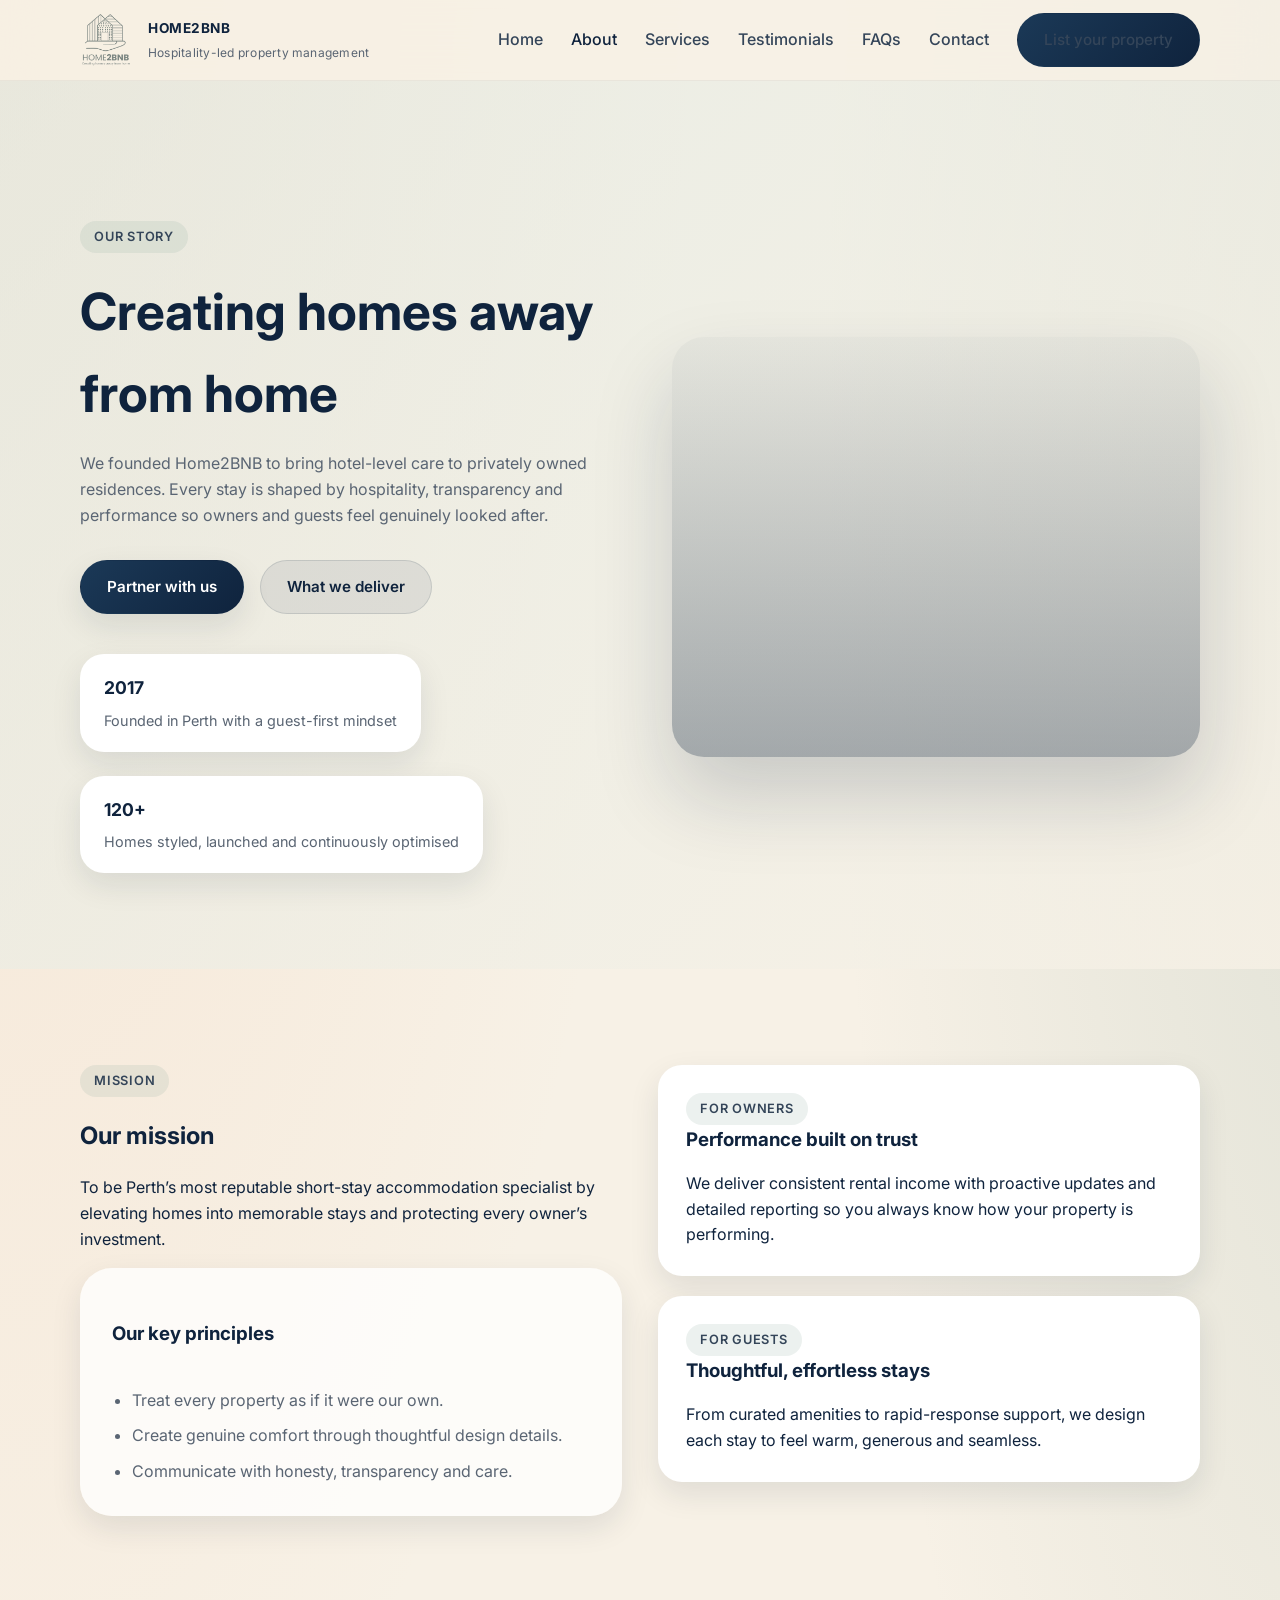
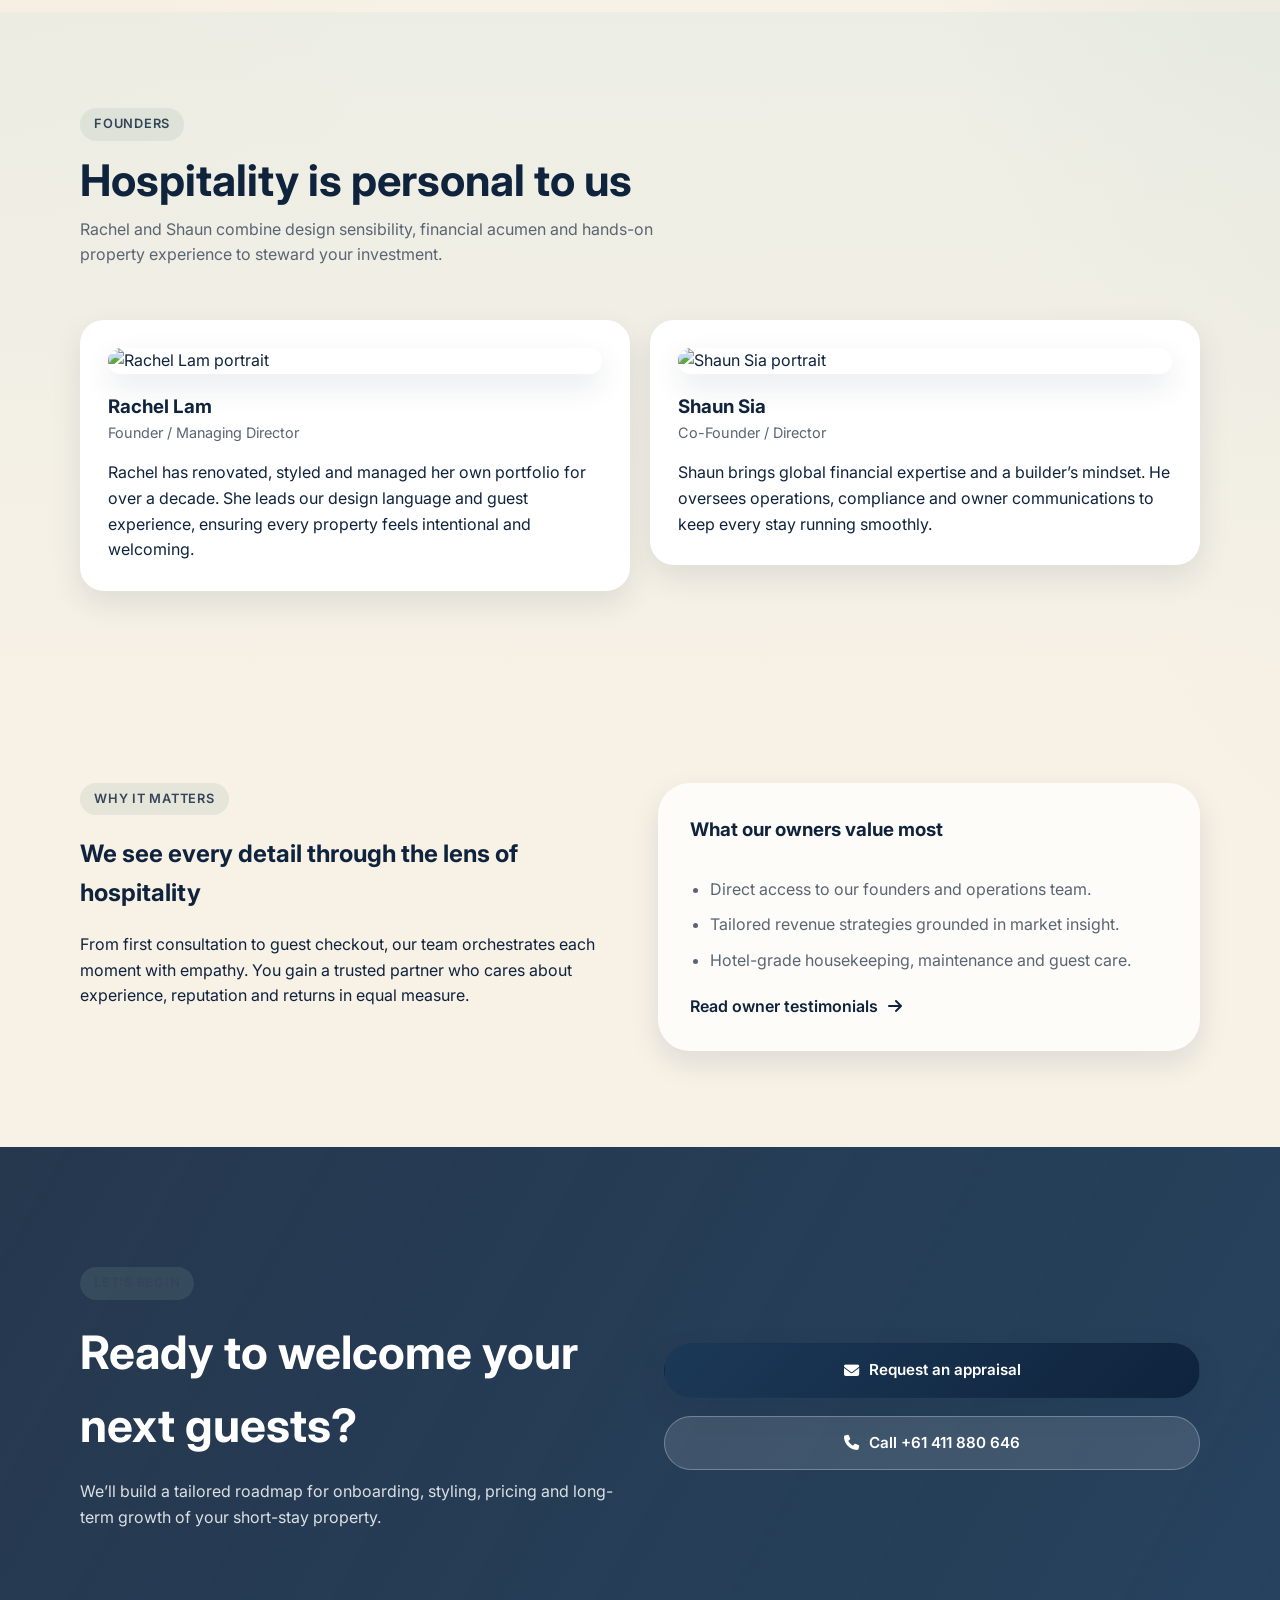
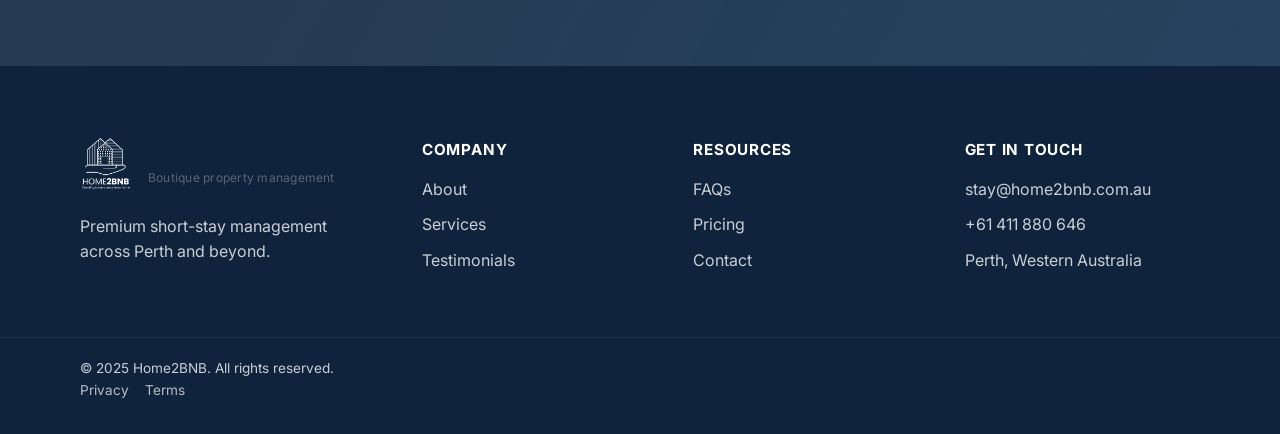
==== about.html @ 4fc65914 "Rename boutique assets to force fresh deploy" ====
<!DOCTYPE html>
<html lang="en">
<head>
  <meta charset="utf-8" />
  <meta name="viewport" content="width=device-width, initial-scale=1" />
  <meta http-equiv="Cache-Control" content="no-cache, no-store, must-revalidate" />
  <meta http-equiv="Pragma" content="no-cache" />
  <meta http-equiv="Expires" content="0" />
  <title>About – Home2BNB</title>
  <link rel="preconnect" href="https://fonts.googleapis.com">
  <link rel="preconnect" href="https://fonts.gstatic.com" crossorigin>
  <link href="https://fonts.googleapis.com/css2?family=Inter:wght@400;500;600;700&display=swap" rel="stylesheet">
  <link rel="stylesheet" href="https://cdnjs.cloudflare.com/ajax/libs/font-awesome/6.5.0/css/all.min.css">
  <link rel="stylesheet" href="boutique-theme-v2.css?v=20240320" />
</head>
<body>
  <header class="main-header">
    <div class="container header-container">
      <a href="index.html" class="logo" aria-label="Home2BNB home">
        <img src="Asset 1.png" alt="Home2BNB logo" />
        <div class="logo-text">
          <span class="logo-name">Home2BNB</span>
          <span class="logo-tagline">Hospitality-led property management</span>
        </div>
      </a>

      <button class="nav-toggle" type="button" aria-expanded="false" aria-controls="primary-menu" aria-label="Toggle navigation">
        <span class="nav-toggle-icon" aria-hidden="true">
          <span></span>
          <span></span>
          <span></span>
        </span>
      </button>

      <nav class="nav-menu" id="primary-menu">
        <ul>
          <li><a href="index.html">Home</a></li>
          <li class="is-active"><a href="about.html">About</a></li>
          <li><a href="services.html">Services</a></li>
          <li><a href="testimonials.html">Testimonials</a></li>
          <li><a href="faqs.html">FAQs</a></li>
          <li><a href="contact.html">Contact</a></li>
          <li class="cta"><a class="btn btn-primary" href="https://book.hostfully.com/home2bnb">List your property</a></li>
        </ul>
      </nav>
    </div>
  </header>

  <main>
    <section class="page-hero">
      <div class="container page-hero__inner">
        <div>
          <span class="pill">Our story</span>
          <h1>Creating homes away from home</h1>
          <p>We founded Home2BNB to bring hotel-level care to privately owned residences. Every stay is shaped by hospitality, transparency and performance so owners and guests feel genuinely looked after.</p>
          <div class="hero__actions">
            <a class="btn btn-primary" href="contact.html">Partner with us</a>
            <a class="btn btn-ghost" href="services.html">What we deliver</a>
          </div>
          <div class="page-hero__meta">
            <div class="meta-card">
              <strong>2017</strong>
              <span>Founded in Perth with a guest-first mindset</span>
            </div>
            <div class="meta-card">
              <strong>120+</strong>
              <span>Homes styled, launched and continuously optimised</span>
            </div>
          </div>
        </div>
        <div class="page-hero__visual" style="background-image:url('https://images.unsplash.com/photo-1522202176988-66273c2fd55f?auto=format&fit=crop&w=1600&q=80');"></div>
      </div>
    </section>

    <section class="section">
      <div class="container content-grid content-grid--two">
        <div>
          <span class="pill">Mission</span>
          <h2>Our mission</h2>
          <p>To be Perth’s most reputable short-stay accommodation specialist by elevating homes into memorable stays and protecting every owner’s investment.</p>
          <div class="highlight-band">
            <h3>Our key principles</h3>
            <ul>
              <li>Treat every property as if it were our own.</li>
              <li>Create genuine comfort through thoughtful design details.</li>
              <li>Communicate with honesty, transparency and care.</li>
            </ul>
          </div>
        </div>
        <div class="card-stack">
          <article class="card">
            <span class="pill">For owners</span>
            <h3>Performance built on trust</h3>
            <p>We deliver consistent rental income with proactive updates and detailed reporting so you always know how your property is performing.</p>
          </article>
          <article class="card">
            <span class="pill">For guests</span>
            <h3>Thoughtful, effortless stays</h3>
            <p>From curated amenities to rapid-response support, we design each stay to feel warm, generous and seamless.</p>
          </article>
        </div>
      </div>
    </section>

    <section class="section section--soft">
      <div class="container">
        <div class="section__head">
          <span class="pill">Founders</span>
          <h2>Hospitality is personal to us</h2>
          <p class="section__lead">Rachel and Shaun combine design sensibility, financial acumen and hands-on property experience to steward your investment.</p>
        </div>
        <div class="card-stack content-grid--two">
          <article class="card profile-card reveal">
            <img src="https://home2bnb.com.au/wp-content/uploads/elementor/thumbs/Rachel-2small--o8asxg1kfr8x8tw1uc7tyou9i415flg201jntnlvi0.jpg" alt="Rachel Lam portrait">
            <div>
              <h3>Rachel Lam</h3>
              <span>Founder / Managing Director</span>
              <p>Rachel has renovated, styled and managed her own portfolio for over a decade. She leads our design language and guest experience, ensuring every property feels intentional and welcoming.</p>
            </div>
          </article>
          <article class="card profile-card reveal" style="--reveal-delay: 160ms;">
            <img src="https://home2bnb.com.au/wp-content/uploads/elementor/thumbs/SS-small-o8anxoerdf5qtl0gk4tgljxnk830bis4a9xmnk5fi0.png" alt="Shaun Sia portrait">
            <div>
              <h3>Shaun Sia</h3>
              <span>Co-Founder / Director</span>
              <p>Shaun brings global financial expertise and a builder’s mindset. He oversees operations, compliance and owner communications to keep every stay running smoothly.</p>
            </div>
          </article>
        </div>
      </div>
    </section>

    <section class="section">
      <div class="container content-grid content-grid--two">
        <div>
          <span class="pill">Why it matters</span>
          <h2>We see every detail through the lens of hospitality</h2>
          <p>From first consultation to guest checkout, our team orchestrates each moment with empathy. You gain a trusted partner who cares about experience, reputation and returns in equal measure.</p>
        </div>
        <div class="card highlight-band">
          <h3>What our owners value most</h3>
          <ul>
            <li>Direct access to our founders and operations team.</li>
            <li>Tailored revenue strategies grounded in market insight.</li>
            <li>Hotel-grade housekeeping, maintenance and guest care.</li>
          </ul>
          <a class="text-link" href="testimonials.html">Read owner testimonials <i class="fa-solid fa-arrow-right"></i></a>
        </div>
      </div>
    </section>

    <section class="section section--cta">
      <div class="container cta-panel">
        <div class="cta-panel__copy">
          <span class="pill">Let’s begin</span>
          <h2>Ready to welcome your next guests?</h2>
          <p>We’ll build a tailored roadmap for onboarding, styling, pricing and long-term growth of your short-stay property.</p>
        </div>
        <div class="cta-panel__actions">
          <a class="btn btn-primary" href="mailto:stay@home2bnb.com.au"><i class="fa-solid fa-envelope"></i> Request an appraisal</a>
          <a class="btn btn-ghost" href="tel:+61411880646"><i class="fa-solid fa-phone"></i> Call +61 411 880 646</a>
        </div>
      </div>
    </section>
  </main>

  <footer class="site-footer">
    <div class="container footer__grid">
      <div class="footer__brand">
        <a href="index.html" class="logo">
          <img src="Asset 2.png" alt="Home2BNB secondary logo" />
          <div class="logo-text">
            <span class="logo-name">Home2BNB</span>
            <span class="logo-tagline">Boutique property management</span>
          </div>
        </a>
        <p>Premium short-stay management across Perth and beyond.</p>
      </div>
      <div class="footer__column">
        <h4>Company</h4>
        <ul>
          <li><a href="about.html">About</a></li>
          <li><a href="services.html">Services</a></li>
          <li><a href="testimonials.html">Testimonials</a></li>
        </ul>
      </div>
      <div class="footer__column">
        <h4>Resources</h4>
        <ul>
          <li><a href="faqs.html">FAQs</a></li>
          <li><a href="services.html#pricing">Pricing</a></li>
          <li><a href="contact.html">Contact</a></li>
        </ul>
      </div>
      <div class="footer__column">
        <h4>Get in touch</h4>
        <ul>
          <li><a href="mailto:stay@home2bnb.com.au">stay@home2bnb.com.au</a></li>
          <li><a href="tel:+61411880646">+61 411 880 646</a></li>
          <li>Perth, Western Australia</li>
        </ul>
      </div>
    </div>
    <div class="footer__bottom">
      <div class="container">
        <span>© 2025 Home2BNB. All rights reserved.</span>
        <nav aria-label="Legal links">
          <a href="#">Privacy</a>
          <a href="#">Terms</a>
        </nav>
      </div>
    </div>
  </footer>

  <script src="boutique-effects-v2.js?v=20240320" defer></script>
</body>
</html>
---- boutique-theme-v2.css ----
/* =====================================================
   Home2BNB — Boutique Hospitality Theme
   Updated to mirror the refined peach & sage aesthetic
   ===================================================== */

:root {
  --sand-50: #f7f1e6;
  --sand-100: #efe5d5;
  --sand-200: #e3d6c0;
  --sage-200: #dde9e3;
  --sage-500: #8aa69a;
  --peach-400: #f5c7a5;
  --ink-900: #0f233d;
  --ink-700: #344559;
  --ink-500: #5a6573;
  --white: #ffffff;
  --radius-lg: 32px;
  --radius-md: 24px;
  --radius-sm: 16px;
  --shadow-lg: 0 40px 80px rgba(15, 35, 61, 0.18);
  --shadow-md: 0 22px 60px rgba(15, 35, 61, 0.12);
  --shadow-sm: 0 12px 30px rgba(15, 35, 61, 0.10);
  --max-width: 1120px;
}

* {
  box-sizing: border-box;
}

html {
  font-size: 16px;
  scroll-behavior: smooth;
}

body {
  margin: 0;
  font-family: "Inter", system-ui, -apple-system, "Segoe UI", sans-serif;
  color: var(--ink-900);
  line-height: 1.6;
  background:
    radial-gradient(100% 120% at 0% -10%, rgba(245, 199, 165, 0.32), transparent 55%),
    radial-gradient(70% 90% at 110% 10%, rgba(138, 166, 154, 0.24), transparent 65%),
    var(--sand-50);
}

a {
  color: inherit;
  text-decoration: none;
}

a:hover,
a:focus {
  opacity: 0.88;
}

img {
  display: block;
  max-width: 100%;
  height: auto;
}

.container {
  width: min(var(--max-width), 92%);
  margin-inline: auto;
}

main {
  overflow: hidden;
}

/* ===================== HEADER ===================== */
.main-header {
  position: sticky;
  top: 0;
  z-index: 80;
  background: rgba(247, 241, 230, 0.85);
  backdrop-filter: blur(18px);
  border-bottom: 1px solid rgba(15, 35, 61, 0.06);
}

.header-container {
  display: flex;
  align-items: center;
  justify-content: space-between;
  min-height: 80px;
  gap: 24px;
}

.logo {
  display: inline-flex;
  align-items: center;
  gap: 16px;
}

.logo img {
  width: 52px;
  height: 52px;
  object-fit: contain;
}

.logo-text {
  display: flex;
  flex-direction: column;
  gap: 4px;
}

.logo-name {
  font-weight: 700;
  letter-spacing: 0.04em;
  text-transform: uppercase;
  font-size: 0.85rem;
  color: var(--ink-900);
}

.logo-tagline {
  font-size: 0.75rem;
  color: var(--ink-500);
  letter-spacing: 0.02em;
}

.nav-toggle {
  display: none;
  background: var(--white);
  border: none;
  padding: 14px 16px;
  border-radius: var(--radius-sm);
  box-shadow: var(--shadow-sm);
  cursor: pointer;
}

.nav-toggle-icon {
  display: flex;
  flex-direction: column;
  gap: 6px;
}

.nav-toggle-icon span {
  width: 24px;
  height: 2px;
  background: var(--ink-900);
  border-radius: 999px;
  transition: transform 0.28s ease, opacity 0.28s ease;
}

.nav-toggle.is-active .nav-toggle-icon span:nth-child(1) {
  transform: translateY(8px) rotate(45deg);
}

.nav-toggle.is-active .nav-toggle-icon span:nth-child(2) {
  opacity: 0;
}

.nav-toggle.is-active .nav-toggle-icon span:nth-child(3) {
  transform: translateY(-8px) rotate(-45deg);
}

.nav-menu ul {
  list-style: none;
  display: flex;
  align-items: center;
  gap: 28px;
  margin: 0;
  padding: 0;
}

.nav-menu a {
  font-weight: 500;
  color: var(--ink-700);
}

.nav-menu .is-active a {
  color: var(--ink-900);
}

.nav-menu .cta .btn {
  box-shadow: none;
}

body.nav-open {
  overflow: hidden;
}

/* ===================== HERO ===================== */
.hero {
  padding: 120px 0 88px;
}

.hero__grid {
  display: grid;
  grid-template-columns: 1.1fr 0.9fr;
  gap: 72px;
  align-items: center;
}

.pill {
  display: inline-flex;
  align-items: center;
  gap: 8px;
  padding: 6px 14px;
  border-radius: 999px;
  font-size: 0.8rem;
  font-weight: 600;
  letter-spacing: 0.06em;
  text-transform: uppercase;
  background: rgba(138, 166, 154, 0.16);
  color: var(--ink-700);
}

.hero h1 {
  font-size: clamp(2.8rem, 4vw, 3.6rem);
  line-height: 1.05;
  margin: 24px 0 16px;
}

.lead {
  font-size: 1.1rem;
  color: var(--ink-500);
  max-width: 560px;
}

.hero__actions {
  display: flex;
  flex-wrap: wrap;
  gap: 16px;
  margin: 32px 0 40px;
}

.hero__stats {
  display: grid;
  grid-template-columns: repeat(3, minmax(0, 1fr));
  gap: 16px;
  margin: 0;
  padding: 0;
}

.hero__stats dt {
  font-size: 1.8rem;
  font-weight: 700;
  color: var(--ink-900);
}

.hero__stats dd {
  margin: 8px 0 0;
  color: var(--ink-500);
  font-size: 0.95rem;
}

.stat-card {
  background: var(--white);
  border-radius: var(--radius-md);
  padding: 24px;
  box-shadow: var(--shadow-sm);
  transition: transform 0.3s ease, box-shadow 0.3s ease;
}

.stat-card:hover {
  transform: translateY(-6px);
  box-shadow: var(--shadow-md);
}

.hero__visual {
  position: relative;
}

.hero-photo {
  position: relative;
  border-radius: var(--radius-lg);
  min-height: 520px;
  background: url('https://images.unsplash.com/photo-1505691723518-36a5ac3be353?auto=format&fit=crop&w=1600&q=80') center/cover;
  box-shadow: var(--shadow-lg);
  overflow: hidden;
}

.hero-photo::after {
  content: "";
  position: absolute;
  inset: 0;
  background: linear-gradient(160deg, rgba(15, 35, 61, 0.05), rgba(15, 35, 61, 0.35));
}

.floating-card {
  position: absolute;
  bottom: 40px;
  left: -40px;
  background: var(--white);
  border-radius: var(--radius-md);
  padding: 24px;
  width: min(320px, 90%);
  box-shadow: var(--shadow-lg);
  display: grid;
  gap: 12px;
  animation: float-in 1.1s ease forwards;
}

.floating-eyebrow {
  font-size: 0.75rem;
  font-weight: 600;
  letter-spacing: 0.08em;
  text-transform: uppercase;
  color: var(--sage-500);
}

.floating-card p {
  margin: 0;
  font-weight: 600;
  color: var(--ink-900);
}

.floating-meta {
  font-size: 0.85rem;
  color: var(--ink-500);
}

/* ===================== BUTTONS ===================== */
.btn {
  display: inline-flex;
  align-items: center;
  justify-content: center;
  gap: 10px;
  padding: 14px 26px;
  border-radius: 999px;
  font-weight: 600;
  font-size: 0.95rem;
  border: 1px solid transparent;
  transition: transform 0.25s ease, box-shadow 0.25s ease, background 0.25s ease;
}

.btn-primary {
  background: linear-gradient(135deg, #1b3957, #0f233d);
  color: var(--white);
  box-shadow: var(--shadow-sm);
}

.btn-primary:hover {
  transform: translateY(-3px);
  box-shadow: var(--shadow-md);
}

.btn-ghost {
  background: rgba(15, 35, 61, 0.08);
  color: var(--ink-900);
  border-color: rgba(15, 35, 61, 0.12);
}

.btn-ghost:hover {
  background: rgba(15, 35, 61, 0.12);
}

.btn-outline {
  border-color: rgba(15, 35, 61, 0.22);
  color: var(--ink-900);
  background: transparent;
}

.btn-outline:hover {
  border-color: rgba(15, 35, 61, 0.35);
}

.text-link {
  display: inline-flex;
  align-items: center;
  gap: 10px;
  font-weight: 600;
  color: var(--ink-900);
}

.text-link i {
  transition: transform 0.25s ease;
}

.text-link:hover i {
  transform: translateX(6px);
}

/* ===================== GENERIC SECTION LAYOUT ===================== */
.section {
  padding: 96px 0;
  position: relative;
}

.section--soft {
  background: linear-gradient(180deg, rgba(221, 233, 227, 0.42), rgba(247, 241, 230, 0.65));
}

.section--gallery {
  background: var(--white);
}

.section__head {
  text-align: left;
  max-width: 620px;
  margin-bottom: 52px;
}

.section__head h2 {
  margin: 16px 0 12px;
  font-size: clamp(2.2rem, 3.4vw, 2.8rem);
  line-height: 1.1;
}

.section__lead {
  color: var(--ink-500);
  margin: 0;
}

/* ===================== PAGE HERO (INTERIOR) ===================== */
.page-hero {
  padding: 140px 0 96px;
  background: linear-gradient(135deg, rgba(221, 233, 227, 0.55), rgba(247, 241, 230, 0.8));
}

.page-hero__inner {
  display: grid;
  grid-template-columns: repeat(2, minmax(0, 1fr));
  gap: 64px;
  align-items: center;
}

.page-hero__inner h1 {
  font-size: clamp(2.6rem, 4vw, 3.3rem);
  margin: 18px 0 12px;
}

.page-hero__inner p {
  color: var(--ink-500);
  margin-bottom: 0;
}

.page-hero__visual {
  min-height: 420px;
  border-radius: var(--radius-lg);
  background-size: cover;
  background-position: center;
  box-shadow: var(--shadow-lg);
  position: relative;
  overflow: hidden;
}

.page-hero__visual::after {
  content: "";
  position: absolute;
  inset: 0;
  background: linear-gradient(180deg, rgba(15, 35, 61, 0.05), rgba(15, 35, 61, 0.35));
}

.page-hero__meta {
  display: flex;
  gap: 24px;
  margin-top: 32px;
  flex-wrap: wrap;
}

.meta-card {
  background: var(--white);
  border-radius: var(--radius-md);
  padding: 20px 24px;
  box-shadow: var(--shadow-sm);
  min-width: 180px;
}

.meta-card strong {
  display: block;
  font-size: 1.1rem;
  color: var(--ink-900);
}

.meta-card span {
  display: block;
  margin-top: 6px;
  font-size: 0.9rem;
  color: var(--ink-500);
}

/* ===================== GENERIC GRID HELPERS ===================== */
.content-grid {
  display: grid;
  gap: 36px;
}

.content-grid--two {
  grid-template-columns: repeat(2, minmax(0, 1fr));
  align-items: start;
}

.card-stack {
  display: grid;
  gap: 20px;
}

.card {
  background: var(--white);
  border-radius: var(--radius-md);
  padding: 28px;
  box-shadow: var(--shadow-sm);
}

.card h3 {
  margin-top: 0;
  margin-bottom: 12px;
}

.card p:last-child {
  margin-bottom: 0;
}

.profile-card {
  display: grid;
  gap: 18px;
}

.profile-card img {
  border-radius: var(--radius-md);
  width: 100%;
  box-shadow: var(--shadow-sm);
}

.profile-card h3 {
  margin: 0;
}

.profile-card span {
  display: block;
  font-size: 0.9rem;
  color: var(--ink-500);
}

.highlight-band {
  display: grid;
  gap: 20px;
  padding: 32px;
  border-radius: var(--radius-lg);
  background: rgba(255, 255, 255, 0.78);
  box-shadow: var(--shadow-sm);
}

.highlight-band ul {
  margin: 0;
  padding-left: 20px;
  color: var(--ink-500);
  display: grid;
  gap: 10px;
}

.step-list {
  list-style: none;
  padding: 0;
  margin: 0;
  display: grid;
  gap: 18px;
  counter-reset: step;
}

.step-list li {
  counter-increment: step;
  position: relative;
  background: var(--white);
  border-radius: var(--radius-md);
  padding: 28px 28px 28px 88px;
  box-shadow: var(--shadow-sm);
}

.step-list li::before {
  content: counter(step, decimal-leading-zero);
  position: absolute;
  left: 28px;
  top: 28px;
  font-weight: 700;
  font-size: 1.2rem;
  letter-spacing: 0.08em;
  color: var(--ink-900);
}

.service-matrix {
  display: grid;
  gap: 20px;
}

.service-matrix .card {
  display: grid;
  gap: 14px;
}

/* ===================== FAQ ===================== */
.faq-list {
  display: grid;
  gap: 18px;
}

.faq-item {
  background: var(--white);
  border-radius: var(--radius-md);
  padding: 24px 28px;
  box-shadow: var(--shadow-sm);
}

.faq-item h3 {
  margin: 0 0 10px;
  font-size: 1.2rem;
}

.faq-item p {
  margin: 0;
  color: var(--ink-500);
}

/* ===================== CONTACT ===================== */
.contact-grid {
  display: grid;
  gap: 32px;
  grid-template-columns: repeat(2, minmax(0, 1fr));
}

.contact-card {
  background: var(--white);
  border-radius: var(--radius-lg);
  padding: 32px;
  box-shadow: var(--shadow-md);
  display: grid;
  gap: 16px;
}

.contact-card a {
  font-weight: 600;
}

.form-card form {
  display: grid;
  gap: 16px;
}

.form-card label {
  display: grid;
  gap: 8px;
  font-weight: 600;
  color: var(--ink-700);
}

.form-card input,
.form-card textarea {
  padding: 14px 16px;
  border-radius: var(--radius-sm);
  border: 1px solid rgba(15, 35, 61, 0.18);
  font: inherit;
  resize: vertical;
}

.form-card textarea {
  min-height: 140px;
}

/* ===================== TESTIMONIAL GRID ===================== */
.testimonial-grid {
  display: grid;
  gap: 20px;
  grid-template-columns: repeat(3, minmax(0, 1fr));
}

.testimonial-card {
  background: var(--white);
  border-radius: var(--radius-md);
  padding: 28px;
  box-shadow: var(--shadow-sm);
  display: grid;
  gap: 18px;
}

.testimonial-card .quote {
  font-size: 1.05rem;
  color: var(--ink-700);
}

.testimonial-card .meta {
  display: flex;
  align-items: center;
  gap: 14px;
  font-weight: 600;
}

.testimonial-card .meta span {
  display: block;
  font-size: 0.85rem;
  color: var(--ink-500);
}

/* ===================== FEATURE GRID ===================== */
.feature-grid {
  display: grid;
  grid-template-columns: repeat(3, minmax(0, 1fr));
  gap: 24px;
}

.feature-card {
  position: relative;
  padding: 32px;
  border-radius: var(--radius-lg);
  min-height: 320px;
  display: flex;
  flex-direction: column;
  justify-content: flex-end;
  color: var(--white);
  background: #0f233d;
  overflow: hidden;
  box-shadow: var(--shadow-sm);
  transform: translateY(10px);
  transition: transform 0.4s ease, box-shadow 0.4s ease;
}

.feature-card::before {
  content: "";
  position: absolute;
  inset: 0;
  background: linear-gradient(180deg, rgba(15, 35, 61, 0.1) 0%, rgba(15, 35, 61, 0.75) 100%), var(--bg, transparent);
  z-index: 1;
}

.feature-card::after {
  content: "";
  position: absolute;
  inset: 0;
  background: var(--bg, transparent);
  background-image: var(--bg);
  background-size: cover;
  background-position: center;
  z-index: 0;
  transform: scale(1.03);
}

.feature-card > * {
  position: relative;
  z-index: 2;
}

.feature-card__eyebrow {
  font-weight: 600;
  letter-spacing: 0.08em;
  text-transform: uppercase;
  font-size: 0.75rem;
  opacity: 0.9;
}

.feature-card h3 {
  font-size: 1.65rem;
  margin: 12px 0;
}

.feature-card p {
  margin: 0;
  color: rgba(255, 255, 255, 0.86);
}

.feature-card:hover {
  transform: translateY(-8px);
  box-shadow: var(--shadow-md);
}

/* ===================== SPLIT SECTION ===================== */
.split {
  display: grid;
  grid-template-columns: repeat(2, minmax(0, 1fr));
  gap: 64px;
  align-items: center;
}

.checklist {
  list-style: none;
  padding: 0;
  margin: 32px 0 40px;
  display: grid;
  gap: 16px;
}

.checklist li {
  padding-left: 38px;
  position: relative;
  color: var(--ink-500);
  font-weight: 500;
}

.checklist li::before {
  content: "\f00c";
  font-family: "Font Awesome 6 Free";
  font-weight: 900;
  position: absolute;
  left: 0;
  top: 2px;
  width: 28px;
  height: 28px;
  border-radius: 50%;
  display: grid;
  place-items: center;
  background: rgba(138, 166, 154, 0.28);
  color: var(--ink-900);
}

.gradient-panel {
  background: linear-gradient(160deg, rgba(15, 35, 61, 0.95), rgba(27, 57, 87, 0.78));
  color: var(--white);
  padding: 40px;
  border-radius: var(--radius-lg);
  box-shadow: var(--shadow-lg);
  display: grid;
  gap: 16px;
}

.gradient-panel h3 {
  margin: 0;
  font-size: 1.4rem;
}

.gradient-panel ul {
  margin: 0;
  padding-left: 20px;
  color: rgba(255, 255, 255, 0.82);
  display: grid;
  gap: 10px;
}

/* ===================== GALLERY ===================== */
.property-grid {
  display: grid;
  grid-template-columns: repeat(3, minmax(0, 1fr));
  gap: 24px;
}

.property-card {
  position: relative;
  border-radius: var(--radius-lg);
  padding: 28px;
  min-height: 320px;
  color: var(--white);
  overflow: hidden;
  box-shadow: var(--shadow-sm);
  transition: transform 0.35s ease, box-shadow 0.35s ease;
}

.property-card::before {
  content: "";
  position: absolute;
  inset: 0;
  background-image: var(--bg);
  background-size: cover;
  background-position: center;
  transform: scale(1.05);
  z-index: 0;
}

.property-card::after {
  content: "";
  position: absolute;
  inset: 0;
  background: linear-gradient(180deg, rgba(15, 35, 61, 0.05) 0%, rgba(15, 35, 61, 0.75) 100%);
  z-index: 1;
}

.property-card > * {
  position: relative;
  z-index: 2;
}

.property-card__label {
  font-weight: 600;
  letter-spacing: 0.04em;
  text-transform: uppercase;
  font-size: 0.8rem;
}

.property-card p {
  margin-top: 12px;
  color: rgba(255, 255, 255, 0.85);
}

.property-card:hover {
  transform: translateY(-8px);
  box-shadow: var(--shadow-md);
}

/* ===================== OWNER SECTION ===================== */
.split--reverse {
  direction: rtl;
}

.split--reverse > * {
  direction: ltr;
}

.portrait-card {
  background: url('https://images.unsplash.com/photo-1521572267360-ee0c2909d518?auto=format&fit=crop&w=1200&q=80') center/cover;
  border-radius: var(--radius-lg);
  min-height: 420px;
  box-shadow: var(--shadow-lg);
}

.bio-cards {
  display: grid;
  grid-template-columns: repeat(2, minmax(0, 1fr));
  gap: 18px;
  margin: 32px 0;
}

.bio-card {
  background: var(--white);
  border-radius: var(--radius-md);
  padding: 24px 26px;
  box-shadow: var(--shadow-sm);
  transition: transform 0.3s ease, box-shadow 0.3s ease;
}

.bio-card:hover {
  transform: translateY(-6px);
  box-shadow: var(--shadow-md);
}

/* ===================== CTA PANEL ===================== */
.section--cta {
  padding: 120px 0;
  background:
    linear-gradient(120deg, rgba(15, 35, 61, 0.9), rgba(27, 57, 87, 0.95)),
    url('https://images.unsplash.com/photo-1522708323590-d24dbb6b0267?auto=format&fit=crop&w=1600&q=80') center/cover;
  color: var(--white);
}

.cta-panel {
  display: grid;
  grid-template-columns: repeat(2, minmax(0, 1fr));
  gap: 48px;
  align-items: center;
}

.cta-panel__copy h2 {
  font-size: clamp(2.2rem, 3.6vw, 3rem);
  margin: 16px 0 12px;
}

.cta-panel__copy p {
  color: rgba(255, 255, 255, 0.84);
}

.cta-panel__actions {
  display: grid;
  gap: 18px;
}

.cta-panel .btn-ghost {
  background: rgba(255, 255, 255, 0.12);
  color: var(--white);
  border-color: rgba(255, 255, 255, 0.28);
}

/* ===================== FOOTER ===================== */
.site-footer {
  background: var(--ink-900);
  color: rgba(255, 255, 255, 0.78);
  padding: 72px 0 32px;
}

.footer__grid {
  display: grid;
  grid-template-columns: 1.3fr repeat(3, minmax(0, 1fr));
  gap: 36px;
}

.footer__brand .logo img {
  filter: brightness(10);
}

.footer__brand p {
  margin-top: 16px;
  max-width: 280px;
}

.footer__column h4 {
  margin: 0 0 14px;
  color: var(--white);
  font-size: 0.95rem;
  letter-spacing: 0.05em;
  text-transform: uppercase;
}

.footer__column ul {
  list-style: none;
  padding: 0;
  margin: 0;
  display: grid;
  gap: 10px;
}

.footer__column a:hover {
  color: var(--white);
}

.footer__bottom {
  border-top: 1px solid rgba(255, 255, 255, 0.08);
  margin-top: 56px;
  padding-top: 20px;
  font-size: 0.85rem;
}

.footer__bottom nav {
  display: flex;
  gap: 16px;
}

.footer__bottom nav a {
  color: rgba(255, 255, 255, 0.7);
}

/* ===================== ANIMATIONS ===================== */
.reveal {
  opacity: 0;
  transform: translateY(28px);
  transition: opacity 0.7s ease, transform 0.7s ease;
  transition-delay: var(--reveal-delay, 0ms);
}

.reveal.in {
  opacity: 1;
  transform: translateY(0);
}

@keyframes float-in {
  from {
    opacity: 0;
    transform: translate3d(-20px, 40px, 0);
  }
  to {
    opacity: 1;
    transform: translate3d(0, 0, 0);
  }
}

/* ===================== RESPONSIVE ===================== */
@media (max-width: 1024px) {
  .hero__grid,
  .split,
  .cta-panel,
  .page-hero__inner,
  .content-grid--two,
  .contact-grid,
  .testimonial-grid {
    grid-template-columns: 1fr;
  }

  .hero__grid {
    gap: 48px;
  }

  .hero-photo {
    min-height: 400px;
  }

  .feature-grid,
  .property-grid,
  .bio-cards,
  .card-stack {
    grid-template-columns: repeat(2, minmax(0, 1fr));
  }

  .floating-card {
    left: 24px;
    bottom: 24px;
  }
}

@media (max-width: 900px) {
  .nav-toggle {
    display: inline-flex;
  }

  .nav-menu {
    position: fixed;
    inset: 88px 16px auto 16px;
    padding: 24px;
    background: var(--white);
    border-radius: var(--radius-md);
    box-shadow: var(--shadow-lg);
    opacity: 0;
    pointer-events: none;
    transform: translateY(-12px);
    transition: opacity 0.3s ease, transform 0.3s ease;
  }

  .nav-menu ul {
    flex-direction: column;
    align-items: flex-start;
    gap: 18px;
  }

  .nav-menu .cta {
    width: 100%;
  }

  .nav-menu .cta .btn {
    width: 100%;
    justify-content: center;
  }

  .nav-menu.is-open {
    opacity: 1;
    pointer-events: auto;
    transform: translateY(0);
  }
}

@media (max-width: 768px) {
  .hero {
    padding: 96px 0 72px;
  }

  .hero__stats {
    grid-template-columns: 1fr;
  }

  .feature-grid,
  .property-grid,
  .contact-grid,
  .testimonial-grid,
  .card-stack {
    grid-template-columns: 1fr;
  }

  .step-list li {
    padding-left: 72px;
  }

  .bio-cards {
    grid-template-columns: 1fr;
  }

  .floating-card {
    position: static;
    margin: 24px 0 0;
    width: 100%;
    animation: float-in 1.1s ease forwards;
  }

  .portrait-card {
    min-height: 320px;
  }

  .cta-panel {
    gap: 32px;
  }

  .cta-panel__actions {
    gap: 14px;
  }

  .footer__grid {
    grid-template-columns: 1fr;
  }
}

@media (max-width: 520px) {
  .header-container {
    gap: 12px;
  }

  .logo img {
    width: 44px;
    height: 44px;
  }

  .logo-text {
    gap: 2px;
  }

  .hero h1 {
    font-size: 2.4rem;
  }

  .section {
    padding: 80px 0;
  }
}
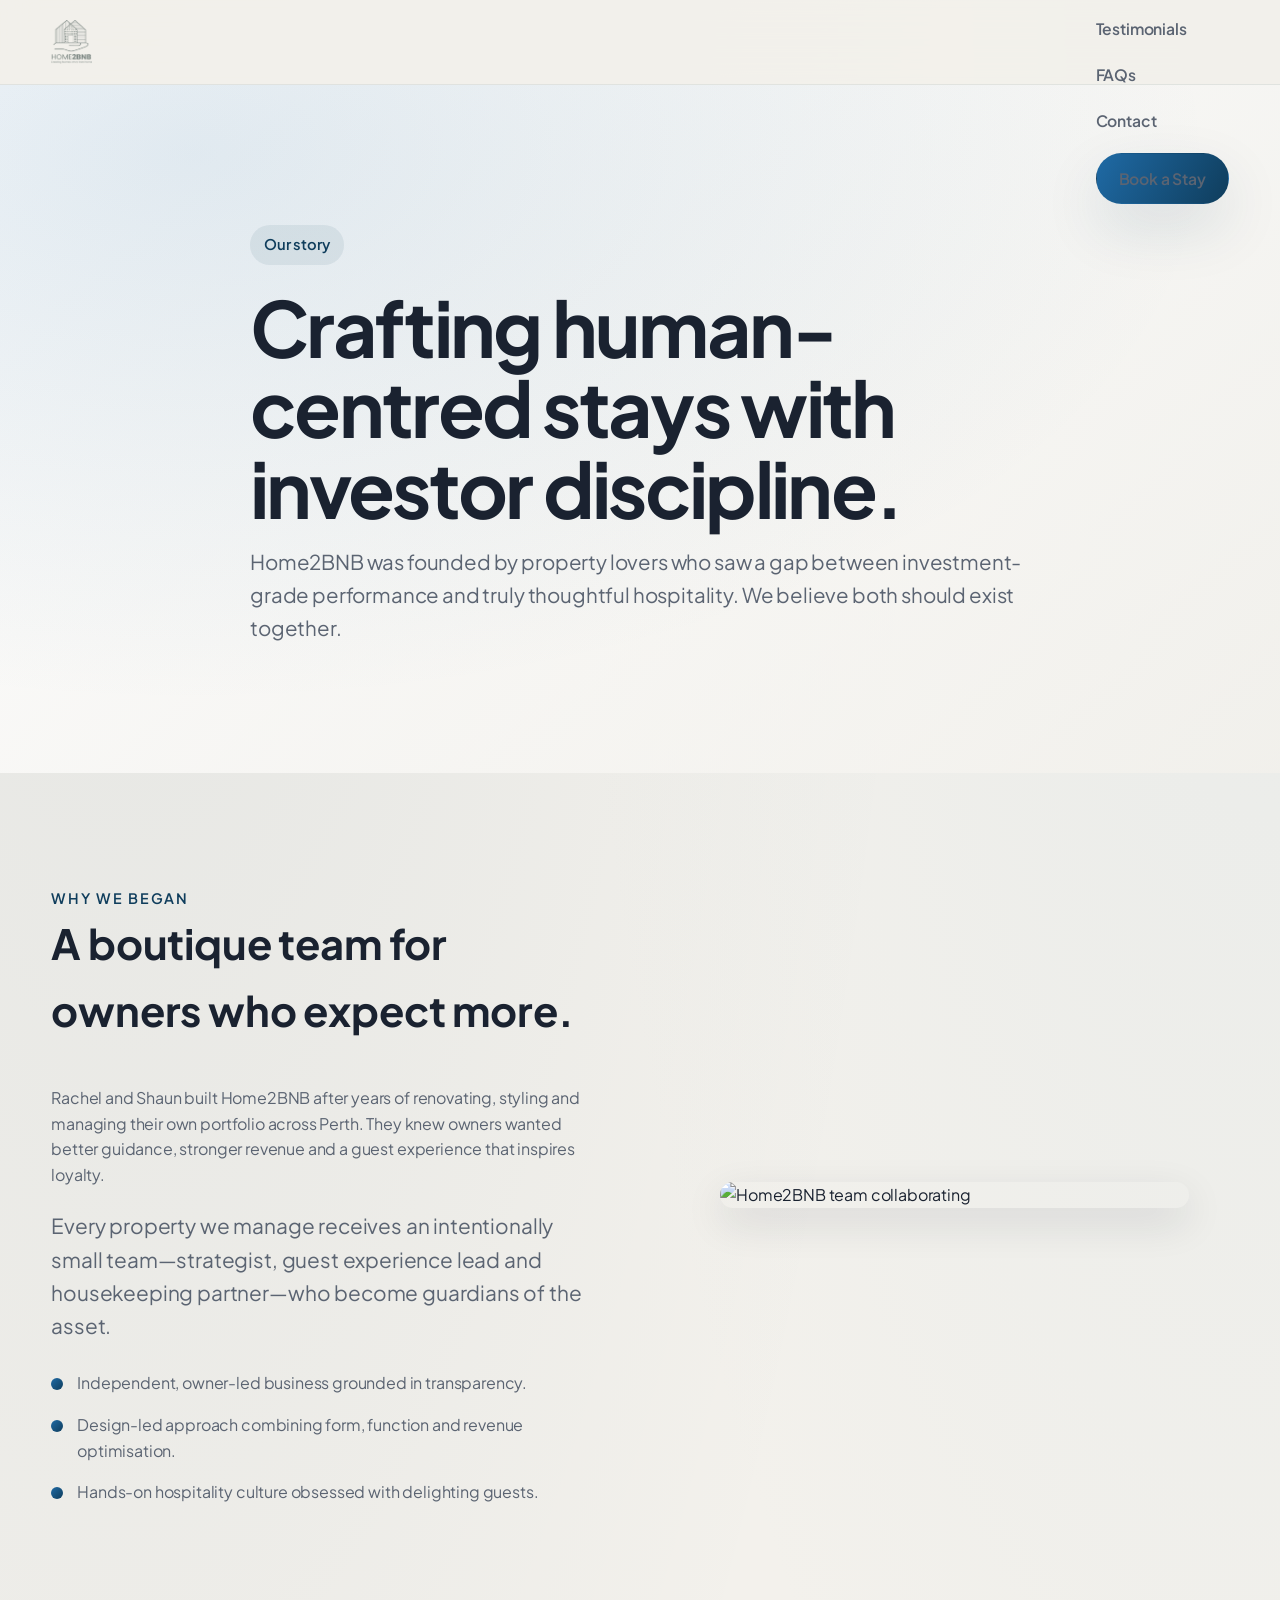
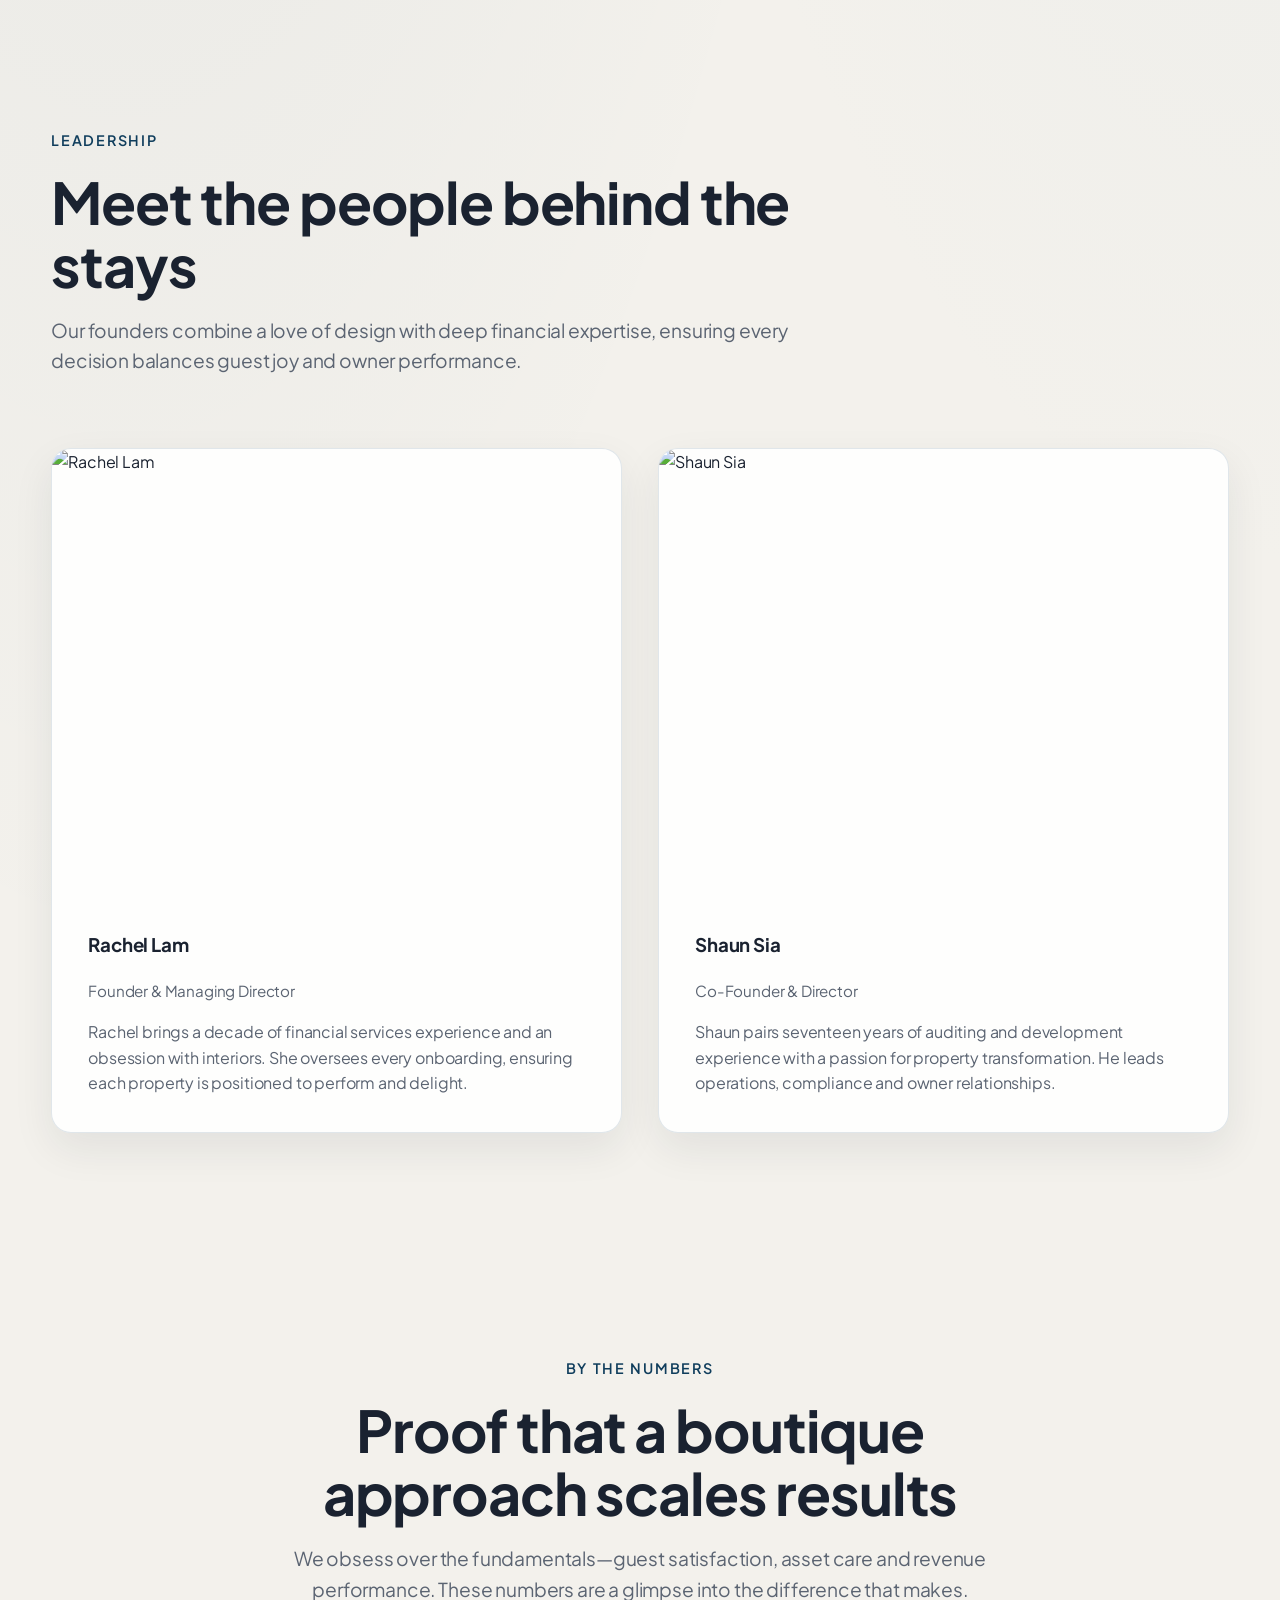
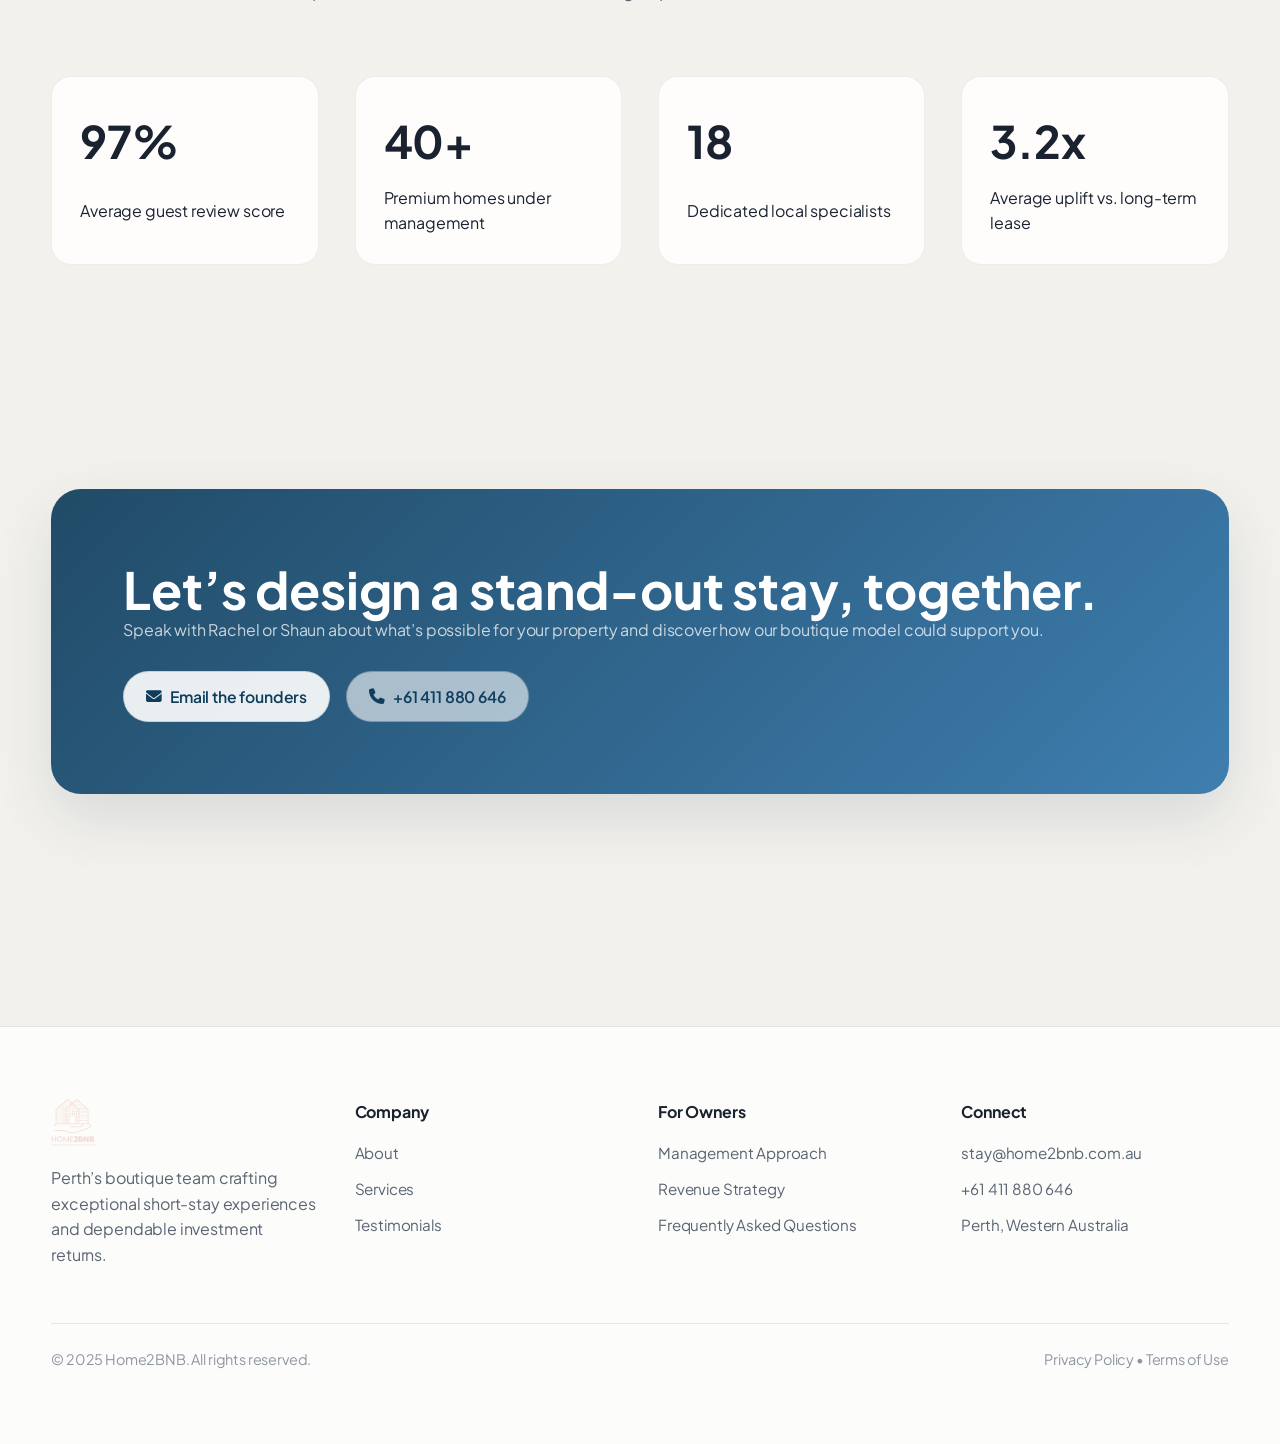
==== commit 5e8008a3: "Merge branch 'main' into codex/redesign-site-based-on-keyint-and-jasonobeirne-mvwksi" ====
--- a/about.html
+++ b/about.html
@@ -7,31 +7,17 @@
   <meta http-equiv="Pragma" content="no-cache" />
   <meta http-equiv="Expires" content="0" />
   <title>About – Home2BNB</title>
-  <link rel="preconnect" href="https://fonts.googleapis.com">
-  <link rel="preconnect" href="https://fonts.gstatic.com" crossorigin>
-  <link href="https://fonts.googleapis.com/css2?family=Inter:wght@400;500;600;700&display=swap" rel="stylesheet">
-  <link rel="stylesheet" href="https://cdnjs.cloudflare.com/ajax/libs/font-awesome/6.5.0/css/all.min.css">
-  <link rel="stylesheet" href="boutique-theme-v2.css?v=20240320" />
+  <link rel="stylesheet" href="https://cdnjs.cloudflare.com/ajax/libs/font-awesome/6.5.0/css/all.min.css" />
+  <link rel="stylesheet" href="style.css" />
 </head>
 <body>
   <header class="main-header">
-    <div class="container header-container">
-      <a href="index.html" class="logo" aria-label="Home2BNB home">
-        <img src="Asset 1.png" alt="Home2BNB logo" />
-        <div class="logo-text">
-          <span class="logo-name">Home2BNB</span>
-          <span class="logo-tagline">Hospitality-led property management</span>
-        </div>
-      </a>
-
+    <div class="container header-inner">
+      <a class="logo" href="index.html"><img src="Asset 1.png" alt="Home2BNB" /></a>
       <button class="nav-toggle" type="button" aria-expanded="false" aria-controls="primary-menu" aria-label="Toggle navigation">
-        <span class="nav-toggle-icon" aria-hidden="true">
-          <span></span>
-          <span></span>
-          <span></span>
-        </span>
+        <span class="sr-only">Toggle navigation</span>
+        <span class="nav-icon"></span>
       </button>
-
       <nav class="nav-menu" id="primary-menu">
         <ul>
           <li><a href="index.html">Home</a></li>
@@ -40,160 +26,146 @@
           <li><a href="testimonials.html">Testimonials</a></li>
           <li><a href="faqs.html">FAQs</a></li>
           <li><a href="contact.html">Contact</a></li>
-          <li class="cta"><a class="btn btn-primary" href="https://book.hostfully.com/home2bnb">List your property</a></li>
+          <li><a class="btn btn-primary" href="https://book.hostfully.com/home2bnb">Book a Stay</a></li>
         </ul>
       </nav>
     </div>
   </header>
 
   <main>
-    <section class="page-hero">
-      <div class="container page-hero__inner">
-        <div>
-          <span class="pill">Our story</span>
-          <h1>Creating homes away from home</h1>
-          <p>We founded Home2BNB to bring hotel-level care to privately owned residences. Every stay is shaped by hospitality, transparency and performance so owners and guests feel genuinely looked after.</p>
-          <div class="hero__actions">
-            <a class="btn btn-primary" href="contact.html">Partner with us</a>
-            <a class="btn btn-ghost" href="services.html">What we deliver</a>
-          </div>
-          <div class="page-hero__meta">
-            <div class="meta-card">
-              <strong>2017</strong>
-              <span>Founded in Perth with a guest-first mindset</span>
-            </div>
-            <div class="meta-card">
-              <strong>120+</strong>
-              <span>Homes styled, launched and continuously optimised</span>
-            </div>
-          </div>
+    <section class="hero hero-subpage">
+      <div class="container hero-inner">
+        <div class="hero-copy">
+          <span class="hero-tag">Our story</span>
+          <h1>Crafting human-centred stays with investor discipline.</h1>
+          <p>Home2BNB was founded by property lovers who saw a gap between investment-grade performance and truly thoughtful hospitality. We believe both should exist together.</p>
         </div>
-        <div class="page-hero__visual" style="background-image:url('https://images.unsplash.com/photo-1522202176988-66273c2fd55f?auto=format&fit=crop&w=1600&q=80');"></div>
       </div>
     </section>
 
     <section class="section">
-      <div class="container content-grid content-grid--two">
-        <div>
-          <span class="pill">Mission</span>
-          <h2>Our mission</h2>
-          <p>To be Perth’s most reputable short-stay accommodation specialist by elevating homes into memorable stays and protecting every owner’s investment.</p>
-          <div class="highlight-band">
-            <h3>Our key principles</h3>
-            <ul>
-              <li>Treat every property as if it were our own.</li>
-              <li>Create genuine comfort through thoughtful design details.</li>
-              <li>Communicate with honesty, transparency and care.</li>
-            </ul>
+      <div class="container split-section">
+        <div class="copy">
+          <span class="section-label">Why we began</span>
+          <h3>A boutique team for owners who expect more.</h3>
+          <p>Rachel and Shaun built Home2BNB after years of renovating, styling and managing their own portfolio across Perth. They knew owners wanted better guidance, stronger revenue and a guest experience that inspires loyalty.</p>
+          <p class="lead">Every property we manage receives an intentionally small team—strategist, guest experience lead and housekeeping partner—who become guardians of the asset.</p>
+          <div class="feature-list">
+            <div class="feature-item">Independent, owner-led business grounded in transparency.</div>
+            <div class="feature-item">Design-led approach combining form, function and revenue optimisation.</div>
+            <div class="feature-item">Hands-on hospitality culture obsessed with delighting guests.</div>
           </div>
         </div>
-        <div class="card-stack">
-          <article class="card">
-            <span class="pill">For owners</span>
-            <h3>Performance built on trust</h3>
-            <p>We deliver consistent rental income with proactive updates and detailed reporting so you always know how your property is performing.</p>
-          </article>
-          <article class="card">
-            <span class="pill">For guests</span>
-            <h3>Thoughtful, effortless stays</h3>
-            <p>From curated amenities to rapid-response support, we design each stay to feel warm, generous and seamless.</p>
-          </article>
-        </div>
+        <figure class="media">
+          <img src="https://images.unsplash.com/photo-1522202176988-66273c2fd55f?auto=format&fit=crop&w=1200&q=80" alt="Home2BNB team collaborating" />
+        </figure>
       </div>
     </section>
 
-    <section class="section section--soft">
+    <section class="section" aria-label="Founders">
       <div class="container">
-        <div class="section__head">
-          <span class="pill">Founders</span>
-          <h2>Hospitality is personal to us</h2>
-          <p class="section__lead">Rachel and Shaun combine design sensibility, financial acumen and hands-on property experience to steward your investment.</p>
+        <div class="section-header">
+          <span class="section-label">Leadership</span>
+          <h2>Meet the people behind the stays</h2>
+          <p>Our founders combine a love of design with deep financial expertise, ensuring every decision balances guest joy and owner performance.</p>
         </div>
-        <div class="card-stack content-grid--two">
-          <article class="card profile-card reveal">
-            <img src="https://home2bnb.com.au/wp-content/uploads/elementor/thumbs/Rachel-2small--o8asxg1kfr8x8tw1uc7tyou9i415flg201jntnlvi0.jpg" alt="Rachel Lam portrait">
-            <div>
-              <h3>Rachel Lam</h3>
-              <span>Founder / Managing Director</span>
-              <p>Rachel has renovated, styled and managed her own portfolio for over a decade. She leads our design language and guest experience, ensuring every property feels intentional and welcoming.</p>
+        <div class="people-grid">
+          <article class="person-card">
+            <figure>
+              <img src="https://home2bnb.com.au/wp-content/uploads/elementor/thumbs/Rachel-2small--o8asxg1kfr8x8tw1uc7tyou9i415flg201jntnlvi0.jpg" alt="Rachel Lam" />
+            </figure>
+            <div class="card-body">
+              <div>
+                <h3>Rachel Lam</h3>
+                <p class="subtitle">Founder &amp; Managing Director</p>
+              </div>
+              <p>Rachel brings a decade of financial services experience and an obsession with interiors. She oversees every onboarding, ensuring each property is positioned to perform and delight.</p>
             </div>
           </article>
-          <article class="card profile-card reveal" style="--reveal-delay: 160ms;">
-            <img src="https://home2bnb.com.au/wp-content/uploads/elementor/thumbs/SS-small-o8anxoerdf5qtl0gk4tgljxnk830bis4a9xmnk5fi0.png" alt="Shaun Sia portrait">
-            <div>
-              <h3>Shaun Sia</h3>
-              <span>Co-Founder / Director</span>
-              <p>Shaun brings global financial expertise and a builder’s mindset. He oversees operations, compliance and owner communications to keep every stay running smoothly.</p>
+          <article class="person-card">
+            <figure>
+              <img src="https://home2bnb.com.au/wp-content/uploads/elementor/thumbs/SS-small-o8anxoerdf5qtl0gk4tgljxnk830bis4a9xmnk5fi0.png" alt="Shaun Sia" />
+            </figure>
+            <div class="card-body">
+              <div>
+                <h3>Shaun Sia</h3>
+                <p class="subtitle">Co-Founder &amp; Director</p>
+              </div>
+              <p>Shaun pairs seventeen years of auditing and development experience with a passion for property transformation. He leads operations, compliance and owner relationships.</p>
             </div>
           </article>
         </div>
       </div>
     </section>
 
-    <section class="section">
-      <div class="container content-grid content-grid--two">
-        <div>
-          <span class="pill">Why it matters</span>
-          <h2>We see every detail through the lens of hospitality</h2>
-          <p>From first consultation to guest checkout, our team orchestrates each moment with empathy. You gain a trusted partner who cares about experience, reputation and returns in equal measure.</p>
+    <section class="section" aria-label="Impact">
+      <div class="container">
+        <div class="section-header center">
+          <span class="section-label">By the numbers</span>
+          <h2>Proof that a boutique approach scales results</h2>
+          <p>We obsess over the fundamentals—guest satisfaction, asset care and revenue performance. These numbers are a glimpse into the difference that makes.</p>
         </div>
-        <div class="card highlight-band">
-          <h3>What our owners value most</h3>
-          <ul>
-            <li>Direct access to our founders and operations team.</li>
-            <li>Tailored revenue strategies grounded in market insight.</li>
-            <li>Hotel-grade housekeeping, maintenance and guest care.</li>
-          </ul>
-          <a class="text-link" href="testimonials.html">Read owner testimonials <i class="fa-solid fa-arrow-right"></i></a>
+        <div class="stats-grid">
+          <div class="stat">
+            <strong>97%</strong>
+            <span>Average guest review score</span>
+          </div>
+          <div class="stat">
+            <strong>40+</strong>
+            <span>Premium homes under management</span>
+          </div>
+          <div class="stat">
+            <strong>18</strong>
+            <span>Dedicated local specialists</span>
+          </div>
+          <div class="stat">
+            <strong>3.2x</strong>
+            <span>Average uplift vs. long-term lease</span>
+          </div>
         </div>
       </div>
     </section>
 
-    <section class="section section--cta">
-      <div class="container cta-panel">
-        <div class="cta-panel__copy">
-          <span class="pill">Let’s begin</span>
-          <h2>Ready to welcome your next guests?</h2>
-          <p>We’ll build a tailored roadmap for onboarding, styling, pricing and long-term growth of your short-stay property.</p>
-        </div>
-        <div class="cta-panel__actions">
-          <a class="btn btn-primary" href="mailto:stay@home2bnb.com.au"><i class="fa-solid fa-envelope"></i> Request an appraisal</a>
-          <a class="btn btn-ghost" href="tel:+61411880646"><i class="fa-solid fa-phone"></i> Call +61 411 880 646</a>
+    <section class="section" aria-label="Invitation">
+      <div class="container">
+        <div class="cta-banner">
+          <div>
+            <h2>Let’s design a stand-out stay, together.</h2>
+            <p>Speak with Rachel or Shaun about what’s possible for your property and discover how our boutique model could support you.</p>
+          </div>
+          <div class="cta-actions">
+            <a class="btn btn-light" href="mailto:stay@home2bnb.com.au"><i class="fa-solid fa-envelope"></i> Email the founders</a>
+            <a class="btn btn-outline" href="tel:+61411880646"><i class="fa-solid fa-phone"></i> +61 411 880 646</a>
+          </div>
         </div>
       </div>
     </section>
   </main>
 
   <footer class="site-footer">
-    <div class="container footer__grid">
-      <div class="footer__brand">
-        <a href="index.html" class="logo">
-          <img src="Asset 2.png" alt="Home2BNB secondary logo" />
-          <div class="logo-text">
-            <span class="logo-name">Home2BNB</span>
-            <span class="logo-tagline">Boutique property management</span>
-          </div>
-        </a>
-        <p>Premium short-stay management across Perth and beyond.</p>
+    <div class="container footer-grid">
+      <div class="footer-brand">
+        <img src="Asset 2.png" alt="Home2BNB" class="footer-logo" />
+        <p>Perth’s boutique team crafting exceptional short-stay experiences and dependable investment returns.</p>
       </div>
-      <div class="footer__column">
-        <h4>Company</h4>
+      <div class="footer-col">
+        <h5>Company</h5>
         <ul>
           <li><a href="about.html">About</a></li>
           <li><a href="services.html">Services</a></li>
           <li><a href="testimonials.html">Testimonials</a></li>
         </ul>
       </div>
-      <div class="footer__column">
-        <h4>Resources</h4>
+      <div class="footer-col">
+        <h5>For Owners</h5>
         <ul>
-          <li><a href="faqs.html">FAQs</a></li>
-          <li><a href="services.html#pricing">Pricing</a></li>
-          <li><a href="contact.html">Contact</a></li>
+          <li><a href="index.html#services">Management Approach</a></li>
+          <li><a href="services.html">Revenue Strategy</a></li>
+          <li><a href="faqs.html">Frequently Asked Questions</a></li>
         </ul>
       </div>
-      <div class="footer__column">
-        <h4>Get in touch</h4>
+      <div class="footer-col">
+        <h5>Connect</h5>
         <ul>
           <li><a href="mailto:stay@home2bnb.com.au">stay@home2bnb.com.au</a></li>
           <li><a href="tel:+61411880646">+61 411 880 646</a></li>
@@ -201,17 +173,16 @@
         </ul>
       </div>
     </div>
-    <div class="footer__bottom">
-      <div class="container">
-        <span>© 2025 Home2BNB. All rights reserved.</span>
-        <nav aria-label="Legal links">
-          <a href="#">Privacy</a>
-          <a href="#">Terms</a>
-        </nav>
-      </div>
+    <div class="container footer-bottom">
+      <span>© 2025 Home2BNB. All rights reserved.</span>
+      <span>
+        <a href="#">Privacy Policy</a>
+        <span>•</span>
+        <a href="#">Terms of Use</a>
+      </span>
     </div>
   </footer>
 
-  <script src="boutique-effects-v2.js?v=20240320" defer></script>
+  <script src="script.js"></script>
 </body>
 </html>
--- a/style.css
+++ b/style.css
@@ -0,0 +1,937 @@
+@import url('https://fonts.googleapis.com/css2?family=Plus+Jakarta+Sans:wght@400;500;600;700;800&display=swap');
+
+:root {
+  --bg: #f3f1ec;
+  --bg-strong: #ebe7df;
+  --surface: rgba(255, 255, 255, 0.82);
+  --surface-solid: #ffffff;
+  --text: #1a2230;
+  --muted: #5b6472;
+  --soft: #8f96a3;
+  --accent: #0f3d5c;
+  --accent-soft: #e1ecf6;
+  --accent-mid: #1f6aa5;
+  --line: rgba(15, 61, 92, 0.15);
+  --radius: 20px;
+  --radius-lg: 30px;
+  --shadow-soft: 0 24px 60px rgba(15, 61, 92, 0.12);
+  --shadow-card: 0 14px 40px rgba(26, 34, 48, 0.12);
+  --header-height: 84px;
+}
+
+* {
+  box-sizing: border-box;
+}
+
+html,
+body {
+  margin: 0;
+  padding: 0;
+}
+
+body {
+  font-family: 'Plus Jakarta Sans', system-ui, -apple-system, BlinkMacSystemFont, 'Segoe UI', sans-serif;
+  background: radial-gradient(120% 120% at 10% -10%, rgba(15, 61, 92, 0.08), transparent 55%),
+    radial-gradient(110% 90% at 100% 0%, rgba(192, 212, 222, 0.22), transparent 52%),
+    var(--bg);
+  color: var(--text);
+  line-height: 1.6;
+  font-size: 16px;
+  letter-spacing: -0.01em;
+}
+
+a {
+  color: inherit;
+  text-decoration: none;
+}
+
+.sr-only {
+  position: absolute;
+  width: 1px;
+  height: 1px;
+  padding: 0;
+  margin: -1px;
+  overflow: hidden;
+  clip: rect(0, 0, 0, 0);
+  white-space: nowrap;
+  border: 0;
+}
+
+a:hover,
+button:hover {
+  opacity: 0.85;
+}
+
+img {
+  max-width: 100%;
+  height: auto;
+  display: block;
+}
+
+main {
+  display: block;
+}
+
+.container {
+  width: min(1180px, 92%);
+  margin-inline: auto;
+}
+
+.section {
+  padding: clamp(72px, 11vw, 112px) 0;
+}
+
+.section-header {
+  display: flex;
+  flex-direction: column;
+  gap: 18px;
+  margin-bottom: clamp(40px, 7vw, 72px);
+  max-width: 760px;
+}
+
+.section-header.center {
+  text-align: center;
+  margin-inline: auto;
+  align-items: center;
+}
+
+.section-label {
+  display: inline-flex;
+  align-items: center;
+  gap: 10px;
+  font-size: 0.9rem;
+  font-weight: 600;
+  letter-spacing: 0.12em;
+  text-transform: uppercase;
+  color: var(--accent);
+}
+
+.section-header h2 {
+  margin: 0;
+  font-size: clamp(2.4rem, 4.8vw, 3.6rem);
+  line-height: 1.1;
+  letter-spacing: -0.02em;
+}
+
+.section-header p {
+  margin: 0;
+  color: var(--muted);
+  font-size: clamp(1rem, 2.4vw, 1.2rem);
+}
+
+.subtitle {
+  color: var(--muted);
+  font-size: 0.98rem;
+}
+
+/* ===== HEADER ===== */
+
+.main-header {
+  position: sticky;
+  top: 0;
+  z-index: 1000;
+  background: rgba(243, 241, 236, 0.9);
+  backdrop-filter: blur(16px);
+  border-bottom: 1px solid rgba(15, 61, 92, 0.08);
+}
+
+.header-inner {
+  height: var(--header-height);
+  display: flex;
+  align-items: center;
+  justify-content: space-between;
+  gap: 32px;
+}
+
+.logo img {
+  height: 44px;
+  width: auto;
+}
+
+.nav-toggle {
+  display: none;
+  background: none;
+  border: none;
+  padding: 10px;
+  margin: 0;
+  cursor: pointer;
+}
+
+.nav-toggle .nav-icon,
+.nav-toggle .nav-icon::before,
+.nav-toggle .nav-icon::after {
+  display: block;
+  width: 24px;
+  height: 2px;
+  background: var(--text);
+  position: relative;
+  transition: transform 0.2s ease, opacity 0.2s ease;
+}
+
+.nav-toggle .nav-icon::before,
+.nav-toggle .nav-icon::after {
+  content: '';
+  position: absolute;
+  left: 0;
+}
+
+.nav-toggle .nav-icon::before {
+  top: -7px;
+}
+
+.nav-toggle .nav-icon::after {
+  top: 7px;
+}
+
+.nav-menu ul {
+  margin: 0;
+  padding: 0;
+  list-style: none;
+  display: flex;
+  align-items: center;
+  gap: 28px;
+}
+
+.nav-menu a {
+  font-weight: 600;
+  color: var(--muted);
+  font-size: 0.98rem;
+  transition: color 0.2s ease;
+}
+
+.nav-menu li.is-active > a,
+.nav-menu a:hover {
+  color: var(--text);
+}
+
+.nav-menu .btn {
+  margin-left: 12px;
+}
+
+/* ===== BUTTONS ===== */
+
+.btn {
+  display: inline-flex;
+  align-items: center;
+  justify-content: center;
+  gap: 8px;
+  font-weight: 600;
+  font-size: 0.98rem;
+  padding: 12px 22px;
+  border-radius: 999px;
+  border: 1px solid transparent;
+  transition: transform 0.2s ease, box-shadow 0.2s ease, background 0.2s ease;
+}
+
+.btn-primary {
+  background: linear-gradient(120deg, var(--accent-mid), var(--accent));
+  color: #fff;
+  box-shadow: var(--shadow-soft);
+}
+
+.btn-outline {
+  border-color: rgba(15, 61, 92, 0.3);
+  color: var(--accent);
+  background: rgba(255, 255, 255, 0.6);
+}
+
+.btn-light {
+  background: rgba(255, 255, 255, 0.9);
+  color: var(--accent);
+  border: 1px solid rgba(15, 61, 92, 0.16);
+}
+
+.btn-link {
+  padding: 0;
+  border: none;
+  background: none;
+  color: var(--accent);
+}
+
+.btn:hover {
+  transform: translateY(-2px);
+}
+
+/* ===== HERO ===== */
+
+.hero {
+  position: relative;
+  padding: clamp(96px, 12vw, 140px) 0 clamp(72px, 10vw, 100px);
+  overflow: hidden;
+}
+
+.hero::before {
+  content: '';
+  position: absolute;
+  inset: 0;
+  background: radial-gradient(85% 80% at 15% 10%, rgba(31, 106, 165, 0.16), transparent),
+    linear-gradient(150deg, rgba(255, 255, 255, 0.85) 0%, rgba(243, 241, 236, 0.6) 100%);
+  z-index: 0;
+}
+
+.hero-inner {
+  position: relative;
+  z-index: 1;
+  display: grid;
+  align-items: center;
+  gap: clamp(40px, 8vw, 80px);
+  grid-template-columns: repeat(2, minmax(0, 1fr));
+}
+
+.hero-subpage::before {
+  background: radial-gradient(80% 80% at 15% 10%, rgba(31, 106, 165, 0.12), transparent),
+    linear-gradient(140deg, rgba(255, 255, 255, 0.92) 0%, rgba(243, 241, 236, 0.75) 100%);
+}
+
+.hero-subpage .hero-inner {
+  grid-template-columns: minmax(0, 1fr);
+  text-align: left;
+  max-width: 780px;
+}
+
+.hero-subpage .hero-copy p {
+  max-width: none;
+}
+
+.hero-copy h1 {
+  margin: 0 0 18px;
+  font-size: clamp(3rem, 6vw, 4.8rem);
+  line-height: 1.05;
+  letter-spacing: -0.035em;
+}
+
+.hero-copy p {
+  margin: 0 0 28px;
+  font-size: clamp(1.1rem, 2.4vw, 1.28rem);
+  color: var(--muted);
+  max-width: 36ch;
+}
+
+.hero-meta {
+  display: flex;
+  gap: 24px;
+  margin-top: 32px;
+  flex-wrap: wrap;
+  gap: 22px 32px;
+  margin-top: 36px;
+  color: var(--muted);
+}
+
+.hero-meta span {
+  display: flex;
+  flex-direction: column;
+  font-weight: 600;
+  color: var(--text);
+}
+
+.hero-meta strong {
+  font-size: 1.5rem;
+}
+
+.hero-meta small {
+  text-transform: uppercase;
+  font-weight: 600;
+  color: var(--muted);
+  letter-spacing: 0.14em;
+  font-size: 0.74rem;
+}
+
+.hero-media {
+  position: relative;
+  border-radius: var(--radius-lg);
+  overflow: hidden;
+  box-shadow: var(--shadow-card);
+  background: var(--surface);
+}
+
+.hero-media img {
+  width: 100%;
+  height: 100%;
+  object-fit: cover;
+}
+
+.hero-tag {
+  display: inline-flex;
+  align-items: center;
+  gap: 10px;
+  padding: 8px 14px;
+  border-radius: 999px;
+  background: rgba(15, 61, 92, 0.08);
+  color: var(--accent);
+  font-weight: 600;
+  font-size: 0.92rem;
+  margin-bottom: 22px;
+}
+
+/* ===== RIBBON ===== */
+
+.ribbon {
+  border-top: 1px solid var(--line);
+  border-bottom: 1px solid var(--line);
+  background: rgba(255, 255, 255, 0.5);
+  padding: 18px 0;
+}
+
+.ribbon .container {
+  display: flex;
+  align-items: center;
+  justify-content: space-between;
+  gap: 28px;
+  flex-wrap: wrap;
+  color: var(--soft);
+  font-size: 0.95rem;
+  text-transform: uppercase;
+  letter-spacing: 0.22em;
+}
+
+/* ===== CARDS ===== */
+
+.card-grid {
+  display: grid;
+  grid-template-columns: repeat(auto-fit, minmax(240px, 1fr));
+  gap: clamp(24px, 4vw, 36px);
+}
+
+.card {
+  background: var(--surface-solid);
+  border-radius: var(--radius);
+  padding: clamp(28px, 4vw, 34px);
+  border: 1px solid rgba(15, 61, 92, 0.08);
+  box-shadow: 0 12px 40px rgba(26, 34, 48, 0.08);
+  display: flex;
+  flex-direction: column;
+  gap: 18px;
+}
+
+.pill {
+  display: inline-flex;
+  align-items: center;
+  gap: 8px;
+  padding: 6px 12px;
+  border-radius: 999px;
+  background: rgba(15, 61, 92, 0.08);
+  color: var(--accent);
+  font-size: 0.75rem;
+  font-weight: 600;
+  letter-spacing: 0.16em;
+  text-transform: uppercase;
+}
+
+.property-card {
+  padding: 0;
+  overflow: hidden;
+  gap: 0;
+}
+
+.property-card figure {
+  margin: 0;
+  aspect-ratio: 4 / 3;
+  overflow: hidden;
+}
+
+.property-card img {
+  width: 100%;
+  height: 100%;
+  object-fit: cover;
+}
+
+.property-card .card-body {
+  padding: clamp(24px, 3.4vw, 32px);
+  display: grid;
+  gap: 14px;
+}
+
+.card h3 {
+  margin: 0;
+  font-size: 1.5rem;
+}
+
+.card p {
+  margin: 0;
+  color: var(--muted);
+}
+
+.card .pill {
+  display: inline-flex;
+  align-items: center;
+  gap: 8px;
+  padding: 6px 12px;
+  border-radius: 999px;
+  background: rgba(15, 61, 92, 0.08);
+  color: var(--accent);
+  font-weight: 600;
+  text-transform: uppercase;
+  letter-spacing: 0.18em;
+  font-size: 0.74rem;
+}
+
+.card ul {
+  margin: 0;
+  padding-left: 18px;
+  color: var(--muted);
+  display: grid;
+  gap: 12px;
+}
+
+/* ===== SPLIT SECTIONS ===== */
+
+.split-section {
+  display: grid;
+  gap: clamp(40px, 8vw, 80px);
+  grid-template-columns: repeat(2, minmax(0, 1fr));
+  align-items: center;
+}
+
+.split-section .media {
+  border-radius: var(--radius-lg);
+  overflow: hidden;
+  box-shadow: var(--shadow-card);
+}
+
+.split-section .media img {
+  object-fit: cover;
+  width: 100%;
+  height: 100%;
+}
+
+.split-section .copy h3 {
+  margin-top: 0;
+  font-size: clamp(2rem, 4vw, 2.6rem);
+}
+
+.split-section .copy p {
+  color: var(--muted);
+  margin-bottom: 22px;
+}
+
+.feature-list {
+  display: grid;
+  gap: 16px;
+  margin-top: 28px;
+}
+
+.feature-item {
+  display: flex;
+  align-items: flex-start;
+  gap: 14px;
+  color: var(--muted);
+}
+
+.feature-item::before {
+  content: '';
+  flex: 0 0 12px;
+  height: 12px;
+  margin-top: 8px;
+  border-radius: 50%;
+  background: linear-gradient(135deg, var(--accent-mid), var(--accent));
+}
+
+/* ===== TESTIMONIALS ===== */
+
+.testimonials-grid {
+  display: grid;
+  grid-template-columns: repeat(auto-fit, minmax(260px, 1fr));
+  gap: clamp(24px, 4vw, 32px);
+}
+
+.testimonial {
+  background: rgba(255, 255, 255, 0.82);
+  padding: clamp(28px, 4vw, 36px);
+  border-radius: var(--radius);
+  border: 1px solid rgba(15, 61, 92, 0.08);
+  box-shadow: 0 16px 44px rgba(26, 34, 48, 0.08);
+  display: flex;
+  flex-direction: column;
+  gap: 18px;
+}
+
+.testimonial cite {
+  font-weight: 600;
+  color: var(--accent);
+}
+
+/* ===== CTA ===== */
+
+.cta-banner {
+  background: linear-gradient(135deg, rgba(15, 61, 92, 0.92), rgba(31, 106, 165, 0.85));
+  border-radius: var(--radius-lg);
+  padding: clamp(48px, 8vw, 72px);
+  color: #fff;
+  display: grid;
+  gap: 28px;
+  align-items: center;
+  box-shadow: var(--shadow-soft);
+}
+
+.cta-actions {
+  display: flex;
+  flex-wrap: wrap;
+  gap: 16px;
+}
+
+.cta-banner h2 {
+  margin: 0;
+  font-size: clamp(2.6rem, 4.6vw, 3.2rem);
+  line-height: 1.1;
+}
+
+.cta-banner p {
+  margin: 0;
+  color: rgba(255, 255, 255, 0.75);
+}
+
+.cta-banner .cta-actions {
+  display: flex;
+  flex-wrap: wrap;
+  gap: 16px;
+}
+
+/* ===== FOOTER ===== */
+
+.site-footer {
+  margin-top: clamp(80px, 12vw, 120px);
+  padding: clamp(48px, 8vw, 72px) 0;
+  border-top: 1px solid rgba(26, 34, 48, 0.1);
+  background: rgba(255, 255, 255, 0.8);
+}
+
+.footer-grid {
+  display: grid;
+  grid-template-columns: repeat(auto-fit, minmax(200px, 1fr));
+  gap: 36px;
+}
+
+.footer-brand p {
+  color: var(--muted);
+  margin-top: 18px;
+  max-width: 32ch;
+}
+
+.footer-logo {
+  height: 48px;
+}
+
+.footer-col h5 {
+  margin: 0 0 16px;
+  font-size: 1rem;
+}
+
+.footer-col ul {
+  list-style: none;
+  margin: 0;
+  padding: 0;
+  display: grid;
+  gap: 12px;
+  color: var(--muted);
+  font-size: 0.95rem;
+}
+
+.footer-bottom {
+  margin-top: 40px;
+  padding-top: 24px;
+  border-top: 1px solid rgba(26, 34, 48, 0.1);
+  display: flex;
+  flex-wrap: wrap;
+  gap: 18px;
+  justify-content: space-between;
+  color: var(--soft);
+  font-size: 0.9rem;
+}
+
+.footer-bottom a {
+  color: inherit;
+}
+
+/* ===== PAGE COMPONENTS ===== */
+
+.lead {
+  font-size: clamp(1.1rem, 2.6vw, 1.3rem);
+  color: var(--muted);
+  max-width: 62ch;
+}
+
+.stats-grid {
+  display: grid;
+  grid-template-columns: repeat(auto-fit, minmax(180px, 1fr));
+  gap: clamp(24px, 4vw, 36px);
+  margin-top: clamp(32px, 5vw, 48px);
+}
+
+.stat {
+  background: rgba(255, 255, 255, 0.85);
+  padding: 28px;
+  border-radius: var(--radius);
+  border: 1px solid rgba(15, 61, 92, 0.08);
+  display: grid;
+  gap: 8px;
+}
+
+.stat strong {
+  font-size: clamp(2rem, 4vw, 2.8rem);
+}
+
+.accordion {
+  display: grid;
+  gap: 18px;
+}
+
+.accordion-item {
+  background: var(--surface-solid);
+  border-radius: var(--radius);
+  padding: 24px;
+  border: 1px solid rgba(15, 61, 92, 0.1);
+  box-shadow: 0 12px 32px rgba(26, 34, 48, 0.06);
+}
+
+.accordion-item h3 {
+  margin: 0 0 12px;
+  font-size: 1.2rem;
+}
+
+.accordion-item p {
+  margin: 0;
+  color: var(--muted);
+}
+
+.people-grid {
+  display: grid;
+  grid-template-columns: repeat(auto-fit, minmax(260px, 1fr));
+  gap: clamp(24px, 4vw, 36px);
+}
+
+.person-card {
+  background: rgba(255, 255, 255, 0.9);
+  border-radius: var(--radius);
+  border: 1px solid rgba(15, 61, 92, 0.12);
+  overflow: hidden;
+  box-shadow: 0 16px 40px rgba(26, 34, 48, 0.08);
+  display: grid;
+  gap: 0;
+}
+
+.person-card figure {
+  margin: 0;
+  aspect-ratio: 4 / 3;
+  overflow: hidden;
+}
+
+.person-card figure img {
+  width: 100%;
+  height: 100%;
+  object-fit: cover;
+}
+
+.person-card .card-body {
+  padding: clamp(28px, 4vw, 36px);
+  display: grid;
+  gap: 16px;
+}
+
+.person-card .subtitle {
+  margin: 0;
+  color: var(--muted);
+  font-size: 0.95rem;
+}
+
+.person-card p {
+  margin: 0;
+  color: var(--muted);
+}
+
+.steps-list {
+  display: grid;
+  gap: 24px;
+}
+
+.step {
+  background: rgba(255, 255, 255, 0.9);
+  border-radius: var(--radius);
+  border: 1px solid rgba(15, 61, 92, 0.1);
+  padding: clamp(24px, 4vw, 32px);
+  box-shadow: 0 14px 36px rgba(26, 34, 48, 0.08);
+  display: grid;
+  gap: 12px;
+}
+
+.step-header {
+  display: flex;
+  align-items: baseline;
+  gap: 16px;
+}
+
+.step-number {
+  display: inline-flex;
+  align-items: center;
+  justify-content: center;
+  width: 42px;
+  height: 42px;
+  border-radius: 12px;
+  background: var(--accent);
+  color: #fff;
+  font-weight: 700;
+  font-size: 1.1rem;
+}
+
+.step-header h3 {
+  margin: 0;
+  font-size: 1.4rem;
+}
+
+.step p {
+  margin: 0;
+  color: var(--muted);
+}
+
+.contact-grid {
+  display: grid;
+  grid-template-columns: repeat(2, minmax(0, 1fr));
+  gap: clamp(32px, 6vw, 48px);
+}
+
+.contact-card {
+  background: rgba(255, 255, 255, 0.85);
+  border-radius: var(--radius);
+  padding: 32px;
+  border: 1px solid rgba(15, 61, 92, 0.1);
+  display: grid;
+  gap: 18px;
+  box-shadow: 0 18px 44px rgba(26, 34, 48, 0.08);
+}
+
+.contact-card a {
+  color: var(--accent);
+}
+
+.form-card {
+  background: var(--surface-solid);
+  border-radius: var(--radius);
+  padding: clamp(32px, 6vw, 48px);
+  border: 1px solid rgba(15, 61, 92, 0.1);
+  box-shadow: 0 18px 44px rgba(26, 34, 48, 0.08);
+  display: grid;
+  gap: 18px;
+}
+
+form label {
+  display: grid;
+  gap: 8px;
+  font-weight: 600;
+  color: var(--text);
+}
+
+form input,
+form textarea,
+form select {
+  padding: 14px 16px;
+  border-radius: 14px;
+  border: 1px solid rgba(15, 61, 92, 0.18);
+  background: rgba(255, 255, 255, 0.9);
+  font-family: inherit;
+  font-size: 1rem;
+  color: var(--text);
+}
+
+form textarea {
+  min-height: 140px;
+  resize: vertical;
+}
+
+/* ===== MEDIA QUERIES ===== */
+
+@media (max-width: 1024px) {
+  .hero-inner,
+  .split-section,
+  .contact-grid {
+    grid-template-columns: 1fr;
+  }
+
+  .hero-media {
+    max-width: 520px;
+    justify-self: center;
+  }
+}
+
+@media (max-width: 880px) {
+  .nav-toggle {
+    display: block;
+  }
+
+  .nav-menu {
+    position: fixed;
+    inset: 0;
+    background: rgba(243, 241, 236, 0.96);
+    padding: 120px 40px 40px;
+    transform: translateY(-100%);
+    transition: transform 0.3s ease;
+  }
+
+  .nav-menu.is-open {
+    transform: translateY(0);
+  }
+}
+
+  .nav-menu ul {
+    flex-direction: column;
+    align-items: flex-start;
+    gap: 20px;
+  }
+
+  .nav-menu .btn {
+    margin-left: 0;
+  }
+
+  body.nav-open {
+    overflow: hidden;
+  }
+}
+
+@media (max-width: 640px) {
+  .section {
+    padding: 64px 0;
+  }
+
+  .hero {
+    padding: 120px 0 80px;
+  }
+
+  .hero-copy h1 {
+    font-size: clamp(2.4rem, 10vw, 3rem);
+  }
+
+  .hero-meta {
+    flex-direction: column;
+    align-items: flex-start;
+  }
+
+  .ribbon .container {
+    justify-content: center;
+    text-align: center;
+  }
+
+  .cta-banner {
+    text-align: left;
+  }
+
+  .footer-bottom {
+    flex-direction: column;
+    align-items: flex-start;
+  }
+}
+
+.nav-toggle.is-active .nav-toggle-icon span:nth-child(1){ transform:translateY(7px) rotate(45deg); }
+.nav-toggle.is-active .nav-toggle-icon span:nth-child(2){ opacity:0; }
+.nav-toggle.is-active .nav-toggle-icon span:nth-child(3){ transform:translateY(-7px) rotate(-45deg); }
+
+.nav-toggle-icon span{
+  transition:transform .24s ease, opacity .2s ease;
+  transform-origin:center;
+}
+
+.nav-toggle.is-active .nav-toggle-icon span:nth-child(1){ transform:translateY(7px) rotate(45deg); }
+.nav-toggle.is-active .nav-toggle-icon span:nth-child(2){ opacity:0; }
+.nav-toggle.is-active .nav-toggle-icon span:nth-child(3){ transform:translateY(-7px) rotate(-45deg); }
+
+.nav-toggle-icon span{
+  transition:transform .24s ease, opacity .2s ease;
+  transform-origin:center;
+}
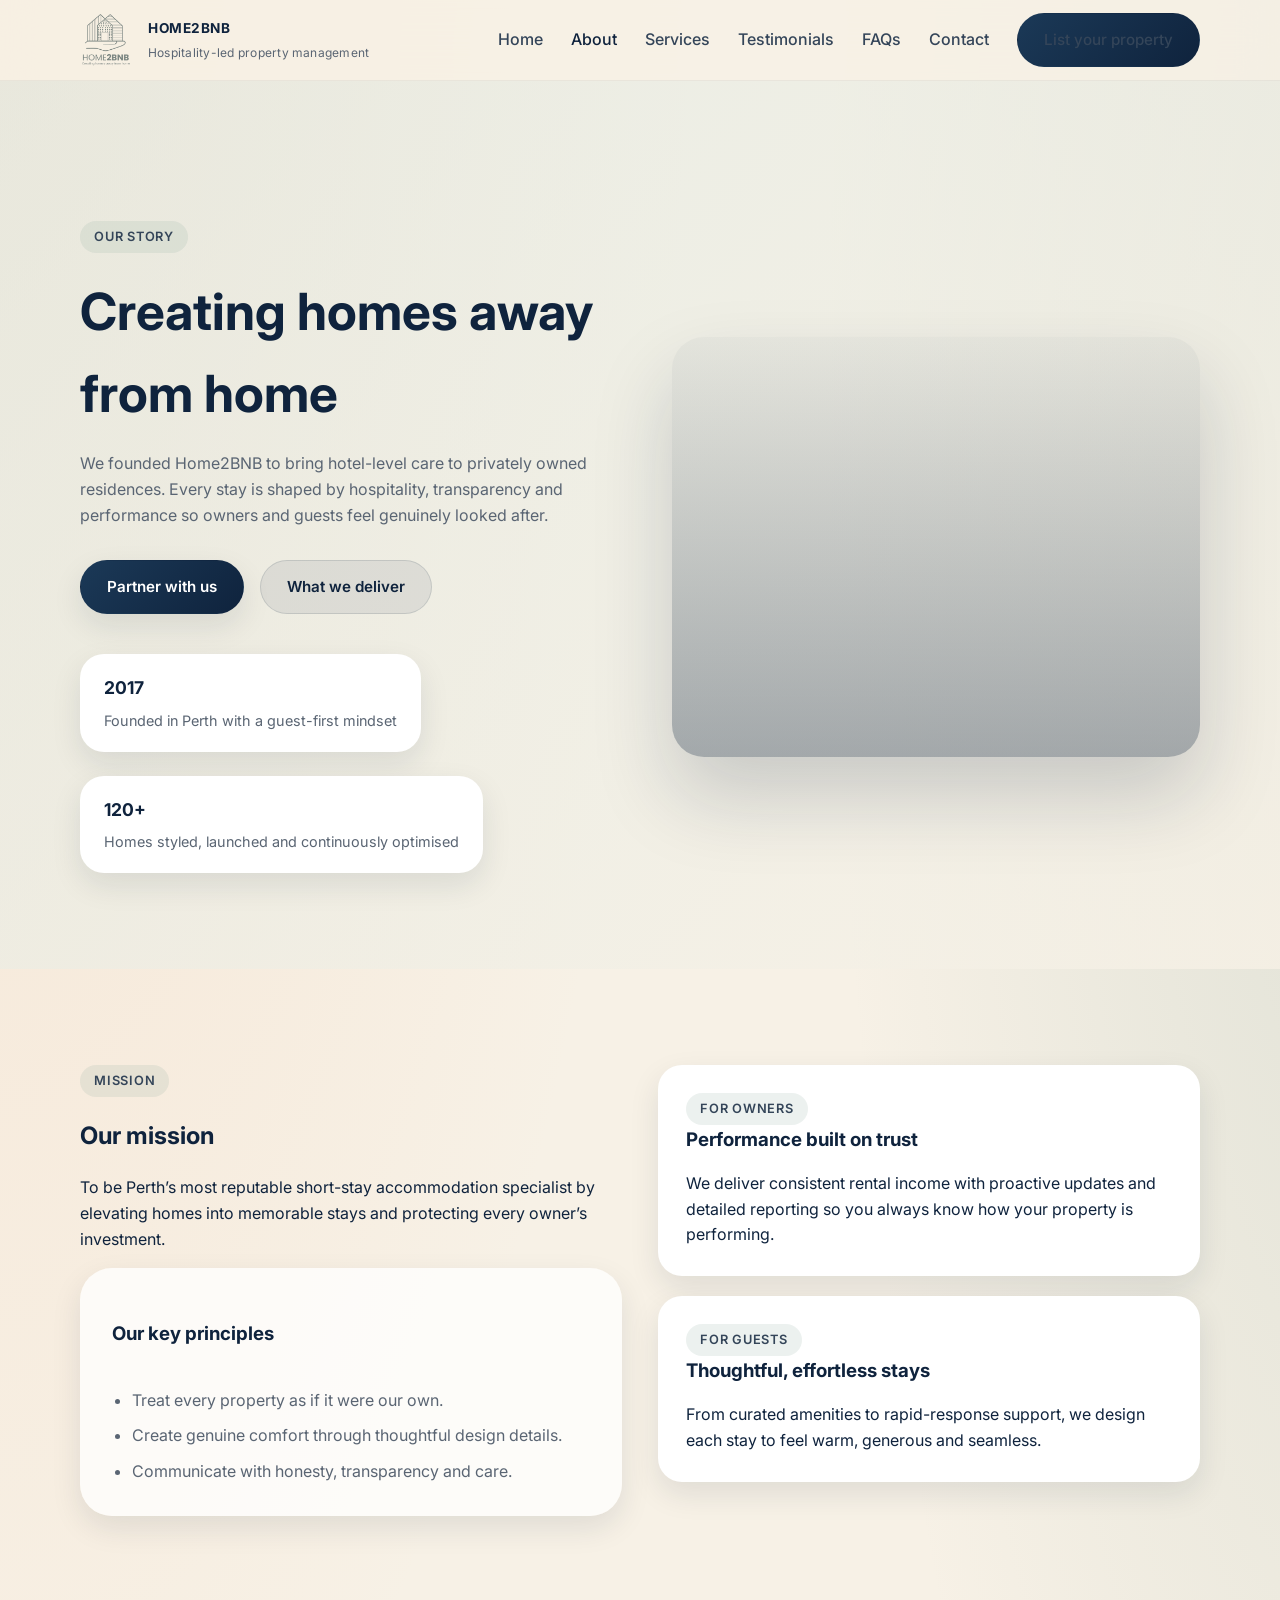
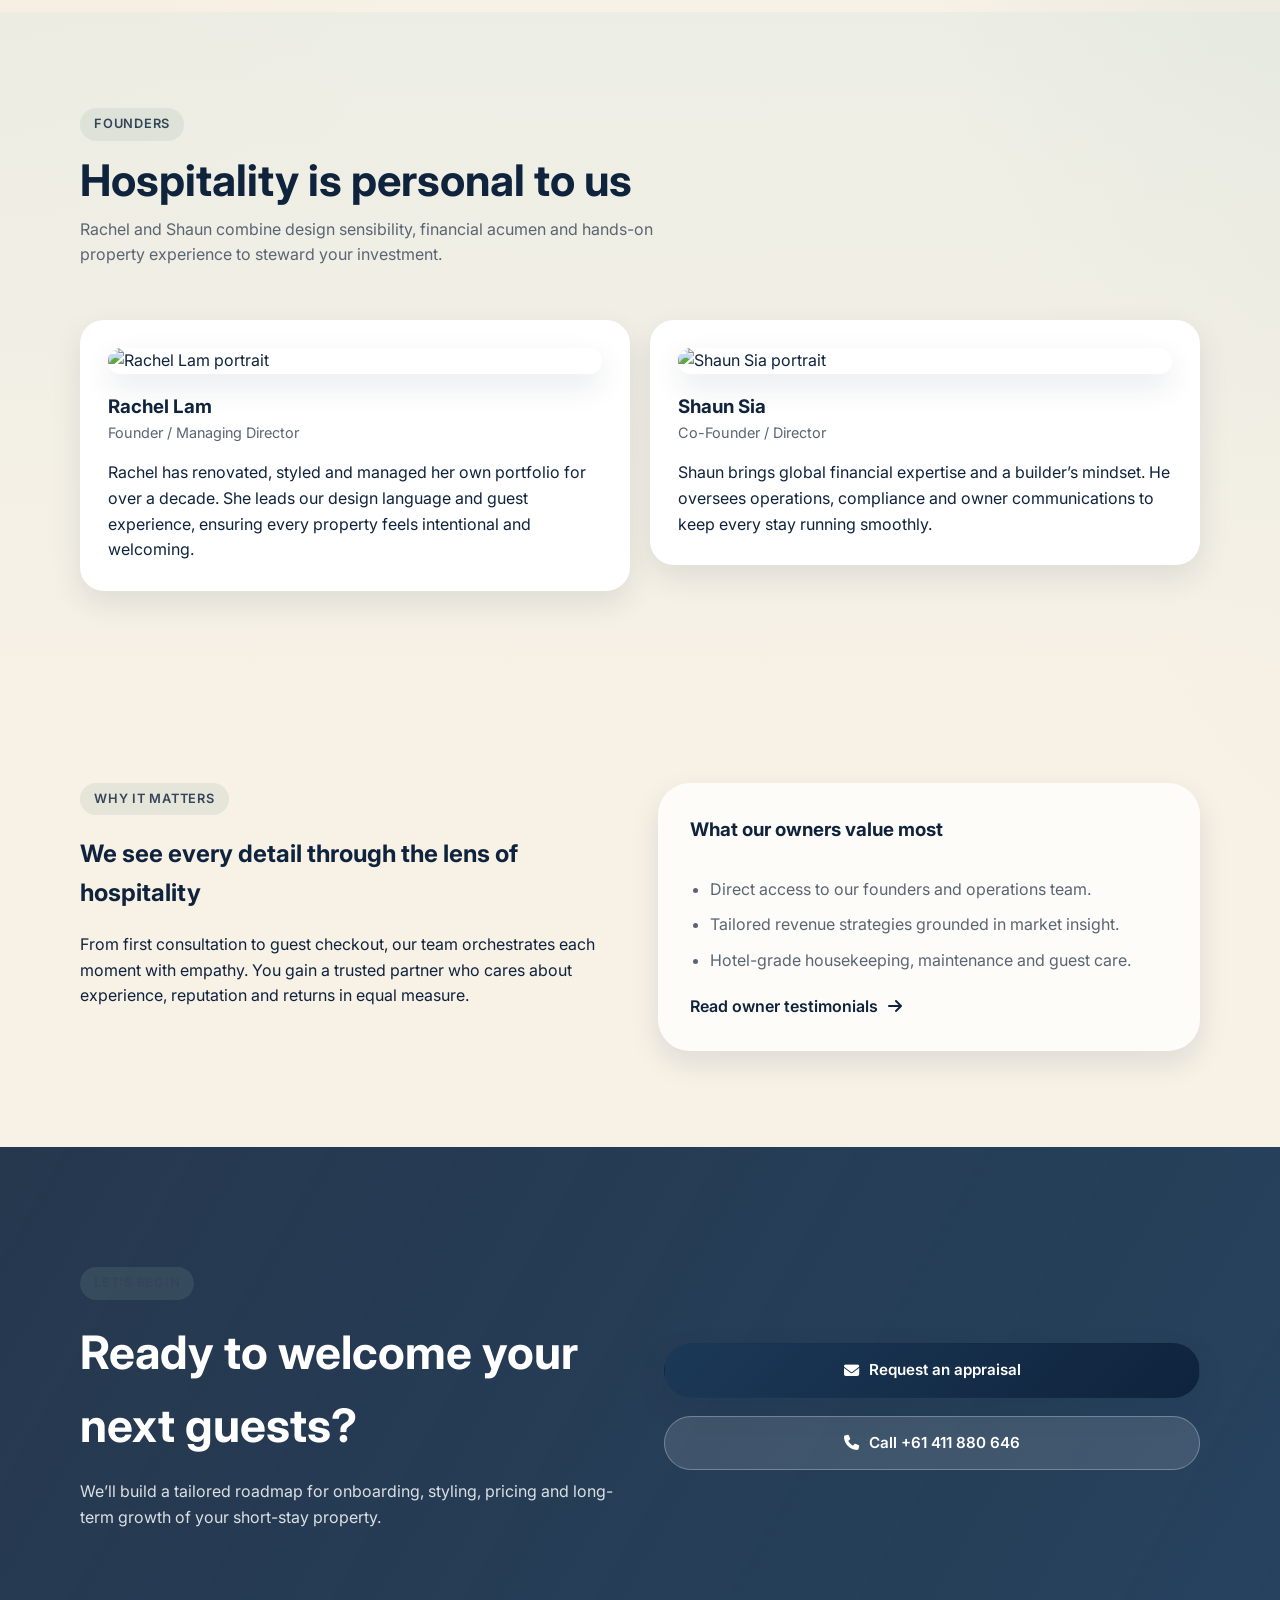
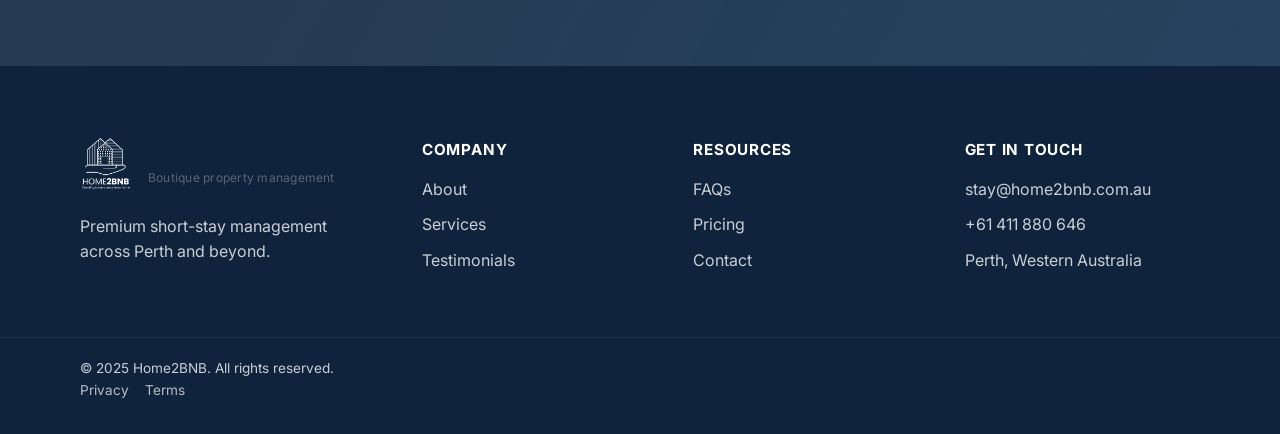
==== commit 8fd462c9: "Remove cache-busting query strings from local assets" ====
--- a/about.html
+++ b/about.html
@@ -7,17 +7,31 @@
   <meta http-equiv="Pragma" content="no-cache" />
   <meta http-equiv="Expires" content="0" />
   <title>About – Home2BNB</title>
-  <link rel="stylesheet" href="https://cdnjs.cloudflare.com/ajax/libs/font-awesome/6.5.0/css/all.min.css" />
+  <link rel="preconnect" href="https://fonts.googleapis.com">
+  <link rel="preconnect" href="https://fonts.gstatic.com" crossorigin>
+  <link href="https://fonts.googleapis.com/css2?family=Inter:wght@400;500;600;700&display=swap" rel="stylesheet">
+  <link rel="stylesheet" href="https://cdnjs.cloudflare.com/ajax/libs/font-awesome/6.5.0/css/all.min.css">
   <link rel="stylesheet" href="style.css" />
 </head>
 <body>
   <header class="main-header">
-    <div class="container header-inner">
-      <a class="logo" href="index.html"><img src="Asset 1.png" alt="Home2BNB" /></a>
+    <div class="container header-container">
+      <a href="index.html" class="logo" aria-label="Home2BNB home">
+        <img src="Asset 1.png" alt="Home2BNB logo" />
+        <div class="logo-text">
+          <span class="logo-name">Home2BNB</span>
+          <span class="logo-tagline">Hospitality-led property management</span>
+        </div>
+      </a>
+
       <button class="nav-toggle" type="button" aria-expanded="false" aria-controls="primary-menu" aria-label="Toggle navigation">
-        <span class="sr-only">Toggle navigation</span>
-        <span class="nav-icon"></span>
+        <span class="nav-toggle-icon" aria-hidden="true">
+          <span></span>
+          <span></span>
+          <span></span>
+        </span>
       </button>
+
       <nav class="nav-menu" id="primary-menu">
         <ul>
           <li><a href="index.html">Home</a></li>
@@ -26,146 +40,160 @@
           <li><a href="testimonials.html">Testimonials</a></li>
           <li><a href="faqs.html">FAQs</a></li>
           <li><a href="contact.html">Contact</a></li>
-          <li><a class="btn btn-primary" href="https://book.hostfully.com/home2bnb">Book a Stay</a></li>
+          <li class="cta"><a class="btn btn-primary" href="https://book.hostfully.com/home2bnb">List your property</a></li>
         </ul>
       </nav>
     </div>
   </header>
 
   <main>
-    <section class="hero hero-subpage">
-      <div class="container hero-inner">
-        <div class="hero-copy">
-          <span class="hero-tag">Our story</span>
-          <h1>Crafting human-centred stays with investor discipline.</h1>
-          <p>Home2BNB was founded by property lovers who saw a gap between investment-grade performance and truly thoughtful hospitality. We believe both should exist together.</p>
-        </div>
+    <section class="page-hero">
+      <div class="container page-hero__inner">
+        <div>
+          <span class="pill">Our story</span>
+          <h1>Creating homes away from home</h1>
+          <p>We founded Home2BNB to bring hotel-level care to privately owned residences. Every stay is shaped by hospitality, transparency and performance so owners and guests feel genuinely looked after.</p>
+          <div class="hero__actions">
+            <a class="btn btn-primary" href="contact.html">Partner with us</a>
+            <a class="btn btn-ghost" href="services.html">What we deliver</a>
+          </div>
+          <div class="page-hero__meta">
+            <div class="meta-card">
+              <strong>2017</strong>
+              <span>Founded in Perth with a guest-first mindset</span>
+            </div>
+            <div class="meta-card">
+              <strong>120+</strong>
+              <span>Homes styled, launched and continuously optimised</span>
+            </div>
+          </div>
+        </div>
+        <div class="page-hero__visual" style="background-image:url('https://images.unsplash.com/photo-1522202176988-66273c2fd55f?auto=format&fit=crop&w=1600&q=80');"></div>
       </div>
     </section>
 
     <section class="section">
-      <div class="container split-section">
-        <div class="copy">
-          <span class="section-label">Why we began</span>
-          <h3>A boutique team for owners who expect more.</h3>
-          <p>Rachel and Shaun built Home2BNB after years of renovating, styling and managing their own portfolio across Perth. They knew owners wanted better guidance, stronger revenue and a guest experience that inspires loyalty.</p>
-          <p class="lead">Every property we manage receives an intentionally small team—strategist, guest experience lead and housekeeping partner—who become guardians of the asset.</p>
-          <div class="feature-list">
-            <div class="feature-item">Independent, owner-led business grounded in transparency.</div>
-            <div class="feature-item">Design-led approach combining form, function and revenue optimisation.</div>
-            <div class="feature-item">Hands-on hospitality culture obsessed with delighting guests.</div>
-          </div>
-        </div>
-        <figure class="media">
-          <img src="https://images.unsplash.com/photo-1522202176988-66273c2fd55f?auto=format&fit=crop&w=1200&q=80" alt="Home2BNB team collaborating" />
-        </figure>
-      </div>
-    </section>
-
-    <section class="section" aria-label="Founders">
+      <div class="container content-grid content-grid--two">
+        <div>
+          <span class="pill">Mission</span>
+          <h2>Our mission</h2>
+          <p>To be Perth’s most reputable short-stay accommodation specialist by elevating homes into memorable stays and protecting every owner’s investment.</p>
+          <div class="highlight-band">
+            <h3>Our key principles</h3>
+            <ul>
+              <li>Treat every property as if it were our own.</li>
+              <li>Create genuine comfort through thoughtful design details.</li>
+              <li>Communicate with honesty, transparency and care.</li>
+            </ul>
+          </div>
+        </div>
+        <div class="card-stack">
+          <article class="card">
+            <span class="pill">For owners</span>
+            <h3>Performance built on trust</h3>
+            <p>We deliver consistent rental income with proactive updates and detailed reporting so you always know how your property is performing.</p>
+          </article>
+          <article class="card">
+            <span class="pill">For guests</span>
+            <h3>Thoughtful, effortless stays</h3>
+            <p>From curated amenities to rapid-response support, we design each stay to feel warm, generous and seamless.</p>
+          </article>
+        </div>
+      </div>
+    </section>
+
+    <section class="section section--soft">
       <div class="container">
-        <div class="section-header">
-          <span class="section-label">Leadership</span>
-          <h2>Meet the people behind the stays</h2>
-          <p>Our founders combine a love of design with deep financial expertise, ensuring every decision balances guest joy and owner performance.</p>
-        </div>
-        <div class="people-grid">
-          <article class="person-card">
-            <figure>
-              <img src="https://home2bnb.com.au/wp-content/uploads/elementor/thumbs/Rachel-2small--o8asxg1kfr8x8tw1uc7tyou9i415flg201jntnlvi0.jpg" alt="Rachel Lam" />
-            </figure>
-            <div class="card-body">
-              <div>
-                <h3>Rachel Lam</h3>
-                <p class="subtitle">Founder &amp; Managing Director</p>
-              </div>
-              <p>Rachel brings a decade of financial services experience and an obsession with interiors. She oversees every onboarding, ensuring each property is positioned to perform and delight.</p>
-            </div>
-          </article>
-          <article class="person-card">
-            <figure>
-              <img src="https://home2bnb.com.au/wp-content/uploads/elementor/thumbs/SS-small-o8anxoerdf5qtl0gk4tgljxnk830bis4a9xmnk5fi0.png" alt="Shaun Sia" />
-            </figure>
-            <div class="card-body">
-              <div>
-                <h3>Shaun Sia</h3>
-                <p class="subtitle">Co-Founder &amp; Director</p>
-              </div>
-              <p>Shaun pairs seventeen years of auditing and development experience with a passion for property transformation. He leads operations, compliance and owner relationships.</p>
-            </div>
-          </article>
-        </div>
-      </div>
-    </section>
-
-    <section class="section" aria-label="Impact">
-      <div class="container">
-        <div class="section-header center">
-          <span class="section-label">By the numbers</span>
-          <h2>Proof that a boutique approach scales results</h2>
-          <p>We obsess over the fundamentals—guest satisfaction, asset care and revenue performance. These numbers are a glimpse into the difference that makes.</p>
-        </div>
-        <div class="stats-grid">
-          <div class="stat">
-            <strong>97%</strong>
-            <span>Average guest review score</span>
-          </div>
-          <div class="stat">
-            <strong>40+</strong>
-            <span>Premium homes under management</span>
-          </div>
-          <div class="stat">
-            <strong>18</strong>
-            <span>Dedicated local specialists</span>
-          </div>
-          <div class="stat">
-            <strong>3.2x</strong>
-            <span>Average uplift vs. long-term lease</span>
-          </div>
-        </div>
-      </div>
-    </section>
-
-    <section class="section" aria-label="Invitation">
-      <div class="container">
-        <div class="cta-banner">
-          <div>
-            <h2>Let’s design a stand-out stay, together.</h2>
-            <p>Speak with Rachel or Shaun about what’s possible for your property and discover how our boutique model could support you.</p>
-          </div>
-          <div class="cta-actions">
-            <a class="btn btn-light" href="mailto:stay@home2bnb.com.au"><i class="fa-solid fa-envelope"></i> Email the founders</a>
-            <a class="btn btn-outline" href="tel:+61411880646"><i class="fa-solid fa-phone"></i> +61 411 880 646</a>
-          </div>
+        <div class="section__head">
+          <span class="pill">Founders</span>
+          <h2>Hospitality is personal to us</h2>
+          <p class="section__lead">Rachel and Shaun combine design sensibility, financial acumen and hands-on property experience to steward your investment.</p>
+        </div>
+        <div class="card-stack content-grid--two">
+          <article class="card profile-card reveal">
+            <img src="https://home2bnb.com.au/wp-content/uploads/elementor/thumbs/Rachel-2small--o8asxg1kfr8x8tw1uc7tyou9i415flg201jntnlvi0.jpg" alt="Rachel Lam portrait">
+            <div>
+              <h3>Rachel Lam</h3>
+              <span>Founder / Managing Director</span>
+              <p>Rachel has renovated, styled and managed her own portfolio for over a decade. She leads our design language and guest experience, ensuring every property feels intentional and welcoming.</p>
+            </div>
+          </article>
+          <article class="card profile-card reveal" style="--reveal-delay: 160ms;">
+            <img src="https://home2bnb.com.au/wp-content/uploads/elementor/thumbs/SS-small-o8anxoerdf5qtl0gk4tgljxnk830bis4a9xmnk5fi0.png" alt="Shaun Sia portrait">
+            <div>
+              <h3>Shaun Sia</h3>
+              <span>Co-Founder / Director</span>
+              <p>Shaun brings global financial expertise and a builder’s mindset. He oversees operations, compliance and owner communications to keep every stay running smoothly.</p>
+            </div>
+          </article>
+        </div>
+      </div>
+    </section>
+
+    <section class="section">
+      <div class="container content-grid content-grid--two">
+        <div>
+          <span class="pill">Why it matters</span>
+          <h2>We see every detail through the lens of hospitality</h2>
+          <p>From first consultation to guest checkout, our team orchestrates each moment with empathy. You gain a trusted partner who cares about experience, reputation and returns in equal measure.</p>
+        </div>
+        <div class="card highlight-band">
+          <h3>What our owners value most</h3>
+          <ul>
+            <li>Direct access to our founders and operations team.</li>
+            <li>Tailored revenue strategies grounded in market insight.</li>
+            <li>Hotel-grade housekeeping, maintenance and guest care.</li>
+          </ul>
+          <a class="text-link" href="testimonials.html">Read owner testimonials <i class="fa-solid fa-arrow-right"></i></a>
+        </div>
+      </div>
+    </section>
+
+    <section class="section section--cta">
+      <div class="container cta-panel">
+        <div class="cta-panel__copy">
+          <span class="pill">Let’s begin</span>
+          <h2>Ready to welcome your next guests?</h2>
+          <p>We’ll build a tailored roadmap for onboarding, styling, pricing and long-term growth of your short-stay property.</p>
+        </div>
+        <div class="cta-panel__actions">
+          <a class="btn btn-primary" href="mailto:stay@home2bnb.com.au"><i class="fa-solid fa-envelope"></i> Request an appraisal</a>
+          <a class="btn btn-ghost" href="tel:+61411880646"><i class="fa-solid fa-phone"></i> Call +61 411 880 646</a>
         </div>
       </div>
     </section>
   </main>
 
   <footer class="site-footer">
-    <div class="container footer-grid">
-      <div class="footer-brand">
-        <img src="Asset 2.png" alt="Home2BNB" class="footer-logo" />
-        <p>Perth’s boutique team crafting exceptional short-stay experiences and dependable investment returns.</p>
-      </div>
-      <div class="footer-col">
-        <h5>Company</h5>
+    <div class="container footer__grid">
+      <div class="footer__brand">
+        <a href="index.html" class="logo">
+          <img src="Asset 2.png" alt="Home2BNB secondary logo" />
+          <div class="logo-text">
+            <span class="logo-name">Home2BNB</span>
+            <span class="logo-tagline">Boutique property management</span>
+          </div>
+        </a>
+        <p>Premium short-stay management across Perth and beyond.</p>
+      </div>
+      <div class="footer__column">
+        <h4>Company</h4>
         <ul>
           <li><a href="about.html">About</a></li>
           <li><a href="services.html">Services</a></li>
           <li><a href="testimonials.html">Testimonials</a></li>
         </ul>
       </div>
-      <div class="footer-col">
-        <h5>For Owners</h5>
-        <ul>
-          <li><a href="index.html#services">Management Approach</a></li>
-          <li><a href="services.html">Revenue Strategy</a></li>
-          <li><a href="faqs.html">Frequently Asked Questions</a></li>
-        </ul>
-      </div>
-      <div class="footer-col">
-        <h5>Connect</h5>
+      <div class="footer__column">
+        <h4>Resources</h4>
+        <ul>
+          <li><a href="faqs.html">FAQs</a></li>
+          <li><a href="services.html#pricing">Pricing</a></li>
+          <li><a href="contact.html">Contact</a></li>
+        </ul>
+      </div>
+      <div class="footer__column">
+        <h4>Get in touch</h4>
         <ul>
           <li><a href="mailto:stay@home2bnb.com.au">stay@home2bnb.com.au</a></li>
           <li><a href="tel:+61411880646">+61 411 880 646</a></li>
@@ -173,16 +201,17 @@
         </ul>
       </div>
     </div>
-    <div class="container footer-bottom">
-      <span>© 2025 Home2BNB. All rights reserved.</span>
-      <span>
-        <a href="#">Privacy Policy</a>
-        <span>•</span>
-        <a href="#">Terms of Use</a>
-      </span>
+    <div class="footer__bottom">
+      <div class="container">
+        <span>© 2025 Home2BNB. All rights reserved.</span>
+        <nav aria-label="Legal links">
+          <a href="#">Privacy</a>
+          <a href="#">Terms</a>
+        </nav>
+      </div>
     </div>
   </footer>
 
-  <script src="script.js"></script>
+  <script src="script.js" defer></script>
 </body>
 </html>
--- a/style.css
+++ b/style.css
@@ -1,43 +1,46 @@
-@import url('https://fonts.googleapis.com/css2?family=Plus+Jakarta+Sans:wght@400;500;600;700;800&display=swap');
+/* =====================================================
+   Home2BNB — Boutique Hospitality Theme
+   Updated to mirror the refined peach & sage aesthetic
+   ===================================================== */
 
 :root {
-  --bg: #f3f1ec;
-  --bg-strong: #ebe7df;
-  --surface: rgba(255, 255, 255, 0.82);
-  --surface-solid: #ffffff;
-  --text: #1a2230;
-  --muted: #5b6472;
-  --soft: #8f96a3;
-  --accent: #0f3d5c;
-  --accent-soft: #e1ecf6;
-  --accent-mid: #1f6aa5;
-  --line: rgba(15, 61, 92, 0.15);
-  --radius: 20px;
-  --radius-lg: 30px;
-  --shadow-soft: 0 24px 60px rgba(15, 61, 92, 0.12);
-  --shadow-card: 0 14px 40px rgba(26, 34, 48, 0.12);
-  --header-height: 84px;
+  --sand-50: #f7f1e6;
+  --sand-100: #efe5d5;
+  --sand-200: #e3d6c0;
+  --sage-200: #dde9e3;
+  --sage-500: #8aa69a;
+  --peach-400: #f5c7a5;
+  --ink-900: #0f233d;
+  --ink-700: #344559;
+  --ink-500: #5a6573;
+  --white: #ffffff;
+  --radius-lg: 32px;
+  --radius-md: 24px;
+  --radius-sm: 16px;
+  --shadow-lg: 0 40px 80px rgba(15, 35, 61, 0.18);
+  --shadow-md: 0 22px 60px rgba(15, 35, 61, 0.12);
+  --shadow-sm: 0 12px 30px rgba(15, 35, 61, 0.10);
+  --max-width: 1120px;
 }
 
 * {
   box-sizing: border-box;
 }
 
-html,
+html {
+  font-size: 16px;
+  scroll-behavior: smooth;
+}
+
 body {
   margin: 0;
-  padding: 0;
-}
-
-body {
-  font-family: 'Plus Jakarta Sans', system-ui, -apple-system, BlinkMacSystemFont, 'Segoe UI', sans-serif;
-  background: radial-gradient(120% 120% at 10% -10%, rgba(15, 61, 92, 0.08), transparent 55%),
-    radial-gradient(110% 90% at 100% 0%, rgba(192, 212, 222, 0.22), transparent 52%),
-    var(--bg);
-  color: var(--text);
+  font-family: "Inter", system-ui, -apple-system, "Segoe UI", sans-serif;
+  color: var(--ink-900);
   line-height: 1.6;
-  font-size: 16px;
-  letter-spacing: -0.01em;
+  background:
+    radial-gradient(100% 120% at 0% -10%, rgba(245, 199, 165, 0.32), transparent 55%),
+    radial-gradient(70% 90% at 110% 10%, rgba(138, 166, 154, 0.24), transparent 65%),
+    var(--sand-50);
 }
 
 a {
@@ -45,893 +48,1127 @@
   text-decoration: none;
 }
 
-.sr-only {
-  position: absolute;
-  width: 1px;
-  height: 1px;
-  padding: 0;
-  margin: -1px;
-  overflow: hidden;
-  clip: rect(0, 0, 0, 0);
-  white-space: nowrap;
-  border: 0;
-}
-
 a:hover,
-button:hover {
-  opacity: 0.85;
+a:focus {
+  opacity: 0.88;
 }
 
 img {
+  display: block;
   max-width: 100%;
   height: auto;
-  display: block;
+}
+
+.container {
+  width: min(var(--max-width), 92%);
+  margin-inline: auto;
 }
 
 main {
-  display: block;
-}
-
-.container {
-  width: min(1180px, 92%);
-  margin-inline: auto;
-}
-
-.section {
-  padding: clamp(72px, 11vw, 112px) 0;
-}
-
-.section-header {
-  display: flex;
-  flex-direction: column;
-  gap: 18px;
-  margin-bottom: clamp(40px, 7vw, 72px);
-  max-width: 760px;
-}
-
-.section-header.center {
-  text-align: center;
-  margin-inline: auto;
-  align-items: center;
-}
-
-.section-label {
-  display: inline-flex;
-  align-items: center;
-  gap: 10px;
-  font-size: 0.9rem;
-  font-weight: 600;
-  letter-spacing: 0.12em;
-  text-transform: uppercase;
-  color: var(--accent);
-}
-
-.section-header h2 {
-  margin: 0;
-  font-size: clamp(2.4rem, 4.8vw, 3.6rem);
-  line-height: 1.1;
-  letter-spacing: -0.02em;
-}
-
-.section-header p {
-  margin: 0;
-  color: var(--muted);
-  font-size: clamp(1rem, 2.4vw, 1.2rem);
-}
-
-.subtitle {
-  color: var(--muted);
-  font-size: 0.98rem;
-}
-
-/* ===== HEADER ===== */
-
+  overflow: hidden;
+}
+
+/* ===================== HEADER ===================== */
 .main-header {
   position: sticky;
   top: 0;
-  z-index: 1000;
-  background: rgba(243, 241, 236, 0.9);
-  backdrop-filter: blur(16px);
-  border-bottom: 1px solid rgba(15, 61, 92, 0.08);
-}
-
-.header-inner {
-  height: var(--header-height);
+  z-index: 80;
+  background: rgba(247, 241, 230, 0.85);
+  backdrop-filter: blur(18px);
+  border-bottom: 1px solid rgba(15, 35, 61, 0.06);
+}
+
+.header-container {
   display: flex;
   align-items: center;
   justify-content: space-between;
-  gap: 32px;
+  min-height: 80px;
+  gap: 24px;
+}
+
+.logo {
+  display: inline-flex;
+  align-items: center;
+  gap: 16px;
 }
 
 .logo img {
-  height: 44px;
-  width: auto;
+  width: 52px;
+  height: 52px;
+  object-fit: contain;
+}
+
+.logo-text {
+  display: flex;
+  flex-direction: column;
+  gap: 4px;
+}
+
+.logo-name {
+  font-weight: 700;
+  letter-spacing: 0.04em;
+  text-transform: uppercase;
+  font-size: 0.85rem;
+  color: var(--ink-900);
+}
+
+.logo-tagline {
+  font-size: 0.75rem;
+  color: var(--ink-500);
+  letter-spacing: 0.02em;
 }
 
 .nav-toggle {
   display: none;
-  background: none;
+  background: var(--white);
   border: none;
-  padding: 10px;
-  margin: 0;
+  padding: 14px 16px;
+  border-radius: var(--radius-sm);
+  box-shadow: var(--shadow-sm);
   cursor: pointer;
 }
 
-.nav-toggle .nav-icon,
-.nav-toggle .nav-icon::before,
-.nav-toggle .nav-icon::after {
-  display: block;
+.nav-toggle-icon {
+  display: flex;
+  flex-direction: column;
+  gap: 6px;
+}
+
+.nav-toggle-icon span {
   width: 24px;
   height: 2px;
-  background: var(--text);
-  position: relative;
-  transition: transform 0.2s ease, opacity 0.2s ease;
-}
-
-.nav-toggle .nav-icon::before,
-.nav-toggle .nav-icon::after {
-  content: '';
-  position: absolute;
-  left: 0;
-}
-
-.nav-toggle .nav-icon::before {
-  top: -7px;
-}
-
-.nav-toggle .nav-icon::after {
-  top: 7px;
+  background: var(--ink-900);
+  border-radius: 999px;
+  transition: transform 0.28s ease, opacity 0.28s ease;
+}
+
+.nav-toggle.is-active .nav-toggle-icon span:nth-child(1) {
+  transform: translateY(8px) rotate(45deg);
+}
+
+.nav-toggle.is-active .nav-toggle-icon span:nth-child(2) {
+  opacity: 0;
+}
+
+.nav-toggle.is-active .nav-toggle-icon span:nth-child(3) {
+  transform: translateY(-8px) rotate(-45deg);
 }
 
 .nav-menu ul {
-  margin: 0;
-  padding: 0;
   list-style: none;
   display: flex;
   align-items: center;
   gap: 28px;
+  margin: 0;
+  padding: 0;
 }
 
 .nav-menu a {
+  font-weight: 500;
+  color: var(--ink-700);
+}
+
+.nav-menu .is-active a {
+  color: var(--ink-900);
+}
+
+.nav-menu .cta .btn {
+  box-shadow: none;
+}
+
+body.nav-open {
+  overflow: hidden;
+}
+
+/* ===================== HERO ===================== */
+.hero {
+  padding: 120px 0 88px;
+}
+
+.hero__grid {
+  display: grid;
+  grid-template-columns: 1.1fr 0.9fr;
+  gap: 72px;
+  align-items: center;
+}
+
+.pill {
+  display: inline-flex;
+  align-items: center;
+  gap: 8px;
+  padding: 6px 14px;
+  border-radius: 999px;
+  font-size: 0.8rem;
   font-weight: 600;
-  color: var(--muted);
-  font-size: 0.98rem;
-  transition: color 0.2s ease;
-}
-
-.nav-menu li.is-active > a,
-.nav-menu a:hover {
-  color: var(--text);
-}
-
-.nav-menu .btn {
-  margin-left: 12px;
-}
-
-/* ===== BUTTONS ===== */
-
+  letter-spacing: 0.06em;
+  text-transform: uppercase;
+  background: rgba(138, 166, 154, 0.16);
+  color: var(--ink-700);
+}
+
+.hero h1 {
+  font-size: clamp(2.8rem, 4vw, 3.6rem);
+  line-height: 1.05;
+  margin: 24px 0 16px;
+}
+
+.lead {
+  font-size: 1.1rem;
+  color: var(--ink-500);
+  max-width: 560px;
+}
+
+.hero__actions {
+  display: flex;
+  flex-wrap: wrap;
+  gap: 16px;
+  margin: 32px 0 40px;
+}
+
+.hero__stats {
+  display: grid;
+  grid-template-columns: repeat(3, minmax(0, 1fr));
+  gap: 16px;
+  margin: 0;
+  padding: 0;
+}
+
+.hero__stats dt {
+  font-size: 1.8rem;
+  font-weight: 700;
+  color: var(--ink-900);
+}
+
+.hero__stats dd {
+  margin: 8px 0 0;
+  color: var(--ink-500);
+  font-size: 0.95rem;
+}
+
+.stat-card {
+  background: var(--white);
+  border-radius: var(--radius-md);
+  padding: 24px;
+  box-shadow: var(--shadow-sm);
+  transition: transform 0.3s ease, box-shadow 0.3s ease;
+}
+
+.stat-card:hover {
+  transform: translateY(-6px);
+  box-shadow: var(--shadow-md);
+}
+
+.hero__visual {
+  position: relative;
+}
+
+.hero-photo {
+  position: relative;
+  border-radius: var(--radius-lg);
+  min-height: 520px;
+  background: url('https://images.unsplash.com/photo-1505691723518-36a5ac3be353?auto=format&fit=crop&w=1600&q=80') center/cover;
+  box-shadow: var(--shadow-lg);
+  overflow: hidden;
+}
+
+.hero-photo::after {
+  content: "";
+  position: absolute;
+  inset: 0;
+  background: linear-gradient(160deg, rgba(15, 35, 61, 0.05), rgba(15, 35, 61, 0.35));
+}
+
+.floating-card {
+  position: absolute;
+  bottom: 40px;
+  left: -40px;
+  background: var(--white);
+  border-radius: var(--radius-md);
+  padding: 24px;
+  width: min(320px, 90%);
+  box-shadow: var(--shadow-lg);
+  display: grid;
+  gap: 12px;
+  animation: float-in 1.1s ease forwards;
+}
+
+.floating-eyebrow {
+  font-size: 0.75rem;
+  font-weight: 600;
+  letter-spacing: 0.08em;
+  text-transform: uppercase;
+  color: var(--sage-500);
+}
+
+.floating-card p {
+  margin: 0;
+  font-weight: 600;
+  color: var(--ink-900);
+}
+
+.floating-meta {
+  font-size: 0.85rem;
+  color: var(--ink-500);
+}
+
+/* ===================== BUTTONS ===================== */
 .btn {
   display: inline-flex;
   align-items: center;
   justify-content: center;
-  gap: 8px;
+  gap: 10px;
+  padding: 14px 26px;
+  border-radius: 999px;
   font-weight: 600;
-  font-size: 0.98rem;
-  padding: 12px 22px;
-  border-radius: 999px;
+  font-size: 0.95rem;
   border: 1px solid transparent;
-  transition: transform 0.2s ease, box-shadow 0.2s ease, background 0.2s ease;
+  transition: transform 0.25s ease, box-shadow 0.25s ease, background 0.25s ease;
 }
 
 .btn-primary {
-  background: linear-gradient(120deg, var(--accent-mid), var(--accent));
-  color: #fff;
-  box-shadow: var(--shadow-soft);
+  background: linear-gradient(135deg, #1b3957, #0f233d);
+  color: var(--white);
+  box-shadow: var(--shadow-sm);
+}
+
+.btn-primary:hover {
+  transform: translateY(-3px);
+  box-shadow: var(--shadow-md);
+}
+
+.btn-ghost {
+  background: rgba(15, 35, 61, 0.08);
+  color: var(--ink-900);
+  border-color: rgba(15, 35, 61, 0.12);
+}
+
+.btn-ghost:hover {
+  background: rgba(15, 35, 61, 0.12);
 }
 
 .btn-outline {
-  border-color: rgba(15, 61, 92, 0.3);
-  color: var(--accent);
-  background: rgba(255, 255, 255, 0.6);
-}
-
-.btn-light {
-  background: rgba(255, 255, 255, 0.9);
-  color: var(--accent);
-  border: 1px solid rgba(15, 61, 92, 0.16);
-}
-
-.btn-link {
-  padding: 0;
-  border: none;
-  background: none;
-  color: var(--accent);
-}
-
-.btn:hover {
-  transform: translateY(-2px);
-}
-
-/* ===== HERO ===== */
-
-.hero {
+  border-color: rgba(15, 35, 61, 0.22);
+  color: var(--ink-900);
+  background: transparent;
+}
+
+.btn-outline:hover {
+  border-color: rgba(15, 35, 61, 0.35);
+}
+
+.text-link {
+  display: inline-flex;
+  align-items: center;
+  gap: 10px;
+  font-weight: 600;
+  color: var(--ink-900);
+}
+
+.text-link i {
+  transition: transform 0.25s ease;
+}
+
+.text-link:hover i {
+  transform: translateX(6px);
+}
+
+/* ===================== GENERIC SECTION LAYOUT ===================== */
+.section {
+  padding: 96px 0;
   position: relative;
-  padding: clamp(96px, 12vw, 140px) 0 clamp(72px, 10vw, 100px);
+}
+
+.section--soft {
+  background: linear-gradient(180deg, rgba(221, 233, 227, 0.42), rgba(247, 241, 230, 0.65));
+}
+
+.section--gallery {
+  background: var(--white);
+}
+
+.section__head {
+  text-align: left;
+  max-width: 620px;
+  margin-bottom: 52px;
+}
+
+.section__head h2 {
+  margin: 16px 0 12px;
+  font-size: clamp(2.2rem, 3.4vw, 2.8rem);
+  line-height: 1.1;
+}
+
+.section__lead {
+  color: var(--ink-500);
+  margin: 0;
+}
+
+/* ===================== PAGE HERO (INTERIOR) ===================== */
+.page-hero {
+  padding: 140px 0 96px;
+  background: linear-gradient(135deg, rgba(221, 233, 227, 0.55), rgba(247, 241, 230, 0.8));
+}
+
+.page-hero__inner {
+  display: grid;
+  grid-template-columns: repeat(2, minmax(0, 1fr));
+  gap: 64px;
+  align-items: center;
+}
+
+.page-hero__inner h1 {
+  font-size: clamp(2.6rem, 4vw, 3.3rem);
+  margin: 18px 0 12px;
+}
+
+.page-hero__inner p {
+  color: var(--ink-500);
+  margin-bottom: 0;
+}
+
+.page-hero__visual {
+  min-height: 420px;
+  border-radius: var(--radius-lg);
+  background-size: cover;
+  background-position: center;
+  box-shadow: var(--shadow-lg);
+  position: relative;
   overflow: hidden;
 }
 
-.hero::before {
-  content: '';
+.page-hero__visual::after {
+  content: "";
   position: absolute;
   inset: 0;
-  background: radial-gradient(85% 80% at 15% 10%, rgba(31, 106, 165, 0.16), transparent),
-    linear-gradient(150deg, rgba(255, 255, 255, 0.85) 0%, rgba(243, 241, 236, 0.6) 100%);
-  z-index: 0;
-}
-
-.hero-inner {
-  position: relative;
-  z-index: 1;
-  display: grid;
-  align-items: center;
-  gap: clamp(40px, 8vw, 80px);
-  grid-template-columns: repeat(2, minmax(0, 1fr));
-}
-
-.hero-subpage::before {
-  background: radial-gradient(80% 80% at 15% 10%, rgba(31, 106, 165, 0.12), transparent),
-    linear-gradient(140deg, rgba(255, 255, 255, 0.92) 0%, rgba(243, 241, 236, 0.75) 100%);
-}
-
-.hero-subpage .hero-inner {
-  grid-template-columns: minmax(0, 1fr);
-  text-align: left;
-  max-width: 780px;
-}
-
-.hero-subpage .hero-copy p {
-  max-width: none;
-}
-
-.hero-copy h1 {
-  margin: 0 0 18px;
-  font-size: clamp(3rem, 6vw, 4.8rem);
-  line-height: 1.05;
-  letter-spacing: -0.035em;
-}
-
-.hero-copy p {
-  margin: 0 0 28px;
-  font-size: clamp(1.1rem, 2.4vw, 1.28rem);
-  color: var(--muted);
-  max-width: 36ch;
-}
-
-.hero-meta {
+  background: linear-gradient(180deg, rgba(15, 35, 61, 0.05), rgba(15, 35, 61, 0.35));
+}
+
+.page-hero__meta {
   display: flex;
   gap: 24px;
   margin-top: 32px;
   flex-wrap: wrap;
-  gap: 22px 32px;
-  margin-top: 36px;
-  color: var(--muted);
-}
-
-.hero-meta span {
+}
+
+.meta-card {
+  background: var(--white);
+  border-radius: var(--radius-md);
+  padding: 20px 24px;
+  box-shadow: var(--shadow-sm);
+  min-width: 180px;
+}
+
+.meta-card strong {
+  display: block;
+  font-size: 1.1rem;
+  color: var(--ink-900);
+}
+
+.meta-card span {
+  display: block;
+  margin-top: 6px;
+  font-size: 0.9rem;
+  color: var(--ink-500);
+}
+
+/* ===================== GENERIC GRID HELPERS ===================== */
+.content-grid {
+  display: grid;
+  gap: 36px;
+}
+
+.content-grid--two {
+  grid-template-columns: repeat(2, minmax(0, 1fr));
+  align-items: start;
+}
+
+.card-stack {
+  display: grid;
+  gap: 20px;
+}
+
+.card {
+  background: var(--white);
+  border-radius: var(--radius-md);
+  padding: 28px;
+  box-shadow: var(--shadow-sm);
+}
+
+.card h3 {
+  margin-top: 0;
+  margin-bottom: 12px;
+}
+
+.card p:last-child {
+  margin-bottom: 0;
+}
+
+.profile-card {
+  display: grid;
+  gap: 18px;
+}
+
+.profile-card img {
+  border-radius: var(--radius-md);
+  width: 100%;
+  box-shadow: var(--shadow-sm);
+}
+
+.profile-card h3 {
+  margin: 0;
+}
+
+.profile-card span {
+  display: block;
+  font-size: 0.9rem;
+  color: var(--ink-500);
+}
+
+.highlight-band {
+  display: grid;
+  gap: 20px;
+  padding: 32px;
+  border-radius: var(--radius-lg);
+  background: rgba(255, 255, 255, 0.78);
+  box-shadow: var(--shadow-sm);
+}
+
+.highlight-band ul {
+  margin: 0;
+  padding-left: 20px;
+  color: var(--ink-500);
+  display: grid;
+  gap: 10px;
+}
+
+.step-list {
+  list-style: none;
+  padding: 0;
+  margin: 0;
+  display: grid;
+  gap: 18px;
+  counter-reset: step;
+}
+
+.step-list li {
+  counter-increment: step;
+  position: relative;
+  background: var(--white);
+  border-radius: var(--radius-md);
+  padding: 28px 28px 28px 88px;
+  box-shadow: var(--shadow-sm);
+}
+
+.step-list li::before {
+  content: counter(step, decimal-leading-zero);
+  position: absolute;
+  left: 28px;
+  top: 28px;
+  font-weight: 700;
+  font-size: 1.2rem;
+  letter-spacing: 0.08em;
+  color: var(--ink-900);
+}
+
+.service-matrix {
+  display: grid;
+  gap: 20px;
+}
+
+.service-matrix .card {
+  display: grid;
+  gap: 14px;
+}
+
+/* ===================== FAQ ===================== */
+.faq-list {
+  display: grid;
+  gap: 18px;
+}
+
+.faq-item {
+  background: var(--white);
+  border-radius: var(--radius-md);
+  padding: 24px 28px;
+  box-shadow: var(--shadow-sm);
+}
+
+.faq-item h3 {
+  margin: 0 0 10px;
+  font-size: 1.2rem;
+}
+
+.faq-item p {
+  margin: 0;
+  color: var(--ink-500);
+}
+
+/* ===================== CONTACT ===================== */
+.contact-grid {
+  display: grid;
+  gap: 32px;
+  grid-template-columns: repeat(2, minmax(0, 1fr));
+}
+
+.contact-card {
+  background: var(--white);
+  border-radius: var(--radius-lg);
+  padding: 32px;
+  box-shadow: var(--shadow-md);
+  display: grid;
+  gap: 16px;
+}
+
+.contact-card a {
+  font-weight: 600;
+}
+
+.form-card form {
+  display: grid;
+  gap: 16px;
+}
+
+.form-card label {
+  display: grid;
+  gap: 8px;
+  font-weight: 600;
+  color: var(--ink-700);
+}
+
+.form-card input,
+.form-card textarea {
+  padding: 14px 16px;
+  border-radius: var(--radius-sm);
+  border: 1px solid rgba(15, 35, 61, 0.18);
+  font: inherit;
+  resize: vertical;
+}
+
+.form-card textarea {
+  min-height: 140px;
+}
+
+/* ===================== TESTIMONIAL GRID ===================== */
+.testimonial-grid {
+  display: grid;
+  gap: 20px;
+  grid-template-columns: repeat(3, minmax(0, 1fr));
+}
+
+.testimonial-card {
+  background: var(--white);
+  border-radius: var(--radius-md);
+  padding: 28px;
+  box-shadow: var(--shadow-sm);
+  display: grid;
+  gap: 18px;
+}
+
+.testimonial-card .quote {
+  font-size: 1.05rem;
+  color: var(--ink-700);
+}
+
+.testimonial-card .meta {
+  display: flex;
+  align-items: center;
+  gap: 14px;
+  font-weight: 600;
+}
+
+.testimonial-card .meta span {
+  display: block;
+  font-size: 0.85rem;
+  color: var(--ink-500);
+}
+
+/* ===================== FEATURE GRID ===================== */
+.feature-grid {
+  display: grid;
+  grid-template-columns: repeat(3, minmax(0, 1fr));
+  gap: 24px;
+}
+
+.feature-card {
+  position: relative;
+  padding: 32px;
+  border-radius: var(--radius-lg);
+  min-height: 320px;
   display: flex;
   flex-direction: column;
+  justify-content: flex-end;
+  color: var(--white);
+  background: #0f233d;
+  overflow: hidden;
+  box-shadow: var(--shadow-sm);
+  transform: translateY(10px);
+  transition: transform 0.4s ease, box-shadow 0.4s ease;
+}
+
+.feature-card::before {
+  content: "";
+  position: absolute;
+  inset: 0;
+  background: linear-gradient(180deg, rgba(15, 35, 61, 0.1) 0%, rgba(15, 35, 61, 0.75) 100%), var(--bg, transparent);
+  z-index: 1;
+}
+
+.feature-card::after {
+  content: "";
+  position: absolute;
+  inset: 0;
+  background: var(--bg, transparent);
+  background-image: var(--bg);
+  background-size: cover;
+  background-position: center;
+  z-index: 0;
+  transform: scale(1.03);
+}
+
+.feature-card > * {
+  position: relative;
+  z-index: 2;
+}
+
+.feature-card__eyebrow {
   font-weight: 600;
-  color: var(--text);
-}
-
-.hero-meta strong {
-  font-size: 1.5rem;
-}
-
-.hero-meta small {
+  letter-spacing: 0.08em;
   text-transform: uppercase;
-  font-weight: 600;
-  color: var(--muted);
-  letter-spacing: 0.14em;
-  font-size: 0.74rem;
-}
-
-.hero-media {
+  font-size: 0.75rem;
+  opacity: 0.9;
+}
+
+.feature-card h3 {
+  font-size: 1.65rem;
+  margin: 12px 0;
+}
+
+.feature-card p {
+  margin: 0;
+  color: rgba(255, 255, 255, 0.86);
+}
+
+.feature-card:hover {
+  transform: translateY(-8px);
+  box-shadow: var(--shadow-md);
+}
+
+/* ===================== SPLIT SECTION ===================== */
+.split {
+  display: grid;
+  grid-template-columns: repeat(2, minmax(0, 1fr));
+  gap: 64px;
+  align-items: center;
+}
+
+.checklist {
+  list-style: none;
+  padding: 0;
+  margin: 32px 0 40px;
+  display: grid;
+  gap: 16px;
+}
+
+.checklist li {
+  padding-left: 38px;
+  position: relative;
+  color: var(--ink-500);
+  font-weight: 500;
+}
+
+.checklist li::before {
+  content: "\f00c";
+  font-family: "Font Awesome 6 Free";
+  font-weight: 900;
+  position: absolute;
+  left: 0;
+  top: 2px;
+  width: 28px;
+  height: 28px;
+  border-radius: 50%;
+  display: grid;
+  place-items: center;
+  background: rgba(138, 166, 154, 0.28);
+  color: var(--ink-900);
+}
+
+.gradient-panel {
+  background: linear-gradient(160deg, rgba(15, 35, 61, 0.95), rgba(27, 57, 87, 0.78));
+  color: var(--white);
+  padding: 40px;
+  border-radius: var(--radius-lg);
+  box-shadow: var(--shadow-lg);
+  display: grid;
+  gap: 16px;
+}
+
+.gradient-panel h3 {
+  margin: 0;
+  font-size: 1.4rem;
+}
+
+.gradient-panel ul {
+  margin: 0;
+  padding-left: 20px;
+  color: rgba(255, 255, 255, 0.82);
+  display: grid;
+  gap: 10px;
+}
+
+/* ===================== GALLERY ===================== */
+.property-grid {
+  display: grid;
+  grid-template-columns: repeat(3, minmax(0, 1fr));
+  gap: 24px;
+}
+
+.property-card {
   position: relative;
   border-radius: var(--radius-lg);
+  padding: 28px;
+  min-height: 320px;
+  color: var(--white);
   overflow: hidden;
-  box-shadow: var(--shadow-card);
-  background: var(--surface);
-}
-
-.hero-media img {
-  width: 100%;
-  height: 100%;
-  object-fit: cover;
-}
-
-.hero-tag {
-  display: inline-flex;
+  box-shadow: var(--shadow-sm);
+  transition: transform 0.35s ease, box-shadow 0.35s ease;
+}
+
+.property-card::before {
+  content: "";
+  position: absolute;
+  inset: 0;
+  background-image: var(--bg);
+  background-size: cover;
+  background-position: center;
+  transform: scale(1.05);
+  z-index: 0;
+}
+
+.property-card::after {
+  content: "";
+  position: absolute;
+  inset: 0;
+  background: linear-gradient(180deg, rgba(15, 35, 61, 0.05) 0%, rgba(15, 35, 61, 0.75) 100%);
+  z-index: 1;
+}
+
+.property-card > * {
+  position: relative;
+  z-index: 2;
+}
+
+.property-card__label {
+  font-weight: 600;
+  letter-spacing: 0.04em;
+  text-transform: uppercase;
+  font-size: 0.8rem;
+}
+
+.property-card p {
+  margin-top: 12px;
+  color: rgba(255, 255, 255, 0.85);
+}
+
+.property-card:hover {
+  transform: translateY(-8px);
+  box-shadow: var(--shadow-md);
+}
+
+/* ===================== OWNER SECTION ===================== */
+.split--reverse {
+  direction: rtl;
+}
+
+.split--reverse > * {
+  direction: ltr;
+}
+
+.portrait-card {
+  background: url('https://images.unsplash.com/photo-1521572267360-ee0c2909d518?auto=format&fit=crop&w=1200&q=80') center/cover;
+  border-radius: var(--radius-lg);
+  min-height: 420px;
+  box-shadow: var(--shadow-lg);
+}
+
+.bio-cards {
+  display: grid;
+  grid-template-columns: repeat(2, minmax(0, 1fr));
+  gap: 18px;
+  margin: 32px 0;
+}
+
+.bio-card {
+  background: var(--white);
+  border-radius: var(--radius-md);
+  padding: 24px 26px;
+  box-shadow: var(--shadow-sm);
+  transition: transform 0.3s ease, box-shadow 0.3s ease;
+}
+
+.bio-card:hover {
+  transform: translateY(-6px);
+  box-shadow: var(--shadow-md);
+}
+
+/* ===================== CTA PANEL ===================== */
+.section--cta {
+  padding: 120px 0;
+  background:
+    linear-gradient(120deg, rgba(15, 35, 61, 0.9), rgba(27, 57, 87, 0.95)),
+    url('https://images.unsplash.com/photo-1522708323590-d24dbb6b0267?auto=format&fit=crop&w=1600&q=80') center/cover;
+  color: var(--white);
+}
+
+.cta-panel {
+  display: grid;
+  grid-template-columns: repeat(2, minmax(0, 1fr));
+  gap: 48px;
   align-items: center;
+}
+
+.cta-panel__copy h2 {
+  font-size: clamp(2.2rem, 3.6vw, 3rem);
+  margin: 16px 0 12px;
+}
+
+.cta-panel__copy p {
+  color: rgba(255, 255, 255, 0.84);
+}
+
+.cta-panel__actions {
+  display: grid;
+  gap: 18px;
+}
+
+.cta-panel .btn-ghost {
+  background: rgba(255, 255, 255, 0.12);
+  color: var(--white);
+  border-color: rgba(255, 255, 255, 0.28);
+}
+
+/* ===================== FOOTER ===================== */
+.site-footer {
+  background: var(--ink-900);
+  color: rgba(255, 255, 255, 0.78);
+  padding: 72px 0 32px;
+}
+
+.footer__grid {
+  display: grid;
+  grid-template-columns: 1.3fr repeat(3, minmax(0, 1fr));
+  gap: 36px;
+}
+
+.footer__brand .logo img {
+  filter: brightness(10);
+}
+
+.footer__brand p {
+  margin-top: 16px;
+  max-width: 280px;
+}
+
+.footer__column h4 {
+  margin: 0 0 14px;
+  color: var(--white);
+  font-size: 0.95rem;
+  letter-spacing: 0.05em;
+  text-transform: uppercase;
+}
+
+.footer__column ul {
+  list-style: none;
+  padding: 0;
+  margin: 0;
+  display: grid;
   gap: 10px;
-  padding: 8px 14px;
-  border-radius: 999px;
-  background: rgba(15, 61, 92, 0.08);
-  color: var(--accent);
-  font-weight: 600;
-  font-size: 0.92rem;
-  margin-bottom: 22px;
-}
-
-/* ===== RIBBON ===== */
-
-.ribbon {
-  border-top: 1px solid var(--line);
-  border-bottom: 1px solid var(--line);
-  background: rgba(255, 255, 255, 0.5);
-  padding: 18px 0;
-}
-
-.ribbon .container {
+}
+
+.footer__column a:hover {
+  color: var(--white);
+}
+
+.footer__bottom {
+  border-top: 1px solid rgba(255, 255, 255, 0.08);
+  margin-top: 56px;
+  padding-top: 20px;
+  font-size: 0.85rem;
+}
+
+.footer__bottom nav {
   display: flex;
-  align-items: center;
-  justify-content: space-between;
-  gap: 28px;
-  flex-wrap: wrap;
-  color: var(--soft);
-  font-size: 0.95rem;
-  text-transform: uppercase;
-  letter-spacing: 0.22em;
-}
-
-/* ===== CARDS ===== */
-
-.card-grid {
-  display: grid;
-  grid-template-columns: repeat(auto-fit, minmax(240px, 1fr));
-  gap: clamp(24px, 4vw, 36px);
-}
-
-.card {
-  background: var(--surface-solid);
-  border-radius: var(--radius);
-  padding: clamp(28px, 4vw, 34px);
-  border: 1px solid rgba(15, 61, 92, 0.08);
-  box-shadow: 0 12px 40px rgba(26, 34, 48, 0.08);
-  display: flex;
-  flex-direction: column;
-  gap: 18px;
-}
-
-.pill {
-  display: inline-flex;
-  align-items: center;
-  gap: 8px;
-  padding: 6px 12px;
-  border-radius: 999px;
-  background: rgba(15, 61, 92, 0.08);
-  color: var(--accent);
-  font-size: 0.75rem;
-  font-weight: 600;
-  letter-spacing: 0.16em;
-  text-transform: uppercase;
-}
-
-.property-card {
-  padding: 0;
-  overflow: hidden;
-  gap: 0;
-}
-
-.property-card figure {
-  margin: 0;
-  aspect-ratio: 4 / 3;
-  overflow: hidden;
-}
-
-.property-card img {
-  width: 100%;
-  height: 100%;
-  object-fit: cover;
-}
-
-.property-card .card-body {
-  padding: clamp(24px, 3.4vw, 32px);
-  display: grid;
-  gap: 14px;
-}
-
-.card h3 {
-  margin: 0;
-  font-size: 1.5rem;
-}
-
-.card p {
-  margin: 0;
-  color: var(--muted);
-}
-
-.card .pill {
-  display: inline-flex;
-  align-items: center;
-  gap: 8px;
-  padding: 6px 12px;
-  border-radius: 999px;
-  background: rgba(15, 61, 92, 0.08);
-  color: var(--accent);
-  font-weight: 600;
-  text-transform: uppercase;
-  letter-spacing: 0.18em;
-  font-size: 0.74rem;
-}
-
-.card ul {
-  margin: 0;
-  padding-left: 18px;
-  color: var(--muted);
-  display: grid;
-  gap: 12px;
-}
-
-/* ===== SPLIT SECTIONS ===== */
-
-.split-section {
-  display: grid;
-  gap: clamp(40px, 8vw, 80px);
-  grid-template-columns: repeat(2, minmax(0, 1fr));
-  align-items: center;
-}
-
-.split-section .media {
-  border-radius: var(--radius-lg);
-  overflow: hidden;
-  box-shadow: var(--shadow-card);
-}
-
-.split-section .media img {
-  object-fit: cover;
-  width: 100%;
-  height: 100%;
-}
-
-.split-section .copy h3 {
-  margin-top: 0;
-  font-size: clamp(2rem, 4vw, 2.6rem);
-}
-
-.split-section .copy p {
-  color: var(--muted);
-  margin-bottom: 22px;
-}
-
-.feature-list {
-  display: grid;
   gap: 16px;
-  margin-top: 28px;
-}
-
-.feature-item {
-  display: flex;
-  align-items: flex-start;
-  gap: 14px;
-  color: var(--muted);
-}
-
-.feature-item::before {
-  content: '';
-  flex: 0 0 12px;
-  height: 12px;
-  margin-top: 8px;
-  border-radius: 50%;
-  background: linear-gradient(135deg, var(--accent-mid), var(--accent));
-}
-
-/* ===== TESTIMONIALS ===== */
-
-.testimonials-grid {
-  display: grid;
-  grid-template-columns: repeat(auto-fit, minmax(260px, 1fr));
-  gap: clamp(24px, 4vw, 32px);
-}
-
-.testimonial {
-  background: rgba(255, 255, 255, 0.82);
-  padding: clamp(28px, 4vw, 36px);
-  border-radius: var(--radius);
-  border: 1px solid rgba(15, 61, 92, 0.08);
-  box-shadow: 0 16px 44px rgba(26, 34, 48, 0.08);
-  display: flex;
-  flex-direction: column;
-  gap: 18px;
-}
-
-.testimonial cite {
-  font-weight: 600;
-  color: var(--accent);
-}
-
-/* ===== CTA ===== */
-
-.cta-banner {
-  background: linear-gradient(135deg, rgba(15, 61, 92, 0.92), rgba(31, 106, 165, 0.85));
-  border-radius: var(--radius-lg);
-  padding: clamp(48px, 8vw, 72px);
-  color: #fff;
-  display: grid;
-  gap: 28px;
-  align-items: center;
-  box-shadow: var(--shadow-soft);
-}
-
-.cta-actions {
-  display: flex;
-  flex-wrap: wrap;
-  gap: 16px;
-}
-
-.cta-banner h2 {
-  margin: 0;
-  font-size: clamp(2.6rem, 4.6vw, 3.2rem);
-  line-height: 1.1;
-}
-
-.cta-banner p {
-  margin: 0;
-  color: rgba(255, 255, 255, 0.75);
-}
-
-.cta-banner .cta-actions {
-  display: flex;
-  flex-wrap: wrap;
-  gap: 16px;
-}
-
-/* ===== FOOTER ===== */
-
-.site-footer {
-  margin-top: clamp(80px, 12vw, 120px);
-  padding: clamp(48px, 8vw, 72px) 0;
-  border-top: 1px solid rgba(26, 34, 48, 0.1);
-  background: rgba(255, 255, 255, 0.8);
-}
-
-.footer-grid {
-  display: grid;
-  grid-template-columns: repeat(auto-fit, minmax(200px, 1fr));
-  gap: 36px;
-}
-
-.footer-brand p {
-  color: var(--muted);
-  margin-top: 18px;
-  max-width: 32ch;
-}
-
-.footer-logo {
-  height: 48px;
-}
-
-.footer-col h5 {
-  margin: 0 0 16px;
-  font-size: 1rem;
-}
-
-.footer-col ul {
-  list-style: none;
-  margin: 0;
-  padding: 0;
-  display: grid;
-  gap: 12px;
-  color: var(--muted);
-  font-size: 0.95rem;
-}
-
-.footer-bottom {
-  margin-top: 40px;
-  padding-top: 24px;
-  border-top: 1px solid rgba(26, 34, 48, 0.1);
-  display: flex;
-  flex-wrap: wrap;
-  gap: 18px;
-  justify-content: space-between;
-  color: var(--soft);
-  font-size: 0.9rem;
-}
-
-.footer-bottom a {
-  color: inherit;
-}
-
-/* ===== PAGE COMPONENTS ===== */
-
-.lead {
-  font-size: clamp(1.1rem, 2.6vw, 1.3rem);
-  color: var(--muted);
-  max-width: 62ch;
-}
-
-.stats-grid {
-  display: grid;
-  grid-template-columns: repeat(auto-fit, minmax(180px, 1fr));
-  gap: clamp(24px, 4vw, 36px);
-  margin-top: clamp(32px, 5vw, 48px);
-}
-
-.stat {
-  background: rgba(255, 255, 255, 0.85);
-  padding: 28px;
-  border-radius: var(--radius);
-  border: 1px solid rgba(15, 61, 92, 0.08);
-  display: grid;
-  gap: 8px;
-}
-
-.stat strong {
-  font-size: clamp(2rem, 4vw, 2.8rem);
-}
-
-.accordion {
-  display: grid;
-  gap: 18px;
-}
-
-.accordion-item {
-  background: var(--surface-solid);
-  border-radius: var(--radius);
-  padding: 24px;
-  border: 1px solid rgba(15, 61, 92, 0.1);
-  box-shadow: 0 12px 32px rgba(26, 34, 48, 0.06);
-}
-
-.accordion-item h3 {
-  margin: 0 0 12px;
-  font-size: 1.2rem;
-}
-
-.accordion-item p {
-  margin: 0;
-  color: var(--muted);
-}
-
-.people-grid {
-  display: grid;
-  grid-template-columns: repeat(auto-fit, minmax(260px, 1fr));
-  gap: clamp(24px, 4vw, 36px);
-}
-
-.person-card {
-  background: rgba(255, 255, 255, 0.9);
-  border-radius: var(--radius);
-  border: 1px solid rgba(15, 61, 92, 0.12);
-  overflow: hidden;
-  box-shadow: 0 16px 40px rgba(26, 34, 48, 0.08);
-  display: grid;
-  gap: 0;
-}
-
-.person-card figure {
-  margin: 0;
-  aspect-ratio: 4 / 3;
-  overflow: hidden;
-}
-
-.person-card figure img {
-  width: 100%;
-  height: 100%;
-  object-fit: cover;
-}
-
-.person-card .card-body {
-  padding: clamp(28px, 4vw, 36px);
-  display: grid;
-  gap: 16px;
-}
-
-.person-card .subtitle {
-  margin: 0;
-  color: var(--muted);
-  font-size: 0.95rem;
-}
-
-.person-card p {
-  margin: 0;
-  color: var(--muted);
-}
-
-.steps-list {
-  display: grid;
-  gap: 24px;
-}
-
-.step {
-  background: rgba(255, 255, 255, 0.9);
-  border-radius: var(--radius);
-  border: 1px solid rgba(15, 61, 92, 0.1);
-  padding: clamp(24px, 4vw, 32px);
-  box-shadow: 0 14px 36px rgba(26, 34, 48, 0.08);
-  display: grid;
-  gap: 12px;
-}
-
-.step-header {
-  display: flex;
-  align-items: baseline;
-  gap: 16px;
-}
-
-.step-number {
-  display: inline-flex;
-  align-items: center;
-  justify-content: center;
-  width: 42px;
-  height: 42px;
-  border-radius: 12px;
-  background: var(--accent);
-  color: #fff;
-  font-weight: 700;
-  font-size: 1.1rem;
-}
-
-.step-header h3 {
-  margin: 0;
-  font-size: 1.4rem;
-}
-
-.step p {
-  margin: 0;
-  color: var(--muted);
-}
-
-.contact-grid {
-  display: grid;
-  grid-template-columns: repeat(2, minmax(0, 1fr));
-  gap: clamp(32px, 6vw, 48px);
-}
-
-.contact-card {
-  background: rgba(255, 255, 255, 0.85);
-  border-radius: var(--radius);
-  padding: 32px;
-  border: 1px solid rgba(15, 61, 92, 0.1);
-  display: grid;
-  gap: 18px;
-  box-shadow: 0 18px 44px rgba(26, 34, 48, 0.08);
-}
-
-.contact-card a {
-  color: var(--accent);
-}
-
-.form-card {
-  background: var(--surface-solid);
-  border-radius: var(--radius);
-  padding: clamp(32px, 6vw, 48px);
-  border: 1px solid rgba(15, 61, 92, 0.1);
-  box-shadow: 0 18px 44px rgba(26, 34, 48, 0.08);
-  display: grid;
-  gap: 18px;
-}
-
-form label {
-  display: grid;
-  gap: 8px;
-  font-weight: 600;
-  color: var(--text);
-}
-
-form input,
-form textarea,
-form select {
-  padding: 14px 16px;
-  border-radius: 14px;
-  border: 1px solid rgba(15, 61, 92, 0.18);
-  background: rgba(255, 255, 255, 0.9);
-  font-family: inherit;
-  font-size: 1rem;
-  color: var(--text);
-}
-
-form textarea {
-  min-height: 140px;
-  resize: vertical;
-}
-
-/* ===== MEDIA QUERIES ===== */
-
+}
+
+.footer__bottom nav a {
+  color: rgba(255, 255, 255, 0.7);
+}
+
+/* ===================== ANIMATIONS ===================== */
+.reveal {
+  opacity: 0;
+  transform: translateY(28px);
+  transition: opacity 0.7s ease, transform 0.7s ease;
+  transition-delay: var(--reveal-delay, 0ms);
+}
+
+.reveal.in {
+  opacity: 1;
+  transform: translateY(0);
+}
+
+@keyframes float-in {
+  from {
+    opacity: 0;
+    transform: translate3d(-20px, 40px, 0);
+  }
+  to {
+    opacity: 1;
+    transform: translate3d(0, 0, 0);
+  }
+}
+
+/* ===================== RESPONSIVE ===================== */
 @media (max-width: 1024px) {
-  .hero-inner,
-  .split-section,
-  .contact-grid {
+  .hero__grid,
+  .split,
+  .cta-panel,
+  .page-hero__inner,
+  .content-grid--two,
+  .contact-grid,
+  .testimonial-grid {
     grid-template-columns: 1fr;
   }
 
-  .hero-media {
-    max-width: 520px;
-    justify-self: center;
-  }
-}
-
-@media (max-width: 880px) {
+  .hero__grid {
+    gap: 48px;
+  }
+
+  .hero-photo {
+    min-height: 400px;
+  }
+
+  .feature-grid,
+  .property-grid,
+  .bio-cards,
+  .card-stack {
+    grid-template-columns: repeat(2, minmax(0, 1fr));
+  }
+
+  .floating-card {
+    left: 24px;
+    bottom: 24px;
+  }
+}
+
+@media (max-width: 900px) {
   .nav-toggle {
-    display: block;
+    display: inline-flex;
   }
 
   .nav-menu {
     position: fixed;
-    inset: 0;
-    background: rgba(243, 241, 236, 0.96);
-    padding: 120px 40px 40px;
-    transform: translateY(-100%);
-    transition: transform 0.3s ease;
-  }
-
-  .nav-menu.is-open {
-    transform: translateY(0);
-  }
-}
+    inset: 88px 16px auto 16px;
+    padding: 24px;
+    background: var(--white);
+    border-radius: var(--radius-md);
+    box-shadow: var(--shadow-lg);
+    opacity: 0;
+    pointer-events: none;
+    transform: translateY(-12px);
+    transition: opacity 0.3s ease, transform 0.3s ease;
+  }
 
   .nav-menu ul {
     flex-direction: column;
     align-items: flex-start;
-    gap: 20px;
-  }
-
-  .nav-menu .btn {
-    margin-left: 0;
-  }
-
-  body.nav-open {
-    overflow: hidden;
-  }
-}
-
-@media (max-width: 640px) {
+    gap: 18px;
+  }
+
+  .nav-menu .cta {
+    width: 100%;
+  }
+
+  .nav-menu .cta .btn {
+    width: 100%;
+    justify-content: center;
+  }
+
+  .nav-menu.is-open {
+    opacity: 1;
+    pointer-events: auto;
+    transform: translateY(0);
+  }
+}
+
+@media (max-width: 768px) {
+  .hero {
+    padding: 96px 0 72px;
+  }
+
+  .hero__stats {
+    grid-template-columns: 1fr;
+  }
+
+  .feature-grid,
+  .property-grid,
+  .contact-grid,
+  .testimonial-grid,
+  .card-stack {
+    grid-template-columns: 1fr;
+  }
+
+  .step-list li {
+    padding-left: 72px;
+  }
+
+  .bio-cards {
+    grid-template-columns: 1fr;
+  }
+
+  .floating-card {
+    position: static;
+    margin: 24px 0 0;
+    width: 100%;
+    animation: float-in 1.1s ease forwards;
+  }
+
+  .portrait-card {
+    min-height: 320px;
+  }
+
+  .cta-panel {
+    gap: 32px;
+  }
+
+  .cta-panel__actions {
+    gap: 14px;
+  }
+
+  .footer__grid {
+    grid-template-columns: 1fr;
+  }
+}
+
+@media (max-width: 520px) {
+  .header-container {
+    gap: 12px;
+  }
+
+  .logo img {
+    width: 44px;
+    height: 44px;
+  }
+
+  .logo-text {
+    gap: 2px;
+  }
+
+  .hero h1 {
+    font-size: 2.4rem;
+  }
+
   .section {
-    padding: 64px 0;
-  }
-
-  .hero {
-    padding: 120px 0 80px;
-  }
-
-  .hero-copy h1 {
-    font-size: clamp(2.4rem, 10vw, 3rem);
-  }
-
-  .hero-meta {
-    flex-direction: column;
-    align-items: flex-start;
-  }
-
-  .ribbon .container {
-    justify-content: center;
-    text-align: center;
-  }
-
-  .cta-banner {
-    text-align: left;
-  }
-
-  .footer-bottom {
-    flex-direction: column;
-    align-items: flex-start;
-  }
-}
-
-.nav-toggle.is-active .nav-toggle-icon span:nth-child(1){ transform:translateY(7px) rotate(45deg); }
-.nav-toggle.is-active .nav-toggle-icon span:nth-child(2){ opacity:0; }
-.nav-toggle.is-active .nav-toggle-icon span:nth-child(3){ transform:translateY(-7px) rotate(-45deg); }
-
-.nav-toggle-icon span{
-  transition:transform .24s ease, opacity .2s ease;
-  transform-origin:center;
-}
-
-.nav-toggle.is-active .nav-toggle-icon span:nth-child(1){ transform:translateY(7px) rotate(45deg); }
-.nav-toggle.is-active .nav-toggle-icon span:nth-child(2){ opacity:0; }
-.nav-toggle.is-active .nav-toggle-icon span:nth-child(3){ transform:translateY(-7px) rotate(-45deg); }
-
-.nav-toggle-icon span{
-  transition:transform .24s ease, opacity .2s ease;
-  transform-origin:center;
-}
+    padding: 80px 0;
+  }
+}
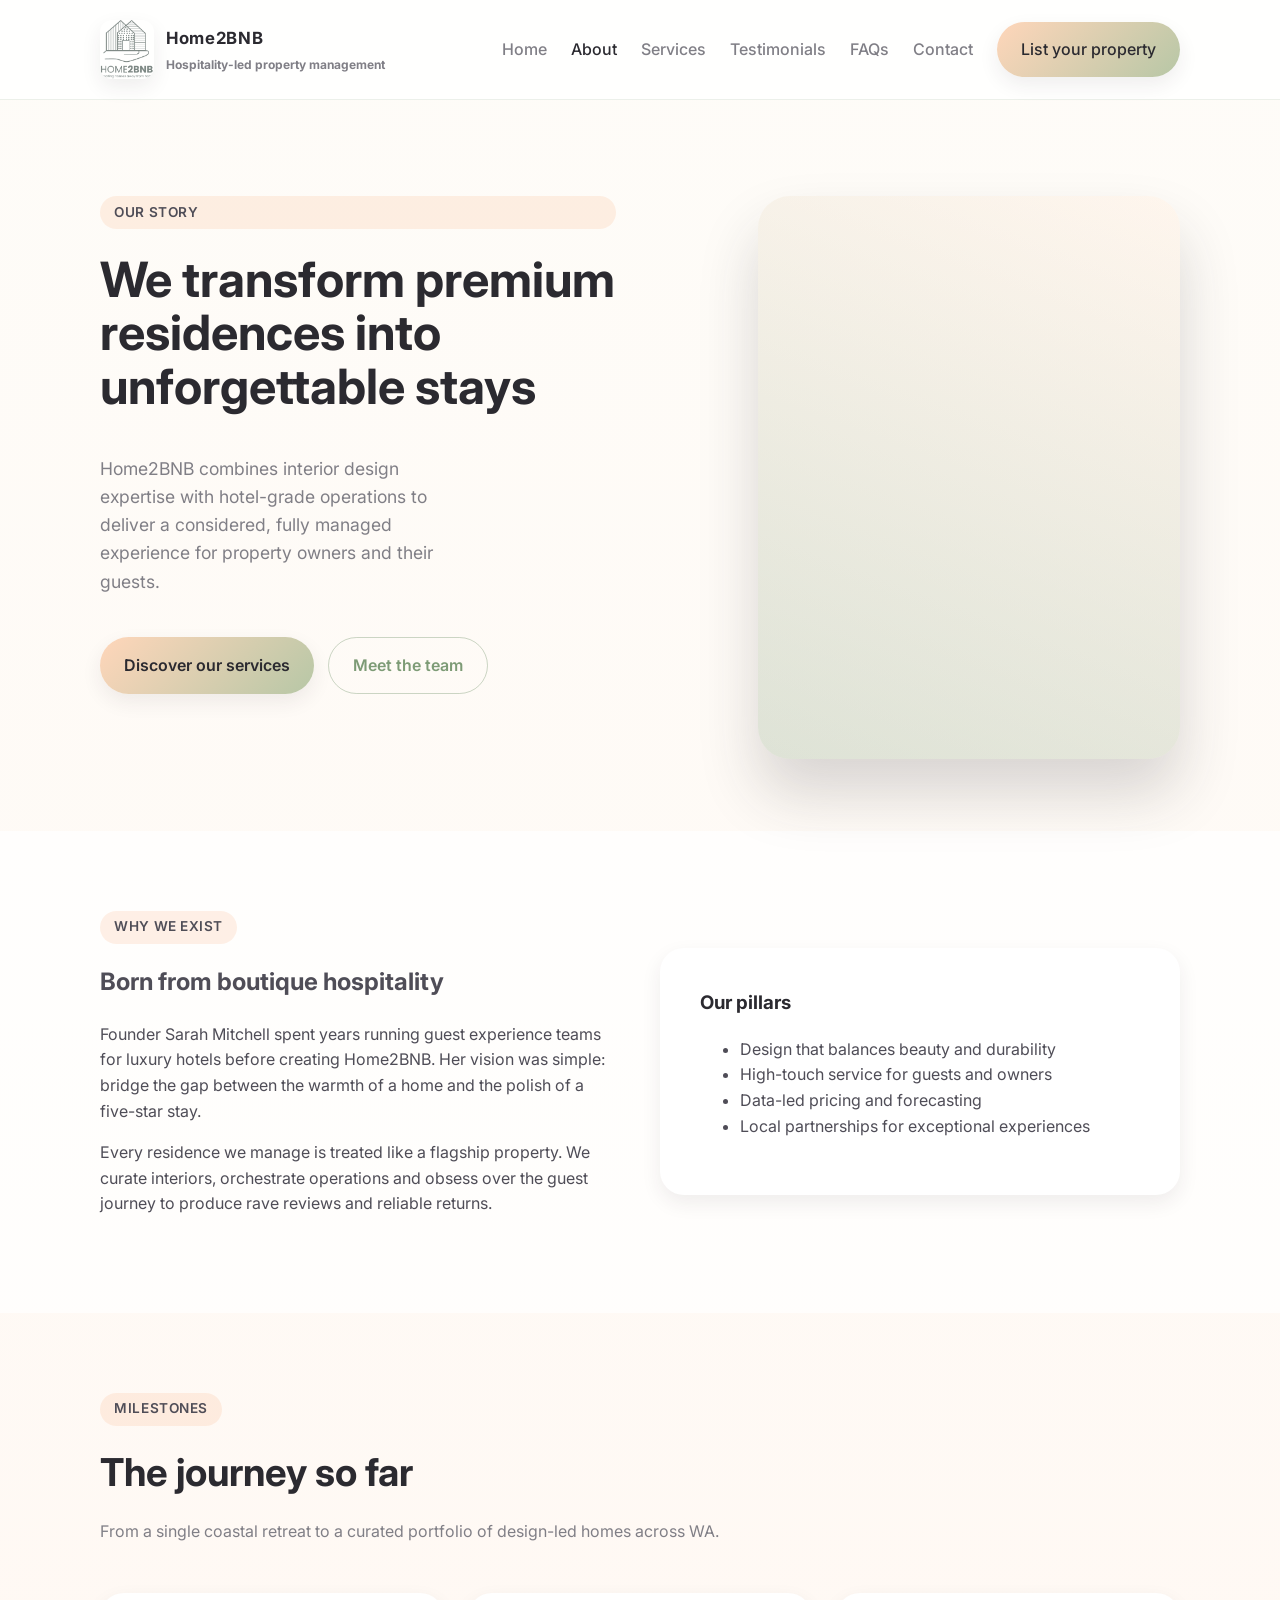
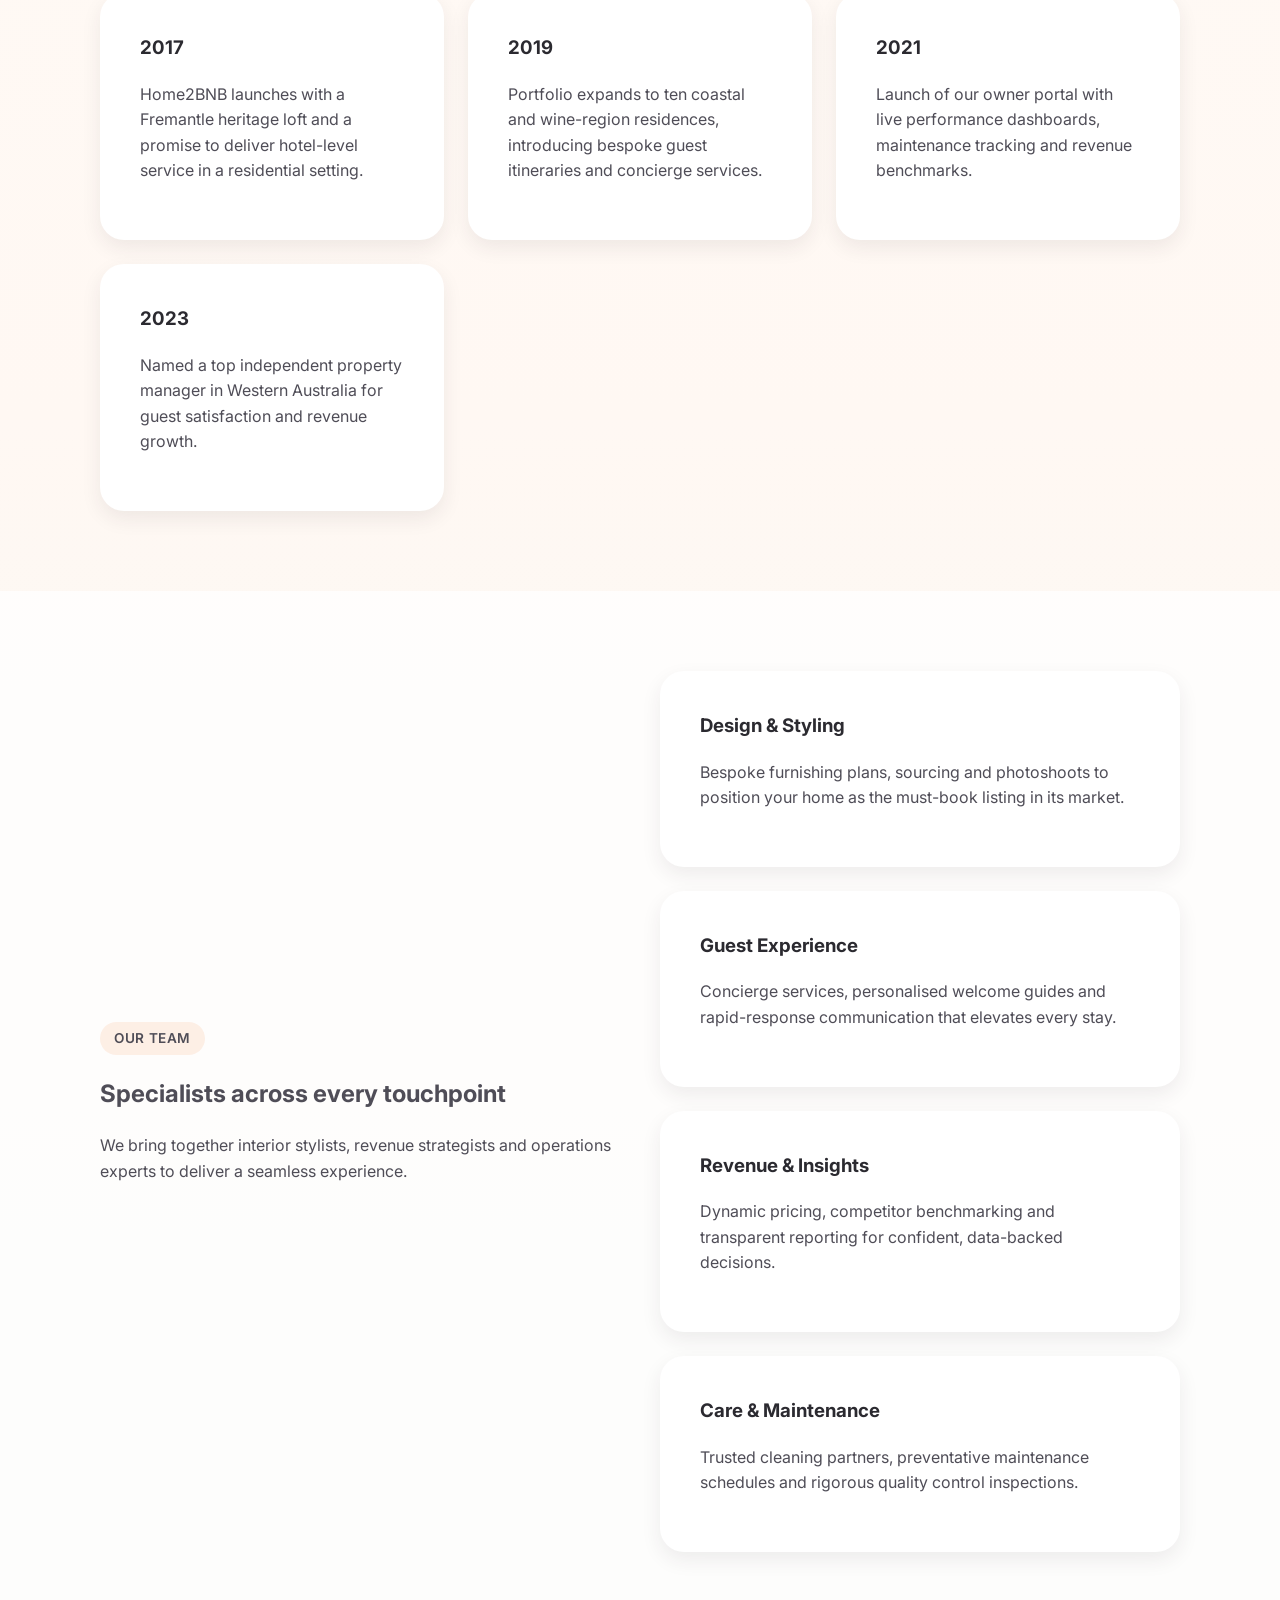
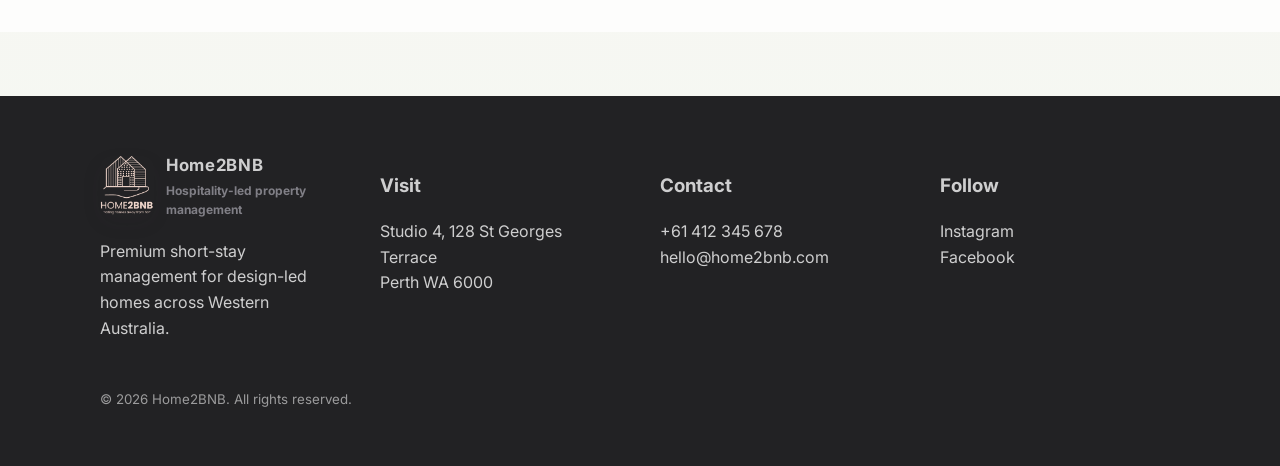
==== commit 1d2e848b: "Rebuild boutique hospitality site" ====
--- a/about.html
+++ b/about.html
@@ -1,22 +1,19 @@
 <!DOCTYPE html>
 <html lang="en">
 <head>
-  <meta charset="utf-8" />
+  <meta charset="UTF-8" />
   <meta name="viewport" content="width=device-width, initial-scale=1" />
-  <meta http-equiv="Cache-Control" content="no-cache, no-store, must-revalidate" />
-  <meta http-equiv="Pragma" content="no-cache" />
-  <meta http-equiv="Expires" content="0" />
-  <title>About – Home2BNB</title>
-  <link rel="preconnect" href="https://fonts.googleapis.com">
-  <link rel="preconnect" href="https://fonts.gstatic.com" crossorigin>
-  <link href="https://fonts.googleapis.com/css2?family=Inter:wght@400;500;600;700&display=swap" rel="stylesheet">
-  <link rel="stylesheet" href="https://cdnjs.cloudflare.com/ajax/libs/font-awesome/6.5.0/css/all.min.css">
+  <title>About — Home2BNB</title>
+  <link rel="preconnect" href="https://fonts.googleapis.com" />
+  <link rel="preconnect" href="https://fonts.gstatic.com" crossorigin />
+  <link href="https://fonts.googleapis.com/css2?family=Inter:wght@400;500;600;700&display=swap" rel="stylesheet" />
+  <link rel="stylesheet" href="https://cdnjs.cloudflare.com/ajax/libs/font-awesome/6.5.0/css/all.min.css" integrity="sha512-d5w9qBcY9qsK0kGugHgdGXNq35p3xNmPR9U1FVLtZL1NVr7DiIP9N6byjHgNsx3Rp3XIanFkFJxsk7ujI8B+Ag==" crossorigin="anonymous" referrerpolicy="no-referrer" />
   <link rel="stylesheet" href="style.css" />
 </head>
 <body>
   <header class="main-header">
     <div class="container header-container">
-      <a href="index.html" class="logo" aria-label="Home2BNB home">
+      <a href="index.html" class="logo">
         <img src="Asset 1.png" alt="Home2BNB logo" />
         <div class="logo-text">
           <span class="logo-name">Home2BNB</span>
@@ -47,168 +44,131 @@
   </header>
 
   <main>
-    <section class="page-hero">
-      <div class="container page-hero__inner">
-        <div>
+    <section class="hero">
+      <div class="container hero__grid">
+        <div class="hero__content">
           <span class="pill">Our story</span>
-          <h1>Creating homes away from home</h1>
-          <p>We founded Home2BNB to bring hotel-level care to privately owned residences. Every stay is shaped by hospitality, transparency and performance so owners and guests feel genuinely looked after.</p>
+          <h1>We transform premium residences into unforgettable stays</h1>
+          <p class="lead">Home2BNB combines interior design expertise with hotel-grade operations to deliver a considered, fully managed experience for property owners and their guests.</p>
           <div class="hero__actions">
-            <a class="btn btn-primary" href="contact.html">Partner with us</a>
-            <a class="btn btn-ghost" href="services.html">What we deliver</a>
-          </div>
-          <div class="page-hero__meta">
-            <div class="meta-card">
-              <strong>2017</strong>
-              <span>Founded in Perth with a guest-first mindset</span>
-            </div>
-            <div class="meta-card">
-              <strong>120+</strong>
-              <span>Homes styled, launched and continuously optimised</span>
-            </div>
+            <a class="btn btn-primary" href="services.html">Discover our services</a>
+            <a class="btn btn-ghost" href="contact.html">Meet the team</a>
           </div>
         </div>
-        <div class="page-hero__visual" style="background-image:url('https://images.unsplash.com/photo-1522202176988-66273c2fd55f?auto=format&fit=crop&w=1600&q=80');"></div>
-      </div>
-    </section>
-
-    <section class="section">
-      <div class="container content-grid content-grid--two">
-        <div>
-          <span class="pill">Mission</span>
-          <h2>Our mission</h2>
-          <p>To be Perth’s most reputable short-stay accommodation specialist by elevating homes into memorable stays and protecting every owner’s investment.</p>
-          <div class="highlight-band">
-            <h3>Our key principles</h3>
-            <ul>
-              <li>Treat every property as if it were our own.</li>
-              <li>Create genuine comfort through thoughtful design details.</li>
-              <li>Communicate with honesty, transparency and care.</li>
-            </ul>
-          </div>
-        </div>
-        <div class="card-stack">
-          <article class="card">
-            <span class="pill">For owners</span>
-            <h3>Performance built on trust</h3>
-            <p>We deliver consistent rental income with proactive updates and detailed reporting so you always know how your property is performing.</p>
-          </article>
-          <article class="card">
-            <span class="pill">For guests</span>
-            <h3>Thoughtful, effortless stays</h3>
-            <p>From curated amenities to rapid-response support, we design each stay to feel warm, generous and seamless.</p>
-          </article>
+        <div class="hero__visual">
+          <div class="hero-photo" style="background-image: url('https://images.unsplash.com/photo-1486304873000-235643847519?auto=format&fit=crop&w=1200&q=80');"></div>
         </div>
       </div>
     </section>
 
     <section class="section section--soft">
-      <div class="container">
-        <div class="section__head">
-          <span class="pill">Founders</span>
-          <h2>Hospitality is personal to us</h2>
-          <p class="section__lead">Rachel and Shaun combine design sensibility, financial acumen and hands-on property experience to steward your investment.</p>
+      <div class="container split">
+        <div class="split__content">
+          <span class="pill">Why we exist</span>
+          <h2>Born from boutique hospitality</h2>
+          <p>Founder Sarah Mitchell spent years running guest experience teams for luxury hotels before creating Home2BNB. Her vision was simple: bridge the gap between the warmth of a home and the polish of a five-star stay.</p>
+          <p>Every residence we manage is treated like a flagship property. We curate interiors, orchestrate operations and obsess over the guest journey to produce rave reviews and reliable returns.</p>
         </div>
-        <div class="card-stack content-grid--two">
-          <article class="card profile-card reveal">
-            <img src="https://home2bnb.com.au/wp-content/uploads/elementor/thumbs/Rachel-2small--o8asxg1kfr8x8tw1uc7tyou9i415flg201jntnlvi0.jpg" alt="Rachel Lam portrait">
-            <div>
-              <h3>Rachel Lam</h3>
-              <span>Founder / Managing Director</span>
-              <p>Rachel has renovated, styled and managed her own portfolio for over a decade. She leads our design language and guest experience, ensuring every property feels intentional and welcoming.</p>
-            </div>
-          </article>
-          <article class="card profile-card reveal" style="--reveal-delay: 160ms;">
-            <img src="https://home2bnb.com.au/wp-content/uploads/elementor/thumbs/SS-small-o8anxoerdf5qtl0gk4tgljxnk830bis4a9xmnk5fi0.png" alt="Shaun Sia portrait">
-            <div>
-              <h3>Shaun Sia</h3>
-              <span>Co-Founder / Director</span>
-              <p>Shaun brings global financial expertise and a builder’s mindset. He oversees operations, compliance and owner communications to keep every stay running smoothly.</p>
-            </div>
-          </article>
+        <div class="split__visual">
+          <div class="panel reveal">
+            <h3>Our pillars</h3>
+            <ul>
+              <li>Design that balances beauty and durability</li>
+              <li>High-touch service for guests and owners</li>
+              <li>Data-led pricing and forecasting</li>
+              <li>Local partnerships for exceptional experiences</li>
+            </ul>
+          </div>
         </div>
       </div>
     </section>
 
     <section class="section">
-      <div class="container content-grid content-grid--two">
-        <div>
-          <span class="pill">Why it matters</span>
-          <h2>We see every detail through the lens of hospitality</h2>
-          <p>From first consultation to guest checkout, our team orchestrates each moment with empathy. You gain a trusted partner who cares about experience, reputation and returns in equal measure.</p>
+      <div class="container">
+        <div class="section__head">
+          <span class="pill">Milestones</span>
+          <h2>The journey so far</h2>
+          <p class="section__lead">From a single coastal retreat to a curated portfolio of design-led homes across WA.</p>
         </div>
-        <div class="card highlight-band">
-          <h3>What our owners value most</h3>
-          <ul>
-            <li>Direct access to our founders and operations team.</li>
-            <li>Tailored revenue strategies grounded in market insight.</li>
-            <li>Hotel-grade housekeeping, maintenance and guest care.</li>
-          </ul>
-          <a class="text-link" href="testimonials.html">Read owner testimonials <i class="fa-solid fa-arrow-right"></i></a>
+        <div class="duo-grid">
+          <div class="panel reveal">
+            <h3>2017</h3>
+            <p>Home2BNB launches with a Fremantle heritage loft and a promise to deliver hotel-level service in a residential setting.</p>
+          </div>
+          <div class="panel reveal" style="--reveal-delay: 120ms;">
+            <h3>2019</h3>
+            <p>Portfolio expands to ten coastal and wine-region residences, introducing bespoke guest itineraries and concierge services.</p>
+          </div>
+          <div class="panel reveal" style="--reveal-delay: 240ms;">
+            <h3>2021</h3>
+            <p>Launch of our owner portal with live performance dashboards, maintenance tracking and revenue benchmarks.</p>
+          </div>
+          <div class="panel reveal" style="--reveal-delay: 360ms;">
+            <h3>2023</h3>
+            <p>Named a top independent property manager in Western Australia for guest satisfaction and revenue growth.</p>
+          </div>
         </div>
       </div>
     </section>
 
-    <section class="section section--cta">
-      <div class="container cta-panel">
-        <div class="cta-panel__copy">
-          <span class="pill">Let’s begin</span>
-          <h2>Ready to welcome your next guests?</h2>
-          <p>We’ll build a tailored roadmap for onboarding, styling, pricing and long-term growth of your short-stay property.</p>
+    <section class="section section--soft">
+      <div class="container split">
+        <div class="split__content">
+          <span class="pill">Our team</span>
+          <h2>Specialists across every touchpoint</h2>
+          <p>We bring together interior stylists, revenue strategists and operations experts to deliver a seamless experience.</p>
         </div>
-        <div class="cta-panel__actions">
-          <a class="btn btn-primary" href="mailto:stay@home2bnb.com.au"><i class="fa-solid fa-envelope"></i> Request an appraisal</a>
-          <a class="btn btn-ghost" href="tel:+61411880646"><i class="fa-solid fa-phone"></i> Call +61 411 880 646</a>
+        <div class="split__visual">
+          <div class="duo-grid">
+            <div class="panel reveal">
+              <h3>Design &amp; Styling</h3>
+              <p>Bespoke furnishing plans, sourcing and photoshoots to position your home as the must-book listing in its market.</p>
+            </div>
+            <div class="panel reveal" style="--reveal-delay: 140ms;">
+              <h3>Guest Experience</h3>
+              <p>Concierge services, personalised welcome guides and rapid-response communication that elevates every stay.</p>
+            </div>
+            <div class="panel reveal" style="--reveal-delay: 280ms;">
+              <h3>Revenue &amp; Insights</h3>
+              <p>Dynamic pricing, competitor benchmarking and transparent reporting for confident, data-backed decisions.</p>
+            </div>
+            <div class="panel reveal" style="--reveal-delay: 420ms;">
+              <h3>Care &amp; Maintenance</h3>
+              <p>Trusted cleaning partners, preventative maintenance schedules and rigorous quality control inspections.</p>
+            </div>
+          </div>
         </div>
       </div>
     </section>
   </main>
 
-  <footer class="site-footer">
+  <footer class="footer">
     <div class="container footer__grid">
-      <div class="footer__brand">
-        <a href="index.html" class="logo">
-          <img src="Asset 2.png" alt="Home2BNB secondary logo" />
+      <div>
+        <a href="index.html" class="logo" aria-label="Home2BNB home">
+          <img src="Asset 2.png" alt="Home2BNB icon" />
           <div class="logo-text">
             <span class="logo-name">Home2BNB</span>
-            <span class="logo-tagline">Boutique property management</span>
+            <span class="logo-tagline">Hospitality-led property management</span>
           </div>
         </a>
-        <p>Premium short-stay management across Perth and beyond.</p>
+        <p>Premium short-stay management for design-led homes across Western Australia.</p>
       </div>
-      <div class="footer__column">
-        <h4>Company</h4>
-        <ul>
-          <li><a href="about.html">About</a></li>
-          <li><a href="services.html">Services</a></li>
-          <li><a href="testimonials.html">Testimonials</a></li>
-        </ul>
+      <div>
+        <h3>Visit</h3>
+        <p>Studio 4, 128 St Georges Terrace<br />Perth WA 6000</p>
       </div>
-      <div class="footer__column">
-        <h4>Resources</h4>
-        <ul>
-          <li><a href="faqs.html">FAQs</a></li>
-          <li><a href="services.html#pricing">Pricing</a></li>
-          <li><a href="contact.html">Contact</a></li>
-        </ul>
+      <div>
+        <h3>Contact</h3>
+        <p><a href="tel:+61412345678">+61 412 345 678</a><br /><a href="mailto:hello@home2bnb.com">hello@home2bnb.com</a></p>
       </div>
-      <div class="footer__column">
-        <h4>Get in touch</h4>
-        <ul>
-          <li><a href="mailto:stay@home2bnb.com.au">stay@home2bnb.com.au</a></li>
-          <li><a href="tel:+61411880646">+61 411 880 646</a></li>
-          <li>Perth, Western Australia</li>
-        </ul>
+      <div>
+        <h3>Follow</h3>
+        <p><a href="https://www.instagram.com" target="_blank" rel="noreferrer">Instagram</a><br /><a href="https://www.facebook.com" target="_blank" rel="noreferrer">Facebook</a></p>
       </div>
     </div>
-    <div class="footer__bottom">
-      <div class="container">
-        <span>© 2025 Home2BNB. All rights reserved.</span>
-        <nav aria-label="Legal links">
-          <a href="#">Privacy</a>
-          <a href="#">Terms</a>
-        </nav>
-      </div>
+    <div class="container">
+      <small>© <span id="year">2024</span> Home2BNB. All rights reserved.</small>
     </div>
   </footer>
 
--- a/style.css
+++ b/style.css
@@ -1,26 +1,25 @@
-/* =====================================================
-   Home2BNB — Boutique Hospitality Theme
-   Updated to mirror the refined peach & sage aesthetic
-   ===================================================== */
-
 :root {
-  --sand-50: #f7f1e6;
-  --sand-100: #efe5d5;
-  --sand-200: #e3d6c0;
-  --sage-200: #dde9e3;
-  --sage-500: #8aa69a;
-  --peach-400: #f5c7a5;
-  --ink-900: #0f233d;
-  --ink-700: #344559;
-  --ink-500: #5a6573;
-  --white: #ffffff;
+  --color-peach-50: #fff8f3;
+  --color-peach-100: #ffe9da;
+  --color-peach-200: #ffd6ba;
+  --color-peach-400: #f8a978;
+  --color-sage-50: #f3f7f2;
+  --color-sage-100: #dfe9e0;
+  --color-sage-300: #b7c7a6;
+  --color-sage-500: #7d9b76;
+  --color-charcoal: #2b2a30;
+  --color-slate: #4f4d57;
+  --color-muted: #807f86;
+  --color-white: #ffffff;
+  --color-cream: #fefcf8;
+  --shadow-sm: 0 8px 20px rgba(45, 44, 51, 0.08);
+  --shadow-md: 0 20px 45px rgba(45, 44, 51, 0.12);
+  --shadow-lg: 0 35px 60px rgba(45, 44, 51, 0.18);
   --radius-lg: 32px;
   --radius-md: 24px;
   --radius-sm: 16px;
-  --shadow-lg: 0 40px 80px rgba(15, 35, 61, 0.18);
-  --shadow-md: 0 22px 60px rgba(15, 35, 61, 0.12);
-  --shadow-sm: 0 12px 30px rgba(15, 35, 61, 0.10);
-  --max-width: 1120px;
+  --container: min(1080px, calc(100% - 48px));
+  --transition-base: 240ms ease;
 }
 
 * {
@@ -28,19 +27,19 @@
 }
 
 html {
-  font-size: 16px;
   scroll-behavior: smooth;
 }
 
 body {
   margin: 0;
-  font-family: "Inter", system-ui, -apple-system, "Segoe UI", sans-serif;
-  color: var(--ink-900);
+  font-family: "Inter", "Segoe UI", -apple-system, BlinkMacSystemFont, sans-serif;
+  background: linear-gradient(180deg, var(--color-cream) 0%, var(--color-peach-50) 55%, var(--color-sage-50) 100%);
+  color: var(--color-slate);
   line-height: 1.6;
-  background:
-    radial-gradient(100% 120% at 0% -10%, rgba(245, 199, 165, 0.32), transparent 55%),
-    radial-gradient(70% 90% at 110% 10%, rgba(138, 166, 154, 0.24), transparent 65%),
-    var(--sand-50);
+}
+
+body.nav-open {
+  overflow: hidden;
 }
 
 a {
@@ -49,1126 +48,781 @@
 }
 
 a:hover,
-a:focus {
-  opacity: 0.88;
+a:focus-visible {
+  text-decoration: underline;
+  text-decoration-color: var(--color-peach-400);
+  text-decoration-thickness: 2px;
+  text-underline-offset: 4px;
 }
 
 img {
+  max-width: 100%;
   display: block;
-  max-width: 100%;
-  height: auto;
+}
+
+main {
+  display: block;
 }
 
 .container {
-  width: min(var(--max-width), 92%);
-  margin-inline: auto;
-}
-
-main {
-  overflow: hidden;
-}
-
-/* ===================== HEADER ===================== */
+  width: var(--container);
+  margin: 0 auto;
+}
+
+.btn {
+  display: inline-flex;
+  align-items: center;
+  justify-content: center;
+  gap: 0.5rem;
+  padding: 0.9rem 1.5rem;
+  border-radius: 999px;
+  font-weight: 600;
+  border: none;
+  cursor: pointer;
+  text-decoration: none;
+  transition: transform var(--transition-base), box-shadow var(--transition-base);
+}
+
+.btn-primary {
+  background: linear-gradient(135deg, var(--color-peach-200), var(--color-sage-300));
+  color: var(--color-charcoal);
+  box-shadow: var(--shadow-sm);
+}
+
+.btn-primary:hover,
+.btn-primary:focus-visible {
+  transform: translateY(-2px);
+  box-shadow: var(--shadow-md);
+}
+
+.btn-ghost {
+  background: transparent;
+  color: var(--color-sage-500);
+  border: 1px solid rgba(125, 155, 118, 0.4);
+}
+
+.btn-ghost:hover,
+.btn-ghost:focus-visible {
+  border-color: var(--color-sage-500);
+  color: var(--color-sage-500);
+  transform: translateY(-2px);
+}
+
+.text-link {
+  font-weight: 600;
+  color: var(--color-sage-500);
+  display: inline-flex;
+  align-items: center;
+  gap: 0.35rem;
+}
+
+.pill {
+  display: inline-flex;
+  align-items: center;
+  padding: 0.35rem 0.9rem;
+  border-radius: 999px;
+  font-size: 0.85rem;
+  font-weight: 600;
+  background: rgba(248, 169, 120, 0.18);
+  color: var(--color-slate);
+  letter-spacing: 0.04em;
+  text-transform: uppercase;
+}
+
 .main-header {
   position: sticky;
   top: 0;
-  z-index: 80;
-  background: rgba(247, 241, 230, 0.85);
-  backdrop-filter: blur(18px);
-  border-bottom: 1px solid rgba(15, 35, 61, 0.06);
+  z-index: 10;
+  background: rgba(255, 255, 255, 0.85);
+  backdrop-filter: blur(14px);
+  border-bottom: 1px solid rgba(125, 155, 118, 0.15);
 }
 
 .header-container {
   display: flex;
   align-items: center;
   justify-content: space-between;
-  min-height: 80px;
-  gap: 24px;
+  padding: 1.25rem 0;
+  gap: 1.5rem;
 }
 
 .logo {
   display: inline-flex;
   align-items: center;
-  gap: 16px;
+  gap: 0.75rem;
+  font-weight: 700;
+  color: var(--color-charcoal);
 }
 
 .logo img {
-  width: 52px;
-  height: 52px;
-  object-fit: contain;
+  width: 54px;
+  height: auto;
+  border-radius: 12px;
+  box-shadow: var(--shadow-sm);
 }
 
 .logo-text {
   display: flex;
   flex-direction: column;
-  gap: 4px;
+  gap: 0.15rem;
 }
 
 .logo-name {
-  font-weight: 700;
+  font-size: 1.05rem;
   letter-spacing: 0.04em;
-  text-transform: uppercase;
-  font-size: 0.85rem;
-  color: var(--ink-900);
 }
 
 .logo-tagline {
   font-size: 0.75rem;
-  color: var(--ink-500);
-  letter-spacing: 0.02em;
+  color: var(--color-muted);
+}
+
+.nav-menu ul {
+  list-style: none;
+  display: flex;
+  gap: 1.5rem;
+  margin: 0;
+  padding: 0;
+  align-items: center;
+}
+
+.nav-menu a {
+  font-weight: 500;
+  color: var(--color-muted);
+  transition: color var(--transition-base);
+}
+
+.nav-menu .is-active a,
+.nav-menu a:hover,
+.nav-menu a:focus-visible {
+  color: var(--color-charcoal);
+}
+
+.nav-menu .cta a {
+  color: var(--color-charcoal);
 }
 
 .nav-toggle {
   display: none;
-  background: var(--white);
   border: none;
-  padding: 14px 16px;
-  border-radius: var(--radius-sm);
-  box-shadow: var(--shadow-sm);
+  background: transparent;
   cursor: pointer;
+  padding: 0.5rem;
 }
 
 .nav-toggle-icon {
-  display: flex;
+  width: 28px;
+  height: 18px;
+  position: relative;
+  display: inline-flex;
   flex-direction: column;
-  gap: 6px;
+  justify-content: space-between;
 }
 
 .nav-toggle-icon span {
-  width: 24px;
-  height: 2px;
-  background: var(--ink-900);
+  display: block;
+  height: 3px;
   border-radius: 999px;
-  transition: transform 0.28s ease, opacity 0.28s ease;
-}
-
-.nav-toggle.is-active .nav-toggle-icon span:nth-child(1) {
-  transform: translateY(8px) rotate(45deg);
-}
-
-.nav-toggle.is-active .nav-toggle-icon span:nth-child(2) {
+  background: var(--color-charcoal);
+  transition: transform 200ms ease, opacity 200ms ease;
+}
+
+.nav-toggle[aria-expanded="true"] .nav-toggle-icon span:nth-child(1) {
+  transform: translateY(7.5px) rotate(45deg);
+}
+
+.nav-toggle[aria-expanded="true"] .nav-toggle-icon span:nth-child(2) {
   opacity: 0;
 }
 
-.nav-toggle.is-active .nav-toggle-icon span:nth-child(3) {
-  transform: translateY(-8px) rotate(-45deg);
-}
-
-.nav-menu ul {
-  list-style: none;
-  display: flex;
-  align-items: center;
-  gap: 28px;
-  margin: 0;
-  padding: 0;
-}
-
-.nav-menu a {
-  font-weight: 500;
-  color: var(--ink-700);
-}
-
-.nav-menu .is-active a {
-  color: var(--ink-900);
-}
-
-.nav-menu .cta .btn {
-  box-shadow: none;
-}
-
-body.nav-open {
-  overflow: hidden;
-}
-
-/* ===================== HERO ===================== */
+.nav-toggle[aria-expanded="true"] .nav-toggle-icon span:nth-child(3) {
+  transform: translateY(-7.5px) rotate(-45deg);
+}
+
 .hero {
-  padding: 120px 0 88px;
+  padding: 6rem 0 4.5rem;
 }
 
 .hero__grid {
   display: grid;
-  grid-template-columns: 1.1fr 0.9fr;
-  gap: 72px;
-  align-items: center;
-}
-
-.pill {
-  display: inline-flex;
-  align-items: center;
-  gap: 8px;
-  padding: 6px 14px;
-  border-radius: 999px;
-  font-size: 0.8rem;
-  font-weight: 600;
-  letter-spacing: 0.06em;
-  text-transform: uppercase;
-  background: rgba(138, 166, 154, 0.16);
-  color: var(--ink-700);
-}
-
-.hero h1 {
-  font-size: clamp(2.8rem, 4vw, 3.6rem);
-  line-height: 1.05;
-  margin: 24px 0 16px;
-}
-
-.lead {
+  gap: 3rem;
+  grid-template-columns: repeat(12, 1fr);
+}
+
+.hero__content {
+  grid-column: span 6;
+  display: flex;
+  flex-direction: column;
+  gap: 1.5rem;
+}
+
+.hero__content h1 {
+  font-size: clamp(2.8rem, 3.8vw, 3.8rem);
+  line-height: 1.1;
+  color: var(--color-charcoal);
+  margin: 0;
+}
+
+.hero__content .lead {
   font-size: 1.1rem;
-  color: var(--ink-500);
-  max-width: 560px;
+  color: var(--color-muted);
+  max-width: 34ch;
 }
 
 .hero__actions {
   display: flex;
   flex-wrap: wrap;
-  gap: 16px;
-  margin: 32px 0 40px;
+  gap: 0.85rem;
 }
 
 .hero__stats {
-  display: grid;
-  grid-template-columns: repeat(3, minmax(0, 1fr));
-  gap: 16px;
+  display: flex;
+  gap: 1rem;
+  margin: 1rem 0 0;
+  padding: 0;
+}
+
+.hero__stats .stat-card {
+  list-style: none;
+  min-width: 150px;
+  padding: 1.5rem;
+  border-radius: var(--radius-md);
+  background: var(--color-white);
+  box-shadow: var(--shadow-sm);
+  display: flex;
+  flex-direction: column;
+  gap: 0.35rem;
+}
+
+.stat-card dt {
+  font-size: 2rem;
+  font-weight: 700;
+  color: var(--color-charcoal);
+}
+
+.stat-card dd {
   margin: 0;
-  padding: 0;
-}
-
-.hero__stats dt {
-  font-size: 1.8rem;
-  font-weight: 700;
-  color: var(--ink-900);
-}
-
-.hero__stats dd {
-  margin: 8px 0 0;
-  color: var(--ink-500);
-  font-size: 0.95rem;
-}
-
-.stat-card {
-  background: var(--white);
-  border-radius: var(--radius-md);
-  padding: 24px;
-  box-shadow: var(--shadow-sm);
-  transition: transform 0.3s ease, box-shadow 0.3s ease;
-}
-
-.stat-card:hover {
-  transform: translateY(-6px);
-  box-shadow: var(--shadow-md);
+  font-size: 0.85rem;
+  color: var(--color-muted);
 }
 
 .hero__visual {
-  position: relative;
+  grid-column: 8 / span 5;
+  display: flex;
+  align-items: center;
+  justify-content: center;
 }
 
 .hero-photo {
   position: relative;
+  width: min(520px, 100%);
+  aspect-ratio: 3 / 4;
   border-radius: var(--radius-lg);
-  min-height: 520px;
-  background: url('https://images.unsplash.com/photo-1505691723518-36a5ac3be353?auto=format&fit=crop&w=1600&q=80') center/cover;
+  overflow: hidden;
+  background: url("https://images.unsplash.com/photo-1505691723518-36a5ac3be353?auto=format&fit=crop&w=1200&q=80") center / cover;
   box-shadow: var(--shadow-lg);
-  overflow: hidden;
 }
 
 .hero-photo::after {
   content: "";
   position: absolute;
   inset: 0;
-  background: linear-gradient(160deg, rgba(15, 35, 61, 0.05), rgba(15, 35, 61, 0.35));
+  background: linear-gradient(200deg, rgba(255, 232, 214, 0.3), rgba(125, 155, 118, 0.25));
 }
 
 .floating-card {
   position: absolute;
-  bottom: 40px;
-  left: -40px;
-  background: var(--white);
-  border-radius: var(--radius-md);
-  padding: 24px;
-  width: min(320px, 90%);
-  box-shadow: var(--shadow-lg);
-  display: grid;
-  gap: 12px;
-  animation: float-in 1.1s ease forwards;
+  inset: auto 14% 12% auto;
+  max-width: 250px;
+  padding: 1.25rem;
+  border-radius: var(--radius-sm);
+  background: rgba(255, 255, 255, 0.92);
+  box-shadow: var(--shadow-md);
+  transform: translate3d(0, 40px, 0);
+  animation: floatCard 5.2s ease-in-out infinite;
+}
+
+@keyframes floatCard {
+  0%,
+  100% {
+    transform: translate3d(0, 40px, 0);
+  }
+  50% {
+    transform: translate3d(0, 20px, 0);
+  }
 }
 
 .floating-eyebrow {
+  display: block;
   font-size: 0.75rem;
-  font-weight: 600;
-  letter-spacing: 0.08em;
+  letter-spacing: 0.04em;
+  color: var(--color-muted);
   text-transform: uppercase;
-  color: var(--sage-500);
+  margin-bottom: 0.5rem;
 }
 
 .floating-card p {
   margin: 0;
+  color: var(--color-charcoal);
   font-weight: 600;
-  color: var(--ink-900);
 }
 
 .floating-meta {
-  font-size: 0.85rem;
-  color: var(--ink-500);
-}
-
-/* ===================== BUTTONS ===================== */
-.btn {
-  display: inline-flex;
-  align-items: center;
-  justify-content: center;
-  gap: 10px;
-  padding: 14px 26px;
-  border-radius: 999px;
-  font-weight: 600;
-  font-size: 0.95rem;
-  border: 1px solid transparent;
-  transition: transform 0.25s ease, box-shadow 0.25s ease, background 0.25s ease;
-}
-
-.btn-primary {
-  background: linear-gradient(135deg, #1b3957, #0f233d);
-  color: var(--white);
-  box-shadow: var(--shadow-sm);
-}
-
-.btn-primary:hover {
-  transform: translateY(-3px);
-  box-shadow: var(--shadow-md);
-}
-
-.btn-ghost {
-  background: rgba(15, 35, 61, 0.08);
-  color: var(--ink-900);
-  border-color: rgba(15, 35, 61, 0.12);
-}
-
-.btn-ghost:hover {
-  background: rgba(15, 35, 61, 0.12);
-}
-
-.btn-outline {
-  border-color: rgba(15, 35, 61, 0.22);
-  color: var(--ink-900);
-  background: transparent;
-}
-
-.btn-outline:hover {
-  border-color: rgba(15, 35, 61, 0.35);
-}
-
-.text-link {
-  display: inline-flex;
-  align-items: center;
-  gap: 10px;
-  font-weight: 600;
-  color: var(--ink-900);
-}
-
-.text-link i {
-  transition: transform 0.25s ease;
-}
-
-.text-link:hover i {
-  transform: translateX(6px);
-}
-
-/* ===================== GENERIC SECTION LAYOUT ===================== */
+  margin-top: 0.75rem;
+  font-size: 0.8rem;
+  color: var(--color-muted);
+}
+
 .section {
-  padding: 96px 0;
-  position: relative;
+  padding: 5rem 0;
 }
 
 .section--soft {
-  background: linear-gradient(180deg, rgba(221, 233, 227, 0.42), rgba(247, 241, 230, 0.65));
-}
-
-.section--gallery {
-  background: var(--white);
+  background: rgba(255, 255, 255, 0.75);
 }
 
 .section__head {
-  text-align: left;
-  max-width: 620px;
-  margin-bottom: 52px;
+  display: flex;
+  flex-direction: column;
+  gap: 1rem;
+  align-items: flex-start;
+  margin-bottom: 3rem;
+  max-width: 640px;
 }
 
 .section__head h2 {
-  margin: 16px 0 12px;
-  font-size: clamp(2.2rem, 3.4vw, 2.8rem);
-  line-height: 1.1;
+  font-size: clamp(2rem, 3vw, 2.85rem);
+  color: var(--color-charcoal);
+  margin: 0;
 }
 
 .section__lead {
-  color: var(--ink-500);
   margin: 0;
-}
-
-/* ===================== PAGE HERO (INTERIOR) ===================== */
-.page-hero {
-  padding: 140px 0 96px;
-  background: linear-gradient(135deg, rgba(221, 233, 227, 0.55), rgba(247, 241, 230, 0.8));
-}
-
-.page-hero__inner {
-  display: grid;
-  grid-template-columns: repeat(2, minmax(0, 1fr));
-  gap: 64px;
-  align-items: center;
-}
-
-.page-hero__inner h1 {
-  font-size: clamp(2.6rem, 4vw, 3.3rem);
-  margin: 18px 0 12px;
-}
-
-.page-hero__inner p {
-  color: var(--ink-500);
-  margin-bottom: 0;
-}
-
-.page-hero__visual {
-  min-height: 420px;
-  border-radius: var(--radius-lg);
-  background-size: cover;
-  background-position: center;
-  box-shadow: var(--shadow-lg);
-  position: relative;
-  overflow: hidden;
-}
-
-.page-hero__visual::after {
-  content: "";
-  position: absolute;
-  inset: 0;
-  background: linear-gradient(180deg, rgba(15, 35, 61, 0.05), rgba(15, 35, 61, 0.35));
-}
-
-.page-hero__meta {
-  display: flex;
-  gap: 24px;
-  margin-top: 32px;
-  flex-wrap: wrap;
-}
-
-.meta-card {
-  background: var(--white);
-  border-radius: var(--radius-md);
-  padding: 20px 24px;
-  box-shadow: var(--shadow-sm);
-  min-width: 180px;
-}
-
-.meta-card strong {
-  display: block;
-  font-size: 1.1rem;
-  color: var(--ink-900);
-}
-
-.meta-card span {
-  display: block;
-  margin-top: 6px;
-  font-size: 0.9rem;
-  color: var(--ink-500);
-}
-
-/* ===================== GENERIC GRID HELPERS ===================== */
-.content-grid {
-  display: grid;
-  gap: 36px;
-}
-
-.content-grid--two {
-  grid-template-columns: repeat(2, minmax(0, 1fr));
-  align-items: start;
-}
-
-.card-stack {
-  display: grid;
-  gap: 20px;
-}
-
-.card {
-  background: var(--white);
-  border-radius: var(--radius-md);
-  padding: 28px;
-  box-shadow: var(--shadow-sm);
-}
-
-.card h3 {
-  margin-top: 0;
-  margin-bottom: 12px;
-}
-
-.card p:last-child {
-  margin-bottom: 0;
-}
-
-.profile-card {
-  display: grid;
-  gap: 18px;
-}
-
-.profile-card img {
-  border-radius: var(--radius-md);
-  width: 100%;
-  box-shadow: var(--shadow-sm);
-}
-
-.profile-card h3 {
-  margin: 0;
-}
-
-.profile-card span {
-  display: block;
-  font-size: 0.9rem;
-  color: var(--ink-500);
-}
-
-.highlight-band {
-  display: grid;
-  gap: 20px;
-  padding: 32px;
-  border-radius: var(--radius-lg);
-  background: rgba(255, 255, 255, 0.78);
-  box-shadow: var(--shadow-sm);
-}
-
-.highlight-band ul {
-  margin: 0;
-  padding-left: 20px;
-  color: var(--ink-500);
-  display: grid;
-  gap: 10px;
-}
-
-.step-list {
-  list-style: none;
-  padding: 0;
-  margin: 0;
-  display: grid;
-  gap: 18px;
-  counter-reset: step;
-}
-
-.step-list li {
-  counter-increment: step;
-  position: relative;
-  background: var(--white);
-  border-radius: var(--radius-md);
-  padding: 28px 28px 28px 88px;
-  box-shadow: var(--shadow-sm);
-}
-
-.step-list li::before {
-  content: counter(step, decimal-leading-zero);
-  position: absolute;
-  left: 28px;
-  top: 28px;
-  font-weight: 700;
-  font-size: 1.2rem;
-  letter-spacing: 0.08em;
-  color: var(--ink-900);
-}
-
-.service-matrix {
-  display: grid;
-  gap: 20px;
-}
-
-.service-matrix .card {
-  display: grid;
-  gap: 14px;
-}
-
-/* ===================== FAQ ===================== */
-.faq-list {
-  display: grid;
-  gap: 18px;
-}
-
-.faq-item {
-  background: var(--white);
-  border-radius: var(--radius-md);
-  padding: 24px 28px;
-  box-shadow: var(--shadow-sm);
-}
-
-.faq-item h3 {
-  margin: 0 0 10px;
-  font-size: 1.2rem;
-}
-
-.faq-item p {
-  margin: 0;
-  color: var(--ink-500);
-}
-
-/* ===================== CONTACT ===================== */
-.contact-grid {
-  display: grid;
-  gap: 32px;
-  grid-template-columns: repeat(2, minmax(0, 1fr));
-}
-
-.contact-card {
-  background: var(--white);
-  border-radius: var(--radius-lg);
-  padding: 32px;
-  box-shadow: var(--shadow-md);
-  display: grid;
-  gap: 16px;
-}
-
-.contact-card a {
-  font-weight: 600;
-}
-
-.form-card form {
-  display: grid;
-  gap: 16px;
-}
-
-.form-card label {
-  display: grid;
-  gap: 8px;
-  font-weight: 600;
-  color: var(--ink-700);
-}
-
-.form-card input,
-.form-card textarea {
-  padding: 14px 16px;
-  border-radius: var(--radius-sm);
-  border: 1px solid rgba(15, 35, 61, 0.18);
-  font: inherit;
-  resize: vertical;
-}
-
-.form-card textarea {
-  min-height: 140px;
-}
-
-/* ===================== TESTIMONIAL GRID ===================== */
-.testimonial-grid {
-  display: grid;
-  gap: 20px;
-  grid-template-columns: repeat(3, minmax(0, 1fr));
-}
-
-.testimonial-card {
-  background: var(--white);
-  border-radius: var(--radius-md);
-  padding: 28px;
-  box-shadow: var(--shadow-sm);
-  display: grid;
-  gap: 18px;
-}
-
-.testimonial-card .quote {
-  font-size: 1.05rem;
-  color: var(--ink-700);
-}
-
-.testimonial-card .meta {
-  display: flex;
-  align-items: center;
-  gap: 14px;
-  font-weight: 600;
-}
-
-.testimonial-card .meta span {
-  display: block;
-  font-size: 0.85rem;
-  color: var(--ink-500);
-}
-
-/* ===================== FEATURE GRID ===================== */
+  color: var(--color-muted);
+}
+
 .feature-grid {
   display: grid;
-  grid-template-columns: repeat(3, minmax(0, 1fr));
-  gap: 24px;
+  grid-template-columns: repeat(auto-fit, minmax(240px, 1fr));
+  gap: 1.5rem;
 }
 
 .feature-card {
   position: relative;
-  padding: 32px;
-  border-radius: var(--radius-lg);
-  min-height: 320px;
-  display: flex;
-  flex-direction: column;
-  justify-content: flex-end;
-  color: var(--white);
-  background: #0f233d;
+  padding: 2.75rem 2.25rem;
+  border-radius: var(--radius-md);
+  color: var(--color-white);
   overflow: hidden;
+  background: rgba(125, 155, 118, 0.8);
   box-shadow: var(--shadow-sm);
-  transform: translateY(10px);
-  transition: transform 0.4s ease, box-shadow 0.4s ease;
+  min-height: 280px;
+  isolation: isolate;
+  transform: translateY(16px);
+  transition: transform var(--transition-base), box-shadow var(--transition-base);
 }
 
 .feature-card::before {
   content: "";
   position: absolute;
   inset: 0;
-  background: linear-gradient(180deg, rgba(15, 35, 61, 0.1) 0%, rgba(15, 35, 61, 0.75) 100%), var(--bg, transparent);
-  z-index: 1;
+  background: var(--bg, rgba(0, 0, 0, 0.45)) center / cover;
+  z-index: -2;
 }
 
 .feature-card::after {
   content: "";
   position: absolute;
   inset: 0;
-  background: var(--bg, transparent);
-  background-image: var(--bg);
-  background-size: cover;
-  background-position: center;
-  z-index: 0;
-  transform: scale(1.03);
-}
-
-.feature-card > * {
-  position: relative;
-  z-index: 2;
+  background: linear-gradient(180deg, rgba(15, 15, 18, 0.05), rgba(15, 15, 18, 0.65));
+  z-index: -1;
+}
+
+.feature-card:hover,
+.feature-card:focus-within {
+  transform: translateY(0);
+  box-shadow: var(--shadow-md);
 }
 
 .feature-card__eyebrow {
-  font-weight: 600;
-  letter-spacing: 0.08em;
+  font-size: 0.8rem;
   text-transform: uppercase;
-  font-size: 0.75rem;
-  opacity: 0.9;
+  letter-spacing: 0.1em;
+  color: rgba(255, 255, 255, 0.8);
 }
 
 .feature-card h3 {
-  font-size: 1.65rem;
-  margin: 12px 0;
+  margin: 0.75rem 0;
+  font-size: 1.5rem;
+  line-height: 1.25;
 }
 
 .feature-card p {
   margin: 0;
-  color: rgba(255, 255, 255, 0.86);
-}
-
-.feature-card:hover {
-  transform: translateY(-8px);
-  box-shadow: var(--shadow-md);
-}
-
-/* ===================== SPLIT SECTION ===================== */
+  color: rgba(255, 255, 255, 0.82);
+}
+
 .split {
   display: grid;
-  grid-template-columns: repeat(2, minmax(0, 1fr));
-  gap: 64px;
+  gap: 2.5rem;
+  grid-template-columns: repeat(auto-fit, minmax(280px, 1fr));
   align-items: center;
 }
 
 .checklist {
   list-style: none;
+  display: grid;
+  gap: 1rem;
+  margin: 1.5rem 0 2rem;
   padding: 0;
-  margin: 32px 0 40px;
-  display: grid;
-  gap: 16px;
 }
 
 .checklist li {
-  padding-left: 38px;
+  padding: 1rem 1.25rem;
+  border-radius: var(--radius-sm);
+  background: var(--color-white);
+  box-shadow: var(--shadow-sm);
   position: relative;
-  color: var(--ink-500);
   font-weight: 500;
+  color: var(--color-slate);
 }
 
 .checklist li::before {
   content: "\f00c";
   font-family: "Font Awesome 6 Free";
   font-weight: 900;
-  position: absolute;
-  left: 0;
-  top: 2px;
-  width: 28px;
-  height: 28px;
-  border-radius: 50%;
-  display: grid;
-  place-items: center;
-  background: rgba(138, 166, 154, 0.28);
-  color: var(--ink-900);
+  color: var(--color-sage-500);
+  margin-right: 0.85rem;
 }
 
 .gradient-panel {
-  background: linear-gradient(160deg, rgba(15, 35, 61, 0.95), rgba(27, 57, 87, 0.78));
-  color: var(--white);
-  padding: 40px;
-  border-radius: var(--radius-lg);
-  box-shadow: var(--shadow-lg);
-  display: grid;
-  gap: 16px;
+  background: linear-gradient(140deg, rgba(255, 232, 214, 0.95), rgba(186, 205, 170, 0.9));
+  padding: 2.75rem;
+  border-radius: var(--radius-md);
+  box-shadow: var(--shadow-md);
 }
 
 .gradient-panel h3 {
-  margin: 0;
-  font-size: 1.4rem;
+  margin-top: 0;
+  color: var(--color-charcoal);
 }
 
 .gradient-panel ul {
-  margin: 0;
-  padding-left: 20px;
-  color: rgba(255, 255, 255, 0.82);
-  display: grid;
-  gap: 10px;
-}
-
-/* ===================== GALLERY ===================== */
+  margin: 1.5rem 0 0;
+  padding-left: 1.25rem;
+  color: var(--color-slate);
+}
+
+.section--gallery {
+  background: linear-gradient(180deg, rgba(255, 255, 255, 0.85), rgba(255, 231, 214, 0.6));
+}
+
 .property-grid {
   display: grid;
-  grid-template-columns: repeat(3, minmax(0, 1fr));
-  gap: 24px;
+  gap: 1.25rem;
+  grid-template-columns: repeat(auto-fit, minmax(240px, 1fr));
 }
 
 .property-card {
   position: relative;
-  border-radius: var(--radius-lg);
-  padding: 28px;
-  min-height: 320px;
-  color: var(--white);
+  padding: 2rem;
+  border-radius: var(--radius-md);
+  min-height: 260px;
+  display: flex;
+  flex-direction: column;
+  justify-content: flex-end;
+  color: var(--color-white);
   overflow: hidden;
+  background: rgba(125, 155, 118, 0.85);
+  transform: translateY(16px);
+  transition: transform var(--transition-base), box-shadow var(--transition-base);
   box-shadow: var(--shadow-sm);
-  transition: transform 0.35s ease, box-shadow 0.35s ease;
 }
 
 .property-card::before {
   content: "";
   position: absolute;
   inset: 0;
-  background-image: var(--bg);
-  background-size: cover;
-  background-position: center;
-  transform: scale(1.05);
-  z-index: 0;
+  background: var(--bg, rgba(0, 0, 0, 0.45)) center / cover;
+  z-index: -2;
 }
 
 .property-card::after {
   content: "";
   position: absolute;
   inset: 0;
-  background: linear-gradient(180deg, rgba(15, 35, 61, 0.05) 0%, rgba(15, 35, 61, 0.75) 100%);
-  z-index: 1;
-}
-
-.property-card > * {
+  background: linear-gradient(200deg, rgba(22, 23, 25, 0.15), rgba(22, 23, 25, 0.7));
+  z-index: -1;
+}
+
+.property-card:hover,
+.property-card:focus-within {
+  transform: translateY(0);
+  box-shadow: var(--shadow-md);
+}
+
+.property-card__label {
+  font-size: 0.85rem;
+  text-transform: uppercase;
+  letter-spacing: 0.08em;
+  color: rgba(255, 255, 255, 0.8);
+}
+
+.property-card p {
+  margin: 0.75rem 0 0;
+  color: rgba(255, 255, 255, 0.9);
+}
+
+.panel {
+  padding: 2.5rem;
+  border-radius: var(--radius-md);
+  background: var(--color-white);
+  box-shadow: var(--shadow-sm);
+}
+
+.panel h3 {
+  margin-top: 0;
+  color: var(--color-charcoal);
+}
+
+.duo-grid {
+  display: grid;
+  gap: 1.5rem;
+  grid-template-columns: repeat(auto-fit, minmax(280px, 1fr));
+}
+
+.quote-card {
+  padding: 2.5rem;
+  border-radius: var(--radius-md);
+  background: var(--color-white);
+  box-shadow: var(--shadow-sm);
+  display: flex;
+  flex-direction: column;
+  gap: 1rem;
   position: relative;
-  z-index: 2;
-}
-
-.property-card__label {
+}
+
+.quote-card::before {
+  content: "\201C";
+  font-size: 4rem;
+  color: rgba(248, 169, 120, 0.35);
+  position: absolute;
+  top: -1.25rem;
+  left: 1.25rem;
+}
+
+.quote-card p {
+  margin: 0;
+  color: var(--color-slate);
+  font-size: 1.05rem;
+}
+
+.quote-card footer {
   font-weight: 600;
-  letter-spacing: 0.04em;
-  text-transform: uppercase;
-  font-size: 0.8rem;
-}
-
-.property-card p {
-  margin-top: 12px;
-  color: rgba(255, 255, 255, 0.85);
-}
-
-.property-card:hover {
-  transform: translateY(-8px);
-  box-shadow: var(--shadow-md);
-}
-
-/* ===================== OWNER SECTION ===================== */
-.split--reverse {
-  direction: rtl;
-}
-
-.split--reverse > * {
-  direction: ltr;
-}
-
-.portrait-card {
-  background: url('https://images.unsplash.com/photo-1521572267360-ee0c2909d518?auto=format&fit=crop&w=1200&q=80') center/cover;
-  border-radius: var(--radius-lg);
-  min-height: 420px;
-  box-shadow: var(--shadow-lg);
-}
-
-.bio-cards {
+  color: var(--color-sage-500);
+}
+
+.faq-item {
+  border-bottom: 1px solid rgba(125, 155, 118, 0.25);
+  padding: 1.25rem 0;
+}
+
+.faq-item summary {
+  display: flex;
+  align-items: center;
+  justify-content: space-between;
+  font-weight: 600;
+  cursor: pointer;
+  color: var(--color-charcoal);
+}
+
+.faq-item summary::-webkit-details-marker {
+  display: none;
+}
+
+.faq-item summary::after {
+  content: "\f078";
+  font-family: "Font Awesome 6 Free";
+  font-weight: 900;
+  font-size: 0.85rem;
+  color: var(--color-sage-500);
+}
+
+.faq-item[open] summary::after {
+  transform: rotate(180deg);
+}
+
+.faq-item p {
+  margin: 1rem 0 0;
+  color: var(--color-muted);
+}
+
+.contact-grid {
   display: grid;
-  grid-template-columns: repeat(2, minmax(0, 1fr));
-  gap: 18px;
-  margin: 32px 0;
-}
-
-.bio-card {
-  background: var(--white);
+  gap: 2rem;
+  grid-template-columns: repeat(auto-fit, minmax(280px, 1fr));
+}
+
+.contact-card {
+  padding: 2rem;
   border-radius: var(--radius-md);
-  padding: 24px 26px;
+  background: var(--color-white);
   box-shadow: var(--shadow-sm);
-  transition: transform 0.3s ease, box-shadow 0.3s ease;
-}
-
-.bio-card:hover {
-  transform: translateY(-6px);
-  box-shadow: var(--shadow-md);
-}
-
-/* ===================== CTA PANEL ===================== */
-.section--cta {
-  padding: 120px 0;
-  background:
-    linear-gradient(120deg, rgba(15, 35, 61, 0.9), rgba(27, 57, 87, 0.95)),
-    url('https://images.unsplash.com/photo-1522708323590-d24dbb6b0267?auto=format&fit=crop&w=1600&q=80') center/cover;
-  color: var(--white);
-}
-
-.cta-panel {
+}
+
+.contact-card h3 {
+  margin-top: 0;
+}
+
+.contact-card a {
+  display: inline-flex;
+  align-items: center;
+  gap: 0.5rem;
+  font-weight: 600;
+  color: var(--color-sage-500);
+}
+
+.contact-form {
   display: grid;
-  grid-template-columns: repeat(2, minmax(0, 1fr));
-  gap: 48px;
-  align-items: center;
-}
-
-.cta-panel__copy h2 {
-  font-size: clamp(2.2rem, 3.6vw, 3rem);
-  margin: 16px 0 12px;
-}
-
-.cta-panel__copy p {
-  color: rgba(255, 255, 255, 0.84);
-}
-
-.cta-panel__actions {
-  display: grid;
-  gap: 18px;
-}
-
-.cta-panel .btn-ghost {
-  background: rgba(255, 255, 255, 0.12);
-  color: var(--white);
-  border-color: rgba(255, 255, 255, 0.28);
-}
-
-/* ===================== FOOTER ===================== */
-.site-footer {
-  background: var(--ink-900);
+  gap: 1rem;
+}
+
+.contact-form label {
+  font-weight: 600;
+  color: var(--color-charcoal);
+}
+
+.contact-form input,
+.contact-form textarea,
+.contact-form select {
+  padding: 0.85rem 1rem;
+  border-radius: 14px;
+  border: 1px solid rgba(125, 155, 118, 0.25);
+  font-size: 1rem;
+  font-family: inherit;
+  background: var(--color-cream);
+  transition: border-color var(--transition-base), box-shadow var(--transition-base);
+}
+
+.contact-form input:focus,
+.contact-form textarea:focus,
+.contact-form select:focus {
+  border-color: var(--color-sage-500);
+  outline: none;
+  box-shadow: 0 0 0 3px rgba(125, 155, 118, 0.2);
+}
+
+.contact-form textarea {
+  min-height: 140px;
+  resize: vertical;
+}
+
+.footer {
+  padding: 3.5rem 0;
+  background: rgba(24, 23, 26, 0.95);
   color: rgba(255, 255, 255, 0.78);
-  padding: 72px 0 32px;
+  margin-top: 4rem;
 }
 
 .footer__grid {
   display: grid;
-  grid-template-columns: 1.3fr repeat(3, minmax(0, 1fr));
-  gap: 36px;
-}
-
-.footer__brand .logo img {
-  filter: brightness(10);
-}
-
-.footer__brand p {
-  margin-top: 16px;
-  max-width: 280px;
-}
-
-.footer__column h4 {
-  margin: 0 0 14px;
-  color: var(--white);
-  font-size: 0.95rem;
-  letter-spacing: 0.05em;
-  text-transform: uppercase;
-}
-
-.footer__column ul {
-  list-style: none;
-  padding: 0;
-  margin: 0;
-  display: grid;
-  gap: 10px;
-}
-
-.footer__column a:hover {
-  color: var(--white);
-}
-
-.footer__bottom {
-  border-top: 1px solid rgba(255, 255, 255, 0.08);
-  margin-top: 56px;
-  padding-top: 20px;
-  font-size: 0.85rem;
-}
-
-.footer__bottom nav {
-  display: flex;
-  gap: 16px;
-}
-
-.footer__bottom nav a {
-  color: rgba(255, 255, 255, 0.7);
-}
-
-/* ===================== ANIMATIONS ===================== */
+  gap: 2.5rem;
+  grid-template-columns: repeat(auto-fit, minmax(220px, 1fr));
+}
+
+.footer a {
+  color: rgba(255, 255, 255, 0.78);
+}
+
+.footer a:hover,
+.footer a:focus-visible {
+  color: var(--color-white);
+}
+
+.footer small {
+  display: block;
+  margin-top: 2rem;
+  color: rgba(255, 255, 255, 0.55);
+}
+
 .reveal {
   opacity: 0;
-  transform: translateY(28px);
-  transition: opacity 0.7s ease, transform 0.7s ease;
+  transform: translateY(32px);
+  transition: opacity 480ms ease, transform 480ms ease;
   transition-delay: var(--reveal-delay, 0ms);
 }
 
-.reveal.in {
+.reveal.is-visible {
   opacity: 1;
   transform: translateY(0);
 }
 
-@keyframes float-in {
-  from {
-    opacity: 0;
-    transform: translate3d(-20px, 40px, 0);
-  }
-  to {
-    opacity: 1;
-    transform: translate3d(0, 0, 0);
-  }
-}
-
-/* ===================== RESPONSIVE ===================== */
-@media (max-width: 1024px) {
-  .hero__grid,
-  .split,
-  .cta-panel,
-  .page-hero__inner,
-  .content-grid--two,
-  .contact-grid,
-  .testimonial-grid {
+@media (max-width: 960px) {
+  .hero {
+    padding: 5rem 0 3rem;
+  }
+
+  .hero__grid {
     grid-template-columns: 1fr;
   }
 
-  .hero__grid {
-    gap: 48px;
-  }
-
-  .hero-photo {
-    min-height: 400px;
-  }
-
-  .feature-grid,
-  .property-grid,
-  .bio-cards,
-  .card-stack {
-    grid-template-columns: repeat(2, minmax(0, 1fr));
-  }
-
-  .floating-card {
-    left: 24px;
-    bottom: 24px;
-  }
-}
-
-@media (max-width: 900px) {
+  .hero__content,
+  .hero__visual {
+    grid-column: initial;
+  }
+
+  .hero__visual {
+    order: -1;
+  }
+}
+
+@media (max-width: 820px) {
   .nav-toggle {
     display: inline-flex;
   }
 
   .nav-menu {
     position: fixed;
-    inset: 88px 16px auto 16px;
-    padding: 24px;
-    background: var(--white);
+    inset: 90px 1.5rem auto;
     border-radius: var(--radius-md);
-    box-shadow: var(--shadow-lg);
+    padding: 1.5rem;
+    background: rgba(255, 255, 255, 0.95);
+    box-shadow: var(--shadow-md);
+    transform-origin: top right;
+    transform: scale(0.9);
     opacity: 0;
     pointer-events: none;
-    transform: translateY(-12px);
-    transition: opacity 0.3s ease, transform 0.3s ease;
+    transition: opacity var(--transition-base), transform var(--transition-base);
+  }
+
+  .nav-menu.is-open {
+    opacity: 1;
+    transform: scale(1);
+    pointer-events: auto;
   }
 
   .nav-menu ul {
     flex-direction: column;
     align-items: flex-start;
-    gap: 18px;
-  }
-
-  .nav-menu .cta {
-    width: 100%;
-  }
-
-  .nav-menu .cta .btn {
-    width: 100%;
-    justify-content: center;
-  }
-
-  .nav-menu.is-open {
-    opacity: 1;
-    pointer-events: auto;
-    transform: translateY(0);
-  }
-}
-
-@media (max-width: 768px) {
-  .hero {
-    padding: 96px 0 72px;
+    gap: 1rem;
   }
 
   .hero__stats {
-    grid-template-columns: 1fr;
-  }
-
-  .feature-grid,
-  .property-grid,
-  .contact-grid,
-  .testimonial-grid,
-  .card-stack {
-    grid-template-columns: 1fr;
-  }
-
-  .step-list li {
-    padding-left: 72px;
-  }
-
-  .bio-cards {
-    grid-template-columns: 1fr;
-  }
-
-  .floating-card {
-    position: static;
-    margin: 24px 0 0;
-    width: 100%;
-    animation: float-in 1.1s ease forwards;
-  }
-
-  .portrait-card {
-    min-height: 320px;
-  }
-
-  .cta-panel {
-    gap: 32px;
-  }
-
-  .cta-panel__actions {
-    gap: 14px;
-  }
-
-  .footer__grid {
-    grid-template-columns: 1fr;
-  }
-}
-
-@media (max-width: 520px) {
-  .header-container {
-    gap: 12px;
-  }
-
-  .logo img {
-    width: 44px;
-    height: 44px;
-  }
-
-  .logo-text {
-    gap: 2px;
-  }
-
-  .hero h1 {
-    font-size: 2.4rem;
-  }
-
-  .section {
-    padding: 80px 0;
-  }
-}
+    flex-direction: column;
+  }
+}
+
+@media (prefers-reduced-motion: reduce) {
+  *,
+  *::before,
+  *::after {
+    animation-duration: 1ms !important;
+    animation-iteration-count: 1 !important;
+    transition-duration: 1ms !important;
+    scroll-behavior: auto !important;
+  }
+
+  .reveal {
+    opacity: 1 !important;
+    transform: none !important;
+  }
+}
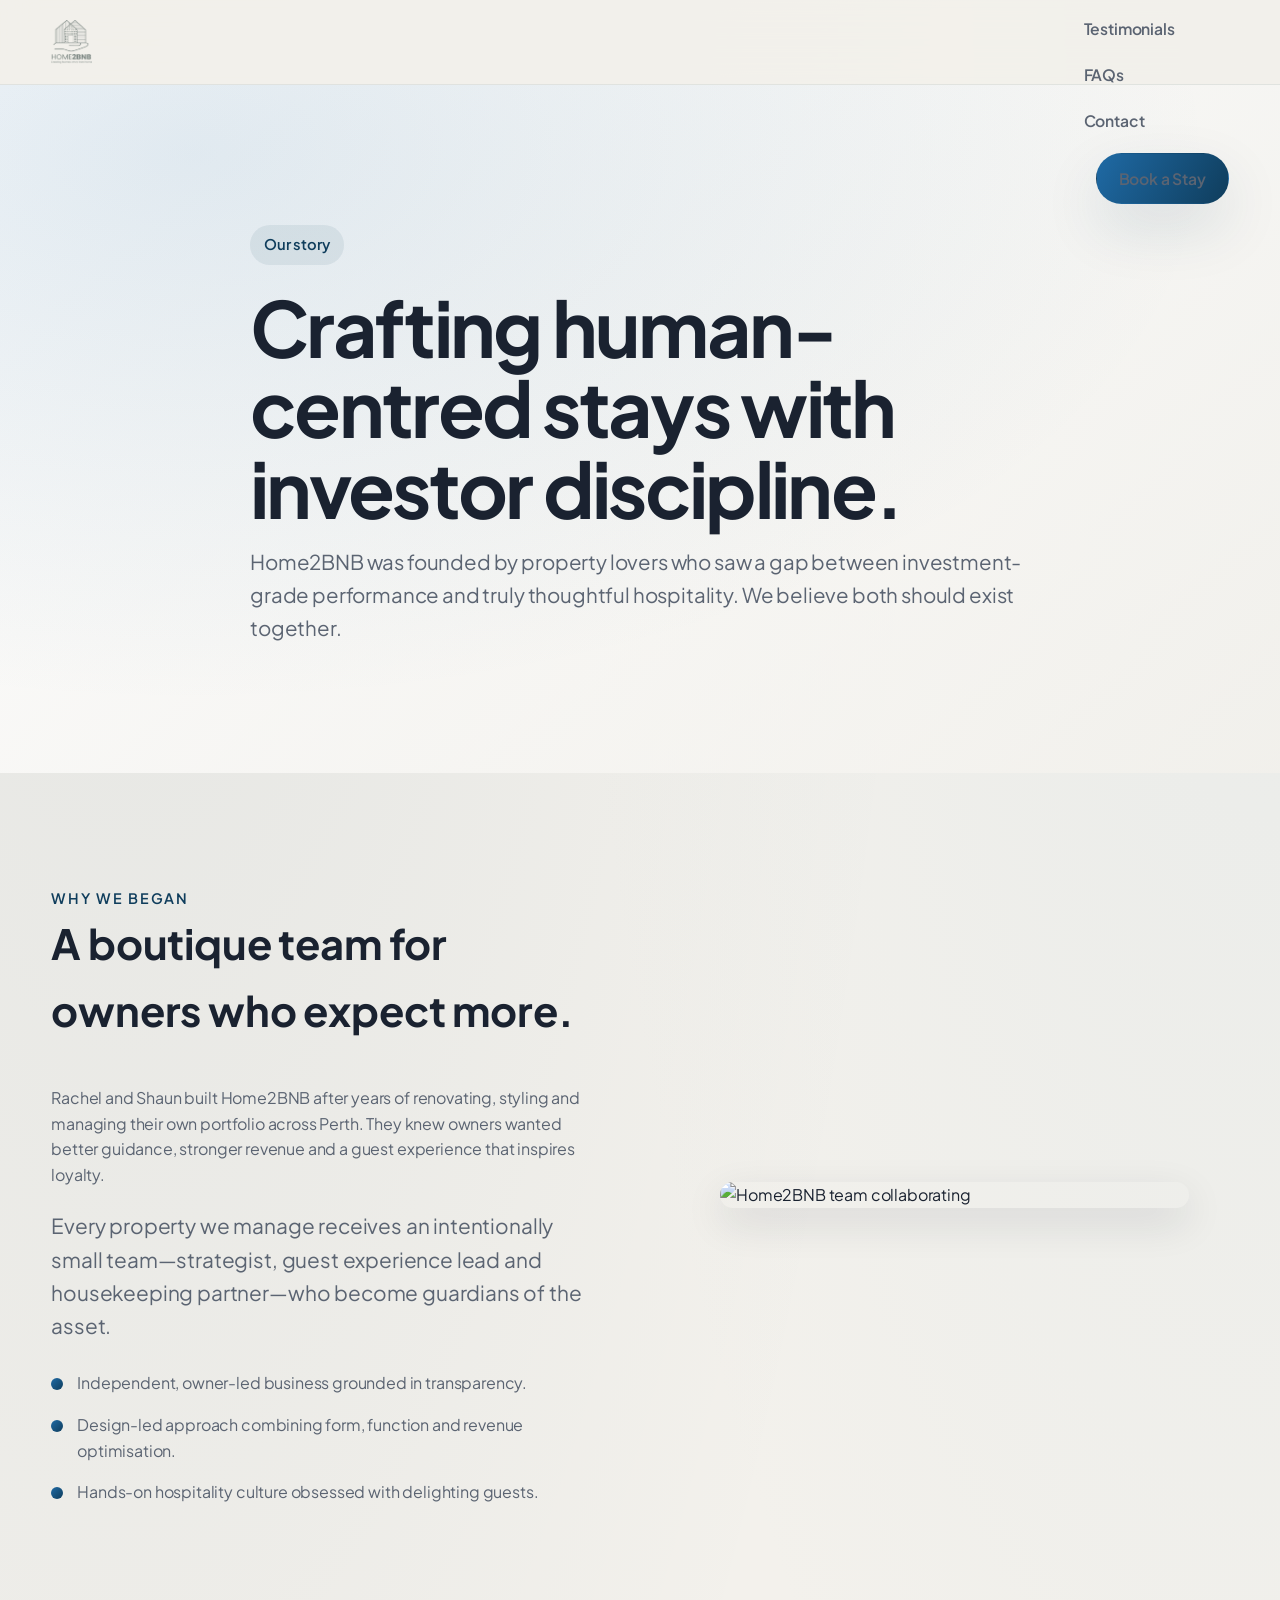
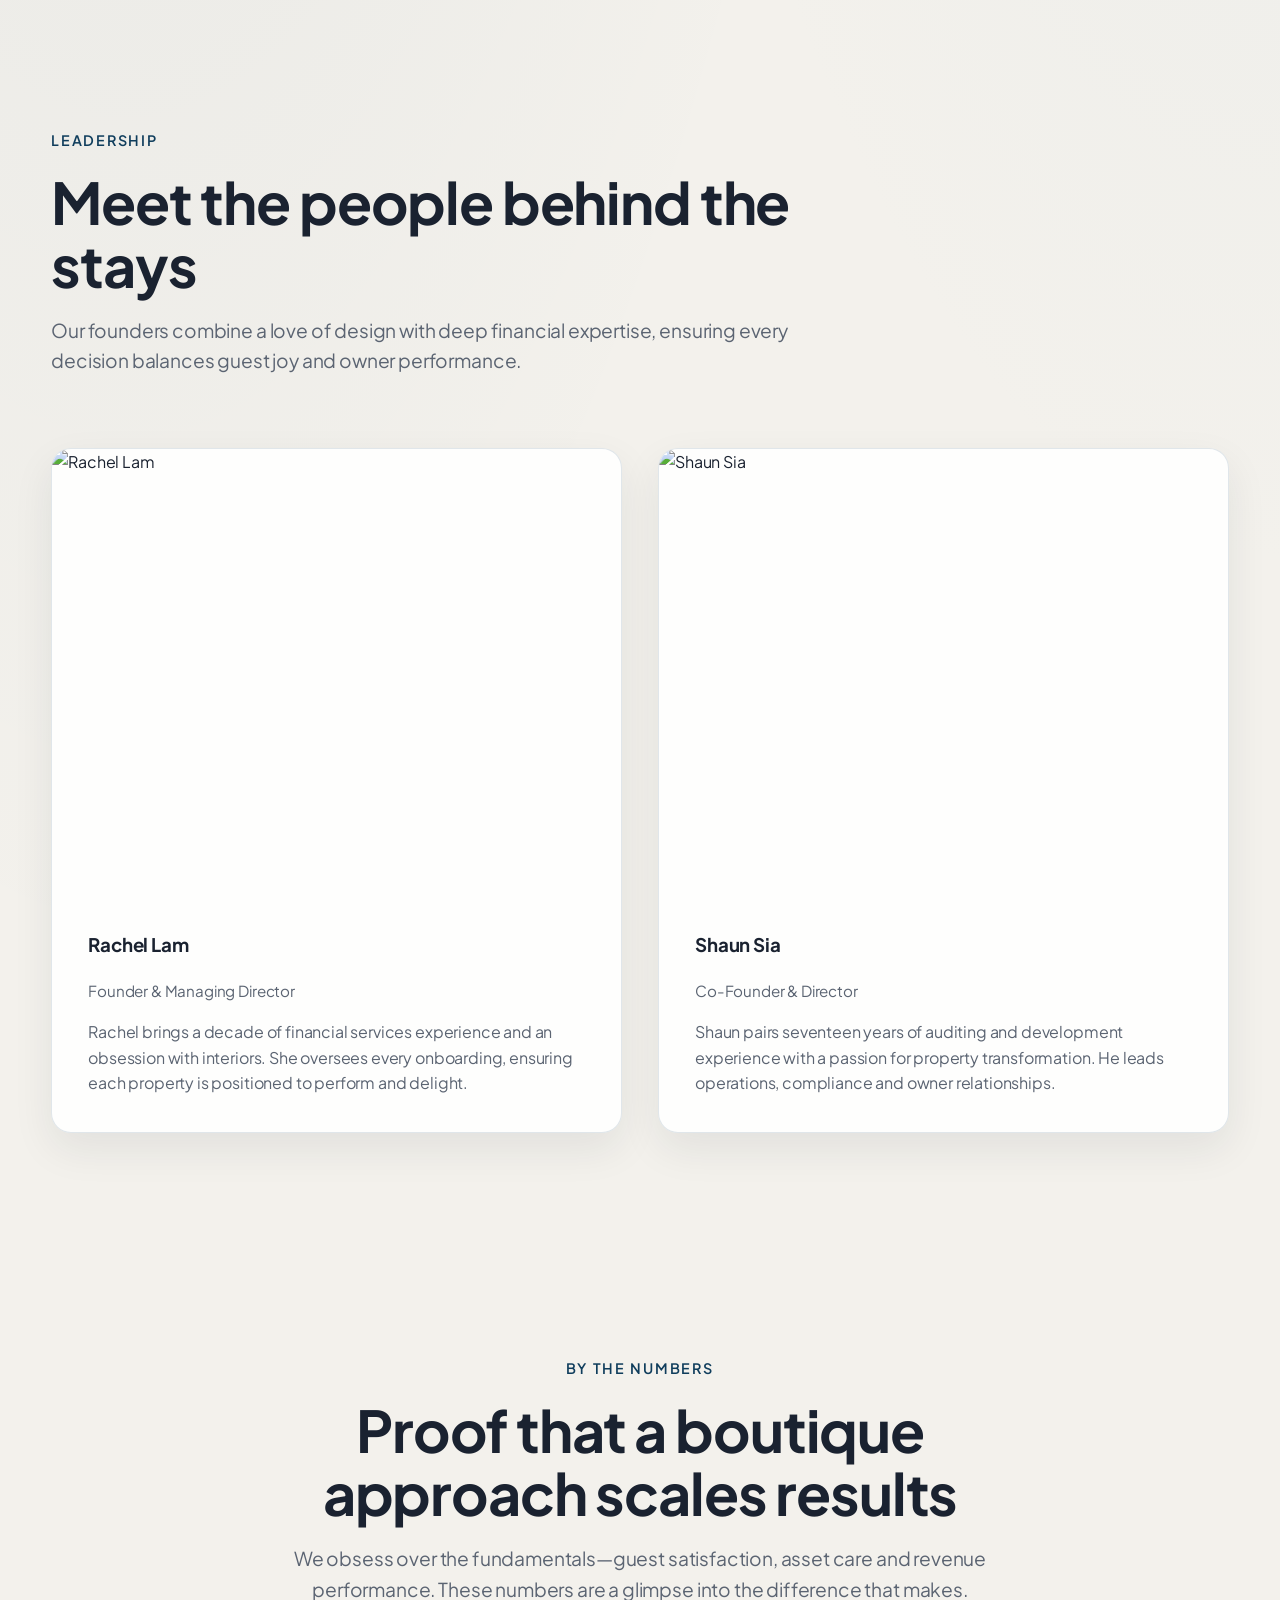
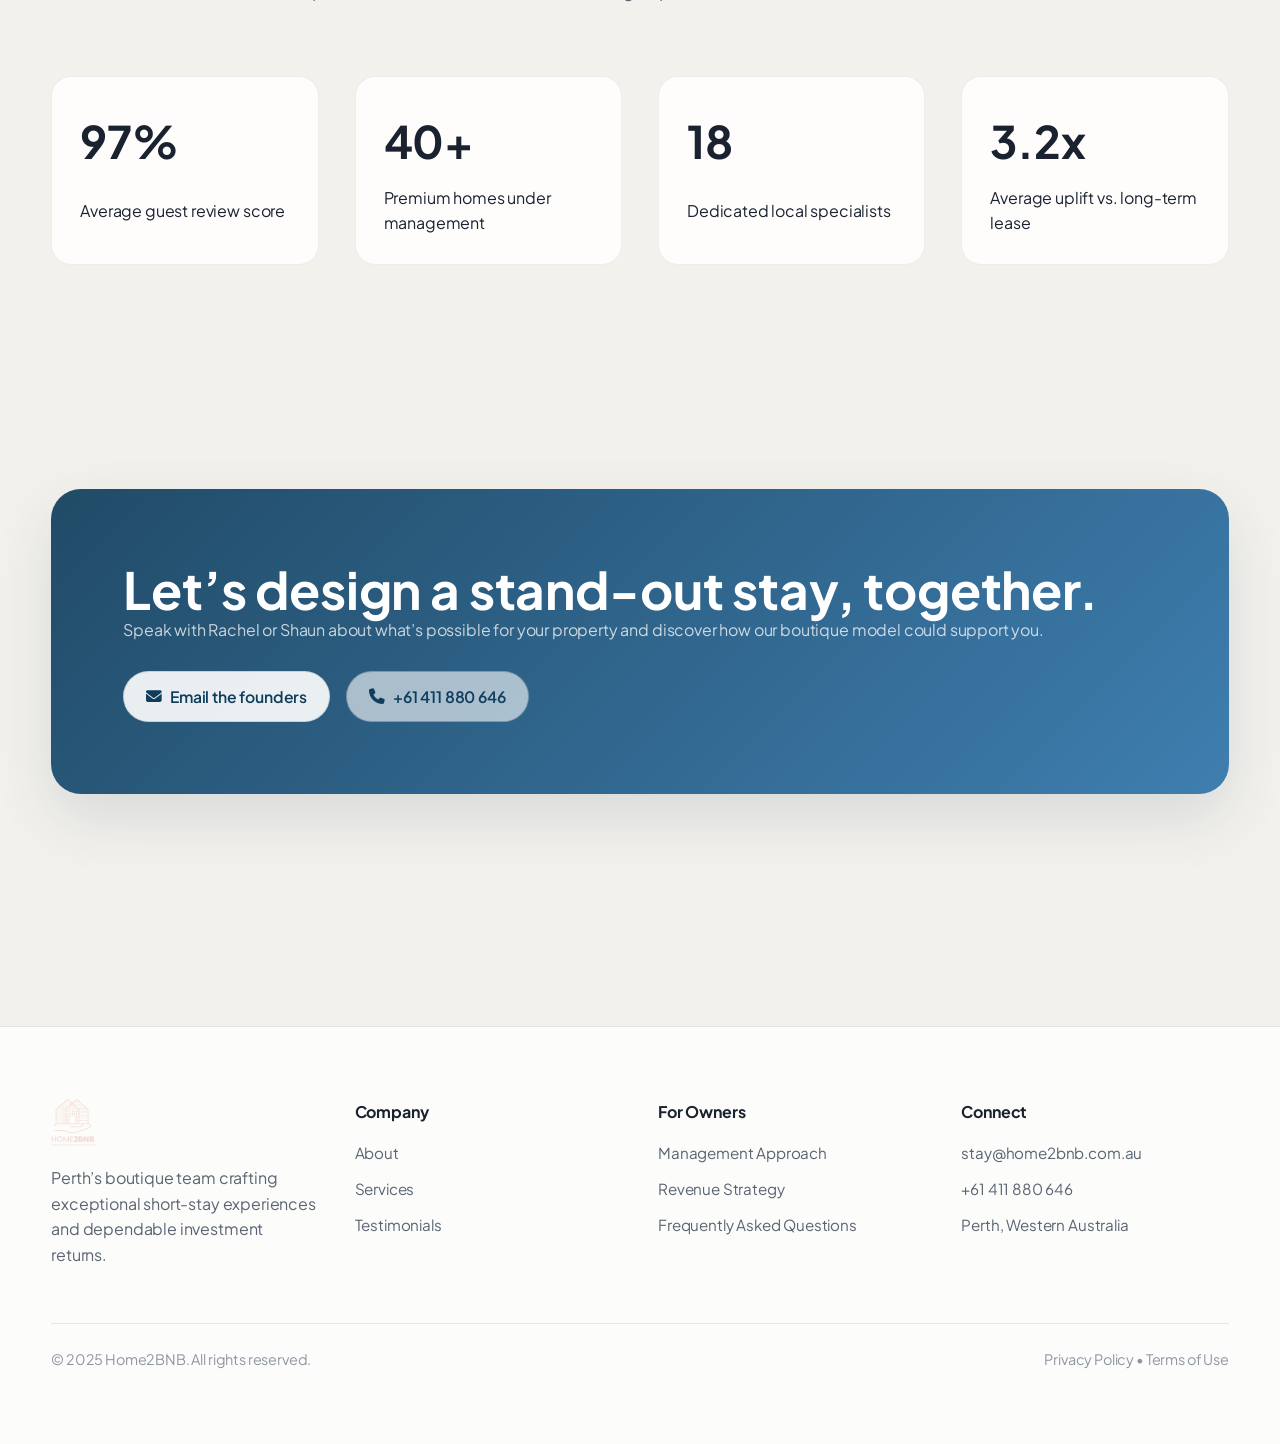
==== commit bc233f74: "Merge branch 'main' into codex/redesign-site-based-on-keyint-and-jasonobeirne-s5l3v5" ====
--- a/about.html
+++ b/about.html
@@ -12,23 +12,12 @@
 </head>
 <body>
   <header class="main-header">
-    <div class="container header-container">
-      <a href="index.html" class="logo">
-        <img src="Asset 1.png" alt="Home2BNB logo" />
-        <div class="logo-text">
-          <span class="logo-name">Home2BNB</span>
-          <span class="logo-tagline">Hospitality-led property management</span>
-        </div>
-      </a>
-
+    <div class="container header-inner">
+      <a class="logo" href="index.html"><img src="Asset 1.png" alt="Home2BNB" /></a>
       <button class="nav-toggle" type="button" aria-expanded="false" aria-controls="primary-menu" aria-label="Toggle navigation">
-        <span class="nav-toggle-icon" aria-hidden="true">
-          <span></span>
-          <span></span>
-          <span></span>
-        </span>
+        <span class="sr-only">Toggle navigation</span>
+        <span class="nav-icon"></span>
       </button>
-
       <nav class="nav-menu" id="primary-menu">
         <ul>
           <li><a href="index.html">Home</a></li>
@@ -37,141 +26,163 @@
           <li><a href="testimonials.html">Testimonials</a></li>
           <li><a href="faqs.html">FAQs</a></li>
           <li><a href="contact.html">Contact</a></li>
-          <li class="cta"><a class="btn btn-primary" href="https://book.hostfully.com/home2bnb">List your property</a></li>
+          <li><a class="btn btn-primary" href="https://book.hostfully.com/home2bnb">Book a Stay</a></li>
         </ul>
       </nav>
     </div>
   </header>
 
   <main>
-    <section class="hero">
-      <div class="container hero__grid">
-        <div class="hero__content">
-          <span class="pill">Our story</span>
-          <h1>We transform premium residences into unforgettable stays</h1>
-          <p class="lead">Home2BNB combines interior design expertise with hotel-grade operations to deliver a considered, fully managed experience for property owners and their guests.</p>
-          <div class="hero__actions">
-            <a class="btn btn-primary" href="services.html">Discover our services</a>
-            <a class="btn btn-ghost" href="contact.html">Meet the team</a>
-          </div>
-        </div>
-        <div class="hero__visual">
-          <div class="hero-photo" style="background-image: url('https://images.unsplash.com/photo-1486304873000-235643847519?auto=format&fit=crop&w=1200&q=80');"></div>
+    <section class="hero hero-subpage">
+      <div class="container hero-inner">
+        <div class="hero-copy">
+          <span class="hero-tag">Our story</span>
+          <h1>Crafting human-centred stays with investor discipline.</h1>
+          <p>Home2BNB was founded by property lovers who saw a gap between investment-grade performance and truly thoughtful hospitality. We believe both should exist together.</p>
         </div>
       </div>
     </section>
 
-    <section class="section section--soft">
-      <div class="container split">
-        <div class="split__content">
-          <span class="pill">Why we exist</span>
-          <h2>Born from boutique hospitality</h2>
-          <p>Founder Sarah Mitchell spent years running guest experience teams for luxury hotels before creating Home2BNB. Her vision was simple: bridge the gap between the warmth of a home and the polish of a five-star stay.</p>
-          <p>Every residence we manage is treated like a flagship property. We curate interiors, orchestrate operations and obsess over the guest journey to produce rave reviews and reliable returns.</p>
+    <section class="section">
+      <div class="container split-section">
+        <div class="copy">
+          <span class="section-label">Why we began</span>
+          <h3>A boutique team for owners who expect more.</h3>
+          <p>Rachel and Shaun built Home2BNB after years of renovating, styling and managing their own portfolio across Perth. They knew owners wanted better guidance, stronger revenue and a guest experience that inspires loyalty.</p>
+          <p class="lead">Every property we manage receives an intentionally small team—strategist, guest experience lead and housekeeping partner—who become guardians of the asset.</p>
+          <div class="feature-list">
+            <div class="feature-item">Independent, owner-led business grounded in transparency.</div>
+            <div class="feature-item">Design-led approach combining form, function and revenue optimisation.</div>
+            <div class="feature-item">Hands-on hospitality culture obsessed with delighting guests.</div>
+          </div>
         </div>
-        <div class="split__visual">
-          <div class="panel reveal">
-            <h3>Our pillars</h3>
-            <ul>
-              <li>Design that balances beauty and durability</li>
-              <li>High-touch service for guests and owners</li>
-              <li>Data-led pricing and forecasting</li>
-              <li>Local partnerships for exceptional experiences</li>
-            </ul>
+        <figure class="media">
+          <img src="https://images.unsplash.com/photo-1522202176988-66273c2fd55f?auto=format&fit=crop&w=1200&q=80" alt="Home2BNB team collaborating" />
+        </figure>
+      </div>
+    </section>
+
+    <section class="section" aria-label="Founders">
+      <div class="container">
+        <div class="section-header">
+          <span class="section-label">Leadership</span>
+          <h2>Meet the people behind the stays</h2>
+          <p>Our founders combine a love of design with deep financial expertise, ensuring every decision balances guest joy and owner performance.</p>
+        </div>
+        <div class="people-grid">
+          <article class="person-card">
+            <figure>
+              <img src="https://home2bnb.com.au/wp-content/uploads/elementor/thumbs/Rachel-2small--o8asxg1kfr8x8tw1uc7tyou9i415flg201jntnlvi0.jpg" alt="Rachel Lam" />
+            </figure>
+            <div class="card-body">
+              <div>
+                <h3>Rachel Lam</h3>
+                <p class="subtitle">Founder &amp; Managing Director</p>
+              </div>
+              <p>Rachel brings a decade of financial services experience and an obsession with interiors. She oversees every onboarding, ensuring each property is positioned to perform and delight.</p>
+            </div>
+          </article>
+          <article class="person-card">
+            <figure>
+              <img src="https://home2bnb.com.au/wp-content/uploads/elementor/thumbs/SS-small-o8anxoerdf5qtl0gk4tgljxnk830bis4a9xmnk5fi0.png" alt="Shaun Sia" />
+            </figure>
+            <div class="card-body">
+              <div>
+                <h3>Shaun Sia</h3>
+                <p class="subtitle">Co-Founder &amp; Director</p>
+              </div>
+              <p>Shaun pairs seventeen years of auditing and development experience with a passion for property transformation. He leads operations, compliance and owner relationships.</p>
+            </div>
+          </article>
+        </div>
+      </div>
+    </section>
+
+    <section class="section" aria-label="Impact">
+      <div class="container">
+        <div class="section-header center">
+          <span class="section-label">By the numbers</span>
+          <h2>Proof that a boutique approach scales results</h2>
+          <p>We obsess over the fundamentals—guest satisfaction, asset care and revenue performance. These numbers are a glimpse into the difference that makes.</p>
+        </div>
+        <div class="stats-grid">
+          <div class="stat">
+            <strong>97%</strong>
+            <span>Average guest review score</span>
+          </div>
+          <div class="stat">
+            <strong>40+</strong>
+            <span>Premium homes under management</span>
+          </div>
+          <div class="stat">
+            <strong>18</strong>
+            <span>Dedicated local specialists</span>
+          </div>
+          <div class="stat">
+            <strong>3.2x</strong>
+            <span>Average uplift vs. long-term lease</span>
           </div>
         </div>
       </div>
     </section>
 
-    <section class="section">
+    <section class="section" aria-label="Invitation">
       <div class="container">
-        <div class="section__head">
-          <span class="pill">Milestones</span>
-          <h2>The journey so far</h2>
-          <p class="section__lead">From a single coastal retreat to a curated portfolio of design-led homes across WA.</p>
-        </div>
-        <div class="duo-grid">
-          <div class="panel reveal">
-            <h3>2017</h3>
-            <p>Home2BNB launches with a Fremantle heritage loft and a promise to deliver hotel-level service in a residential setting.</p>
+        <div class="cta-banner">
+          <div>
+            <h2>Let’s design a stand-out stay, together.</h2>
+            <p>Speak with Rachel or Shaun about what’s possible for your property and discover how our boutique model could support you.</p>
           </div>
-          <div class="panel reveal" style="--reveal-delay: 120ms;">
-            <h3>2019</h3>
-            <p>Portfolio expands to ten coastal and wine-region residences, introducing bespoke guest itineraries and concierge services.</p>
-          </div>
-          <div class="panel reveal" style="--reveal-delay: 240ms;">
-            <h3>2021</h3>
-            <p>Launch of our owner portal with live performance dashboards, maintenance tracking and revenue benchmarks.</p>
-          </div>
-          <div class="panel reveal" style="--reveal-delay: 360ms;">
-            <h3>2023</h3>
-            <p>Named a top independent property manager in Western Australia for guest satisfaction and revenue growth.</p>
-          </div>
-        </div>
-      </div>
-    </section>
-
-    <section class="section section--soft">
-      <div class="container split">
-        <div class="split__content">
-          <span class="pill">Our team</span>
-          <h2>Specialists across every touchpoint</h2>
-          <p>We bring together interior stylists, revenue strategists and operations experts to deliver a seamless experience.</p>
-        </div>
-        <div class="split__visual">
-          <div class="duo-grid">
-            <div class="panel reveal">
-              <h3>Design &amp; Styling</h3>
-              <p>Bespoke furnishing plans, sourcing and photoshoots to position your home as the must-book listing in its market.</p>
-            </div>
-            <div class="panel reveal" style="--reveal-delay: 140ms;">
-              <h3>Guest Experience</h3>
-              <p>Concierge services, personalised welcome guides and rapid-response communication that elevates every stay.</p>
-            </div>
-            <div class="panel reveal" style="--reveal-delay: 280ms;">
-              <h3>Revenue &amp; Insights</h3>
-              <p>Dynamic pricing, competitor benchmarking and transparent reporting for confident, data-backed decisions.</p>
-            </div>
-            <div class="panel reveal" style="--reveal-delay: 420ms;">
-              <h3>Care &amp; Maintenance</h3>
-              <p>Trusted cleaning partners, preventative maintenance schedules and rigorous quality control inspections.</p>
-            </div>
+          <div class="cta-actions">
+            <a class="btn btn-light" href="mailto:stay@home2bnb.com.au"><i class="fa-solid fa-envelope"></i> Email the founders</a>
+            <a class="btn btn-outline" href="tel:+61411880646"><i class="fa-solid fa-phone"></i> +61 411 880 646</a>
           </div>
         </div>
       </div>
     </section>
   </main>
 
-  <footer class="footer">
-    <div class="container footer__grid">
-      <div>
-        <a href="index.html" class="logo" aria-label="Home2BNB home">
-          <img src="Asset 2.png" alt="Home2BNB icon" />
-          <div class="logo-text">
-            <span class="logo-name">Home2BNB</span>
-            <span class="logo-tagline">Hospitality-led property management</span>
-          </div>
-        </a>
-        <p>Premium short-stay management for design-led homes across Western Australia.</p>
+  <footer class="site-footer">
+    <div class="container footer-grid">
+      <div class="footer-brand">
+        <img src="Asset 2.png" alt="Home2BNB" class="footer-logo" />
+        <p>Perth’s boutique team crafting exceptional short-stay experiences and dependable investment returns.</p>
       </div>
-      <div>
-        <h3>Visit</h3>
-        <p>Studio 4, 128 St Georges Terrace<br />Perth WA 6000</p>
+      <div class="footer-col">
+        <h5>Company</h5>
+        <ul>
+          <li><a href="about.html">About</a></li>
+          <li><a href="services.html">Services</a></li>
+          <li><a href="testimonials.html">Testimonials</a></li>
+        </ul>
       </div>
-      <div>
-        <h3>Contact</h3>
-        <p><a href="tel:+61412345678">+61 412 345 678</a><br /><a href="mailto:hello@home2bnb.com">hello@home2bnb.com</a></p>
+      <div class="footer-col">
+        <h5>For Owners</h5>
+        <ul>
+          <li><a href="index.html#services">Management Approach</a></li>
+          <li><a href="services.html">Revenue Strategy</a></li>
+          <li><a href="faqs.html">Frequently Asked Questions</a></li>
+        </ul>
       </div>
-      <div>
-        <h3>Follow</h3>
-        <p><a href="https://www.instagram.com" target="_blank" rel="noreferrer">Instagram</a><br /><a href="https://www.facebook.com" target="_blank" rel="noreferrer">Facebook</a></p>
+      <div class="footer-col">
+        <h5>Connect</h5>
+        <ul>
+          <li><a href="mailto:stay@home2bnb.com.au">stay@home2bnb.com.au</a></li>
+          <li><a href="tel:+61411880646">+61 411 880 646</a></li>
+          <li>Perth, Western Australia</li>
+        </ul>
       </div>
     </div>
-    <div class="container">
-      <small>© <span id="year">2024</span> Home2BNB. All rights reserved.</small>
+    <div class="container footer-bottom">
+      <span>© 2025 Home2BNB. All rights reserved.</span>
+      <span>
+        <a href="#">Privacy Policy</a>
+        <span>•</span>
+        <a href="#">Terms of Use</a>
+      </span>
     </div>
   </footer>
 
-  <script src="script.js" defer></script>
+  <script src="script.js"></script>
 </body>
 </html>
--- a/style.css
+++ b/style.css
@@ -1,45 +1,43 @@
+@import url('https://fonts.googleapis.com/css2?family=Plus+Jakarta+Sans:wght@400;500;600;700;800&display=swap');
+
 :root {
-  --color-peach-50: #fff8f3;
-  --color-peach-100: #ffe9da;
-  --color-peach-200: #ffd6ba;
-  --color-peach-400: #f8a978;
-  --color-sage-50: #f3f7f2;
-  --color-sage-100: #dfe9e0;
-  --color-sage-300: #b7c7a6;
-  --color-sage-500: #7d9b76;
-  --color-charcoal: #2b2a30;
-  --color-slate: #4f4d57;
-  --color-muted: #807f86;
-  --color-white: #ffffff;
-  --color-cream: #fefcf8;
-  --shadow-sm: 0 8px 20px rgba(45, 44, 51, 0.08);
-  --shadow-md: 0 20px 45px rgba(45, 44, 51, 0.12);
-  --shadow-lg: 0 35px 60px rgba(45, 44, 51, 0.18);
-  --radius-lg: 32px;
-  --radius-md: 24px;
-  --radius-sm: 16px;
-  --container: min(1080px, calc(100% - 48px));
-  --transition-base: 240ms ease;
+  --bg: #f3f1ec;
+  --bg-strong: #ebe7df;
+  --surface: rgba(255, 255, 255, 0.82);
+  --surface-solid: #ffffff;
+  --text: #1a2230;
+  --muted: #5b6472;
+  --soft: #8f96a3;
+  --accent: #0f3d5c;
+  --accent-soft: #e1ecf6;
+  --accent-mid: #1f6aa5;
+  --line: rgba(15, 61, 92, 0.15);
+  --radius: 20px;
+  --radius-lg: 30px;
+  --shadow-soft: 0 24px 60px rgba(15, 61, 92, 0.12);
+  --shadow-card: 0 14px 40px rgba(26, 34, 48, 0.12);
+  --header-height: 84px;
 }
 
 * {
   box-sizing: border-box;
 }
 
-html {
-  scroll-behavior: smooth;
-}
-
+html,
 body {
   margin: 0;
-  font-family: "Inter", "Segoe UI", -apple-system, BlinkMacSystemFont, sans-serif;
-  background: linear-gradient(180deg, var(--color-cream) 0%, var(--color-peach-50) 55%, var(--color-sage-50) 100%);
-  color: var(--color-slate);
+  padding: 0;
+}
+
+body {
+  font-family: 'Plus Jakarta Sans', system-ui, -apple-system, BlinkMacSystemFont, 'Segoe UI', sans-serif;
+  background: radial-gradient(120% 120% at 10% -10%, rgba(15, 61, 92, 0.08), transparent 55%),
+    radial-gradient(110% 90% at 100% 0%, rgba(192, 212, 222, 0.22), transparent 52%),
+    var(--bg);
+  color: var(--text);
   line-height: 1.6;
-}
-
-body.nav-open {
-  overflow: hidden;
+  font-size: 16px;
+  letter-spacing: -0.01em;
 }
 
 a {
@@ -47,16 +45,26 @@
   text-decoration: none;
 }
 
+.sr-only {
+  position: absolute;
+  width: 1px;
+  height: 1px;
+  padding: 0;
+  margin: -1px;
+  overflow: hidden;
+  clip: rect(0, 0, 0, 0);
+  white-space: nowrap;
+  border: 0;
+}
+
 a:hover,
-a:focus-visible {
-  text-decoration: underline;
-  text-decoration-color: var(--color-peach-400);
-  text-decoration-thickness: 2px;
-  text-underline-offset: 4px;
+button:hover {
+  opacity: 0.85;
 }
 
 img {
   max-width: 100%;
+  height: auto;
   display: block;
 }
 
@@ -65,764 +73,866 @@
 }
 
 .container {
-  width: var(--container);
-  margin: 0 auto;
-}
-
-.btn {
+  width: min(1180px, 92%);
+  margin-inline: auto;
+}
+
+.section {
+  padding: clamp(72px, 11vw, 112px) 0;
+}
+
+.section-header {
+  display: flex;
+  flex-direction: column;
+  gap: 18px;
+  margin-bottom: clamp(40px, 7vw, 72px);
+  max-width: 760px;
+}
+
+.section-header.center {
+  text-align: center;
+  margin-inline: auto;
+  align-items: center;
+}
+
+.section-label {
   display: inline-flex;
   align-items: center;
-  justify-content: center;
-  gap: 0.5rem;
-  padding: 0.9rem 1.5rem;
-  border-radius: 999px;
+  gap: 10px;
+  font-size: 0.9rem;
   font-weight: 600;
-  border: none;
-  cursor: pointer;
-  text-decoration: none;
-  transition: transform var(--transition-base), box-shadow var(--transition-base);
-}
-
-.btn-primary {
-  background: linear-gradient(135deg, var(--color-peach-200), var(--color-sage-300));
-  color: var(--color-charcoal);
-  box-shadow: var(--shadow-sm);
-}
-
-.btn-primary:hover,
-.btn-primary:focus-visible {
-  transform: translateY(-2px);
-  box-shadow: var(--shadow-md);
-}
-
-.btn-ghost {
-  background: transparent;
-  color: var(--color-sage-500);
-  border: 1px solid rgba(125, 155, 118, 0.4);
-}
-
-.btn-ghost:hover,
-.btn-ghost:focus-visible {
-  border-color: var(--color-sage-500);
-  color: var(--color-sage-500);
-  transform: translateY(-2px);
-}
-
-.text-link {
-  font-weight: 600;
-  color: var(--color-sage-500);
-  display: inline-flex;
-  align-items: center;
-  gap: 0.35rem;
-}
-
-.pill {
-  display: inline-flex;
-  align-items: center;
-  padding: 0.35rem 0.9rem;
-  border-radius: 999px;
-  font-size: 0.85rem;
-  font-weight: 600;
-  background: rgba(248, 169, 120, 0.18);
-  color: var(--color-slate);
-  letter-spacing: 0.04em;
+  letter-spacing: 0.12em;
   text-transform: uppercase;
-}
+  color: var(--accent);
+}
+
+.section-header h2 {
+  margin: 0;
+  font-size: clamp(2.4rem, 4.8vw, 3.6rem);
+  line-height: 1.1;
+  letter-spacing: -0.02em;
+}
+
+.section-header p {
+  margin: 0;
+  color: var(--muted);
+  font-size: clamp(1rem, 2.4vw, 1.2rem);
+}
+
+.subtitle {
+  color: var(--muted);
+  font-size: 0.98rem;
+}
+
+/* ===== HEADER ===== */
 
 .main-header {
   position: sticky;
   top: 0;
-  z-index: 10;
-  background: rgba(255, 255, 255, 0.85);
-  backdrop-filter: blur(14px);
-  border-bottom: 1px solid rgba(125, 155, 118, 0.15);
-}
-
-.header-container {
+  z-index: 1000;
+  background: rgba(243, 241, 236, 0.9);
+  backdrop-filter: blur(16px);
+  border-bottom: 1px solid rgba(15, 61, 92, 0.08);
+}
+
+.header-inner {
+  height: var(--header-height);
   display: flex;
   align-items: center;
   justify-content: space-between;
-  padding: 1.25rem 0;
-  gap: 1.5rem;
-}
-
-.logo {
-  display: inline-flex;
-  align-items: center;
-  gap: 0.75rem;
-  font-weight: 700;
-  color: var(--color-charcoal);
+  gap: 32px;
 }
 
 .logo img {
-  width: 54px;
-  height: auto;
-  border-radius: 12px;
-  box-shadow: var(--shadow-sm);
-}
-
-.logo-text {
-  display: flex;
-  flex-direction: column;
-  gap: 0.15rem;
-}
-
-.logo-name {
-  font-size: 1.05rem;
-  letter-spacing: 0.04em;
-}
-
-.logo-tagline {
-  font-size: 0.75rem;
-  color: var(--color-muted);
-}
-
-.nav-menu ul {
-  list-style: none;
-  display: flex;
-  gap: 1.5rem;
-  margin: 0;
-  padding: 0;
-  align-items: center;
-}
-
-.nav-menu a {
-  font-weight: 500;
-  color: var(--color-muted);
-  transition: color var(--transition-base);
-}
-
-.nav-menu .is-active a,
-.nav-menu a:hover,
-.nav-menu a:focus-visible {
-  color: var(--color-charcoal);
-}
-
-.nav-menu .cta a {
-  color: var(--color-charcoal);
+  height: 44px;
+  width: auto;
 }
 
 .nav-toggle {
   display: none;
+  background: none;
   border: none;
-  background: transparent;
+  padding: 10px;
+  margin: 0;
   cursor: pointer;
-  padding: 0.5rem;
-}
-
-.nav-toggle-icon {
-  width: 28px;
-  height: 18px;
+}
+
+.nav-toggle .nav-icon,
+.nav-toggle .nav-icon::before,
+.nav-toggle .nav-icon::after {
+  display: block;
+  width: 24px;
+  height: 2px;
+  background: var(--text);
   position: relative;
+  transition: transform 0.2s ease, opacity 0.2s ease;
+}
+
+.nav-toggle .nav-icon::before,
+.nav-toggle .nav-icon::after {
+  content: '';
+  position: absolute;
+  left: 0;
+}
+
+.nav-toggle .nav-icon::before {
+  top: -7px;
+}
+
+.nav-toggle .nav-icon::after {
+  top: 7px;
+}
+
+.nav-menu ul {
+  margin: 0;
+  padding: 0;
+  list-style: none;
+  display: flex;
+  align-items: center;
+  gap: 28px;
+}
+
+.nav-menu a {
+  font-weight: 600;
+  color: var(--muted);
+  font-size: 0.98rem;
+  transition: color 0.2s ease;
+}
+
+.nav-menu li.is-active > a,
+.nav-menu a:hover {
+  color: var(--text);
+}
+
+.nav-menu .btn {
+  margin-left: 12px;
+}
+
+/* ===== BUTTONS ===== */
+
+.btn {
   display: inline-flex;
+  align-items: center;
+  justify-content: center;
+  gap: 8px;
+  font-weight: 600;
+  font-size: 0.98rem;
+  padding: 12px 22px;
+  border-radius: 999px;
+  border: 1px solid transparent;
+  transition: transform 0.2s ease, box-shadow 0.2s ease, background 0.2s ease;
+}
+
+.btn-primary {
+  background: linear-gradient(120deg, var(--accent-mid), var(--accent));
+  color: #fff;
+  box-shadow: var(--shadow-soft);
+}
+
+.btn-outline {
+  border-color: rgba(15, 61, 92, 0.3);
+  color: var(--accent);
+  background: rgba(255, 255, 255, 0.6);
+}
+
+.btn-light {
+  background: rgba(255, 255, 255, 0.9);
+  color: var(--accent);
+  border: 1px solid rgba(15, 61, 92, 0.16);
+}
+
+.btn-link {
+  padding: 0;
+  border: none;
+  background: none;
+  color: var(--accent);
+}
+
+.btn:hover {
+  transform: translateY(-2px);
+}
+
+/* ===== HERO ===== */
+
+.hero {
+  position: relative;
+  padding: clamp(96px, 12vw, 140px) 0 clamp(72px, 10vw, 100px);
+  overflow: hidden;
+}
+
+.hero::before {
+  content: '';
+  position: absolute;
+  inset: 0;
+  background: radial-gradient(85% 80% at 15% 10%, rgba(31, 106, 165, 0.16), transparent),
+    linear-gradient(150deg, rgba(255, 255, 255, 0.85) 0%, rgba(243, 241, 236, 0.6) 100%);
+  z-index: 0;
+}
+
+.hero-inner {
+  position: relative;
+  z-index: 1;
+  display: grid;
+  align-items: center;
+  gap: clamp(40px, 8vw, 80px);
+  grid-template-columns: repeat(2, minmax(0, 1fr));
+}
+
+.hero-subpage::before {
+  background: radial-gradient(80% 80% at 15% 10%, rgba(31, 106, 165, 0.12), transparent),
+    linear-gradient(140deg, rgba(255, 255, 255, 0.92) 0%, rgba(243, 241, 236, 0.75) 100%);
+}
+
+.hero-subpage .hero-inner {
+  grid-template-columns: minmax(0, 1fr);
+  text-align: left;
+  max-width: 780px;
+}
+
+.hero-subpage .hero-copy p {
+  max-width: none;
+}
+
+.hero-copy h1 {
+  margin: 0 0 18px;
+  font-size: clamp(3rem, 6vw, 4.8rem);
+  line-height: 1.05;
+  letter-spacing: -0.035em;
+}
+
+.hero-copy p {
+  margin: 0 0 28px;
+  font-size: clamp(1.1rem, 2.4vw, 1.28rem);
+  color: var(--muted);
+  max-width: 36ch;
+}
+
+.hero-meta {
+  display: flex;
+  gap: 24px;
+  margin-top: 32px;
+  flex-wrap: wrap;
+  gap: 22px 32px;
+  margin-top: 36px;
+  color: var(--muted);
+}
+
+.hero-meta span {
+  display: flex;
   flex-direction: column;
-  justify-content: space-between;
-}
-
-.nav-toggle-icon span {
-  display: block;
-  height: 3px;
-  border-radius: 999px;
-  background: var(--color-charcoal);
-  transition: transform 200ms ease, opacity 200ms ease;
-}
-
-.nav-toggle[aria-expanded="true"] .nav-toggle-icon span:nth-child(1) {
-  transform: translateY(7.5px) rotate(45deg);
-}
-
-.nav-toggle[aria-expanded="true"] .nav-toggle-icon span:nth-child(2) {
-  opacity: 0;
-}
-
-.nav-toggle[aria-expanded="true"] .nav-toggle-icon span:nth-child(3) {
-  transform: translateY(-7.5px) rotate(-45deg);
-}
-
-.hero {
-  padding: 6rem 0 4.5rem;
-}
-
-.hero__grid {
-  display: grid;
-  gap: 3rem;
-  grid-template-columns: repeat(12, 1fr);
-}
-
-.hero__content {
-  grid-column: span 6;
-  display: flex;
-  flex-direction: column;
-  gap: 1.5rem;
-}
-
-.hero__content h1 {
-  font-size: clamp(2.8rem, 3.8vw, 3.8rem);
-  line-height: 1.1;
-  color: var(--color-charcoal);
-  margin: 0;
-}
-
-.hero__content .lead {
-  font-size: 1.1rem;
-  color: var(--color-muted);
-  max-width: 34ch;
-}
-
-.hero__actions {
-  display: flex;
-  flex-wrap: wrap;
-  gap: 0.85rem;
-}
-
-.hero__stats {
-  display: flex;
-  gap: 1rem;
-  margin: 1rem 0 0;
-  padding: 0;
-}
-
-.hero__stats .stat-card {
-  list-style: none;
-  min-width: 150px;
-  padding: 1.5rem;
-  border-radius: var(--radius-md);
-  background: var(--color-white);
-  box-shadow: var(--shadow-sm);
-  display: flex;
-  flex-direction: column;
-  gap: 0.35rem;
-}
-
-.stat-card dt {
-  font-size: 2rem;
-  font-weight: 700;
-  color: var(--color-charcoal);
-}
-
-.stat-card dd {
-  margin: 0;
-  font-size: 0.85rem;
-  color: var(--color-muted);
-}
-
-.hero__visual {
-  grid-column: 8 / span 5;
-  display: flex;
-  align-items: center;
-  justify-content: center;
-}
-
-.hero-photo {
+  font-weight: 600;
+  color: var(--text);
+}
+
+.hero-meta strong {
+  font-size: 1.5rem;
+}
+
+.hero-meta small {
+  text-transform: uppercase;
+  font-weight: 600;
+  color: var(--muted);
+  letter-spacing: 0.14em;
+  font-size: 0.74rem;
+}
+
+.hero-media {
   position: relative;
-  width: min(520px, 100%);
-  aspect-ratio: 3 / 4;
   border-radius: var(--radius-lg);
   overflow: hidden;
-  background: url("https://images.unsplash.com/photo-1505691723518-36a5ac3be353?auto=format&fit=crop&w=1200&q=80") center / cover;
-  box-shadow: var(--shadow-lg);
-}
-
-.hero-photo::after {
-  content: "";
-  position: absolute;
-  inset: 0;
-  background: linear-gradient(200deg, rgba(255, 232, 214, 0.3), rgba(125, 155, 118, 0.25));
-}
-
-.floating-card {
-  position: absolute;
-  inset: auto 14% 12% auto;
-  max-width: 250px;
-  padding: 1.25rem;
-  border-radius: var(--radius-sm);
-  background: rgba(255, 255, 255, 0.92);
-  box-shadow: var(--shadow-md);
-  transform: translate3d(0, 40px, 0);
-  animation: floatCard 5.2s ease-in-out infinite;
-}
-
-@keyframes floatCard {
-  0%,
-  100% {
-    transform: translate3d(0, 40px, 0);
-  }
-  50% {
-    transform: translate3d(0, 20px, 0);
-  }
-}
-
-.floating-eyebrow {
-  display: block;
+  box-shadow: var(--shadow-card);
+  background: var(--surface);
+}
+
+.hero-media img {
+  width: 100%;
+  height: 100%;
+  object-fit: cover;
+}
+
+.hero-tag {
+  display: inline-flex;
+  align-items: center;
+  gap: 10px;
+  padding: 8px 14px;
+  border-radius: 999px;
+  background: rgba(15, 61, 92, 0.08);
+  color: var(--accent);
+  font-weight: 600;
+  font-size: 0.92rem;
+  margin-bottom: 22px;
+}
+
+/* ===== RIBBON ===== */
+
+.ribbon {
+  border-top: 1px solid var(--line);
+  border-bottom: 1px solid var(--line);
+  background: rgba(255, 255, 255, 0.5);
+  padding: 18px 0;
+}
+
+.ribbon .container {
+  display: flex;
+  align-items: center;
+  justify-content: space-between;
+  gap: 28px;
+  flex-wrap: wrap;
+  color: var(--soft);
+  font-size: 0.95rem;
+  text-transform: uppercase;
+  letter-spacing: 0.22em;
+}
+
+/* ===== CARDS ===== */
+
+.card-grid {
+  display: grid;
+  grid-template-columns: repeat(auto-fit, minmax(240px, 1fr));
+  gap: clamp(24px, 4vw, 36px);
+}
+
+.card {
+  background: var(--surface-solid);
+  border-radius: var(--radius);
+  padding: clamp(28px, 4vw, 34px);
+  border: 1px solid rgba(15, 61, 92, 0.08);
+  box-shadow: 0 12px 40px rgba(26, 34, 48, 0.08);
+  display: flex;
+  flex-direction: column;
+  gap: 18px;
+}
+
+.pill {
+  display: inline-flex;
+  align-items: center;
+  gap: 8px;
+  padding: 6px 12px;
+  border-radius: 999px;
+  background: rgba(15, 61, 92, 0.08);
+  color: var(--accent);
   font-size: 0.75rem;
-  letter-spacing: 0.04em;
-  color: var(--color-muted);
+  font-weight: 600;
+  letter-spacing: 0.16em;
   text-transform: uppercase;
-  margin-bottom: 0.5rem;
-}
-
-.floating-card p {
-  margin: 0;
-  color: var(--color-charcoal);
+}
+
+.property-card {
+  padding: 0;
+  overflow: hidden;
+  gap: 0;
+}
+
+.property-card figure {
+  margin: 0;
+  aspect-ratio: 4 / 3;
+  overflow: hidden;
+}
+
+.property-card img {
+  width: 100%;
+  height: 100%;
+  object-fit: cover;
+}
+
+.property-card .card-body {
+  padding: clamp(24px, 3.4vw, 32px);
+  display: grid;
+  gap: 14px;
+}
+
+.card h3 {
+  margin: 0;
+  font-size: 1.5rem;
+}
+
+.card p {
+  margin: 0;
+  color: var(--muted);
+}
+
+.card .pill {
+  display: inline-flex;
+  align-items: center;
+  gap: 8px;
+  padding: 6px 12px;
+  border-radius: 999px;
+  background: rgba(15, 61, 92, 0.08);
+  color: var(--accent);
   font-weight: 600;
-}
-
-.floating-meta {
-  margin-top: 0.75rem;
-  font-size: 0.8rem;
-  color: var(--color-muted);
-}
-
-.section {
-  padding: 5rem 0;
-}
-
-.section--soft {
-  background: rgba(255, 255, 255, 0.75);
-}
-
-.section__head {
+  text-transform: uppercase;
+  letter-spacing: 0.18em;
+  font-size: 0.74rem;
+}
+
+.card ul {
+  margin: 0;
+  padding-left: 18px;
+  color: var(--muted);
+  display: grid;
+  gap: 12px;
+}
+
+/* ===== SPLIT SECTIONS ===== */
+
+.split-section {
+  display: grid;
+  gap: clamp(40px, 8vw, 80px);
+  grid-template-columns: repeat(2, minmax(0, 1fr));
+  align-items: center;
+}
+
+.split-section .media {
+  border-radius: var(--radius-lg);
+  overflow: hidden;
+  box-shadow: var(--shadow-card);
+}
+
+.split-section .media img {
+  object-fit: cover;
+  width: 100%;
+  height: 100%;
+}
+
+.split-section .copy h3 {
+  margin-top: 0;
+  font-size: clamp(2rem, 4vw, 2.6rem);
+}
+
+.split-section .copy p {
+  color: var(--muted);
+  margin-bottom: 22px;
+}
+
+.feature-list {
+  display: grid;
+  gap: 16px;
+  margin-top: 28px;
+}
+
+.feature-item {
+  display: flex;
+  align-items: flex-start;
+  gap: 14px;
+  color: var(--muted);
+}
+
+.feature-item::before {
+  content: '';
+  flex: 0 0 12px;
+  height: 12px;
+  margin-top: 8px;
+  border-radius: 50%;
+  background: linear-gradient(135deg, var(--accent-mid), var(--accent));
+}
+
+/* ===== TESTIMONIALS ===== */
+
+.testimonials-grid {
+  display: grid;
+  grid-template-columns: repeat(auto-fit, minmax(260px, 1fr));
+  gap: clamp(24px, 4vw, 32px);
+}
+
+.testimonial {
+  background: rgba(255, 255, 255, 0.82);
+  padding: clamp(28px, 4vw, 36px);
+  border-radius: var(--radius);
+  border: 1px solid rgba(15, 61, 92, 0.08);
+  box-shadow: 0 16px 44px rgba(26, 34, 48, 0.08);
   display: flex;
   flex-direction: column;
-  gap: 1rem;
-  align-items: flex-start;
-  margin-bottom: 3rem;
-  max-width: 640px;
-}
-
-.section__head h2 {
-  font-size: clamp(2rem, 3vw, 2.85rem);
-  color: var(--color-charcoal);
-  margin: 0;
-}
-
-.section__lead {
-  margin: 0;
-  color: var(--color-muted);
-}
-
-.feature-grid {
-  display: grid;
-  grid-template-columns: repeat(auto-fit, minmax(240px, 1fr));
-  gap: 1.5rem;
-}
-
-.feature-card {
-  position: relative;
-  padding: 2.75rem 2.25rem;
-  border-radius: var(--radius-md);
-  color: var(--color-white);
+  gap: 18px;
+}
+
+.testimonial cite {
+  font-weight: 600;
+  color: var(--accent);
+}
+
+/* ===== CTA ===== */
+
+.cta-banner {
+  background: linear-gradient(135deg, rgba(15, 61, 92, 0.92), rgba(31, 106, 165, 0.85));
+  border-radius: var(--radius-lg);
+  padding: clamp(48px, 8vw, 72px);
+  color: #fff;
+  display: grid;
+  gap: 28px;
+  align-items: center;
+  box-shadow: var(--shadow-soft);
+}
+
+.cta-actions {
+  display: flex;
+  flex-wrap: wrap;
+  gap: 16px;
+}
+
+.cta-banner h2 {
+  margin: 0;
+  font-size: clamp(2.6rem, 4.6vw, 3.2rem);
+  line-height: 1.1;
+}
+
+.cta-banner p {
+  margin: 0;
+  color: rgba(255, 255, 255, 0.75);
+}
+
+.cta-banner .cta-actions {
+  display: flex;
+  flex-wrap: wrap;
+  gap: 16px;
+}
+
+/* ===== FOOTER ===== */
+
+.site-footer {
+  margin-top: clamp(80px, 12vw, 120px);
+  padding: clamp(48px, 8vw, 72px) 0;
+  border-top: 1px solid rgba(26, 34, 48, 0.1);
+  background: rgba(255, 255, 255, 0.8);
+}
+
+.footer-grid {
+  display: grid;
+  grid-template-columns: repeat(auto-fit, minmax(200px, 1fr));
+  gap: 36px;
+}
+
+.footer-brand p {
+  color: var(--muted);
+  margin-top: 18px;
+  max-width: 32ch;
+}
+
+.footer-logo {
+  height: 48px;
+}
+
+.footer-col h5 {
+  margin: 0 0 16px;
+  font-size: 1rem;
+}
+
+.footer-col ul {
+  list-style: none;
+  margin: 0;
+  padding: 0;
+  display: grid;
+  gap: 12px;
+  color: var(--muted);
+  font-size: 0.95rem;
+}
+
+.footer-bottom {
+  margin-top: 40px;
+  padding-top: 24px;
+  border-top: 1px solid rgba(26, 34, 48, 0.1);
+  display: flex;
+  flex-wrap: wrap;
+  gap: 18px;
+  justify-content: space-between;
+  color: var(--soft);
+  font-size: 0.9rem;
+}
+
+.footer-bottom a {
+  color: inherit;
+}
+
+/* ===== PAGE COMPONENTS ===== */
+
+.lead {
+  font-size: clamp(1.1rem, 2.6vw, 1.3rem);
+  color: var(--muted);
+  max-width: 62ch;
+}
+
+.stats-grid {
+  display: grid;
+  grid-template-columns: repeat(auto-fit, minmax(180px, 1fr));
+  gap: clamp(24px, 4vw, 36px);
+  margin-top: clamp(32px, 5vw, 48px);
+}
+
+.stat {
+  background: rgba(255, 255, 255, 0.85);
+  padding: 28px;
+  border-radius: var(--radius);
+  border: 1px solid rgba(15, 61, 92, 0.08);
+  display: grid;
+  gap: 8px;
+}
+
+.stat strong {
+  font-size: clamp(2rem, 4vw, 2.8rem);
+}
+
+.accordion {
+  display: grid;
+  gap: 18px;
+}
+
+.accordion-item {
+  background: var(--surface-solid);
+  border-radius: var(--radius);
+  padding: 24px;
+  border: 1px solid rgba(15, 61, 92, 0.1);
+  box-shadow: 0 12px 32px rgba(26, 34, 48, 0.06);
+}
+
+.accordion-item h3 {
+  margin: 0 0 12px;
+  font-size: 1.2rem;
+}
+
+.accordion-item p {
+  margin: 0;
+  color: var(--muted);
+}
+
+.people-grid {
+  display: grid;
+  grid-template-columns: repeat(auto-fit, minmax(260px, 1fr));
+  gap: clamp(24px, 4vw, 36px);
+}
+
+.person-card {
+  background: rgba(255, 255, 255, 0.9);
+  border-radius: var(--radius);
+  border: 1px solid rgba(15, 61, 92, 0.12);
   overflow: hidden;
-  background: rgba(125, 155, 118, 0.8);
-  box-shadow: var(--shadow-sm);
-  min-height: 280px;
-  isolation: isolate;
-  transform: translateY(16px);
-  transition: transform var(--transition-base), box-shadow var(--transition-base);
-}
-
-.feature-card::before {
-  content: "";
-  position: absolute;
-  inset: 0;
-  background: var(--bg, rgba(0, 0, 0, 0.45)) center / cover;
-  z-index: -2;
-}
-
-.feature-card::after {
-  content: "";
-  position: absolute;
-  inset: 0;
-  background: linear-gradient(180deg, rgba(15, 15, 18, 0.05), rgba(15, 15, 18, 0.65));
-  z-index: -1;
-}
-
-.feature-card:hover,
-.feature-card:focus-within {
-  transform: translateY(0);
-  box-shadow: var(--shadow-md);
-}
-
-.feature-card__eyebrow {
-  font-size: 0.8rem;
-  text-transform: uppercase;
-  letter-spacing: 0.1em;
-  color: rgba(255, 255, 255, 0.8);
-}
-
-.feature-card h3 {
-  margin: 0.75rem 0;
-  font-size: 1.5rem;
-  line-height: 1.25;
-}
-
-.feature-card p {
-  margin: 0;
-  color: rgba(255, 255, 255, 0.82);
-}
-
-.split {
-  display: grid;
-  gap: 2.5rem;
-  grid-template-columns: repeat(auto-fit, minmax(280px, 1fr));
-  align-items: center;
-}
-
-.checklist {
-  list-style: none;
-  display: grid;
-  gap: 1rem;
-  margin: 1.5rem 0 2rem;
-  padding: 0;
-}
-
-.checklist li {
-  padding: 1rem 1.25rem;
-  border-radius: var(--radius-sm);
-  background: var(--color-white);
-  box-shadow: var(--shadow-sm);
-  position: relative;
-  font-weight: 500;
-  color: var(--color-slate);
-}
-
-.checklist li::before {
-  content: "\f00c";
-  font-family: "Font Awesome 6 Free";
-  font-weight: 900;
-  color: var(--color-sage-500);
-  margin-right: 0.85rem;
-}
-
-.gradient-panel {
-  background: linear-gradient(140deg, rgba(255, 232, 214, 0.95), rgba(186, 205, 170, 0.9));
-  padding: 2.75rem;
-  border-radius: var(--radius-md);
-  box-shadow: var(--shadow-md);
-}
-
-.gradient-panel h3 {
-  margin-top: 0;
-  color: var(--color-charcoal);
-}
-
-.gradient-panel ul {
-  margin: 1.5rem 0 0;
-  padding-left: 1.25rem;
-  color: var(--color-slate);
-}
-
-.section--gallery {
-  background: linear-gradient(180deg, rgba(255, 255, 255, 0.85), rgba(255, 231, 214, 0.6));
-}
-
-.property-grid {
-  display: grid;
-  gap: 1.25rem;
-  grid-template-columns: repeat(auto-fit, minmax(240px, 1fr));
-}
-
-.property-card {
-  position: relative;
-  padding: 2rem;
-  border-radius: var(--radius-md);
-  min-height: 260px;
-  display: flex;
-  flex-direction: column;
-  justify-content: flex-end;
-  color: var(--color-white);
+  box-shadow: 0 16px 40px rgba(26, 34, 48, 0.08);
+  display: grid;
+  gap: 0;
+}
+
+.person-card figure {
+  margin: 0;
+  aspect-ratio: 4 / 3;
   overflow: hidden;
-  background: rgba(125, 155, 118, 0.85);
-  transform: translateY(16px);
-  transition: transform var(--transition-base), box-shadow var(--transition-base);
-  box-shadow: var(--shadow-sm);
-}
-
-.property-card::before {
-  content: "";
-  position: absolute;
-  inset: 0;
-  background: var(--bg, rgba(0, 0, 0, 0.45)) center / cover;
-  z-index: -2;
-}
-
-.property-card::after {
-  content: "";
-  position: absolute;
-  inset: 0;
-  background: linear-gradient(200deg, rgba(22, 23, 25, 0.15), rgba(22, 23, 25, 0.7));
-  z-index: -1;
-}
-
-.property-card:hover,
-.property-card:focus-within {
-  transform: translateY(0);
-  box-shadow: var(--shadow-md);
-}
-
-.property-card__label {
-  font-size: 0.85rem;
-  text-transform: uppercase;
-  letter-spacing: 0.08em;
-  color: rgba(255, 255, 255, 0.8);
-}
-
-.property-card p {
-  margin: 0.75rem 0 0;
-  color: rgba(255, 255, 255, 0.9);
-}
-
-.panel {
-  padding: 2.5rem;
-  border-radius: var(--radius-md);
-  background: var(--color-white);
-  box-shadow: var(--shadow-sm);
-}
-
-.panel h3 {
-  margin-top: 0;
-  color: var(--color-charcoal);
-}
-
-.duo-grid {
-  display: grid;
-  gap: 1.5rem;
-  grid-template-columns: repeat(auto-fit, minmax(280px, 1fr));
-}
-
-.quote-card {
-  padding: 2.5rem;
-  border-radius: var(--radius-md);
-  background: var(--color-white);
-  box-shadow: var(--shadow-sm);
-  display: flex;
-  flex-direction: column;
-  gap: 1rem;
-  position: relative;
-}
-
-.quote-card::before {
-  content: "\201C";
-  font-size: 4rem;
-  color: rgba(248, 169, 120, 0.35);
-  position: absolute;
-  top: -1.25rem;
-  left: 1.25rem;
-}
-
-.quote-card p {
-  margin: 0;
-  color: var(--color-slate);
-  font-size: 1.05rem;
-}
-
-.quote-card footer {
+}
+
+.person-card figure img {
+  width: 100%;
+  height: 100%;
+  object-fit: cover;
+}
+
+.person-card .card-body {
+  padding: clamp(28px, 4vw, 36px);
+  display: grid;
+  gap: 16px;
+}
+
+.person-card .subtitle {
+  margin: 0;
+  color: var(--muted);
+  font-size: 0.95rem;
+}
+
+.person-card p {
+  margin: 0;
+  color: var(--muted);
+}
+
+.steps-list {
+  display: grid;
+  gap: 24px;
+}
+
+.step {
+  background: rgba(255, 255, 255, 0.9);
+  border-radius: var(--radius);
+  border: 1px solid rgba(15, 61, 92, 0.1);
+  padding: clamp(24px, 4vw, 32px);
+  box-shadow: 0 14px 36px rgba(26, 34, 48, 0.08);
+  display: grid;
+  gap: 12px;
+}
+
+.step-header {
+  display: flex;
+  align-items: baseline;
+  gap: 16px;
+}
+
+.step-number {
+  display: inline-flex;
+  align-items: center;
+  justify-content: center;
+  width: 42px;
+  height: 42px;
+  border-radius: 12px;
+  background: var(--accent);
+  color: #fff;
+  font-weight: 700;
+  font-size: 1.1rem;
+}
+
+.step-header h3 {
+  margin: 0;
+  font-size: 1.4rem;
+}
+
+.step p {
+  margin: 0;
+  color: var(--muted);
+}
+
+.contact-grid {
+  display: grid;
+  grid-template-columns: repeat(2, minmax(0, 1fr));
+  gap: clamp(32px, 6vw, 48px);
+}
+
+.contact-card {
+  background: rgba(255, 255, 255, 0.85);
+  border-radius: var(--radius);
+  padding: 32px;
+  border: 1px solid rgba(15, 61, 92, 0.1);
+  display: grid;
+  gap: 18px;
+  box-shadow: 0 18px 44px rgba(26, 34, 48, 0.08);
+}
+
+.contact-card a {
+  color: var(--accent);
+}
+
+.form-card {
+  background: var(--surface-solid);
+  border-radius: var(--radius);
+  padding: clamp(32px, 6vw, 48px);
+  border: 1px solid rgba(15, 61, 92, 0.1);
+  box-shadow: 0 18px 44px rgba(26, 34, 48, 0.08);
+  display: grid;
+  gap: 18px;
+}
+
+form label {
+  display: grid;
+  gap: 8px;
   font-weight: 600;
-  color: var(--color-sage-500);
-}
-
-.faq-item {
-  border-bottom: 1px solid rgba(125, 155, 118, 0.25);
-  padding: 1.25rem 0;
-}
-
-.faq-item summary {
-  display: flex;
-  align-items: center;
-  justify-content: space-between;
-  font-weight: 600;
-  cursor: pointer;
-  color: var(--color-charcoal);
-}
-
-.faq-item summary::-webkit-details-marker {
-  display: none;
-}
-
-.faq-item summary::after {
-  content: "\f078";
-  font-family: "Font Awesome 6 Free";
-  font-weight: 900;
-  font-size: 0.85rem;
-  color: var(--color-sage-500);
-}
-
-.faq-item[open] summary::after {
-  transform: rotate(180deg);
-}
-
-.faq-item p {
-  margin: 1rem 0 0;
-  color: var(--color-muted);
-}
-
-.contact-grid {
-  display: grid;
-  gap: 2rem;
-  grid-template-columns: repeat(auto-fit, minmax(280px, 1fr));
-}
-
-.contact-card {
-  padding: 2rem;
-  border-radius: var(--radius-md);
-  background: var(--color-white);
-  box-shadow: var(--shadow-sm);
-}
-
-.contact-card h3 {
-  margin-top: 0;
-}
-
-.contact-card a {
-  display: inline-flex;
-  align-items: center;
-  gap: 0.5rem;
-  font-weight: 600;
-  color: var(--color-sage-500);
-}
-
-.contact-form {
-  display: grid;
-  gap: 1rem;
-}
-
-.contact-form label {
-  font-weight: 600;
-  color: var(--color-charcoal);
-}
-
-.contact-form input,
-.contact-form textarea,
-.contact-form select {
-  padding: 0.85rem 1rem;
+  color: var(--text);
+}
+
+form input,
+form textarea,
+form select {
+  padding: 14px 16px;
   border-radius: 14px;
-  border: 1px solid rgba(125, 155, 118, 0.25);
+  border: 1px solid rgba(15, 61, 92, 0.18);
+  background: rgba(255, 255, 255, 0.9);
+  font-family: inherit;
   font-size: 1rem;
-  font-family: inherit;
-  background: var(--color-cream);
-  transition: border-color var(--transition-base), box-shadow var(--transition-base);
-}
-
-.contact-form input:focus,
-.contact-form textarea:focus,
-.contact-form select:focus {
-  border-color: var(--color-sage-500);
-  outline: none;
-  box-shadow: 0 0 0 3px rgba(125, 155, 118, 0.2);
-}
-
-.contact-form textarea {
+  color: var(--text);
+}
+
+form textarea {
   min-height: 140px;
   resize: vertical;
 }
 
-.footer {
-  padding: 3.5rem 0;
-  background: rgba(24, 23, 26, 0.95);
-  color: rgba(255, 255, 255, 0.78);
-  margin-top: 4rem;
-}
-
-.footer__grid {
-  display: grid;
-  gap: 2.5rem;
-  grid-template-columns: repeat(auto-fit, minmax(220px, 1fr));
-}
-
-.footer a {
-  color: rgba(255, 255, 255, 0.78);
-}
-
-.footer a:hover,
-.footer a:focus-visible {
-  color: var(--color-white);
-}
-
-.footer small {
-  display: block;
-  margin-top: 2rem;
-  color: rgba(255, 255, 255, 0.55);
-}
-
-.reveal {
-  opacity: 0;
-  transform: translateY(32px);
-  transition: opacity 480ms ease, transform 480ms ease;
-  transition-delay: var(--reveal-delay, 0ms);
-}
-
-.reveal.is-visible {
-  opacity: 1;
-  transform: translateY(0);
-}
-
-@media (max-width: 960px) {
-  .hero {
-    padding: 5rem 0 3rem;
-  }
-
-  .hero__grid {
+/* ===== MEDIA QUERIES ===== */
+
+@media (max-width: 1024px) {
+  .hero-inner,
+  .split-section,
+  .contact-grid {
     grid-template-columns: 1fr;
   }
 
-  .hero__content,
-  .hero__visual {
-    grid-column: initial;
-  }
-
-  .hero__visual {
-    order: -1;
-  }
-}
-
-@media (max-width: 820px) {
+  .hero-media {
+    max-width: 520px;
+    justify-self: center;
+  }
+}
+
+@media (max-width: 880px) {
   .nav-toggle {
-    display: inline-flex;
+    display: block;
   }
 
   .nav-menu {
     position: fixed;
-    inset: 90px 1.5rem auto;
-    border-radius: var(--radius-md);
-    padding: 1.5rem;
-    background: rgba(255, 255, 255, 0.95);
-    box-shadow: var(--shadow-md);
-    transform-origin: top right;
-    transform: scale(0.9);
-    opacity: 0;
-    pointer-events: none;
-    transition: opacity var(--transition-base), transform var(--transition-base);
+    inset: 0;
+    background: rgba(243, 241, 236, 0.96);
+    padding: 120px 40px 40px;
+    transform: translateY(-100%);
+    transition: transform 0.3s ease;
   }
 
   .nav-menu.is-open {
-    opacity: 1;
-    transform: scale(1);
-    pointer-events: auto;
-  }
+    transform: translateY(0);
+  }
+}
 
   .nav-menu ul {
     flex-direction: column;
     align-items: flex-start;
-    gap: 1rem;
-  }
-
-  .hero__stats {
+    gap: 20px;
+  }
+}
+
+  .nav-menu .btn {
+    margin-left: 0;
+  }
+
+  body.nav-open {
+    overflow: hidden;
+  }
+}
+
+@media (max-width: 640px) {
+  .section {
+    padding: 64px 0;
+  }
+
+  .hero {
+    padding: 120px 0 80px;
+  }
+
+  .hero-copy h1 {
+    font-size: clamp(2.4rem, 10vw, 3rem);
+  }
+
+  .hero-meta {
     flex-direction: column;
-  }
-}
-
-@media (prefers-reduced-motion: reduce) {
-  *,
-  *::before,
-  *::after {
-    animation-duration: 1ms !important;
-    animation-iteration-count: 1 !important;
-    transition-duration: 1ms !important;
-    scroll-behavior: auto !important;
-  }
-
-  .reveal {
-    opacity: 1 !important;
-    transform: none !important;
-  }
-}
+    align-items: flex-start;
+  }
+
+  .ribbon .container {
+    justify-content: center;
+    text-align: center;
+  }
+
+  .cta-banner {
+    text-align: left;
+  }
+
+  .footer-bottom {
+    flex-direction: column;
+    align-items: flex-start;
+  }
+}
+
+.nav-toggle.is-active .nav-toggle-icon span:nth-child(1){ transform:translateY(7px) rotate(45deg); }
+.nav-toggle.is-active .nav-toggle-icon span:nth-child(2){ opacity:0; }
+.nav-toggle.is-active .nav-toggle-icon span:nth-child(3){ transform:translateY(-7px) rotate(-45deg); }
+
+.nav-toggle-icon span{
+  transition:transform .24s ease, opacity .2s ease;
+  transform-origin:center;
+}
+
+.nav-toggle.is-active .nav-toggle-icon span:nth-child(1){ transform:translateY(7px) rotate(45deg); }
+.nav-toggle.is-active .nav-toggle-icon span:nth-child(2){ opacity:0; }
+.nav-toggle.is-active .nav-toggle-icon span:nth-child(3){ transform:translateY(-7px) rotate(-45deg); }
+
+.nav-toggle-icon span{
+  transition:transform .24s ease, opacity .2s ease;
+  transform-origin:center;
+}
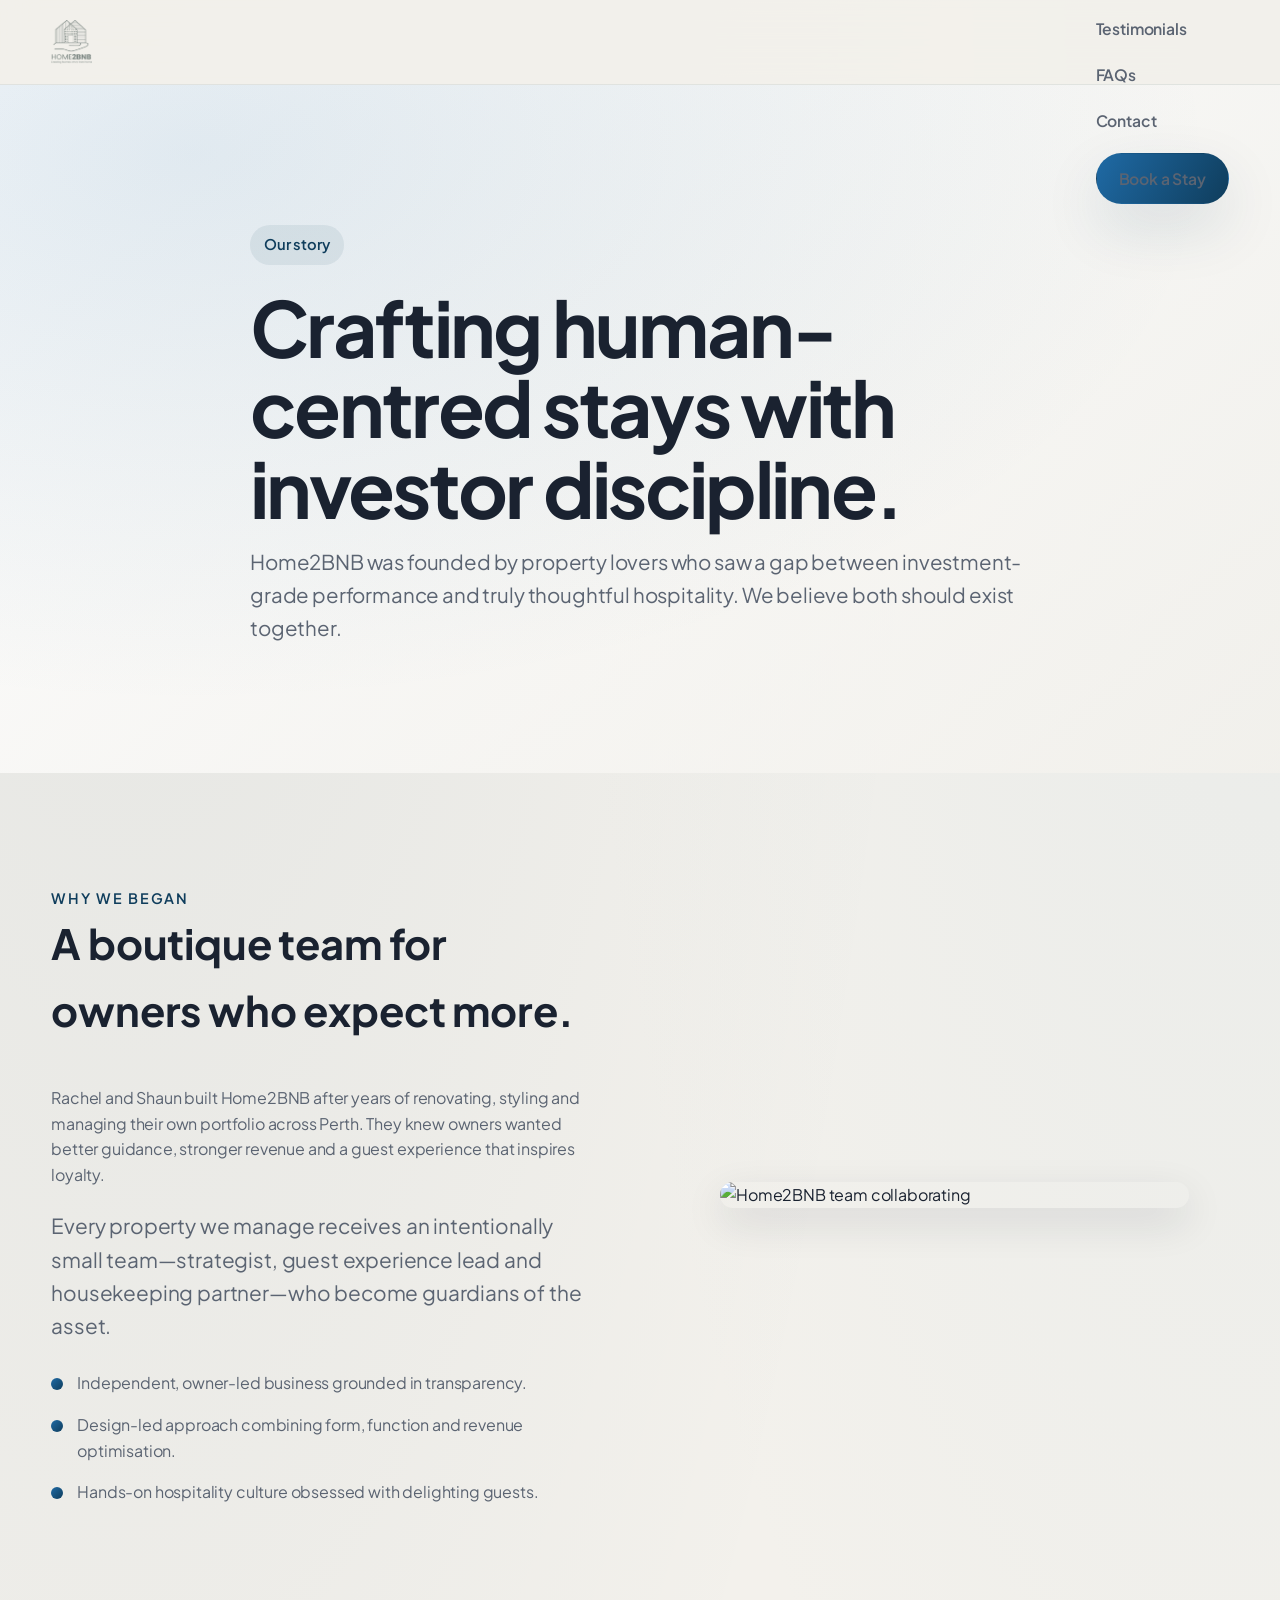
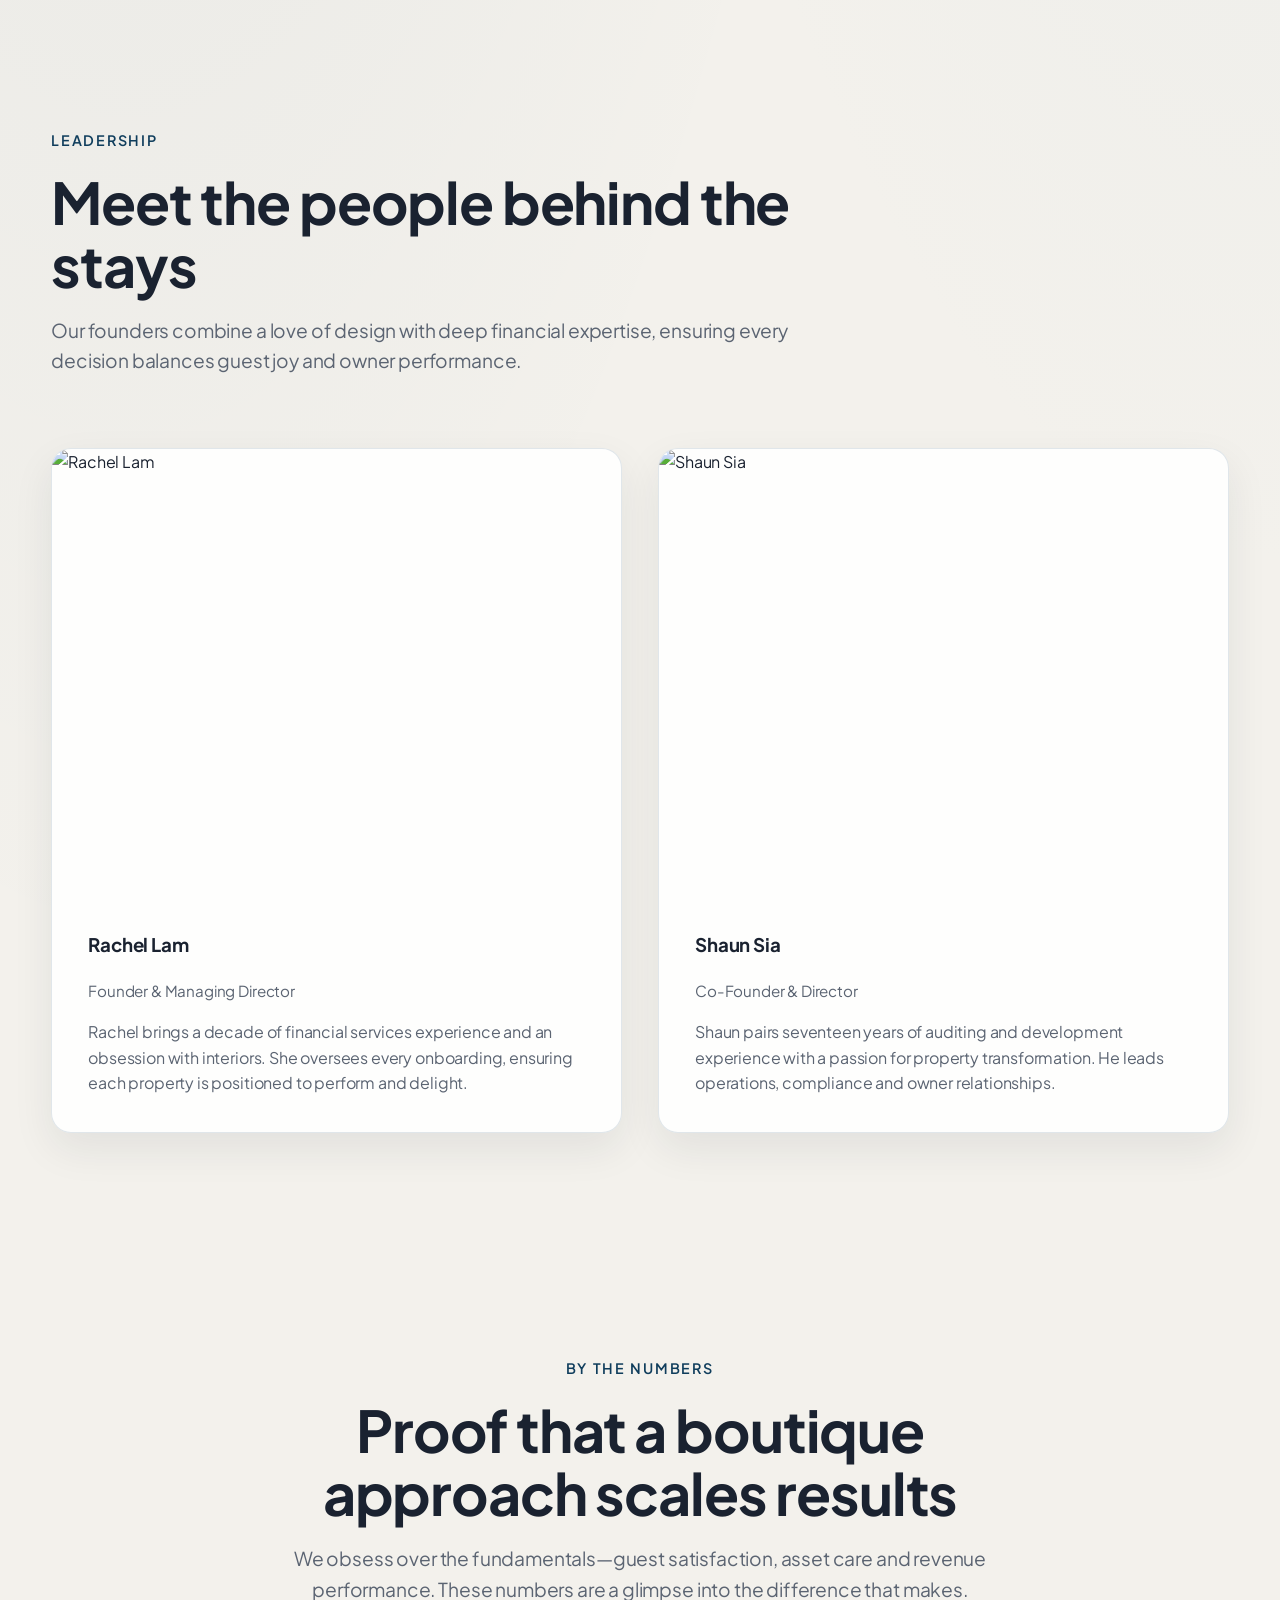
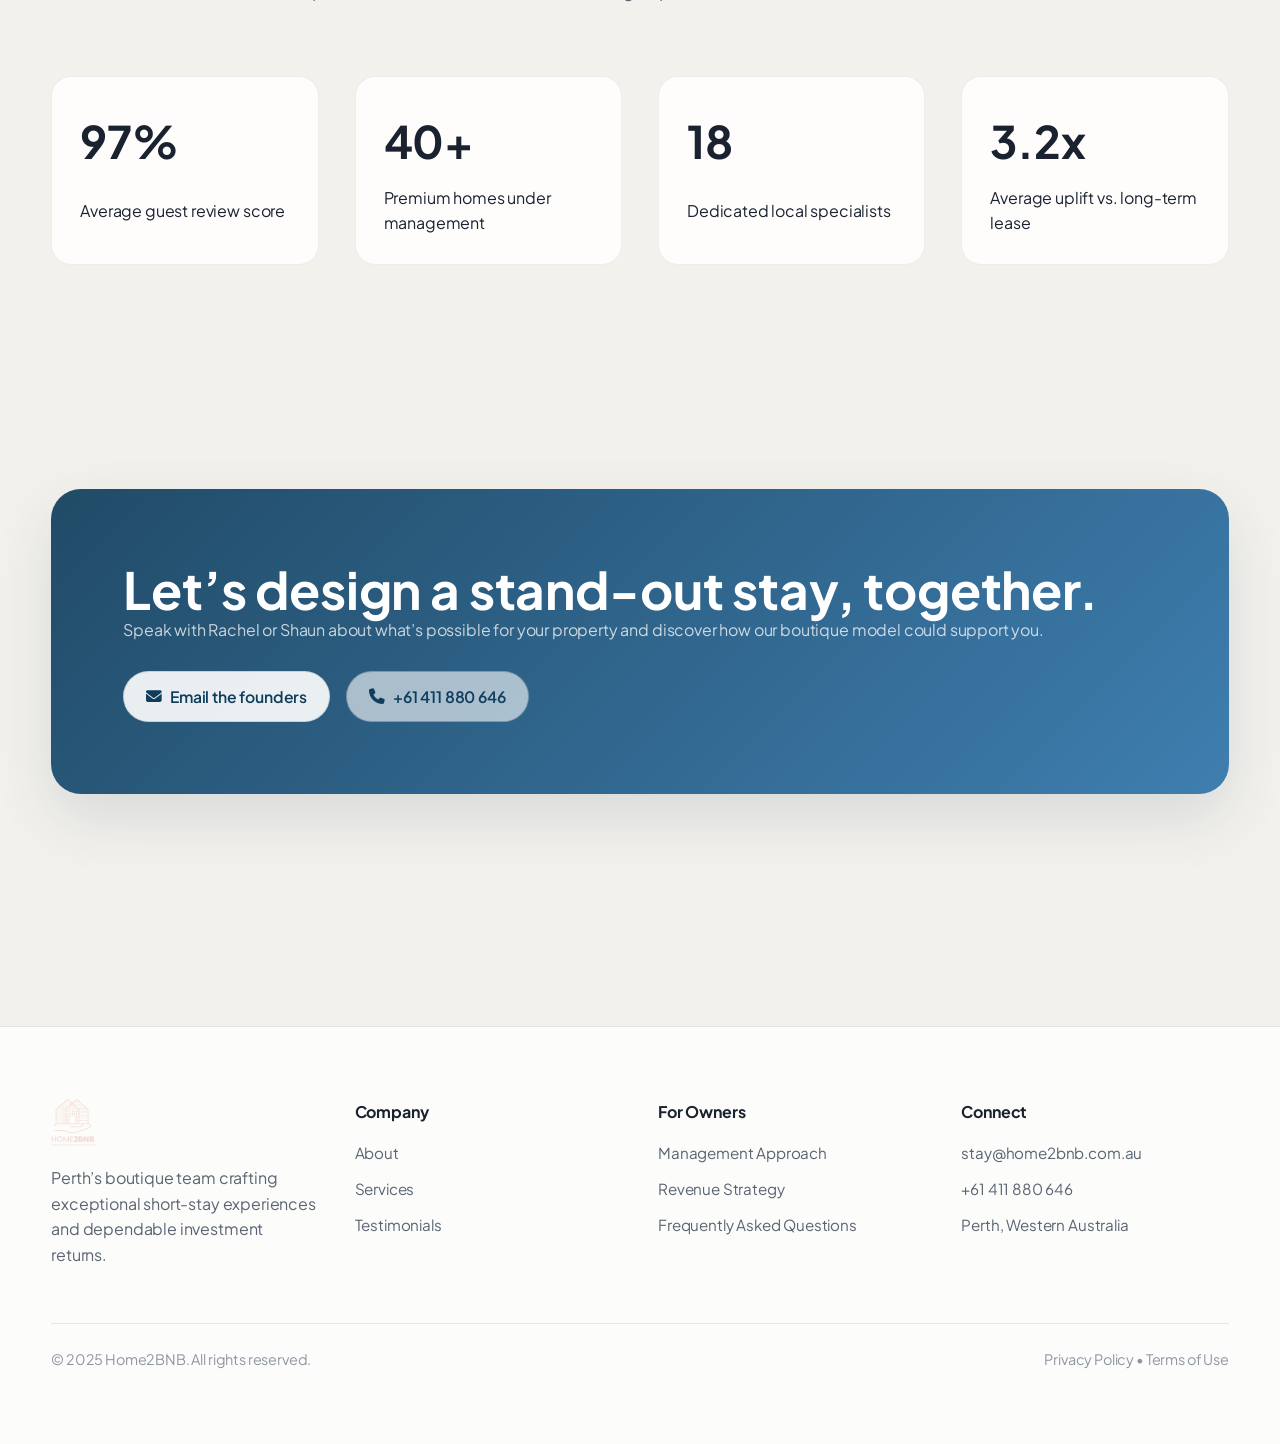
==== commit c0703e7f: "Revert "Remove cache-busting parameters from shared assets"" ====
--- a/about.html
+++ b/about.html
@@ -1,13 +1,13 @@
 <!DOCTYPE html>
 <html lang="en">
 <head>
-  <meta charset="UTF-8" />
+  <meta charset="utf-8" />
   <meta name="viewport" content="width=device-width, initial-scale=1" />
-  <title>About — Home2BNB</title>
-  <link rel="preconnect" href="https://fonts.googleapis.com" />
-  <link rel="preconnect" href="https://fonts.gstatic.com" crossorigin />
-  <link href="https://fonts.googleapis.com/css2?family=Inter:wght@400;500;600;700&display=swap" rel="stylesheet" />
-  <link rel="stylesheet" href="https://cdnjs.cloudflare.com/ajax/libs/font-awesome/6.5.0/css/all.min.css" integrity="sha512-d5w9qBcY9qsK0kGugHgdGXNq35p3xNmPR9U1FVLtZL1NVr7DiIP9N6byjHgNsx3Rp3XIanFkFJxsk7ujI8B+Ag==" crossorigin="anonymous" referrerpolicy="no-referrer" />
+  <meta http-equiv="Cache-Control" content="no-cache, no-store, must-revalidate" />
+  <meta http-equiv="Pragma" content="no-cache" />
+  <meta http-equiv="Expires" content="0" />
+  <title>About – Home2BNB</title>
+  <link rel="stylesheet" href="https://cdnjs.cloudflare.com/ajax/libs/font-awesome/6.5.0/css/all.min.css" />
   <link rel="stylesheet" href="style.css" />
 </head>
 <body>
--- a/style.css
+++ b/style.css
@@ -875,7 +875,6 @@
     align-items: flex-start;
     gap: 20px;
   }
-}
 
   .nav-menu .btn {
     margin-left: 0;
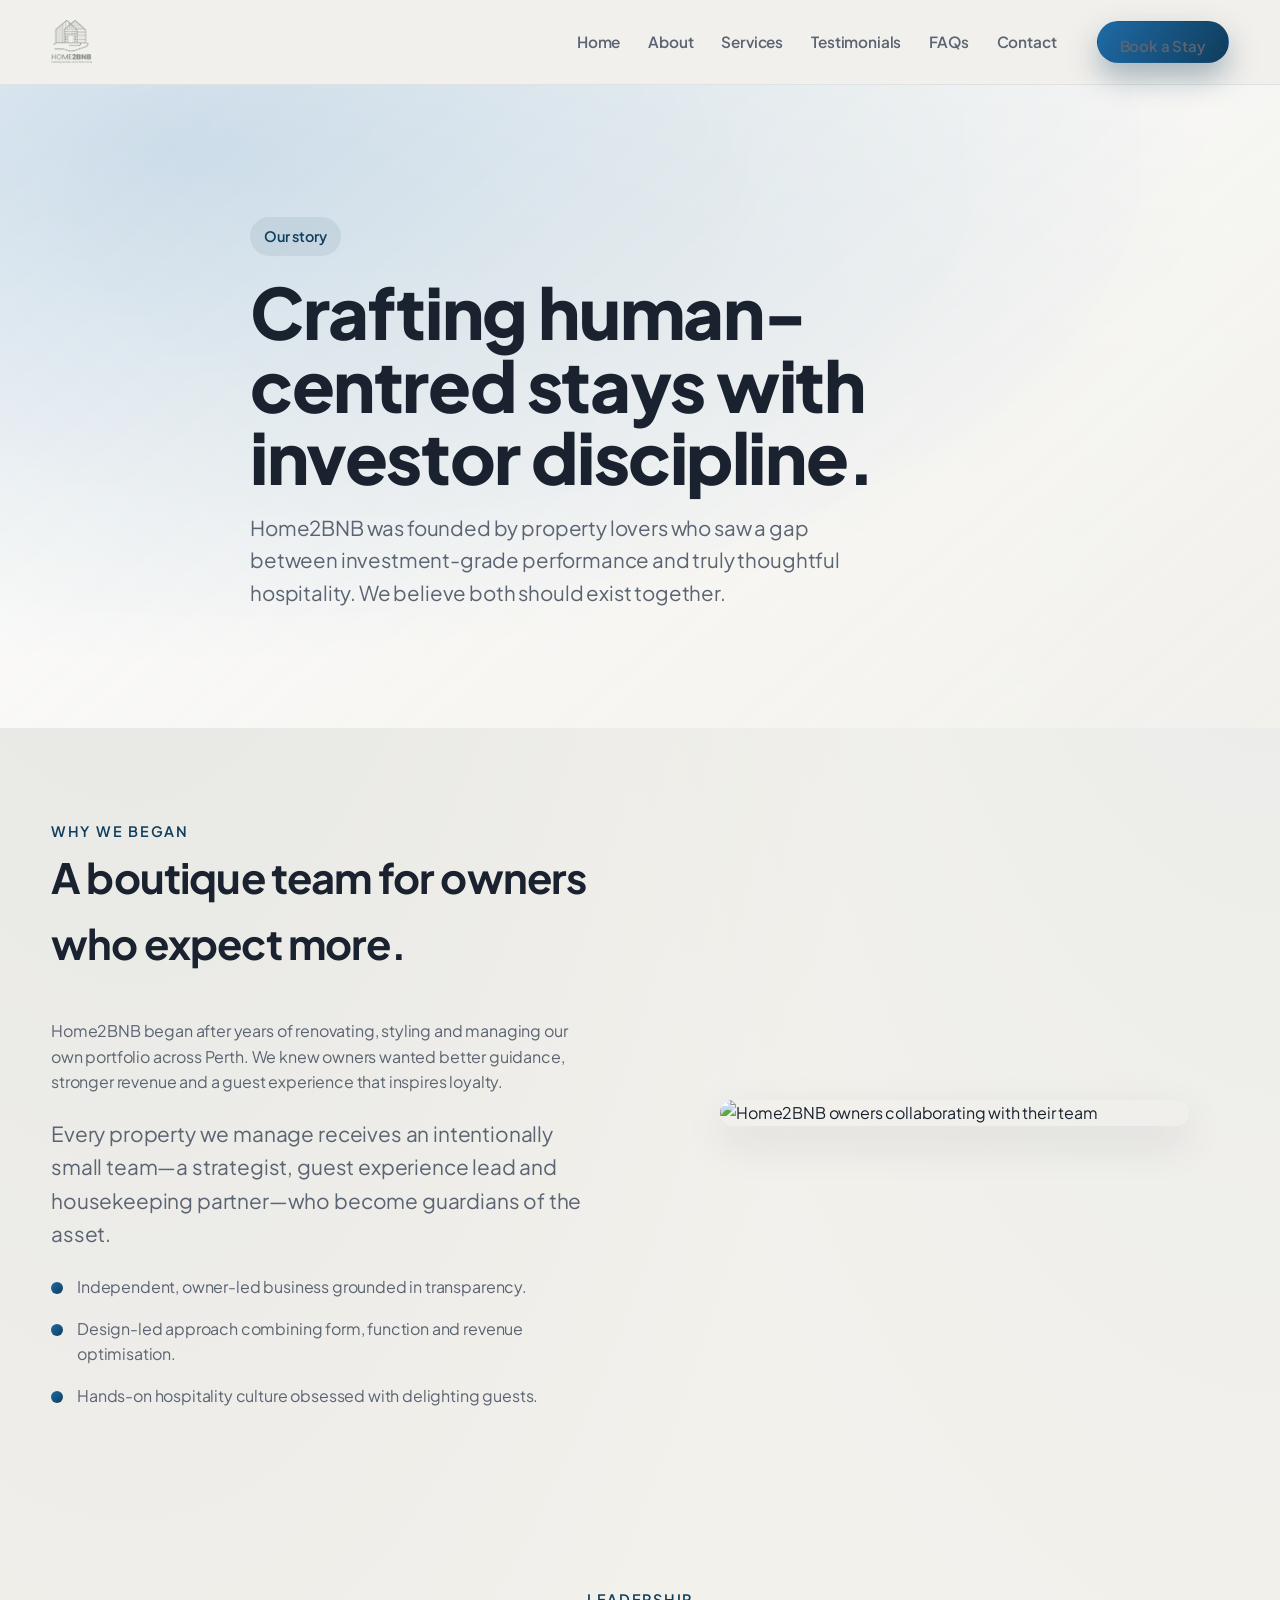
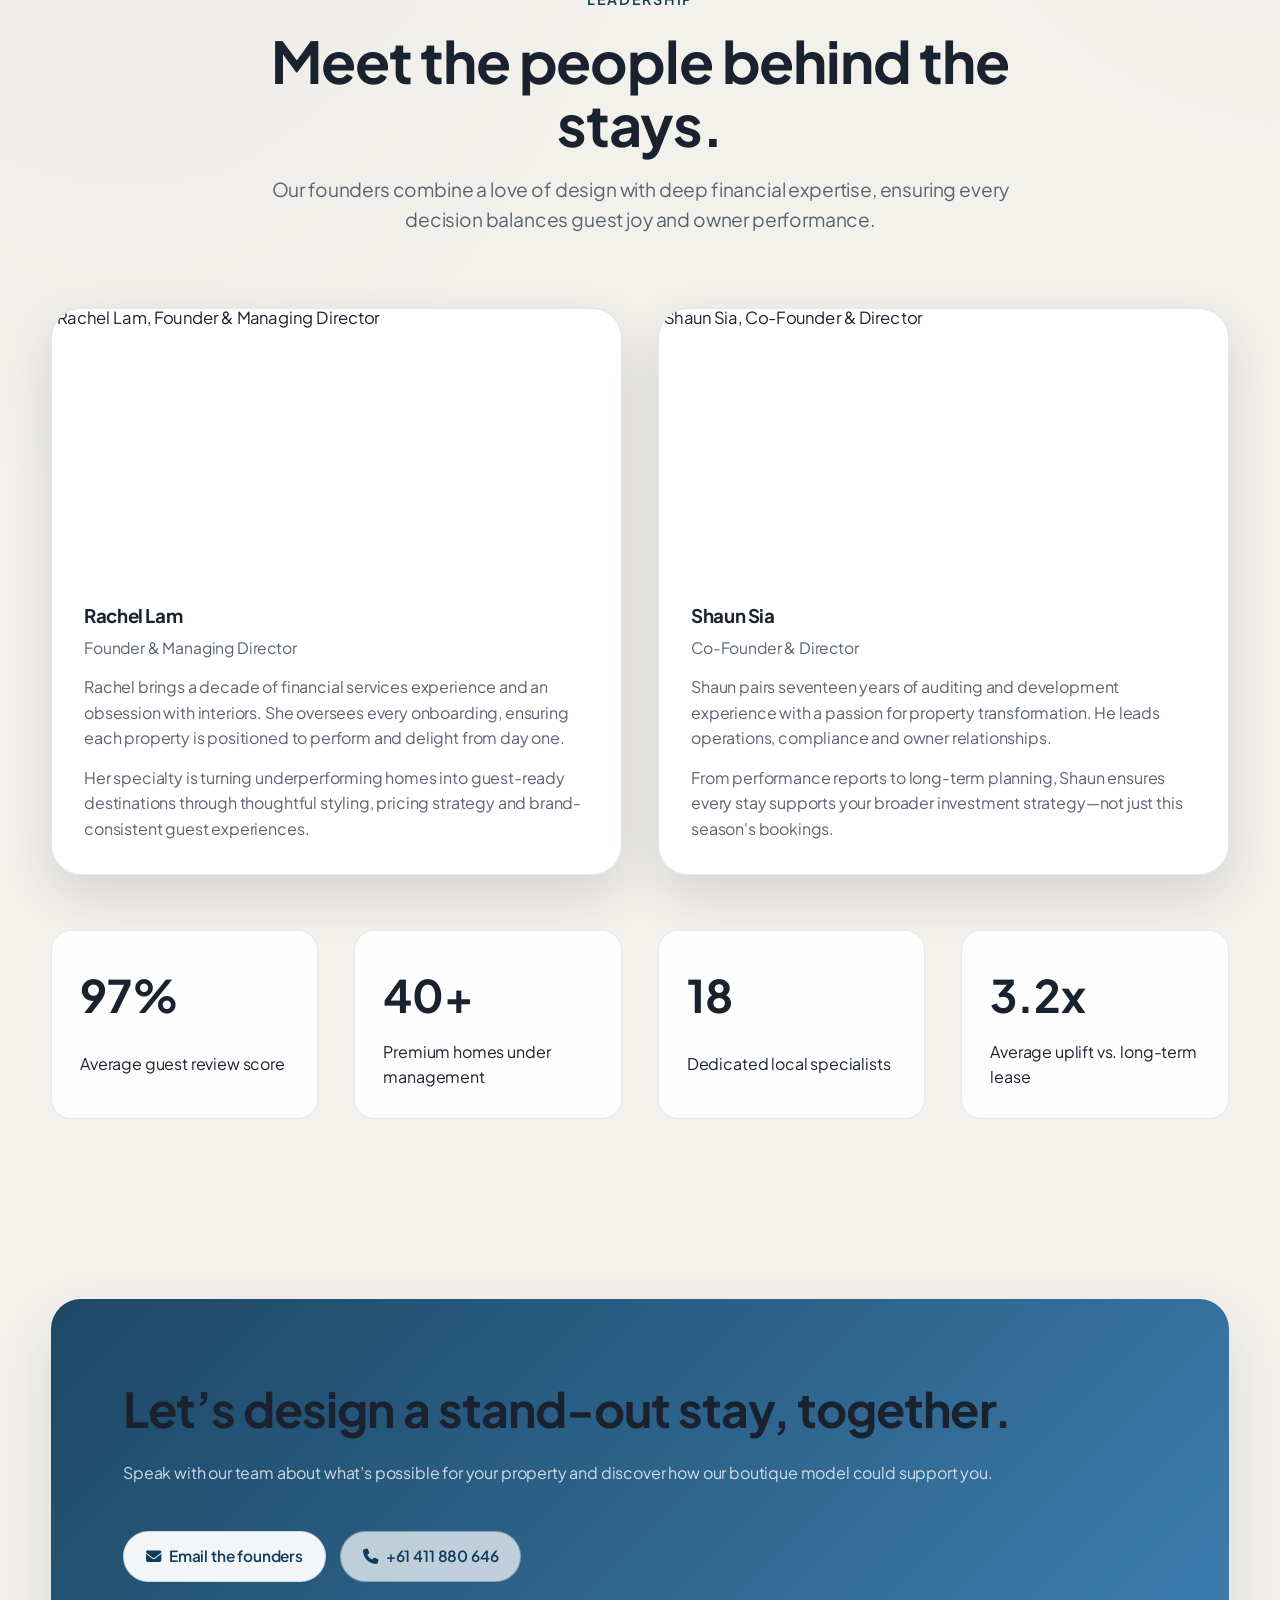
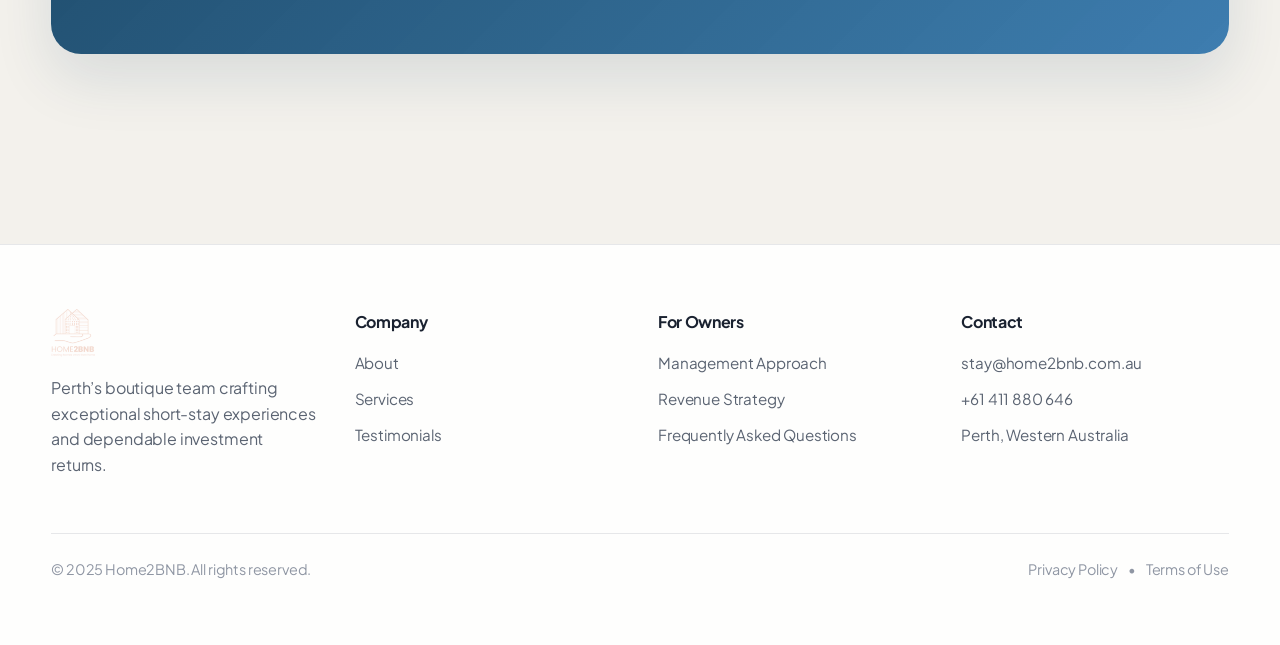
==== commit 06127329: "Add files via upload" ====
--- a/about.html
+++ b/about.html
@@ -3,109 +3,150 @@
 <head>
   <meta charset="utf-8" />
   <meta name="viewport" content="width=device-width, initial-scale=1" />
-  <meta http-equiv="Cache-Control" content="no-cache, no-store, must-revalidate" />
-  <meta http-equiv="Pragma" content="no-cache" />
-  <meta http-equiv="Expires" content="0" />
   <title>About – Home2BNB</title>
   <link rel="stylesheet" href="https://cdnjs.cloudflare.com/ajax/libs/font-awesome/6.5.0/css/all.min.css" />
   <link rel="stylesheet" href="style.css" />
 </head>
 <body>
-  <header class="main-header">
-    <div class="container header-inner">
-      <a class="logo" href="index.html"><img src="Asset 1.png" alt="Home2BNB" /></a>
-      <button class="nav-toggle" type="button" aria-expanded="false" aria-controls="primary-menu" aria-label="Toggle navigation">
-        <span class="sr-only">Toggle navigation</span>
-        <span class="nav-icon"></span>
-      </button>
-      <nav class="nav-menu" id="primary-menu">
-        <ul>
-          <li><a href="index.html">Home</a></li>
-          <li class="is-active"><a href="about.html">About</a></li>
-          <li><a href="services.html">Services</a></li>
-          <li><a href="testimonials.html">Testimonials</a></li>
-          <li><a href="faqs.html">FAQs</a></li>
-          <li><a href="contact.html">Contact</a></li>
-          <li><a class="btn btn-primary" href="https://book.hostfully.com/home2bnb">Book a Stay</a></li>
-        </ul>
-      </nav>
-    </div>
-  </header>
+<header class="main-header">
+  <div class="container header-inner">
+    <a class="logo" href="index.html">
+      <img src="Asset 1.png" alt="Home2BNB" />
+    </a>
+
+    <button class="nav-toggle" type="button"
+            aria-expanded="false"
+            aria-controls="primary-menu"
+            aria-label="Toggle navigation">
+      <span class="sr-only">Toggle navigation</span>
+      <span class="nav-icon"></span>
+    </button>
+
+    <nav class="nav-menu" id="primary-menu">
+      <ul>
+        <!-- add class="is-active" to the current page's li -->
+        <li><a href="index.html">Home</a></li>
+        <li><a href="about.html">About</a></li>
+        <li><a href="services.html">Services</a></li>
+        <li><a href="testimonials.html">Testimonials</a></li>
+        <li><a href="faqs.html">FAQs</a></li>
+        <li><a href="contact.html">Contact</a></li>
+        <li>
+          <a class="btn btn-primary" href="https://book.hostfully.com/home2bnb"
+             target="_blank" rel="noopener">
+            Book a Stay
+          </a>
+        </li>
+      </ul>
+    </nav>
+  </div>
+</header>
+
 
   <main>
-    <section class="hero hero-subpage">
+    <!-- HERO -->
+    <section class="hero hero-subpage hero-about">
+      <div
+        class="hero-bg parallax"
+        data-parallax-depth="0.05"
+        style="background-image:url('https://images.unsplash.com/photo-1494526585095-c41746248156?auto=format&fit=crop&w=2000&q=80');"
+      ></div>
+
       <div class="container hero-inner">
-        <div class="hero-copy">
+        <div class="hero-copy reveal">
           <span class="hero-tag">Our story</span>
           <h1>Crafting human-centred stays with investor discipline.</h1>
-          <p>Home2BNB was founded by property lovers who saw a gap between investment-grade performance and truly thoughtful hospitality. We believe both should exist together.</p>
-        </div>
-      </div>
-    </section>
-
+          <p>
+            Home2BNB was founded by property lovers who saw a gap between investment-grade performance
+            and truly thoughtful hospitality. We believe both should exist together.
+          </p>
+        </div>
+      </div>
+    </section>
+
+    <!-- WHY WE BEGAN -->
     <section class="section">
       <div class="container split-section">
-        <div class="copy">
+        <div class="copy reveal">
           <span class="section-label">Why we began</span>
           <h3>A boutique team for owners who expect more.</h3>
-          <p>Rachel and Shaun built Home2BNB after years of renovating, styling and managing their own portfolio across Perth. They knew owners wanted better guidance, stronger revenue and a guest experience that inspires loyalty.</p>
-          <p class="lead">Every property we manage receives an intentionally small team—strategist, guest experience lead and housekeeping partner—who become guardians of the asset.</p>
+          <p>
+            Home2BNB began after years of renovating, styling and managing our own portfolio across Perth.
+            We knew owners wanted better guidance, stronger revenue and a guest experience that inspires loyalty.
+          </p>
+          <p class="lead">
+            Every property we manage receives an intentionally small team&mdash;a strategist, guest experience
+            lead and housekeeping partner&mdash;who become guardians of the asset.
+          </p>
           <div class="feature-list">
             <div class="feature-item">Independent, owner-led business grounded in transparency.</div>
             <div class="feature-item">Design-led approach combining form, function and revenue optimisation.</div>
             <div class="feature-item">Hands-on hospitality culture obsessed with delighting guests.</div>
           </div>
         </div>
-        <figure class="media">
-          <img src="https://images.unsplash.com/photo-1522202176988-66273c2fd55f?auto=format&fit=crop&w=1200&q=80" alt="Home2BNB team collaborating" />
+
+        <figure class="media reveal">
+          <img src="https://images.unsplash.com/photo-1600585154340-be6161a56a0c?auto=format&fit=crop&w=900&q=80" alt="Home2BNB owners collaborating with their team" />
         </figure>
       </div>
     </section>
 
-    <section class="section" aria-label="Founders">
+    <!-- FOUNDERS & STATS -->
+    <section class="section" aria-label="Founders & Results">
       <div class="container">
-        <div class="section-header">
+        <div class="section-header center reveal">
           <span class="section-label">Leadership</span>
-          <h2>Meet the people behind the stays</h2>
-          <p>Our founders combine a love of design with deep financial expertise, ensuring every decision balances guest joy and owner performance.</p>
-        </div>
-        <div class="people-grid">
-          <article class="person-card">
-            <figure>
-              <img src="https://home2bnb.com.au/wp-content/uploads/elementor/thumbs/Rachel-2small--o8asxg1kfr8x8tw1uc7tyou9i415flg201jntnlvi0.jpg" alt="Rachel Lam" />
+          <h2>Meet the people behind the stays.</h2>
+          <p>
+            Our founders combine a love of design with deep financial expertise, ensuring every decision balances
+            guest joy and owner performance.
+          </p>
+        </div>
+
+        <div class="founder-grid">
+          <article class="founder-card reveal">
+            <figure class="founder-photo">
+              <img src="https://home2bnb.com.au/wp-content/uploads/elementor/thumbs/Rachel-2small--o8asxg1kfr8x8tw1uc7tyou9i415flg201jntnlvi0.jpg" alt="Rachel Lam, Founder &amp; Managing Director" />
             </figure>
-            <div class="card-body">
-              <div>
+            <div class="founder-body">
+              <div class="founder-meta">
                 <h3>Rachel Lam</h3>
                 <p class="subtitle">Founder &amp; Managing Director</p>
               </div>
-              <p>Rachel brings a decade of financial services experience and an obsession with interiors. She oversees every onboarding, ensuring each property is positioned to perform and delight.</p>
+              <p>
+                Rachel brings a decade of financial services experience and an obsession with interiors.
+                She oversees every onboarding, ensuring each property is positioned to perform and delight
+                from day one.
+              </p>
+              <p>
+                Her specialty is turning underperforming homes into guest-ready destinations through thoughtful
+                styling, pricing strategy and brand-consistent guest experiences.
+              </p>
             </div>
           </article>
-          <article class="person-card">
-            <figure>
-              <img src="https://home2bnb.com.au/wp-content/uploads/elementor/thumbs/SS-small-o8anxoerdf5qtl0gk4tgljxnk830bis4a9xmnk5fi0.png" alt="Shaun Sia" />
+
+          <article class="founder-card reveal">
+            <figure class="founder-photo">
+              <img src="https://home2bnb.com.au/wp-content/uploads/elementor/thumbs/SS-small-o8anxoerdf5qtl0gk4tgljxnk830bis4a9xmnk5fi0.png" alt="Shaun Sia, Co-Founder &amp; Director" />
             </figure>
-            <div class="card-body">
-              <div>
+            <div class="founder-body">
+              <div class="founder-meta">
                 <h3>Shaun Sia</h3>
                 <p class="subtitle">Co-Founder &amp; Director</p>
               </div>
-              <p>Shaun pairs seventeen years of auditing and development experience with a passion for property transformation. He leads operations, compliance and owner relationships.</p>
+              <p>
+                Shaun pairs seventeen years of auditing and development experience with a passion for
+                property transformation. He leads operations, compliance and owner relationships.
+              </p>
+              <p>
+                From performance reports to long-term planning, Shaun ensures every stay supports your
+                broader investment strategy&mdash;not just this season's bookings.
+              </p>
             </div>
           </article>
         </div>
-      </div>
-    </section>
-
-    <section class="section" aria-label="Impact">
-      <div class="container">
-        <div class="section-header center">
-          <span class="section-label">By the numbers</span>
-          <h2>Proof that a boutique approach scales results</h2>
-          <p>We obsess over the fundamentals—guest satisfaction, asset care and revenue performance. These numbers are a glimpse into the difference that makes.</p>
-        </div>
-        <div class="stats-grid">
+
+        <div class="stats-grid reveal" aria-label="Home2BNB by the numbers">
           <div class="stat">
             <strong>97%</strong>
             <span>Average guest review score</span>
@@ -126,16 +167,26 @@
       </div>
     </section>
 
+    <!-- CTA BANNER -->
     <section class="section" aria-label="Invitation">
       <div class="container">
-        <div class="cta-banner">
+        <div class="cta-banner reveal">
           <div>
             <h2>Let’s design a stand-out stay, together.</h2>
-            <p>Speak with Rachel or Shaun about what’s possible for your property and discover how our boutique model could support you.</p>
+            <p>
+              Speak with our team about what’s possible for your property and discover how our boutique model
+              could support you.
+            </p>
           </div>
           <div class="cta-actions">
-            <a class="btn btn-light" href="mailto:stay@home2bnb.com.au"><i class="fa-solid fa-envelope"></i> Email the founders</a>
-            <a class="btn btn-outline" href="tel:+61411880646"><i class="fa-solid fa-phone"></i> +61 411 880 646</a>
+            <a class="btn btn-light" href="mailto:stay@home2bnb.com.au">
+              <i class="fa-solid fa-envelope"></i>
+              Email the founders
+            </a>
+            <a class="btn btn-outline" href="tel:+61411880646">
+              <i class="fa-solid fa-phone"></i>
+              +61 411 880 646
+            </a>
           </div>
         </div>
       </div>
@@ -159,13 +210,13 @@
       <div class="footer-col">
         <h5>For Owners</h5>
         <ul>
-          <li><a href="index.html#services">Management Approach</a></li>
-          <li><a href="services.html">Revenue Strategy</a></li>
+          <li><a href="services.html">Management Approach</a></li>
+          <li><a href="faqs.html">Revenue Strategy</a></li>
           <li><a href="faqs.html">Frequently Asked Questions</a></li>
         </ul>
       </div>
       <div class="footer-col">
-        <h5>Connect</h5>
+        <h5>Contact</h5>
         <ul>
           <li><a href="mailto:stay@home2bnb.com.au">stay@home2bnb.com.au</a></li>
           <li><a href="tel:+61411880646">+61 411 880 646</a></li>
@@ -177,7 +228,7 @@
       <span>© 2025 Home2BNB. All rights reserved.</span>
       <span>
         <a href="#">Privacy Policy</a>
-        <span>•</span>
+        <span class="sep">•</span>
         <a href="#">Terms of Use</a>
       </span>
     </div>
--- a/style.css
+++ b/style.css
@@ -1,25 +1,44 @@
+/* =========================================================
+   Home2BNB — Main Styles
+   Matches current HTML (all pages)
+   ========================================================= */
+
 @import url('https://fonts.googleapis.com/css2?family=Plus+Jakarta+Sans:wght@400;500;600;700;800&display=swap');
 
 :root {
   --bg: #f3f1ec;
   --bg-strong: #ebe7df;
-  --surface: rgba(255, 255, 255, 0.82);
+
+  --surface: rgba(255, 255, 255, 0.94);
+  --surface-soft: rgba(255, 255, 255, 0.86);
   --surface-solid: #ffffff;
+
   --text: #1a2230;
   --muted: #5b6472;
   --soft: #8f96a3;
+
+  /* Home2BNB tones */
   --accent: #0f3d5c;
+  --accent-mid: #1f6aa5;
   --accent-soft: #e1ecf6;
-  --accent-mid: #1f6aa5;
+  --peach-soft: #f7ded5;
+
   --line: rgba(15, 61, 92, 0.15);
+
   --radius: 20px;
   --radius-lg: 30px;
+
   --shadow-soft: 0 24px 60px rgba(15, 61, 92, 0.12);
-  --shadow-card: 0 14px 40px rgba(26, 34, 48, 0.12);
+  --shadow-card: 0 16px 44px rgba(26, 34, 48, 0.10);
+
   --header-height: 84px;
 }
 
-* {
+/* ========== RESET & BASE ========== */
+
+*,
+*::before,
+*::after {
   box-sizing: border-box;
 }
 
@@ -31,18 +50,49 @@
 
 body {
   font-family: 'Plus Jakarta Sans', system-ui, -apple-system, BlinkMacSystemFont, 'Segoe UI', sans-serif;
-  background: radial-gradient(120% 120% at 10% -10%, rgba(15, 61, 92, 0.08), transparent 55%),
+  background:
+    radial-gradient(120% 120% at 10% -10%, rgba(15, 61, 92, 0.08), transparent 55%),
     radial-gradient(110% 90% at 100% 0%, rgba(192, 212, 222, 0.22), transparent 52%),
     var(--bg);
   color: var(--text);
   line-height: 1.6;
   font-size: 16px;
   letter-spacing: -0.01em;
+  min-height: 100vh;
 }
 
 a {
   color: inherit;
   text-decoration: none;
+}
+
+a:hover,
+button:hover {
+  opacity: 0.9;
+}
+
+img {
+  max-width: 100%;
+  height: auto;
+  display: block;
+}
+
+main {
+  display: block;
+}
+
+h1,
+h2,
+h3,
+h4,
+h5 {
+  font-weight: 700;
+  color: var(--text);
+  letter-spacing: -0.02em;
+}
+
+h1 {
+  font-weight: 800;
 }
 
 .sr-only {
@@ -57,21 +107,6 @@
   border: 0;
 }
 
-a:hover,
-button:hover {
-  opacity: 0.85;
-}
-
-img {
-  max-width: 100%;
-  height: auto;
-  display: block;
-}
-
-main {
-  display: block;
-}
-
 .container {
   width: min(1180px, 92%);
   margin-inline: auto;
@@ -80,6 +115,94 @@
 .section {
   padding: clamp(72px, 11vw, 112px) 0;
 }
+
+.subtitle {
+  color: var(--muted);
+  font-size: 0.98rem;
+}
+
+/* ========== THEME WRAPPERS (used on home sections) ========== */
+
+.theme-plain {
+  background: transparent;
+}
+
+.theme-peach {
+  background: linear-gradient(180deg, rgba(247, 222, 213, 0.55), rgba(243, 241, 236, 0.7));
+}
+
+.theme-sage {
+  background: linear-gradient(180deg, rgba(210, 224, 210, 0.55), rgba(243, 241, 236, 0.7));
+}
+
+/* ========== ANIMATION HELPERS ========== */
+
+.hero .content,
+.hero-inner .hero-copy,
+.hero-subpage .hero-copy {
+  transform: translateY(24px);
+  transition: opacity 0.7s ease-out, transform 0.7s ease-out;
+  transition-delay: 0.1s;
+}
+
+html.is-ready .hero .content,
+html.is-ready .hero-inner .hero-copy,
+html.is-ready .hero-subpage .hero-copy {
+  opacity: 1;
+  transform: translateY(0);
+}
+
+/* scroll reveal */
+.reveal {
+  opacity: 0;
+  transform: translateY(30px);
+  filter: blur(6px);
+  transition:
+    opacity 0.7s cubic-bezier(0.19, 1, 0.22, 1),
+    transform 0.7s cubic-bezier(0.19, 1, 0.22, 1),
+    filter 0.7s cubic-bezier(0.19, 1, 0.22, 1);
+  transition-delay: var(--delay, 0s);
+  will-change: opacity, transform, filter;
+}
+
+.reveal.in {
+  opacity: 1;
+  transform: translateY(0);
+  filter: blur(0);
+}
+
+/* hover depth */
+.card,
+.property-card,
+.t-card,
+.testimonial,
+.stat,
+.step,
+.person-card,
+.contact-card,
+.form-card {
+  transition: transform 0.25s ease, box-shadow 0.25s ease, background 0.25s ease;
+}
+
+.card:hover,
+.property-card:hover,
+.t-card:hover,
+.testimonial:hover,
+.stat:hover,
+.step:hover,
+.person-card:hover,
+.contact-card:hover,
+.form-card:hover {
+  transform: translateY(-6px);
+  box-shadow: var(--shadow-card);
+}
+
+/* parallax base */
+.parallax {
+  will-change: transform;
+}
+
+/* ========== SECTION HEADER ========== */
 
 .section-header {
   display: flex;
@@ -110,7 +233,6 @@
   margin: 0;
   font-size: clamp(2.4rem, 4.8vw, 3.6rem);
   line-height: 1.1;
-  letter-spacing: -0.02em;
 }
 
 .section-header p {
@@ -119,23 +241,21 @@
   font-size: clamp(1rem, 2.4vw, 1.2rem);
 }
 
-.subtitle {
-  color: var(--muted);
-  font-size: 0.98rem;
-}
-
-/* ===== HEADER ===== */
+/* ========== HEADER / NAV ========== */
+
+/* ========== HEADER / NAV ========== */
 
 .main-header {
   position: sticky;
   top: 0;
-  z-index: 1000;
-  background: rgba(243, 241, 236, 0.9);
-  backdrop-filter: blur(16px);
+  z-index: 3000;
+  background: rgba(243, 241, 236, 0.94);
+  backdrop-filter: blur(18px);
   border-bottom: 1px solid rgba(15, 61, 92, 0.08);
 }
 
-.header-inner {
+.header-inner,
+.header-container {
   height: var(--header-height);
   display: flex;
   align-items: center;
@@ -143,11 +263,70 @@
   gap: 32px;
 }
 
+/* Logo */
 .logo img {
   height: 44px;
   width: auto;
 }
 
+/* Desktop nav */
+.nav-menu {
+  /* on desktop, it’s just inline */
+}
+
+.nav-menu ul {
+  margin: 0;
+  padding: 0;
+  list-style: none;
+  display: flex;
+  align-items: center;
+  gap: 28px;
+}
+
+.nav-menu a {
+  position: relative;
+  font-weight: 600;
+  color: var(--muted);
+  font-size: 0.96rem;
+  padding-bottom: 4px;
+  transition: color 0.2s ease;
+}
+
+/* animated underline */
+.nav-menu a::after {
+  content: '';
+  position: absolute;
+  left: 0;
+  bottom: -2px;
+  height: 2px;
+  width: 0;
+  border-radius: 999px;
+  background: linear-gradient(120deg, var(--accent-mid), var(--accent));
+  transition: width 0.25s ease;
+}
+
+.nav-menu li.is-active > a,
+.nav-menu a:hover {
+  color: var(--text);
+}
+
+.nav-menu li.is-active > a::after,
+.nav-menu a:hover::after {
+  width: 100%;
+}
+
+/* Book a Stay button in nav */
+.nav-menu .btn {
+  margin-left: 12px;
+}
+
+.nav-menu .btn-primary {
+  padding-inline: 22px;
+  font-size: 0.94rem;
+  box-shadow: 0 14px 30px rgba(15, 61, 92, 0.35);
+}
+
+/* Burger (hidden on desktop) */
 .nav-toggle {
   display: none;
   background: none;
@@ -157,9 +336,10 @@
   cursor: pointer;
 }
 
-.nav-toggle .nav-icon,
-.nav-toggle .nav-icon::before,
-.nav-toggle .nav-icon::after {
+/* 3-line icon */
+.nav-icon,
+.nav-icon::before,
+.nav-icon::after {
   display: block;
   width: 24px;
   height: 2px;
@@ -168,47 +348,102 @@
   transition: transform 0.2s ease, opacity 0.2s ease;
 }
 
-.nav-toggle .nav-icon::before,
-.nav-toggle .nav-icon::after {
-  content: '';
+.nav-icon::before,
+.nav-icon::after {
+  content: "";
   position: absolute;
   left: 0;
 }
 
-.nav-toggle .nav-icon::before {
-  top: -7px;
-}
-
-.nav-toggle .nav-icon::after {
-  top: 7px;
-}
-
-.nav-menu ul {
-  margin: 0;
-  padding: 0;
-  list-style: none;
-  display: flex;
-  align-items: center;
-  gap: 28px;
-}
-
-.nav-menu a {
-  font-weight: 600;
-  color: var(--muted);
-  font-size: 0.98rem;
-  transition: color 0.2s ease;
-}
-
-.nav-menu li.is-active > a,
-.nav-menu a:hover {
-  color: var(--text);
-}
-
-.nav-menu .btn {
-  margin-left: 12px;
-}
-
-/* ===== BUTTONS ===== */
+.nav-icon::before {
+  transform: translateY(-7px);
+}
+
+.nav-icon::after {
+  transform: translateY(7px);
+}
+
+/* X state when menu is open */
+.nav-toggle.is-active .nav-icon {
+  background: transparent;
+}
+
+.nav-toggle.is-active .nav-icon::before {
+  transform: translateY(0) rotate(45deg);
+}
+
+.nav-toggle.is-active .nav-icon::after {
+  transform: translateY(0) rotate(-45deg);
+}
+
+/* ========== MOBILE NAV ========== */
+
+@media (max-width: 880px) {
+  .nav-toggle {
+    display: block;
+  }
+
+  /* DROPDOWN PANEL UNDER HEADER */
+  .nav-menu {
+    position: absolute;
+    top: var(--header-height); /* sits just under the sticky header */
+    left: 0;
+    right: 0;
+
+    background: #f3f1ec; /* solid background so text never floats over content */
+    border-bottom-left-radius: 24px;
+    border-bottom-right-radius: 24px;
+    box-shadow: 0 18px 40px rgba(26, 34, 48, 0.18);
+
+    padding: 20px 24px 28px;
+
+    transform-origin: top;
+    transform: scaleY(0);
+    opacity: 0;
+    visibility: hidden;
+
+    transition:
+      transform 0.25s ease,
+      opacity 0.25s ease,
+      visibility 0s linear 0.25s;
+
+    z-index: 1500;  /* above page content, below the burger button */
+  }
+
+  .nav-menu.is-open {
+    transform: scaleY(1);
+    opacity: 1;
+    visibility: visible;
+    transition-delay: 0s; /* show immediately */
+  }
+
+  .nav-menu ul {
+    flex-direction: column;
+    align-items: flex-start;
+    gap: 20px;
+  }
+
+  .nav-menu .btn {
+    margin-left: 0;
+    margin-top: 10px;
+    box-shadow: none;
+  }
+
+  body.nav-open {
+    overflow: hidden;
+  }
+
+  .hero {
+    padding-top: 128px;
+  }
+
+  .quick-roller {
+    grid-template-columns: 1fr;
+  }
+}
+
+
+/* ========== BUTTONS ========== */
 
 .btn {
   display: inline-flex;
@@ -216,11 +451,11 @@
   justify-content: center;
   gap: 8px;
   font-weight: 600;
-  font-size: 0.98rem;
+  font-size: 0.96rem;
   padding: 12px 22px;
   border-radius: 999px;
   border: 1px solid transparent;
-  transition: transform 0.2s ease, box-shadow 0.2s ease, background 0.2s ease;
+  transition: transform 0.2s ease, box-shadow 0.2s ease, background 0.2s ease, border-color 0.2s ease;
 }
 
 .btn-primary {
@@ -232,13 +467,29 @@
 .btn-outline {
   border-color: rgba(15, 61, 92, 0.3);
   color: var(--accent);
-  background: rgba(255, 255, 255, 0.6);
+  background: rgba(255, 255, 255, 0.7);
 }
 
 .btn-light {
-  background: rgba(255, 255, 255, 0.9);
+  background: rgba(255, 255, 255, 0.95);
   color: var(--accent);
   border: 1px solid rgba(15, 61, 92, 0.16);
+}
+
+.btn-ghost {
+  background: transparent;
+  color: var(--accent);
+  border-color: rgba(15, 61, 92, 0.18);
+}
+
+.btn-sage {
+  background: #dfe6df;
+  color: #33413a;
+}
+
+.btn-dark {
+  background: #1a2230;
+  color: #fff;
 }
 
 .btn-link {
@@ -250,157 +501,66 @@
 
 .btn:hover {
   transform: translateY(-2px);
-}
-
-/* ===== HERO ===== */
+  box-shadow: 0 12px 30px rgba(15, 61, 92, 0.18);
+}
+
+/* ========== HERO – HOME ========== */
 
 .hero {
   position: relative;
-  padding: clamp(96px, 12vw, 140px) 0 clamp(72px, 10vw, 100px);
+  padding: clamp(112px, 14vw, 148px) 0 clamp(84px, 10vw, 110px);
   overflow: hidden;
+  color: var(--text);
 }
 
 .hero::before {
   content: '';
   position: absolute;
   inset: 0;
-  background: radial-gradient(85% 80% at 15% 10%, rgba(31, 106, 165, 0.16), transparent),
-    linear-gradient(150deg, rgba(255, 255, 255, 0.85) 0%, rgba(243, 241, 236, 0.6) 100%);
+  background:
+    radial-gradient(85% 80% at 15% 10%, rgba(31, 106, 165, 0.14), transparent),
+    linear-gradient(150deg, rgba(255, 255, 255, 0.90) 0%, rgba(243, 241, 236, 0.75) 100%);
   z-index: 0;
 }
 
-.hero-inner {
+.hero .bg {
+  position: absolute;
+  inset: -40px;
+  background-size: cover;
+  background-position: center;
+  filter: saturate(1.05) contrast(1.02);
+  opacity: 0.8;
+  transform: scale(1.06);
+  z-index: -1;
+}
+
+.hero .content {
   position: relative;
   z-index: 1;
-  display: grid;
-  align-items: center;
-  gap: clamp(40px, 8vw, 80px);
-  grid-template-columns: repeat(2, minmax(0, 1fr));
-}
-
-.hero-subpage::before {
-  background: radial-gradient(80% 80% at 15% 10%, rgba(31, 106, 165, 0.12), transparent),
-    linear-gradient(140deg, rgba(255, 255, 255, 0.92) 0%, rgba(243, 241, 236, 0.75) 100%);
-}
-
-.hero-subpage .hero-inner {
-  grid-template-columns: minmax(0, 1fr);
-  text-align: left;
-  max-width: 780px;
-}
-
-.hero-subpage .hero-copy p {
-  max-width: none;
-}
-
-.hero-copy h1 {
+  max-width: 640px;
+}
+
+.hero .pill {
+  margin-bottom: 18px;
+}
+
+.hero h1 {
   margin: 0 0 18px;
-  font-size: clamp(3rem, 6vw, 4.8rem);
-  line-height: 1.05;
-  letter-spacing: -0.035em;
-}
-
-.hero-copy p {
+  font-size: clamp(3.1rem, 6vw, 4.4rem);
+  line-height: 1.03;
+}
+
+.hero p {
   margin: 0 0 28px;
-  font-size: clamp(1.1rem, 2.4vw, 1.28rem);
-  color: var(--muted);
-  max-width: 36ch;
-}
-
-.hero-meta {
+  font-size: clamp(1.08rem, 2.3vw, 1.28rem);
+  color: var(--muted);
+  max-width: 40ch;
+}
+
+.cta-inline {
   display: flex;
-  gap: 24px;
-  margin-top: 32px;
   flex-wrap: wrap;
-  gap: 22px 32px;
-  margin-top: 36px;
-  color: var(--muted);
-}
-
-.hero-meta span {
-  display: flex;
-  flex-direction: column;
-  font-weight: 600;
-  color: var(--text);
-}
-
-.hero-meta strong {
-  font-size: 1.5rem;
-}
-
-.hero-meta small {
-  text-transform: uppercase;
-  font-weight: 600;
-  color: var(--muted);
-  letter-spacing: 0.14em;
-  font-size: 0.74rem;
-}
-
-.hero-media {
-  position: relative;
-  border-radius: var(--radius-lg);
-  overflow: hidden;
-  box-shadow: var(--shadow-card);
-  background: var(--surface);
-}
-
-.hero-media img {
-  width: 100%;
-  height: 100%;
-  object-fit: cover;
-}
-
-.hero-tag {
-  display: inline-flex;
-  align-items: center;
-  gap: 10px;
-  padding: 8px 14px;
-  border-radius: 999px;
-  background: rgba(15, 61, 92, 0.08);
-  color: var(--accent);
-  font-weight: 600;
-  font-size: 0.92rem;
-  margin-bottom: 22px;
-}
-
-/* ===== RIBBON ===== */
-
-.ribbon {
-  border-top: 1px solid var(--line);
-  border-bottom: 1px solid var(--line);
-  background: rgba(255, 255, 255, 0.5);
-  padding: 18px 0;
-}
-
-.ribbon .container {
-  display: flex;
-  align-items: center;
-  justify-content: space-between;
-  gap: 28px;
-  flex-wrap: wrap;
-  color: var(--soft);
-  font-size: 0.95rem;
-  text-transform: uppercase;
-  letter-spacing: 0.22em;
-}
-
-/* ===== CARDS ===== */
-
-.card-grid {
-  display: grid;
-  grid-template-columns: repeat(auto-fit, minmax(240px, 1fr));
-  gap: clamp(24px, 4vw, 36px);
-}
-
-.card {
-  background: var(--surface-solid);
-  border-radius: var(--radius);
-  padding: clamp(28px, 4vw, 34px);
-  border: 1px solid rgba(15, 61, 92, 0.08);
-  box-shadow: 0 12px 40px rgba(26, 34, 48, 0.08);
-  display: flex;
-  flex-direction: column;
-  gap: 18px;
+  gap: 14px;
 }
 
 .pill {
@@ -417,28 +577,239 @@
   text-transform: uppercase;
 }
 
-.property-card {
-  padding: 0;
+.divider-bottom {
+  position: absolute;
+  inset-inline: 0;
+  bottom: -1px;
+  color: var(--bg);
+}
+
+.divider-bottom svg {
+  width: 100%;
+  height: 40px;
+  display: block;
+}
+
+/* ========== HERO – SUBPAGES ========== */
+
+.hero-subpage {
+  position: relative;
+  padding: clamp(96px, 11vw, 128px) 0 clamp(64px, 8vw, 88px);
   overflow: hidden;
-  gap: 0;
-}
-
-.property-card figure {
-  margin: 0;
-  aspect-ratio: 4 / 3;
+}
+
+.hero-subpage::before {
+  content: '';
+  position: absolute;
+  inset: 0;
+  background:
+    radial-gradient(80% 80% at 15% 10%, rgba(31, 106, 165, 0.12), transparent),
+    linear-gradient(140deg, rgba(255, 255, 255, 0.92) 0%, rgba(243, 241, 236, 0.8) 100%);
+  z-index: 0;
+}
+
+.hero-inner {
+  position: relative;
+  z-index: 1;
+  display: grid;
+  align-items: center;
+  gap: clamp(40px, 8vw, 80px);
+  grid-template-columns: minmax(0, 1fr);
+  max-width: 780px;
+}
+
+.hero-copy {
+  position: relative;
+}
+
+.hero-tag {
+  display: inline-flex;
+  align-items: center;
+  gap: 10px;
+  padding: 8px 14px;
+  border-radius: 999px;
+  background: rgba(15, 61, 92, 0.08);
+  color: var(--accent);
+  font-weight: 600;
+  font-size: 0.9rem;
+  margin-bottom: 20px;
+}
+
+/* ========== QUICK ACTION BAND (HOME) ========== */
+
+.quick-band {
+  padding: 26px 0 52px;
+  background: linear-gradient(180deg, rgba(255, 255, 255, 0.92), transparent);
+}
+
+.quick-scroller {
   overflow: hidden;
-}
-
-.property-card img {
+  mask-image: linear-gradient(to right, transparent, #000 12%, #000 88%, transparent);
+  -webkit-mask-image: linear-gradient(to right, transparent, #000 12%, #000 88%, transparent);
+  margin-bottom: 26px;
+}
+
+.quick-row {
+  display: inline-flex;
+  gap: 14px;
+  white-space: nowrap;
+  animation: quick-marquee 26s linear infinite;
+}
+
+.quick-pill {
+  display: inline-flex;
+  align-items: center;
+  border-radius: 999px;
+  padding: 6px 16px;
+  font-size: 0.8rem;
+  letter-spacing: 0.16em;
+  text-transform: uppercase;
+  background: #ffffff;
+  border: 1px solid rgba(15, 61, 92, 0.10);
+  color: var(--muted);
+}
+
+@keyframes quick-marquee {
+  from { transform: translateX(0); }
+  to   { transform: translateX(-50%); }
+}
+
+/* rolling image cards */
+
+.quick-roller {
+  display: grid;
+  grid-template-columns: repeat(auto-fit, minmax(230px, 1fr));
+  gap: 18px;
+}
+
+.quick-card-img {
+  position: relative;
+  display: block;
+  border-radius: 24px;
+  overflow: hidden;
+  background-image: var(--bg);
+  background-size: cover;
+  background-position: center;
+  min-height: 160px;
+  box-shadow: 0 16px 44px rgba(26, 34, 48, 0.16);
+  transform-origin: center center;
+  transition: transform 0.5s ease, box-shadow 0.5s ease;
+}
+
+.quick-card-img::before {
+  content: '';
+  position: absolute;
+  inset: 0;
+  background: linear-gradient(145deg, rgba(0, 0, 0, 0.35), rgba(0, 0, 0, 0.18));
+}
+
+.quick-card-img .overlay {
+  position: absolute;
+  inset: 0;
+  padding: 20px 22px;
+  display: flex;
+  align-items: flex-end;
+  color: #fff;
+}
+
+.quick-card-img .badge {
+  width: 28px;
+  height: 28px;
+  border-radius: 999px;
+  background: rgba(255, 255, 255, 0.16);
+  border: 1px solid rgba(255, 255, 255, 0.4);
+  display: inline-flex;
+  align-items: center;
+  justify-content: center;
+  font-size: 0.9rem;
+  margin-bottom: 10px;
+}
+
+.quick-card-img .text h4 {
+  margin: 0 0 4px;
+  font-size: 1.1rem;
+}
+
+.quick-card-img .text p {
+  margin: 0;
+  font-size: 0.9rem;
+  opacity: 0.86;
+}
+
+.quick-card-img:hover {
+  transform: translateY(-6px) scale(1.02);
+  box-shadow: 0 26px 70px rgba(26, 34, 48, 0.40);
+}
+
+/* ========== SPLIT SECTIONS & CARDS (all pages) ========== */
+
+.split-section {
+  display: grid;
+  gap: clamp(40px, 8vw, 80px);
+  grid-template-columns: repeat(2, minmax(0, 1fr));
+  align-items: center;
+}
+
+.split-section .media {
+  border-radius: var(--radius-lg);
+  overflow: hidden;
+  box-shadow: var(--shadow-card);
+}
+
+.split-section .media img {
+  object-fit: cover;
   width: 100%;
   height: 100%;
-  object-fit: cover;
-}
-
-.property-card .card-body {
-  padding: clamp(24px, 3.4vw, 32px);
-  display: grid;
+}
+
+.split-section .copy h3 {
+  margin-top: 0;
+  font-size: clamp(2rem, 4vw, 2.6rem);
+}
+
+.split-section .copy p {
+  color: var(--muted);
+  margin-bottom: 22px;
+}
+
+.feature-list {
+  display: grid;
+  gap: 16px;
+  margin-top: 24px;
+}
+
+.feature-item {
+  display: flex;
+  align-items: flex-start;
   gap: 14px;
+  color: var(--muted);
+}
+
+.feature-item::before {
+  content: '';
+  flex: 0 0 12px;
+  height: 12px;
+  margin-top: 8px;
+  border-radius: 50%;
+  background: linear-gradient(135deg, var(--accent-mid), var(--accent));
+}
+
+/* services cards (services.html) */
+.card-grid,
+.cards {
+  display: grid;
+  grid-template-columns: repeat(auto-fit, minmax(260px, 1fr));
+  gap: clamp(24px, 4vw, 32px);
+}
+
+.card {
+  background: var(--surface-solid);
+  border-radius: var(--radius);
+  padding: clamp(28px, 4vw, 34px);
+  border: 1px solid rgba(15, 61, 92, 0.08);
+  display: flex;
+  flex-direction: column;
+  gap: 18px;
 }
 
 .card h3 {
@@ -449,6 +820,14 @@
 .card p {
   margin: 0;
   color: var(--muted);
+}
+
+.card ul {
+  margin: 0;
+  padding-left: 18px;
+  color: var(--muted);
+  display: grid;
+  gap: 12px;
 }
 
 .card .pill {
@@ -461,188 +840,144 @@
   color: var(--accent);
   font-weight: 600;
   text-transform: uppercase;
-  letter-spacing: 0.18em;
-  font-size: 0.74rem;
-}
-
-.card ul {
-  margin: 0;
-  padding-left: 18px;
-  color: var(--muted);
-  display: grid;
-  gap: 12px;
-}
-
-/* ===== SPLIT SECTIONS ===== */
-
-.split-section {
-  display: grid;
-  gap: clamp(40px, 8vw, 80px);
-  grid-template-columns: repeat(2, minmax(0, 1fr));
-  align-items: center;
-}
-
-.split-section .media {
-  border-radius: var(--radius-lg);
-  overflow: hidden;
-  box-shadow: var(--shadow-card);
-}
-
-.split-section .media img {
-  object-fit: cover;
-  width: 100%;
-  height: 100%;
-}
-
-.split-section .copy h3 {
-  margin-top: 0;
-  font-size: clamp(2rem, 4vw, 2.6rem);
-}
-
-.split-section .copy p {
-  color: var(--muted);
-  margin-bottom: 22px;
-}
-
-.feature-list {
-  display: grid;
-  gap: 16px;
-  margin-top: 28px;
-}
-
-.feature-item {
-  display: flex;
-  align-items: flex-start;
-  gap: 14px;
-  color: var(--muted);
-}
-
-.feature-item::before {
-  content: '';
-  flex: 0 0 12px;
-  height: 12px;
-  margin-top: 8px;
-  border-radius: 50%;
-  background: linear-gradient(135deg, var(--accent-mid), var(--accent));
-}
-
-/* ===== TESTIMONIALS ===== */
-
-.testimonials-grid {
+  font-size: 0.8rem;
+  letter-spacing: 0.15em;
+}
+
+/* property grid on home */
+
+.property-grid {
   display: grid;
   grid-template-columns: repeat(auto-fit, minmax(260px, 1fr));
   gap: clamp(24px, 4vw, 32px);
 }
 
+.property-card {
+  background: var(--surface-solid);
+  border-radius: var(--radius);
+  overflow: hidden;
+  border: 1px solid rgba(15, 61, 92, 0.10);
+  display: flex;
+  flex-direction: column;
+}
+
+.property-card img {
+  width: 100%;
+  height: 220px;
+  object-fit: cover;
+  transition: transform 0.4s ease;
+}
+
+.property-card:hover img {
+  transform: scale(1.04);
+}
+
+.property-card-body {
+  padding: clamp(22px, 3vw, 26px);
+  display: grid;
+  gap: 10px;
+}
+
+.property-card-body h3 {
+  margin: 0;
+}
+
+.property-card-body p {
+  margin: 0;
+  color: var(--muted);
+}
+
+.property-card-body a {
+  font-weight: 600;
+  font-size: 0.94rem;
+  color: var(--accent);
+}
+
+/* ========== KPI / KEY FACTS (home) ========== */
+
+.kpi-grid {
+  display: grid;
+  grid-template-columns: repeat(auto-fit, minmax(200px, 1fr));
+  gap: clamp(22px, 3vw, 32px);
+  margin-top: clamp(30px, 5vw, 46px);
+}
+
+.kpi {
+  background: var(--surface-soft);
+  border-radius: var(--radius);
+  padding: 26px 24px 22px;
+  border: 1px solid rgba(15, 61, 92, 0.10);
+  display: grid;
+  gap: 6px;
+}
+
+.kpi-num {
+  display: flex;
+  align-items: baseline;
+  gap: 2px;
+  font-weight: 700;
+  font-size: clamp(2.1rem, 4vw, 2.8rem);
+}
+
+.kpi .unit {
+  font-size: 1.1rem;
+}
+
+.kpi-label {
+  color: var(--muted);
+  font-size: 0.95rem;
+}
+
+/* ========== TESTIMONIALS (home + page) ========== */
+
+.testimonial-grid,
+.testimonials-grid {
+  display: grid;
+  grid-template-columns: repeat(auto-fit, minmax(260px, 1fr));
+  gap: clamp(24px, 4vw, 32px);
+}
+
+.t-card,
 .testimonial {
-  background: rgba(255, 255, 255, 0.82);
-  padding: clamp(28px, 4vw, 36px);
+  background: var(--surface-soft);
+  padding: clamp(26px, 4vw, 34px);
   border-radius: var(--radius);
-  border: 1px solid rgba(15, 61, 92, 0.08);
-  box-shadow: 0 16px 44px rgba(26, 34, 48, 0.08);
+  border: 1px solid rgba(15, 61, 92, 0.10);
   display: flex;
   flex-direction: column;
   gap: 18px;
 }
 
-.testimonial cite {
-  font-weight: 600;
+.stars {
+  color: #f2b142;
+  font-size: 1.1rem;
+}
+
+.t-card p,
+.testimonial p {
+  margin: 0;
+  color: var(--muted);
+}
+
+.t-meta {
+  display: flex;
+  align-items: center;
+  gap: 14px;
+}
+
+.t-meta .avatar {
+  width: 34px;
+  height: 34px;
+  border-radius: 999px;
+  background: var(--accent-soft);
+  display: inline-flex;
+  align-items: center;
+  justify-content: center;
+  font-weight: 700;
   color: var(--accent);
 }
 
-/* ===== CTA ===== */
-
-.cta-banner {
-  background: linear-gradient(135deg, rgba(15, 61, 92, 0.92), rgba(31, 106, 165, 0.85));
-  border-radius: var(--radius-lg);
-  padding: clamp(48px, 8vw, 72px);
-  color: #fff;
-  display: grid;
-  gap: 28px;
-  align-items: center;
-  box-shadow: var(--shadow-soft);
-}
-
-.cta-actions {
-  display: flex;
-  flex-wrap: wrap;
-  gap: 16px;
-}
-
-.cta-banner h2 {
-  margin: 0;
-  font-size: clamp(2.6rem, 4.6vw, 3.2rem);
-  line-height: 1.1;
-}
-
-.cta-banner p {
-  margin: 0;
-  color: rgba(255, 255, 255, 0.75);
-}
-
-.cta-banner .cta-actions {
-  display: flex;
-  flex-wrap: wrap;
-  gap: 16px;
-}
-
-/* ===== FOOTER ===== */
-
-.site-footer {
-  margin-top: clamp(80px, 12vw, 120px);
-  padding: clamp(48px, 8vw, 72px) 0;
-  border-top: 1px solid rgba(26, 34, 48, 0.1);
-  background: rgba(255, 255, 255, 0.8);
-}
-
-.footer-grid {
-  display: grid;
-  grid-template-columns: repeat(auto-fit, minmax(200px, 1fr));
-  gap: 36px;
-}
-
-.footer-brand p {
-  color: var(--muted);
-  margin-top: 18px;
-  max-width: 32ch;
-}
-
-.footer-logo {
-  height: 48px;
-}
-
-.footer-col h5 {
-  margin: 0 0 16px;
-  font-size: 1rem;
-}
-
-.footer-col ul {
-  list-style: none;
-  margin: 0;
-  padding: 0;
-  display: grid;
-  gap: 12px;
-  color: var(--muted);
-  font-size: 0.95rem;
-}
-
-.footer-bottom {
-  margin-top: 40px;
-  padding-top: 24px;
-  border-top: 1px solid rgba(26, 34, 48, 0.1);
-  display: flex;
-  flex-wrap: wrap;
-  gap: 18px;
-  justify-content: space-between;
-  color: var(--soft);
-  font-size: 0.9rem;
-}
-
-.footer-bottom a {
-  color: inherit;
-}
-
-/* ===== PAGE COMPONENTS ===== */
+/* ========== ABOUT: LEAD / STATS / PEOPLE ========== */
 
 .lead {
   font-size: clamp(1.1rem, 2.6vw, 1.3rem);
@@ -658,10 +993,10 @@
 }
 
 .stat {
-  background: rgba(255, 255, 255, 0.85);
+  background: var(--surface-soft);
   padding: 28px;
   border-radius: var(--radius);
-  border: 1px solid rgba(15, 61, 92, 0.08);
+  border: 1px solid rgba(15, 61, 92, 0.1);
   display: grid;
   gap: 8px;
 }
@@ -670,29 +1005,6 @@
   font-size: clamp(2rem, 4vw, 2.8rem);
 }
 
-.accordion {
-  display: grid;
-  gap: 18px;
-}
-
-.accordion-item {
-  background: var(--surface-solid);
-  border-radius: var(--radius);
-  padding: 24px;
-  border: 1px solid rgba(15, 61, 92, 0.1);
-  box-shadow: 0 12px 32px rgba(26, 34, 48, 0.06);
-}
-
-.accordion-item h3 {
-  margin: 0 0 12px;
-  font-size: 1.2rem;
-}
-
-.accordion-item p {
-  margin: 0;
-  color: var(--muted);
-}
-
 .people-grid {
   display: grid;
   grid-template-columns: repeat(auto-fit, minmax(260px, 1fr));
@@ -700,11 +1012,10 @@
 }
 
 .person-card {
-  background: rgba(255, 255, 255, 0.9);
+  background: rgba(255, 255, 255, 0.94);
   border-radius: var(--radius);
   border: 1px solid rgba(15, 61, 92, 0.12);
   overflow: hidden;
-  box-shadow: 0 16px 40px rgba(26, 34, 48, 0.08);
   display: grid;
   gap: 0;
 }
@@ -719,6 +1030,11 @@
   width: 100%;
   height: 100%;
   object-fit: cover;
+  transition: transform 0.45s ease;
+}
+
+.person-card:hover figure img {
+  transform: scale(1.04);
 }
 
 .person-card .card-body {
@@ -730,13 +1046,15 @@
 .person-card .subtitle {
   margin: 0;
   color: var(--muted);
-  font-size: 0.95rem;
+  font-size: 0.96rem;
 }
 
 .person-card p {
   margin: 0;
   color: var(--muted);
 }
+
+/* ========== STEPS (services page) ========== */
 
 .steps-list {
   display: grid;
@@ -782,6 +1100,33 @@
   color: var(--muted);
 }
 
+/* ========== FAQ ACCORDION ========== */
+
+.accordion {
+  display: grid;
+  gap: 18px;
+}
+
+.accordion-item {
+  background: var(--surface-solid);
+  border-radius: var(--radius);
+  padding: 24px;
+  border: 1px solid rgba(15, 61, 92, 0.1);
+  box-shadow: 0 12px 32px rgba(26, 34, 48, 0.06);
+}
+
+.accordion-item h3 {
+  margin: 0 0 10px;
+  font-size: 1.2rem;
+}
+
+.accordion-item p {
+  margin: 0;
+  color: var(--muted);
+}
+
+/* ========== CONTACT PAGE ========== */
+
 .contact-grid {
   display: grid;
   grid-template-columns: repeat(2, minmax(0, 1fr));
@@ -789,7 +1134,7 @@
 }
 
 .contact-card {
-  background: rgba(255, 255, 255, 0.85);
+  background: rgba(255, 255, 255, 0.9);
   border-radius: var(--radius);
   padding: 32px;
   border: 1px solid rgba(15, 61, 92, 0.1);
@@ -807,7 +1152,6 @@
   border-radius: var(--radius);
   padding: clamp(32px, 6vw, 48px);
   border: 1px solid rgba(15, 61, 92, 0.1);
-  box-shadow: 0 18px 44px rgba(26, 34, 48, 0.08);
   display: grid;
   gap: 18px;
 }
@@ -825,7 +1169,7 @@
   padding: 14px 16px;
   border-radius: 14px;
   border: 1px solid rgba(15, 61, 92, 0.18);
-  background: rgba(255, 255, 255, 0.9);
+  background: rgba(255, 255, 255, 0.98);
   font-family: inherit;
   font-size: 1rem;
   color: var(--text);
@@ -836,7 +1180,158 @@
   resize: vertical;
 }
 
-/* ===== MEDIA QUERIES ===== */
+/* ========== CTA (home + pages) ========== */
+
+.cta {
+  position: relative;
+  padding: clamp(80px, 11vw, 110px) 0;
+  overflow: hidden;
+}
+
+.cta-bg {
+  position: absolute;
+  inset: -40px;
+  background-size: cover;
+  background-position: center;
+  transform: scale(1.04);
+  filter: saturate(1.02);
+  z-index: 0;
+}
+
+.cta::before {
+  content: '';
+  position: absolute;
+  inset: 0;
+  background: linear-gradient(145deg, rgba(15, 61, 92, 0.88), rgba(31, 106, 165, 0.82));
+  z-index: 1;
+}
+
+.cta-inner {
+  position: relative;
+  z-index: 2;
+  color: #fff;
+  text-align: left;
+}
+
+.cta-inner .pill {
+  background: rgba(255, 255, 255, 0.14);
+  color: #fff;
+}
+
+.cta-inner h2 {
+  margin: 8px 0 10px;
+  font-size: clamp(2.4rem, 4.4vw, 3.2rem);
+  line-height: 1.1;
+}
+
+.cta-inner .subtitle {
+  color: rgba(255, 255, 255, 0.82);
+}
+
+.cta-actions {
+  display: flex;
+  flex-wrap: wrap;
+  gap: 14px;
+  margin-top: 22px;
+}
+
+/* page CTA banner */
+
+.ribbon {
+  padding: clamp(56px, 9vw, 80px) 0;
+  background: var(--bg-strong);
+}
+
+.ribbon .container {
+  display: flex;
+  flex-wrap: wrap;
+  gap: 18px;
+  align-items: center;
+  justify-content: space-between;
+}
+
+.cta-banner {
+  background: linear-gradient(135deg, rgba(15, 61, 92, 0.94), rgba(31, 106, 165, 0.86));
+  border-radius: var(--radius-lg);
+  padding: clamp(48px, 8vw, 72px);
+  color: #fff;
+  display: grid;
+  gap: 24px;
+  align-items: center;
+  box-shadow: var(--shadow-soft);
+}
+
+.cta-banner h2 {
+  margin: 0 0 12px;
+  font-size: clamp(2.4rem, 4.4vw, 3rem);
+}
+
+.cta-banner p {
+  margin: 0;
+  color: rgba(255, 255, 255, 0.78);
+}
+
+/* ========== FOOTER ========== */
+
+.site-footer {
+  margin-top: clamp(80px, 12vw, 120px);
+  padding: clamp(48px, 8vw, 72px) 0;
+  border-top: 1px solid rgba(26, 34, 48, 0.1);
+  background: rgba(255, 255, 255, 0.9);
+}
+
+.footer-grid {
+  display: grid;
+  grid-template-columns: repeat(auto-fit, minmax(200px, 1fr));
+  gap: 36px;
+}
+
+.footer-brand p {
+  color: var(--muted);
+  margin-top: 18px;
+  max-width: 32ch;
+}
+
+.footer-logo {
+  height: 48px;
+}
+
+.footer-col h5 {
+  margin: 0 0 16px;
+  font-size: 1rem;
+}
+
+.footer-col ul {
+  list-style: none;
+  margin: 0;
+  padding: 0;
+  display: grid;
+  gap: 12px;
+  color: var(--muted);
+  font-size: 0.95rem;
+}
+
+.footer-bottom {
+  margin-top: 40px;
+  padding-top: 24px;
+  border-top: 1px solid rgba(26, 34, 48, 0.1);
+  display: flex;
+  flex-wrap: wrap;
+  gap: 18px;
+  justify-content: space-between;
+  color: var(--soft);
+  font-size: 0.9rem;
+}
+
+.footer-bottom a {
+  color: inherit;
+}
+
+.sep {
+  margin-inline: 8px;
+}
+
+/* ========== RESPONSIVE ========== */
 
 @media (max-width: 1024px) {
   .hero-inner,
@@ -845,45 +1340,12 @@
     grid-template-columns: 1fr;
   }
 
-  .hero-media {
-    max-width: 520px;
-    justify-self: center;
-  }
-}
-
-@media (max-width: 880px) {
-  .nav-toggle {
-    display: block;
-  }
-
-  .nav-menu {
-    position: fixed;
-    inset: 0;
-    background: rgba(243, 241, 236, 0.96);
-    padding: 120px 40px 40px;
-    transform: translateY(-100%);
-    transition: transform 0.3s ease;
-  }
-
-  .nav-menu.is-open {
-    transform: translateY(0);
-  }
-}
-
-  .nav-menu ul {
-    flex-direction: column;
-    align-items: flex-start;
-    gap: 20px;
-  }
-
-  .nav-menu .btn {
-    margin-left: 0;
-  }
-
-  body.nav-open {
-    overflow: hidden;
-  }
-}
+  .hero .content {
+    max-width: none;
+  }
+}
+
+
 
 @media (max-width: 640px) {
   .section {
@@ -894,13 +1356,8 @@
     padding: 120px 0 80px;
   }
 
-  .hero-copy h1 {
+  .hero h1 {
     font-size: clamp(2.4rem, 10vw, 3rem);
-  }
-
-  .hero-meta {
-    flex-direction: column;
-    align-items: flex-start;
   }
 
   .ribbon .container {
@@ -917,21 +1374,542 @@
     align-items: flex-start;
   }
 }
-
-.nav-toggle.is-active .nav-toggle-icon span:nth-child(1){ transform:translateY(7px) rotate(45deg); }
-.nav-toggle.is-active .nav-toggle-icon span:nth-child(2){ opacity:0; }
-.nav-toggle.is-active .nav-toggle-icon span:nth-child(3){ transform:translateY(-7px) rotate(-45deg); }
-
-.nav-toggle-icon span{
-  transition:transform .24s ease, opacity .2s ease;
-  transform-origin:center;
-}
-
-.nav-toggle.is-active .nav-toggle-icon span:nth-child(1){ transform:translateY(7px) rotate(45deg); }
-.nav-toggle.is-active .nav-toggle-icon span:nth-child(2){ opacity:0; }
-.nav-toggle.is-active .nav-toggle-icon span:nth-child(3){ transform:translateY(-7px) rotate(-45deg); }
-
-.nav-toggle-icon span{
-  transition:transform .24s ease, opacity .2s ease;
-  transform-origin:center;
-}
+/* =========================================
+   Spacing & alignment refinements
+   ========================================= */
+
+/* Hero a bit tighter, closer to original site */
+.hero {
+  padding: clamp(104px, 13vw, 132px) 0 clamp(64px, 8vw, 90px);
+}
+
+/* Global section spacing a little tighter */
+.section {
+  padding: clamp(56px, 8vw, 90px) 0;
+}
+
+/* Apply consistent padding to themed sections on home */
+.theme-plain,
+.theme-peach,
+.theme-sage {
+  padding: clamp(56px, 8vw, 90px) 0;
+}
+
+/* Footer not so far away from last section */
+.site-footer {
+  margin-top: clamp(56px, 9vw, 100px);
+  padding: clamp(40px, 6vw, 64px) 0;
+}
+/* Make service/property/testimonial cards equal height & aligned */
+
+.cards,
+.card-grid,
+.property-grid,
+.testimonial-grid,
+.testimonials-grid {
+  align-items: stretch;
+}
+
+/* Ensure cards stretch and content sits consistently */
+.card,
+.property-card,
+.t-card,
+.testimonial {
+  display: flex;
+  flex-direction: column;
+}
+
+/* Property & favourite images: same height, clean crop */
+.property-card img {
+  height: 230px;
+  width: 100%;
+  object-fit: cover;
+}
+
+/* Let card bodies fill remaining space evenly */
+.property-card-body,
+.t-card,
+.testimonial {
+  flex: 1 1 auto;
+}
+
+/* =======================================
+   Quick Action band – bigger, cleaner, animated
+   ======================================= */
+
+/* Give the whole band more breathing room */
+.quick-band {
+  padding-top: 72px;
+  padding-bottom: 96px;
+}
+
+/* Pills row a bit more prominent + spaced */
+.quick-scroller {
+  margin-bottom: 32px;
+}
+
+.quick-pill {
+  font-size: 0.85rem;
+  padding: 8px 20px;
+  letter-spacing: 0.18em;
+}
+
+/* Make the cards larger, cleaner and aligned */
+.quick-roller {
+  margin-top: 8px;
+  gap: 32px;
+  align-items: stretch;
+}
+
+/* Bigger cards + stronger hover + entry animation */
+.quick-card-img {
+  min-height: 260px;               /* taller cards */
+  border-radius: 32px;
+  box-shadow: 0 28px 70px rgba(26, 34, 48, 0.32);
+  transform: translateY(12px) scale(0.97);
+  opacity: 0;
+  animation: quick-card-in 0.75s cubic-bezier(0.19, 1, 0.22, 1) forwards;
+}
+
+/* subtle stagger like Jason / KeyInt */
+.quick-card-img:nth-child(1) { animation-delay: 0.05s; }
+.quick-card-img:nth-child(2) { animation-delay: 0.12s; }
+.quick-card-img:nth-child(3) { animation-delay: 0.19s; }
+.quick-card-img:nth-child(4) { animation-delay: 0.26s; }
+
+.quick-card-img:hover {
+  transform: translateY(0) scale(1.02);
+  box-shadow: 0 36px 90px rgba(26, 34, 48, 0.45);
+}
+
+/* Stronger, clearer text over the images */
+.quick-card-img .overlay {
+  padding: 26px 28px;
+}
+
+.quick-card-img .badge {
+  width: 32px;
+  height: 32px;
+  font-size: 0.95rem;
+}
+
+.quick-card-img .text h4 {
+  font-size: 1.35rem;
+  margin-bottom: 6px;
+}
+
+.quick-card-img .text p {
+  font-size: 0.98rem;
+  line-height: 1.5;
+}
+
+/* Entry animation keyframes */
+@keyframes quick-card-in {
+  from {
+    opacity: 0;
+    transform: translateY(28px) scale(0.94);
+  }
+  to {
+    opacity: 1;
+    transform: translateY(0) scale(1);
+  }
+}
+
+/* =======================================
+   Owners section – Image LEFT / Text RIGHT
+   ======================================= */
+
+/* Turn section into a two-column split */
+.theme-plain .owner-section {
+  display: grid;
+  grid-template-columns: 1.1fr 1fr; /* image slightly bigger */
+  gap: clamp(40px, 6vw, 80px);
+  align-items: center;
+  margin-top: 40px;
+}
+
+/* IMAGE (LEFT) */
+.theme-plain .owner-section .image {
+  order: 1;
+  border-radius: 32px;
+  overflow: hidden;
+  box-shadow: 0 28px 70px rgba(26, 34, 48, 0.22);
+  position: relative;
+}
+
+/* Smooth slide-in animation */
+.theme-plain .owner-section .image.reveal {
+  transform: translateX(-40px);
+}
+
+.theme-plain .owner-section .image.reveal.in {
+  transform: translateX(0);
+}
+
+/* Image style */
+.theme-plain .owner-section .image img {
+  width: 100%;
+  height: 100%;
+  object-fit: cover;
+  transform: scale(1.06);
+  transition: transform 0.9s cubic-bezier(0.19, 1, 0.22, 1);
+}
+
+/* slight hover zoom */
+.theme-plain .owner-section .image:hover img {
+  transform: scale(1.12);
+}
+
+/* TEXT (RIGHT) */
+.theme-plain .owner-section .text {
+  order: 2;
+  max-width: 600px;
+  padding-right: 10px;
+}
+
+/* Slide-in from right */
+.theme-plain .owner-section .text.reveal {
+  transform: translateX(40px);
+}
+
+.theme-plain .owner-section .text.reveal.in {
+  transform: translateX(0);
+}
+
+/* Typography refinement */
+.theme-plain .owner-section .text h2 {
+  margin: 0 0 12px;
+  font-size: clamp(2.1rem, 4vw, 2.8rem);
+  line-height: 1.18;
+}
+
+.theme-plain .owner-section .text p {
+  color: var(--muted);
+  margin-bottom: 12px;
+}
+
+.theme-plain .owner-section .text .btn {
+  margin-top: 20px;
+}
+
+/* ================= ABOUT PAGE ENHANCEMENTS ================= */
+
+.hero-about {
+  position: relative;
+  overflow: hidden;
+}
+
+.hero-about .hero-bg {
+  position: absolute;
+  inset: -40px;
+  background-size: cover;
+  background-position: center;
+  filter: saturate(1.04) contrast(1.02);
+  opacity: 0.85;
+  transform: scale(1.05);
+  z-index: -1; /* sits behind the gradient overlay */
+}
+
+/* Slightly stronger overlay so hero text stays readable */
+.hero-about::before {
+  background:
+    radial-gradient(80% 80% at 15% 10%, rgba(31, 106, 165, 0.22), transparent),
+    linear-gradient(140deg, rgba(255, 255, 255, 0.96) 0%, rgba(243, 241, 236, 0.82) 100%);
+}
+
+/* Founders grid */
+
+.founder-grid {
+  display: grid;
+  grid-template-columns: repeat(auto-fit, minmax(260px, 1fr));
+  gap: clamp(28px, 4vw, 36px);
+  margin-bottom: clamp(40px, 6vw, 56px);
+}
+
+.founder-card {
+  background: rgba(255, 255, 255, 0.96);
+  border-radius: var(--radius-lg);
+  border: 1px solid rgba(15, 61, 92, 0.12);
+  overflow: hidden;
+  box-shadow: 0 20px 50px rgba(26, 34, 48, 0.14);
+  display: grid;
+  grid-template-rows: minmax(0, 260px) auto;
+}
+
+.founder-photo {
+  margin: 0;
+  overflow: hidden;
+}
+
+.founder-photo img {
+  width: 100%;
+  height: 100%;
+  object-fit: cover;
+  transform: scale(1.04);
+  transition: transform 0.6s cubic-bezier(0.19, 1, 0.22, 1);
+}
+
+.founder-card:hover .founder-photo img {
+  transform: scale(1.1);
+}
+
+.founder-body {
+  padding: clamp(24px, 3.4vw, 32px);
+  display: grid;
+  gap: 14px;
+}
+
+.founder-meta h3 {
+  margin: 0 0 4px;
+}
+
+.founder-meta .subtitle {
+  margin: 0;
+}
+
+.founder-body p {
+  margin: 0;
+  color: var(--muted);
+}
+
+@media (max-width: 768px) {
+  .founder-card {
+    grid-template-rows: minmax(0, 220px) auto;
+    border-radius: 22px;
+  }
+}
+
+/* ============ SERVICES PAGE ENHANCEMENTS ============ */
+
+/* Hero background for services (same pattern as about hero) */
+.hero-services {
+  position: relative;
+  overflow: hidden;
+}
+
+.hero-services .hero-bg {
+  position: absolute;
+  inset: -40px;
+  background-size: cover;
+  background-position: center;
+  filter: saturate(1.04) contrast(1.02);
+  opacity: 0.88;
+  transform: scale(1.05);
+  z-index: -1;
+}
+
+/* Slightly more neutral overlay so text pops */
+.hero-services::before {
+  background:
+    radial-gradient(80% 80% at 18% 8%, rgba(31, 106, 165, 0.16), transparent),
+    linear-gradient(145deg, rgba(255, 255, 255, 0.97) 0%, rgba(243, 241, 236, 0.88) 100%);
+}
+
+/* Process timeline cards */
+.process-list {
+  display: grid;
+  gap: 18px;
+}
+
+.process-item {
+  display: grid;
+  grid-template-columns: auto 1fr;
+  align-items: flex-start;
+  gap: 18px;
+  padding: 18px 22px;
+  border-radius: 18px;
+  background: rgba(255, 255, 255, 0.96);
+  border: 1px solid rgba(15, 61, 92, 0.12);
+  box-shadow: 0 16px 44px rgba(26, 34, 48, 0.08);
+}
+
+.process-badge {
+  width: 40px;
+  height: 40px;
+  border-radius: 999px;
+  background: var(--accent);
+  color: #fff;
+  display: inline-flex;
+  align-items: center;
+  justify-content: center;
+  font-weight: 700;
+  font-size: 0.98rem;
+}
+
+.process-content h3 {
+  margin: 0 0 4px;
+  font-size: 1.05rem;
+}
+
+.process-content p {
+  margin: 0;
+  color: var(--muted);
+}
+
+@media (max-width: 640px) {
+  .process-item {
+    grid-template-columns: 1fr;
+    gap: 10px;
+  }
+
+  .process-badge {
+    width: 34px;
+    height: 34px;
+    font-size: 0.9rem;
+  }
+}
+
+/* ============ TESTIMONIALS PAGE ENHANCEMENTS ============ */
+
+/* Hero background image */
+.hero-testimonials {
+  position: relative;
+  overflow: hidden;
+}
+
+.hero-testimonials .hero-bg {
+  position: absolute;
+  inset: -40px;
+  background-size: cover;
+  background-position: center;
+  filter: saturate(1.04) contrast(1.02);
+  opacity: 0.86;
+  transform: scale(1.05);
+  z-index: -1;
+}
+
+/* Soft overlay for readability */
+.hero-testimonials::before {
+  background:
+    radial-gradient(80% 80% at 16% 8%, rgba(31, 106, 165, 0.2), transparent),
+    linear-gradient(145deg, rgba(255, 255, 255, 0.97) 0%, rgba(243, 241, 236, 0.9) 100%);
+}
+
+/* Image strip below guest quotes */
+.testimonial-strip {
+  margin-top: clamp(32px, 4vw, 40px);
+  display: grid;
+  grid-template-columns: repeat(auto-fit, minmax(180px, 1fr));
+  gap: clamp(14px, 2.4vw, 20px);
+}
+
+.strip-card {
+  border-radius: 22px;
+  overflow: hidden;
+  box-shadow: 0 18px 44px rgba(26, 34, 48, 0.16);
+  margin: 0;
+}
+
+.strip-card img {
+  width: 100%;
+  height: 100%;
+  object-fit: cover;
+  transform: scale(1.04);
+  transition: transform 0.6s cubic-bezier(0.19, 1, 0.22, 1);
+}
+
+.strip-card:hover img {
+  transform: scale(1.1);
+}
+
+/* ============ FAQ PAGE ENHANCEMENTS ============ */
+
+/* Hero background image for FAQs */
+.hero-faqs {
+  position: relative;
+  overflow: hidden;
+}
+
+.hero-faqs .hero-bg {
+  position: absolute;
+  inset: -40px;
+  background-size: cover;
+  background-position: center;
+  filter: saturate(1.04) contrast(1.02);
+  opacity: 0.86;
+  transform: scale(1.05);
+  z-index: -1;
+}
+
+/* Soft overlay so big heading is readable */
+.hero-faqs::before {
+  background:
+    radial-gradient(80% 80% at 18% 8%, rgba(31, 106, 165, 0.18), transparent),
+    linear-gradient(145deg, rgba(255, 255, 255, 0.97) 0%, rgba(243, 241, 236, 0.9) 100%);
+}
+
+/* CTA block at bottom of FAQs */
+.faq-cta {
+  background: rgba(255, 255, 255, 0.96);
+  border-radius: var(--radius-lg);
+  padding: clamp(32px, 6vw, 48px);
+  box-shadow: 0 24px 60px rgba(26, 34, 48, 0.14);
+  gap: clamp(28px, 4vw, 40px);
+  align-items: center;
+}
+
+.faq-cta .copy h3 {
+  margin: 0 0 12px;
+  font-size: clamp(2rem, 3.2vw, 2.4rem);
+}
+
+.faq-cta .copy p {
+  margin: 0;
+  color: var(--muted);
+}
+
+/* Image styling */
+.faq-cta figure.media {
+  border-radius: 24px;
+  overflow: hidden;
+}
+
+.faq-cta figure.media img {
+  width: 100%;
+  height: 100%;
+  object-fit: cover;
+  transform: scale(1.04);
+  transition: transform 0.6s cubic-bezier(0.19, 1, 0.22, 1);
+}
+
+.faq-cta figure.media:hover img {
+  transform: scale(1.1);
+}
+
+@media (max-width: 880px) {
+  .faq-cta {
+    grid-template-columns: 1fr;
+  }
+}
+
+/* ============ CONTACT PAGE ENHANCEMENTS ============ */
+
+/* Hero background image */
+.hero-contact {
+  position: relative;
+  overflow: hidden;
+}
+
+.hero-contact .hero-bg {
+  position: absolute;
+  inset: -40px;
+  background-size: cover;
+  background-position: center;
+  filter: saturate(1.04) contrast(1.02);
+  opacity: 0.86;
+  transform: scale(1.05);
+  z-index: -1;
+}
+
+/* Soft gradient so heading stays readable */
+.hero-contact::before {
+  background:
+    radial-gradient(80% 80% at 18% 8%, rgba(31, 106, 165, 0.18), transparent),
+    linear-gradient(145deg, rgba(255, 255, 255, 0.97) 0%, rgba(243, 241, 236, 0.9) 100%);
+}
+
+/* Slight tweak so contact grid breathes nicely */
+.contact-grid {
+  margin-top: clamp(12px, 2vw, 20px);
+}
+
